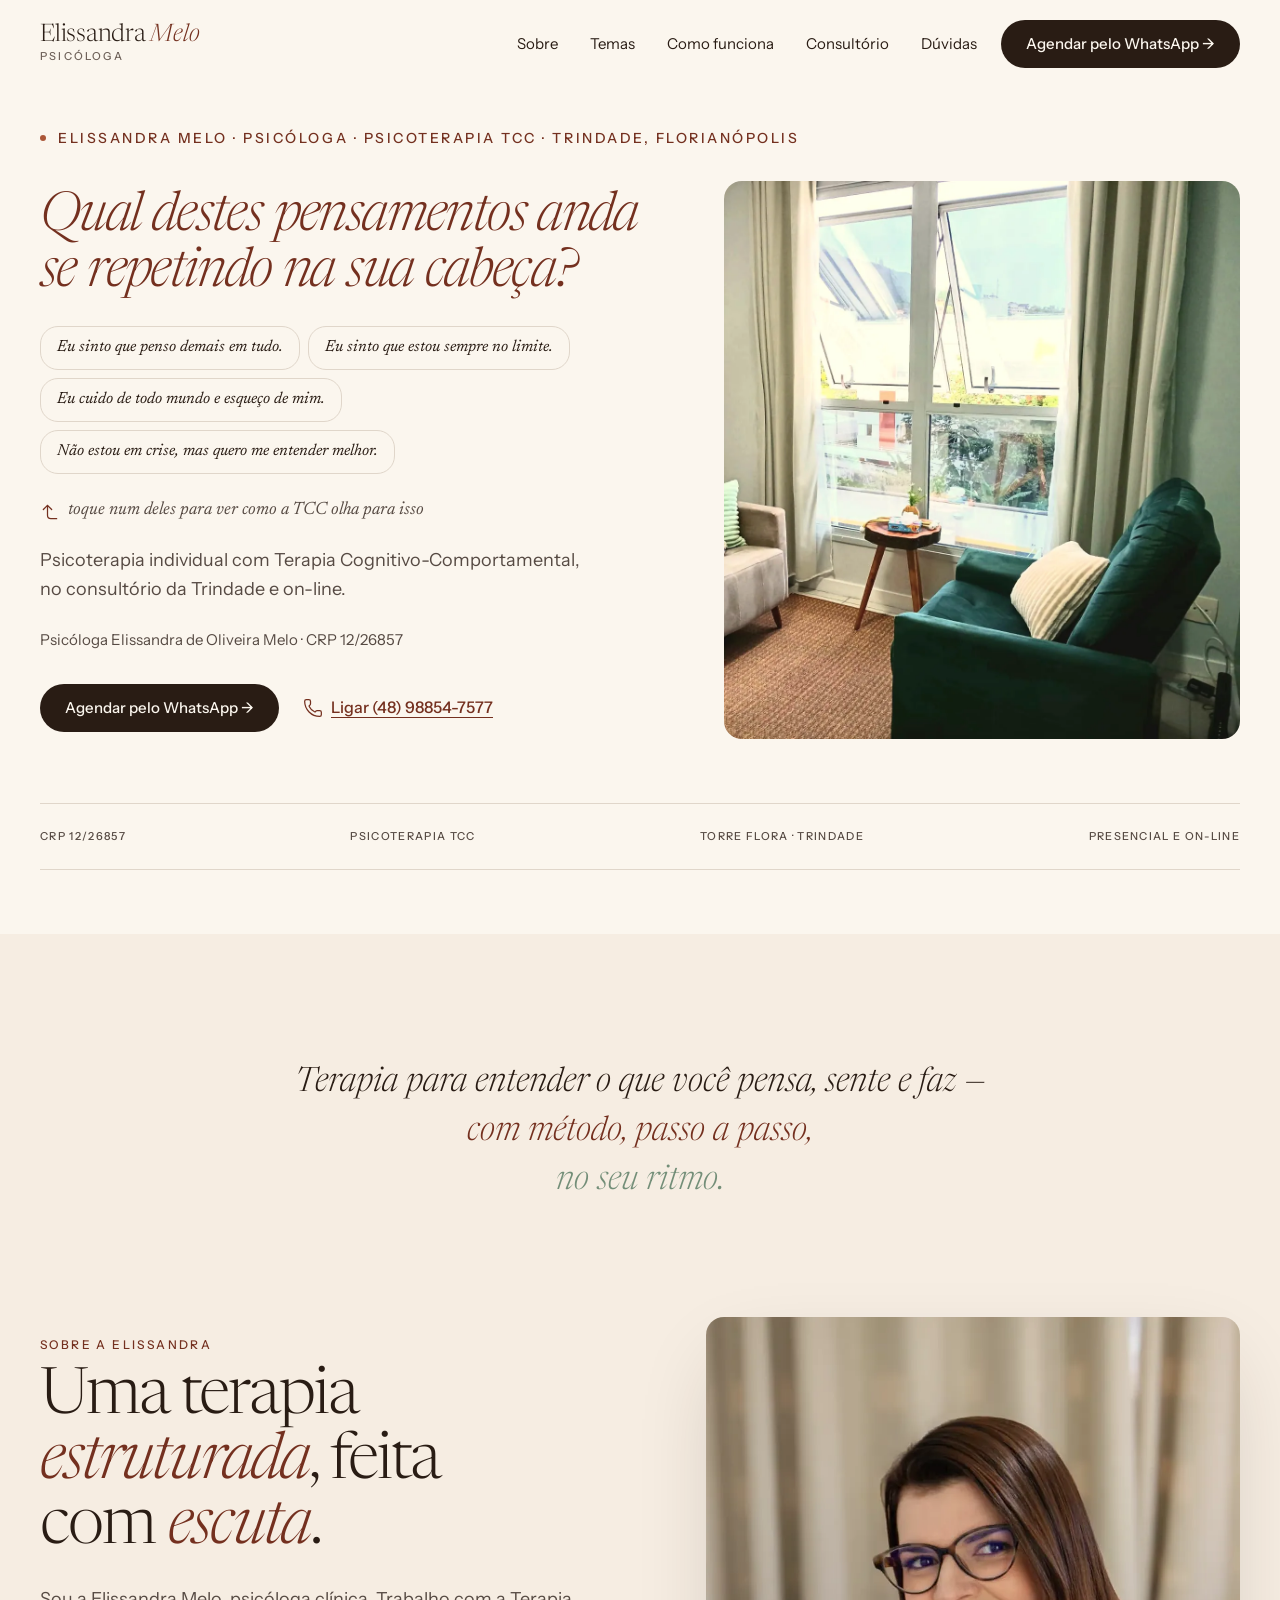
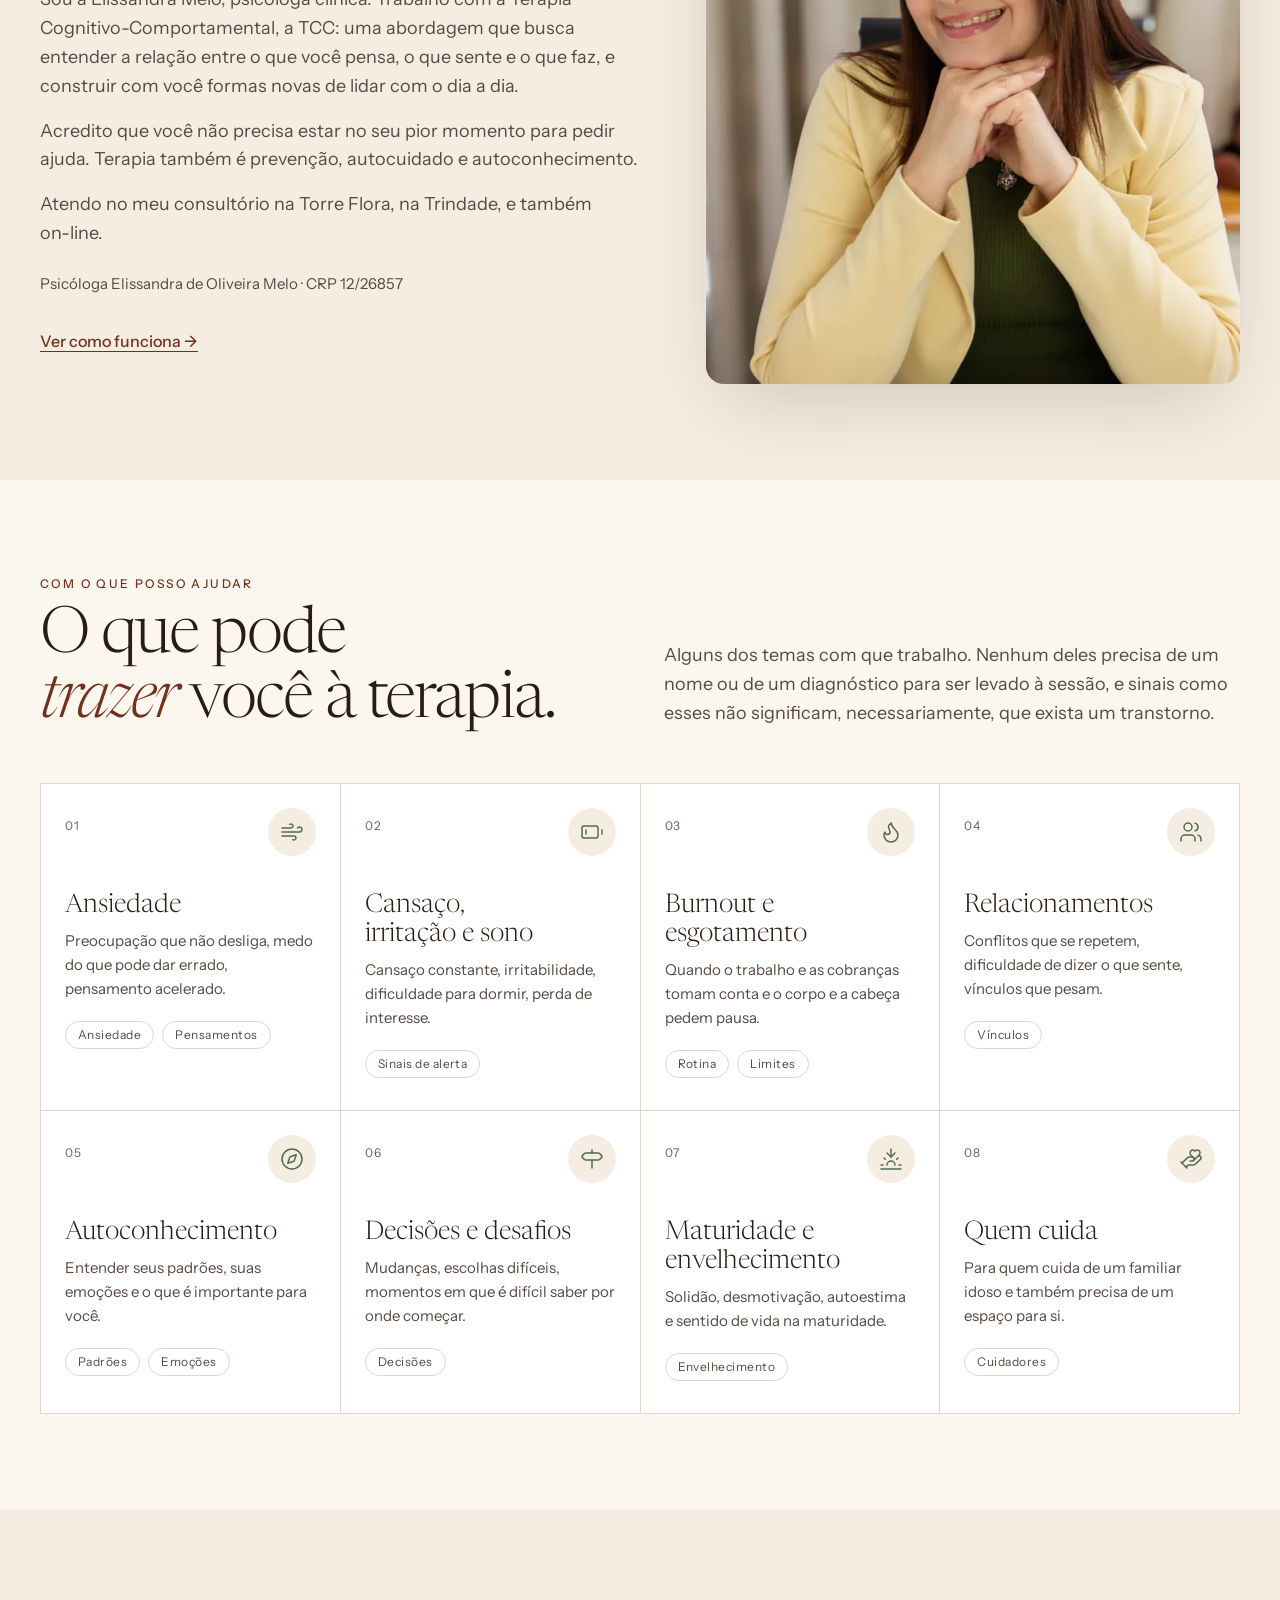
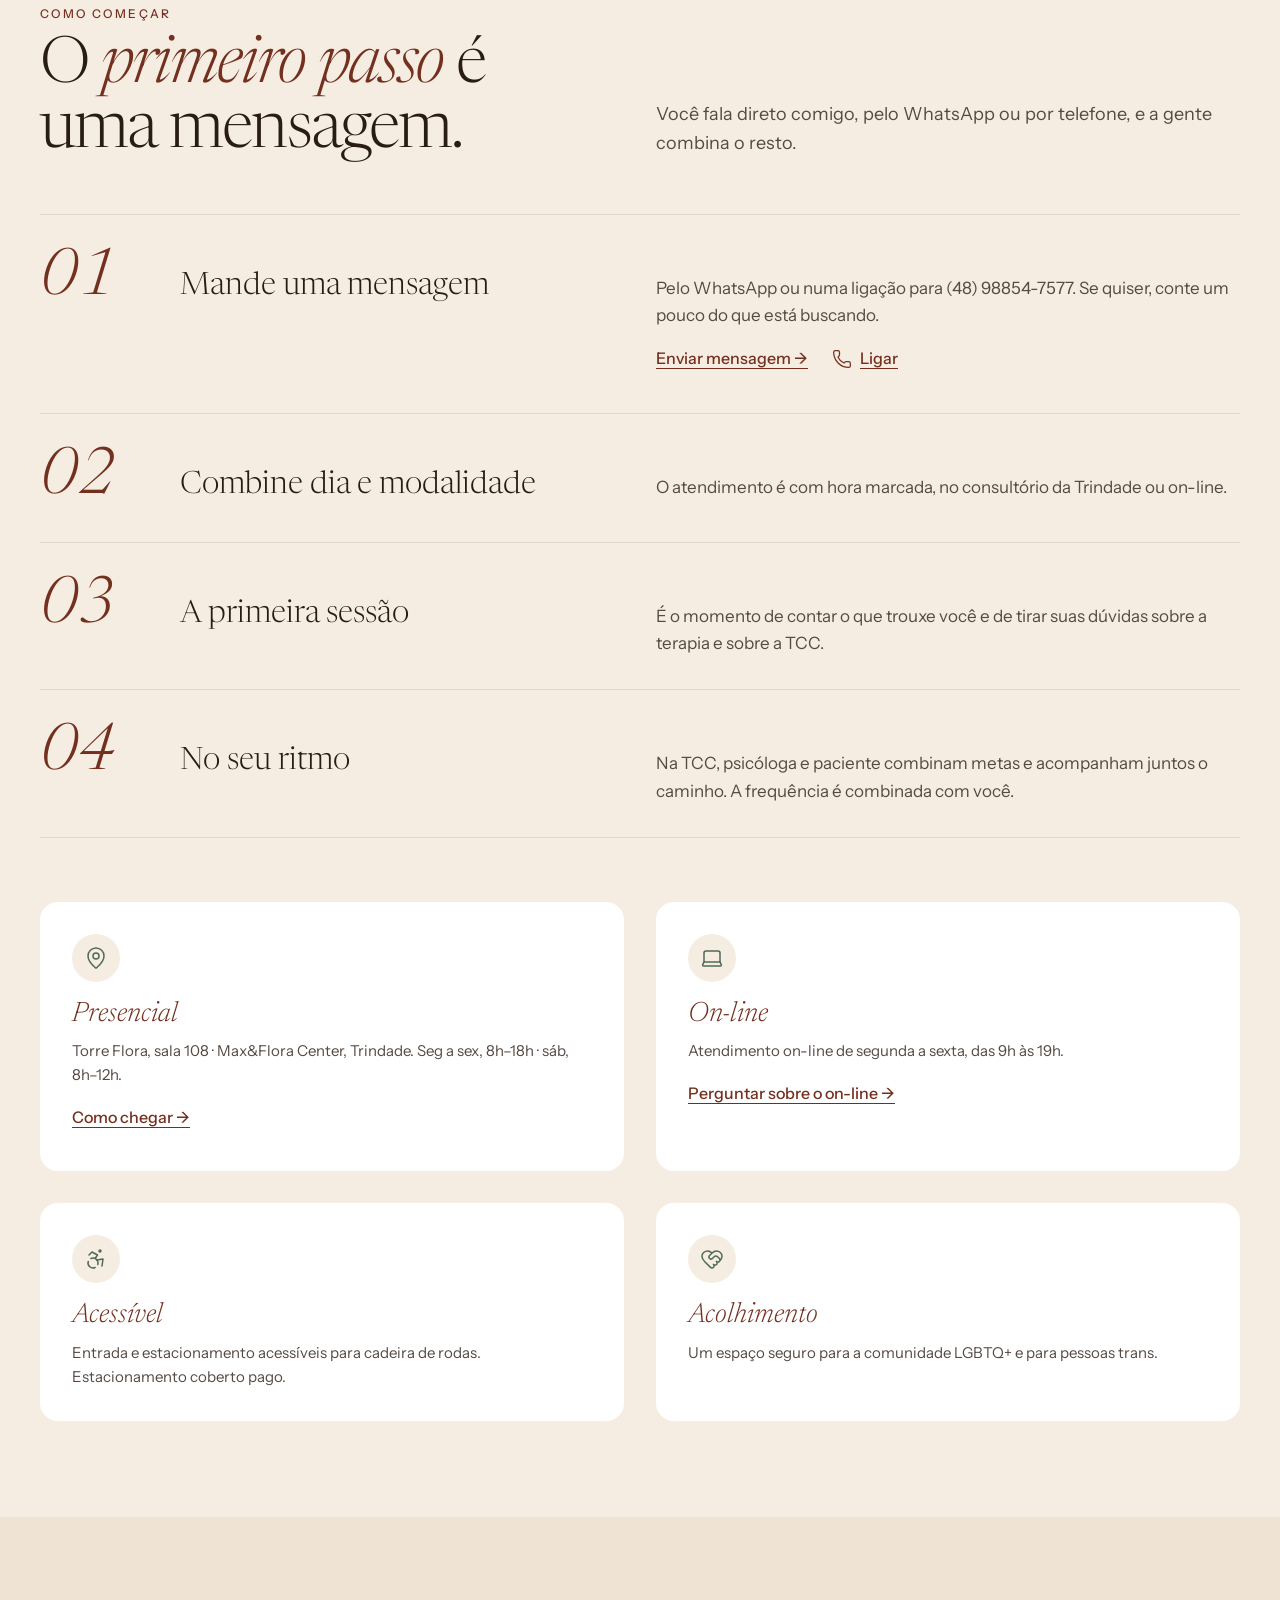
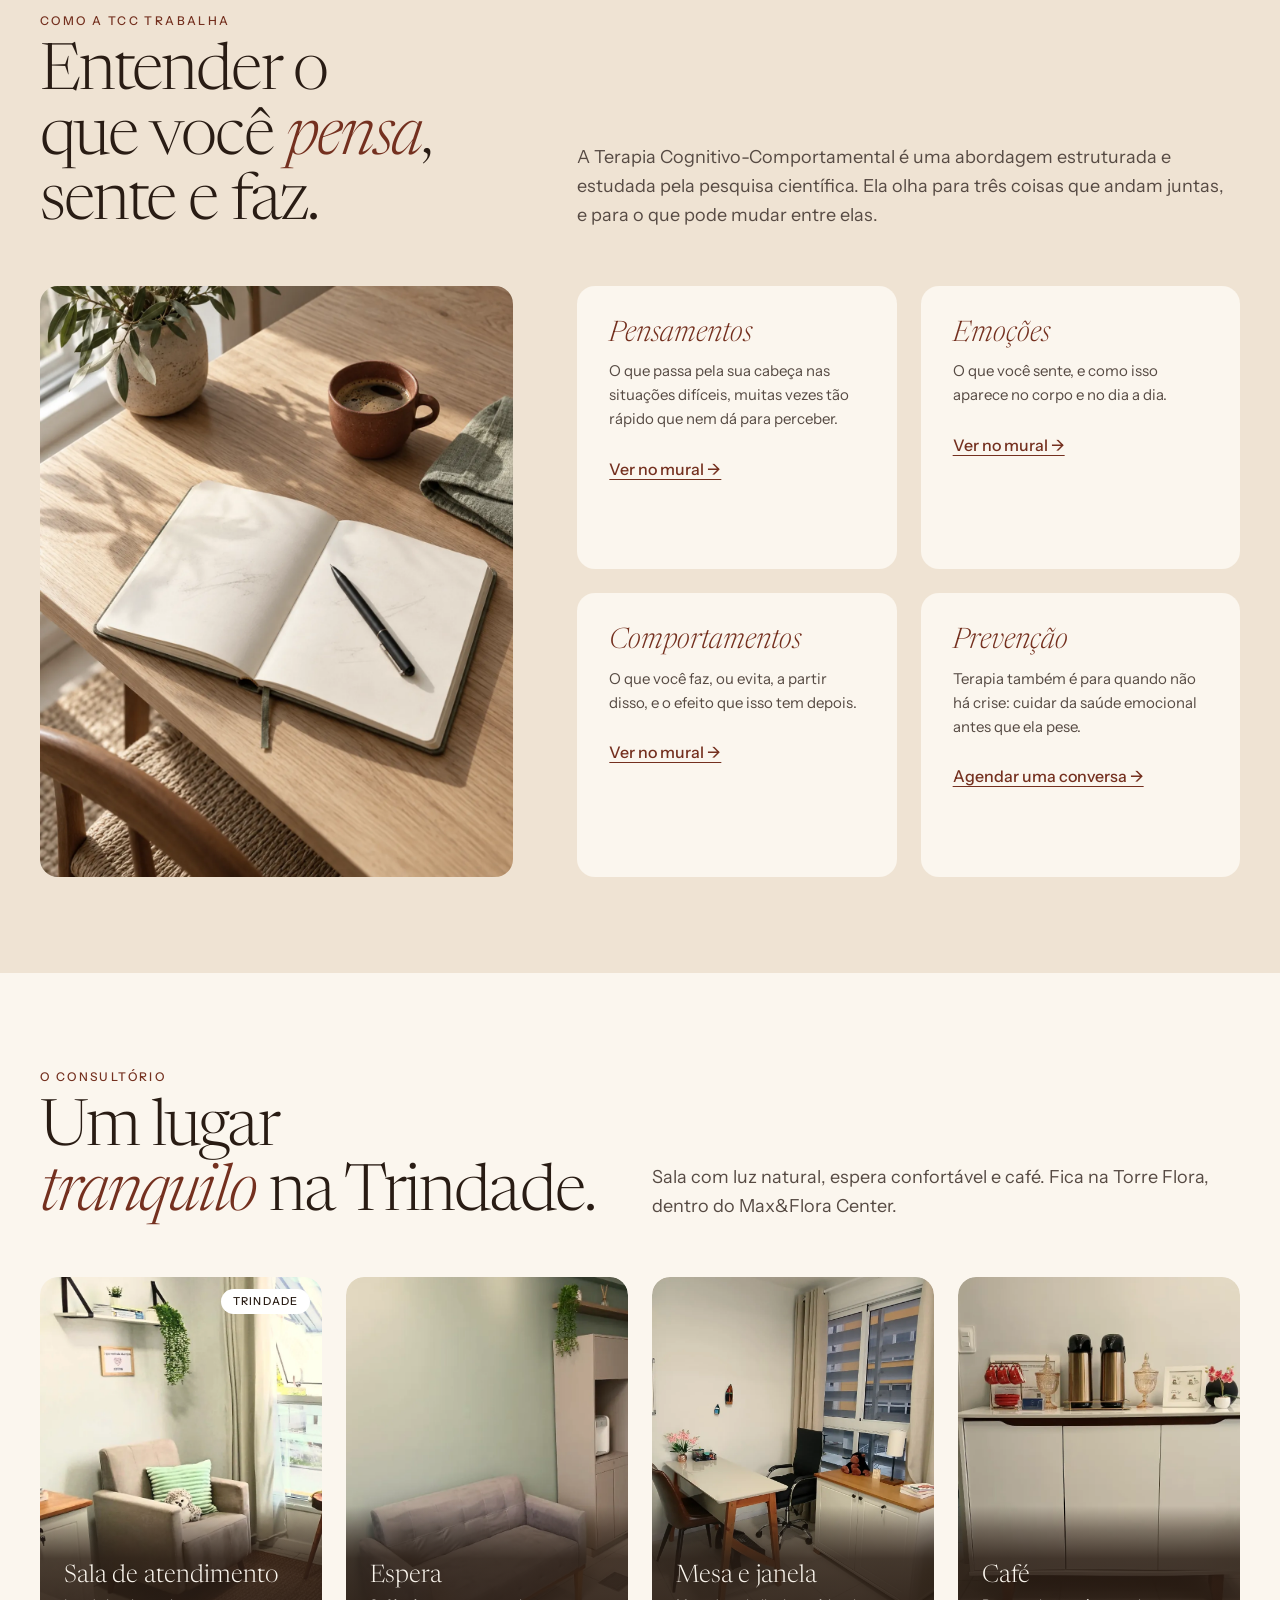
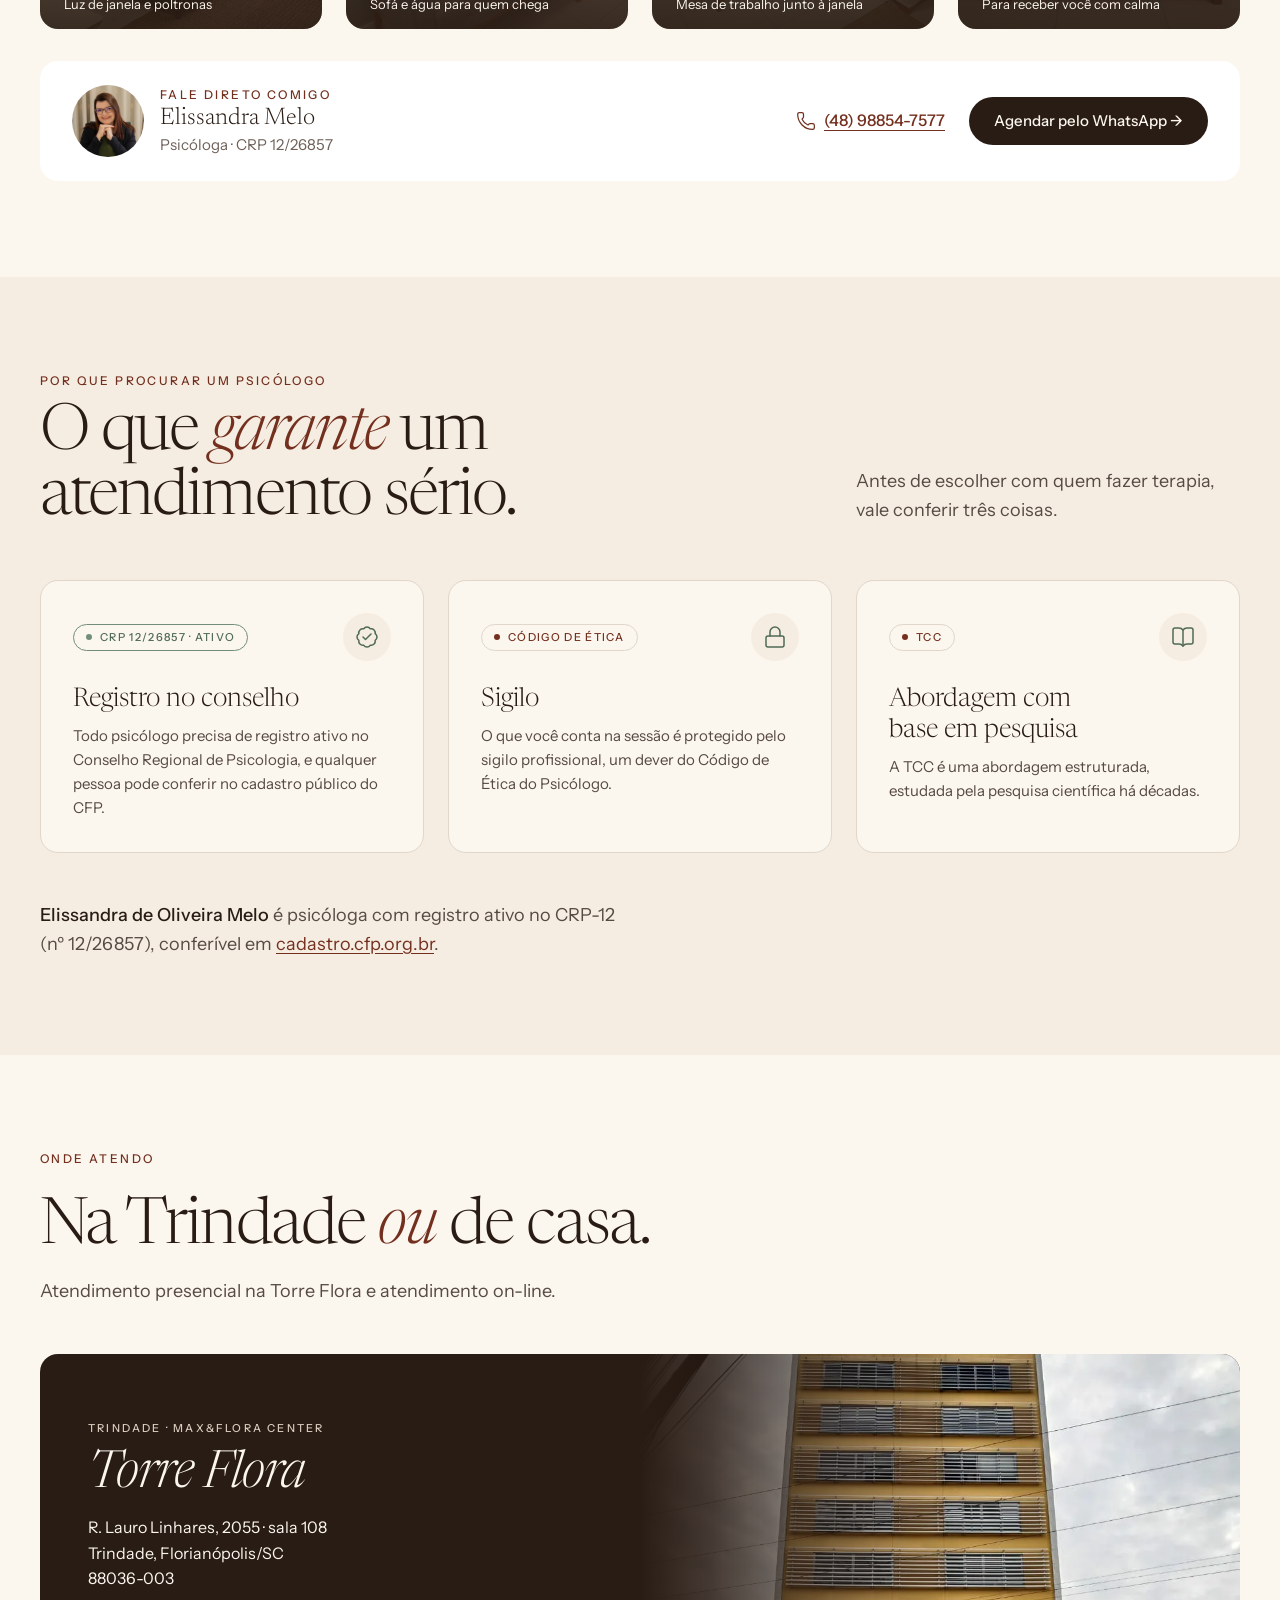
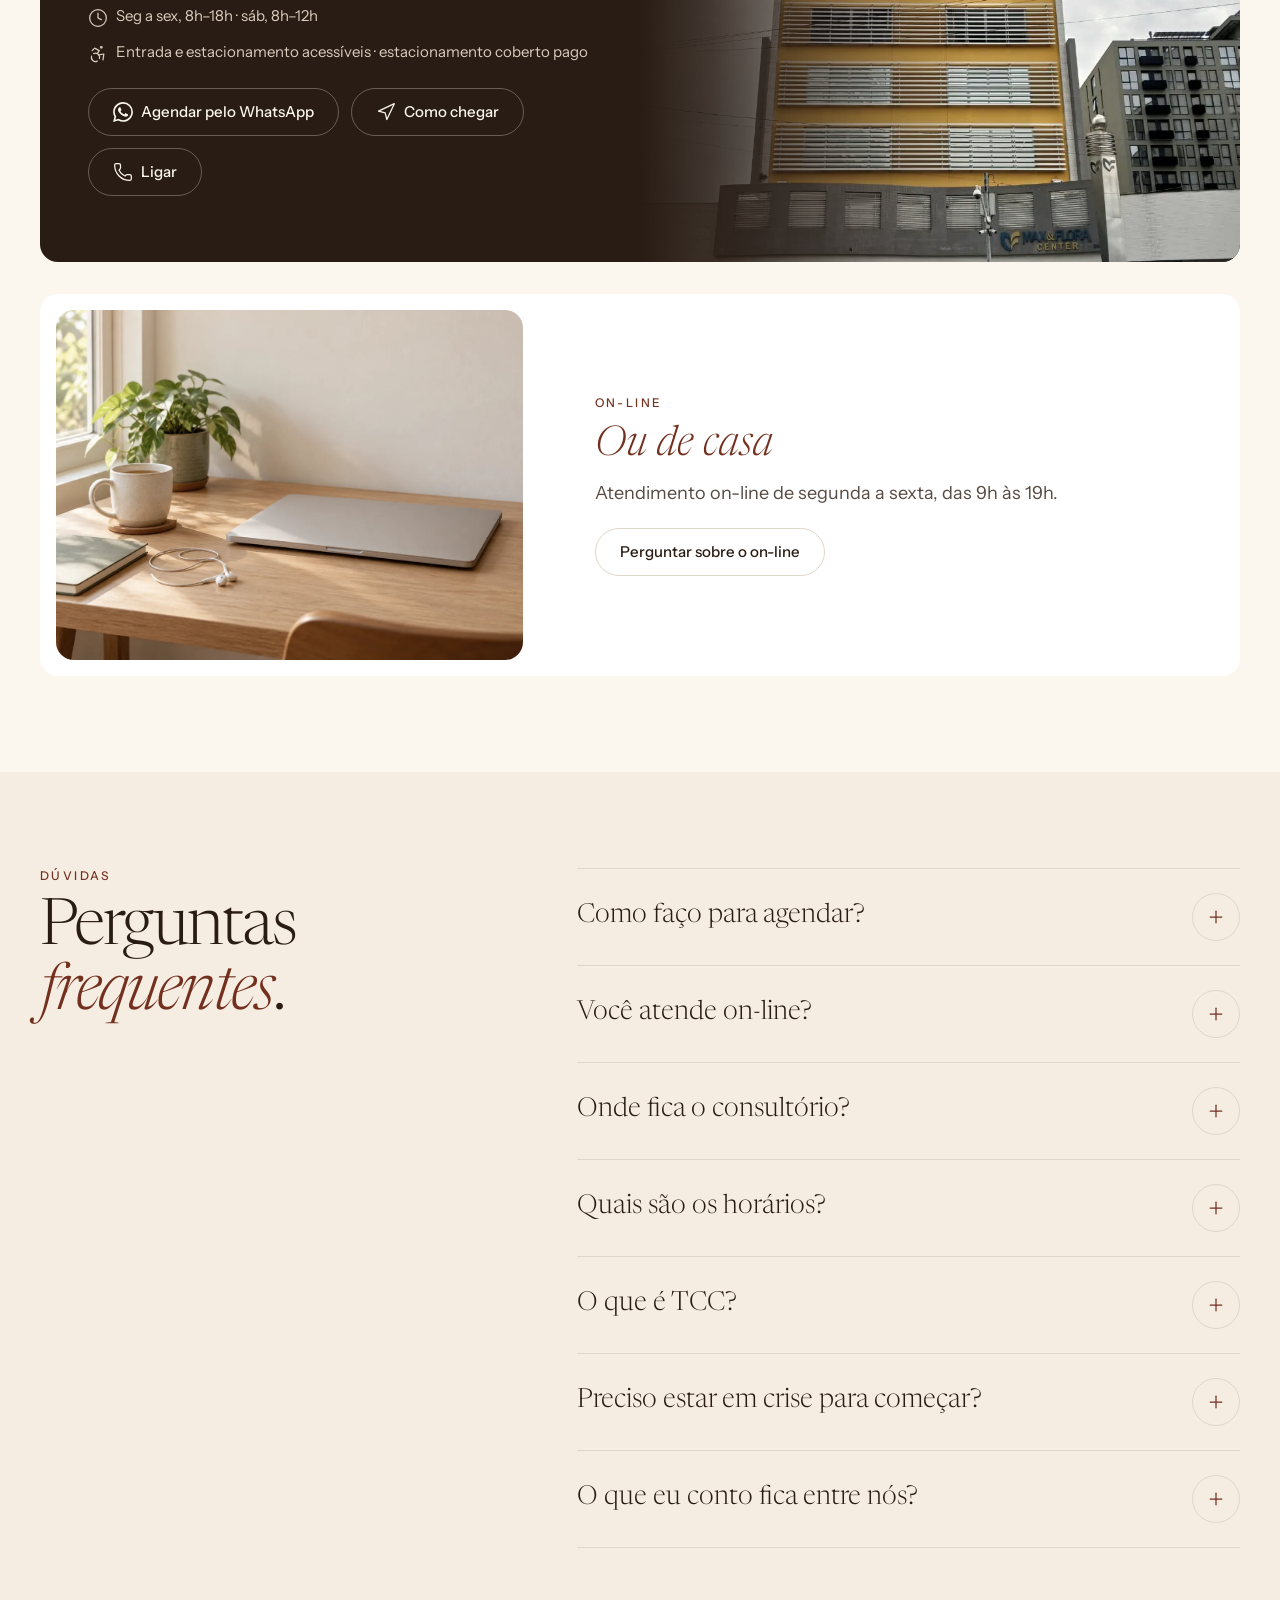
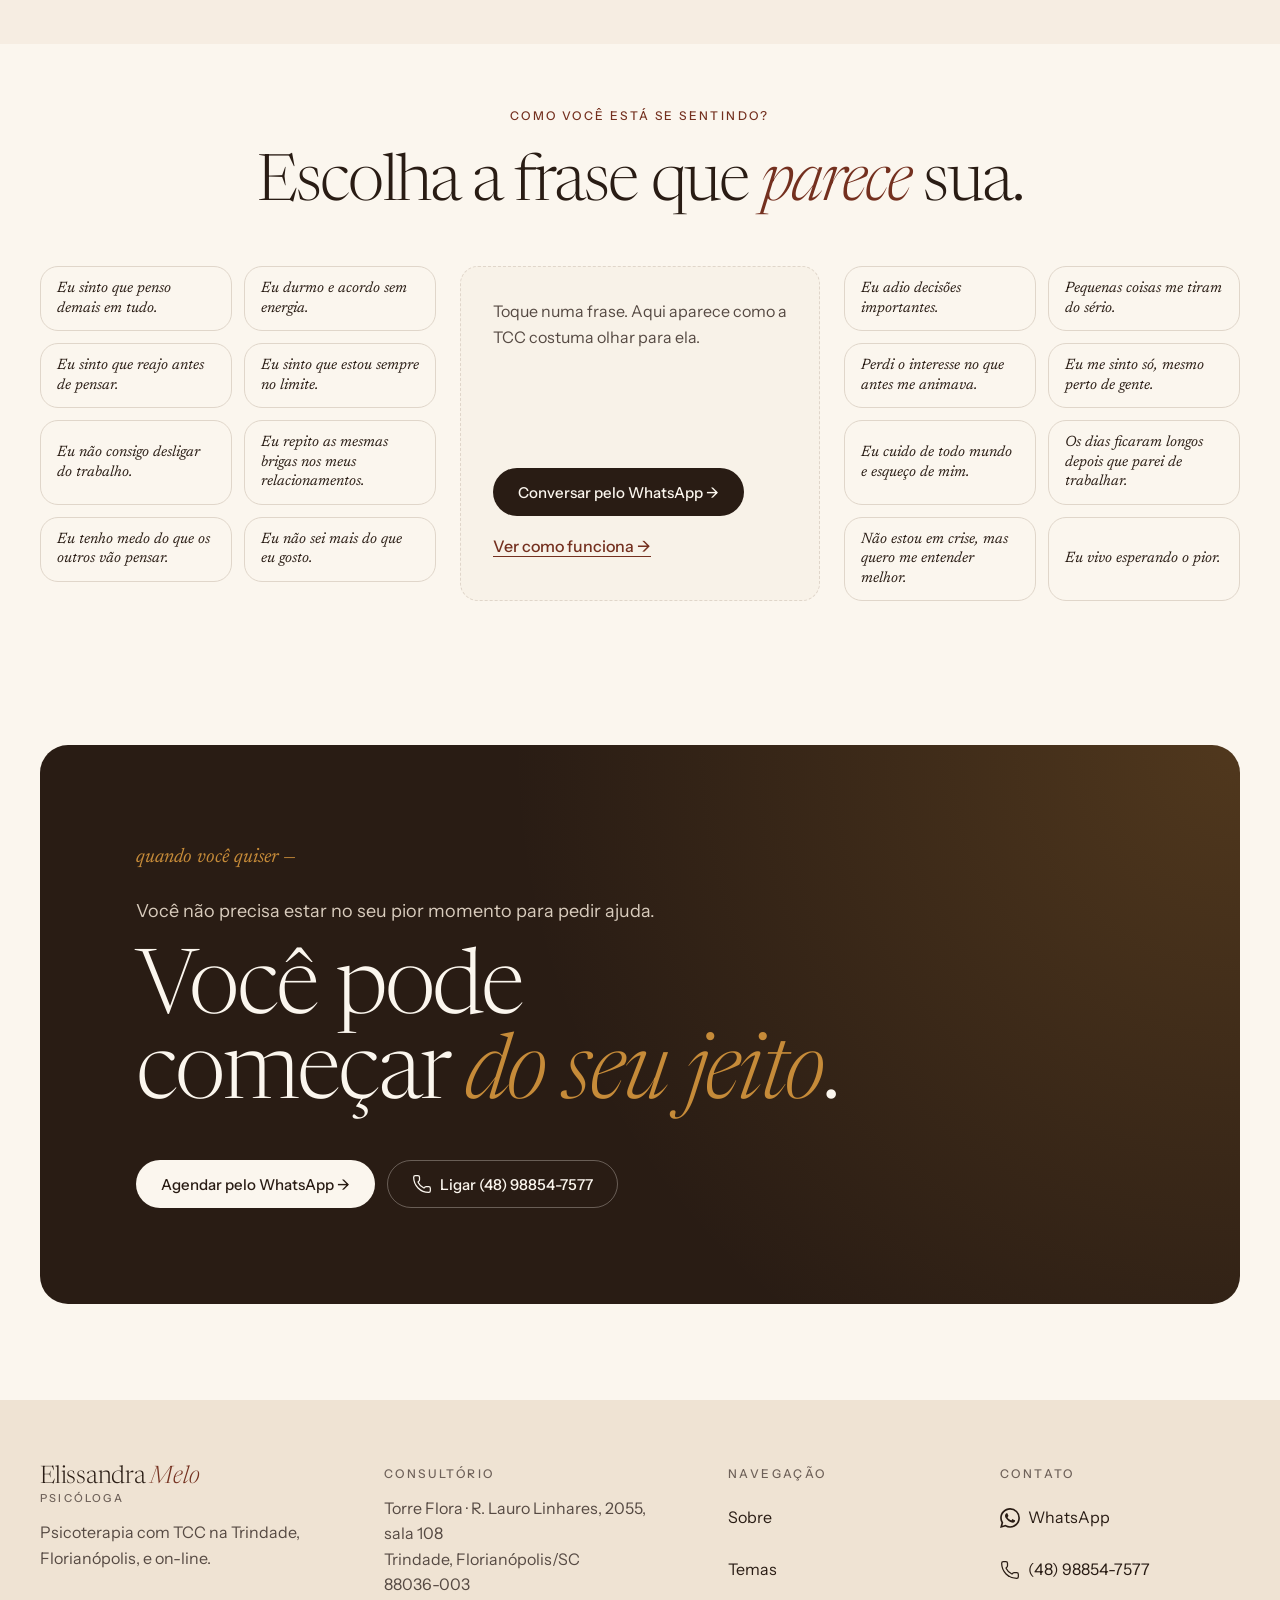
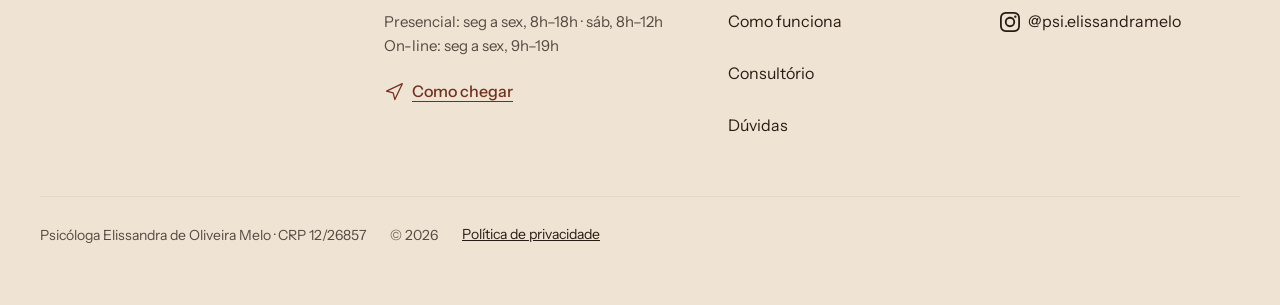
==== index.html @ 4b19aa2b "Revisão via Claude Desktop 2026-10-13 11:14" ====
<!DOCTYPE html>
<html lang="pt-BR">
<head>
<meta charset="UTF-8">
<meta name="viewport" content="width=device-width, initial-scale=1">
<!-- PRÉ-VENDA: não remover até o Armin fechar a venda -->
<meta name="robots" content="noindex, nofollow">
<title>Psicóloga em Florianópolis (Trindade) | Elissandra de Oliveira Melo · CRP 12/26857</title>
<meta name="description" content="Psicoterapia com TCC na Trindade, em Florianópolis, e on-line. Psicóloga Elissandra Melo, CRP 12/26857. Agende pelo WhatsApp ou telefone.">
<meta property="og:title" content="Psicóloga em Florianópolis (Trindade) | Elissandra de Oliveira Melo · CRP 12/26857">
<meta property="og:description" content="Psicoterapia com TCC na Trindade, em Florianópolis, e on-line. Psicóloga Elissandra Melo, CRP 12/26857. Agende pelo WhatsApp ou telefone.">
<meta property="og:type" content="website">
<meta property="og:locale" content="pt_BR">
<meta property="og:image" content="assets/img/og-elissandra.jpg">
<meta name="theme-color" content="#FBF6EE">
<link rel="icon" href="data:image/svg+xml,%3Csvg xmlns='http://www.w3.org/2000/svg' viewBox='0 0 64 64'%3E%3Crect width='64' height='64' rx='14' fill='%23FBF6EE'/%3E%3Ctext x='32' y='42' text-anchor='middle' font-family='Georgia,serif' font-size='27' font-style='italic' fill='%2374301F'%3EEM%3C/text%3E%3C/svg%3E">
<link rel="preconnect" href="https://fonts.googleapis.com">
<link rel="preconnect" href="https://fonts.gstatic.com" crossorigin>
<link href="https://fonts.googleapis.com/css2?family=Newsreader:ital,opsz,wght@0,72,300;1,72,300;1,72,400&family=Instrument+Sans:wght@400;500&display=swap" rel="stylesheet">
<link rel="stylesheet" href="assets/css/base.css">
<link rel="stylesheet" href="assets/css/style.css">

<link rel="preload" as="image" href="assets/img/heroi-sala-celular.webp" type="image/webp" media="(max-width: 899px)">
<link rel="preload" as="image" href="assets/img/heroi-sala.webp" type="image/webp" media="(min-width: 900px)">
<script type="application/ld+json">
{
  "@context": "https://schema.org",
  "@graph": [
    {
      "@type": "Person",
      "@id": "#elissandra",
      "name": "Elissandra de Oliveira Melo",
      "alternateName": "Elissandra Melo",
      "jobTitle": "Psicóloga",
      "identifier": "CRP 12/26857",
      "knowsAbout": "Terapia Cognitivo-Comportamental",
      "sameAs": ["https://www.instagram.com/psi.elissandramelo/"]
    },
    {
      "@type": "ProfessionalService",
      "@id": "#consultorio",
      "name": "Elissandra Melo · Psicóloga",
      "telephone": "+55 48 98854-7577",
      "image": "assets/img/og-elissandra.jpg",
      "address": {
        "@type": "PostalAddress",
        "streetAddress": "R. Lauro Linhares, 2055, sala 108 - Torre Flora, Max&Flora Center",
        "addressLocality": "Florianópolis",
        "addressRegion": "SC",
        "postalCode": "88036-003",
        "addressCountry": "BR"
      },
      "geo": { "@type": "GeoCoordinates", "latitude": -27.5962378, "longitude": -48.5202077 },
      "openingHoursSpecification": [
        { "@type": "OpeningHoursSpecification", "dayOfWeek": ["Monday", "Tuesday", "Wednesday", "Thursday", "Friday"], "opens": "08:00", "closes": "18:00" },
        { "@type": "OpeningHoursSpecification", "dayOfWeek": "Saturday", "opens": "08:00", "closes": "12:00" }
      ],
      "employee": { "@id": "#elissandra" }
    }
  ]
}
</script>
</head>
<body>
<a class="pular-conteudo" href="#conteudo">Pular para o conteúdo</a>

<header class="cabecalho" data-header>
  <div class="container cabecalho__barra">
    <a class="marca" href="#inicio" aria-label="Elissandra Melo, psicóloga: início">
      <span class="marca__nome">Elissandra <em>Melo</em></span>
      <span class="marca__rotulo">Psicóloga</span>
    </a>
    <nav class="cabecalho__nav" aria-label="Principal">
      <ul role="list">
        <li><a href="#sobre">Sobre</a></li>
        <li><a href="#temas">Temas</a></li>
        <li><a href="#como-funciona">Como funciona</a></li>
        <li><a href="#consultorio">Consultório</a></li>
        <li><a href="#duvidas">Dúvidas</a></li>
      </ul>
    </nav>
    <a class="botao botao--principal cabecalho__cta" href="https://wa.me/5548988547577?text=Ol%C3%A1%2C%20Elissandra%21%20Vi%20seu%20site%20e%20gostaria%20de%20agendar%20uma%20sess%C3%A3o." target="_blank" rel="noopener"><span>Agendar<span class="cabecalho__cta-extra"> pelo WhatsApp</span> →</span></a>
    <button class="cabecalho__menu" type="button" data-abrir-menu aria-expanded="false" aria-controls="menu-celular" aria-label="Abrir menu"><svg aria-hidden="true" focusable="false" class="icone icone--menu" xmlns="http://www.w3.org/2000/svg" width="24" height="24" viewBox="0 0 24 24" fill="none" stroke="currentColor" stroke-width="1.5" stroke-linecap="round" stroke-linejoin="round" ><path d="M4 5h16" /><path d="M4 12h16" /><path d="M4 19h16" /></svg></button>
  </div>
</header>

<nav class="menu-celular" id="menu-celular" aria-hidden="true" aria-label="Menu">
  <div class="container menu-celular__topo">
    <span class="marca__nome" aria-hidden="true">Elissandra <em>Melo</em></span>
    <button class="menu-celular__fechar" type="button" data-fechar-menu aria-label="Fechar menu"><svg aria-hidden="true" focusable="false" class="icone icone--x" xmlns="http://www.w3.org/2000/svg" width="24" height="24" viewBox="0 0 24 24" fill="none" stroke="currentColor" stroke-width="1.5" stroke-linecap="round" stroke-linejoin="round" ><path d="M18 6 6 18" /><path d="m6 6 12 12" /></svg></button>
  </div>
  <div class="container menu-celular__corpo">
    <ul role="list" class="menu-celular__lista">
      <li><a href="#sobre">Sobre</a></li>
      <li><a href="#temas">Temas</a></li>
      <li><a href="#como-funciona">Como funciona</a></li>
      <li><a href="#consultorio">Consultório</a></li>
      <li><a href="#duvidas">Dúvidas</a></li>
    </ul>
    <div class="menu-celular__pe">
      <a class="botao botao--principal" href="https://wa.me/5548988547577?text=Ol%C3%A1%2C%20Elissandra%21%20Vi%20seu%20site%20e%20gostaria%20de%20agendar%20uma%20sess%C3%A3o." target="_blank" rel="noopener"><span>Agendar pelo WhatsApp →</span></a>
      <a class="link" href="tel:+5548988547577"><svg aria-hidden="true" focusable="false" class="icone icone--linha icone--phone" xmlns="http://www.w3.org/2000/svg" width="20" height="20" viewBox="0 0 24 24" fill="none" stroke="currentColor" stroke-width="1.5" stroke-linecap="round" stroke-linejoin="round" ><path d="M13.832 16.568a1 1 0 0 0 1.213-.303l.355-.465A2 2 0 0 1 17 15h3a2 2 0 0 1 2 2v3a2 2 0 0 1-2 2A18 18 0 0 1 2 4a2 2 0 0 1 2-2h3a2 2 0 0 1 2 2v3a2 2 0 0 1-.8 1.6l-.468.351a1 1 0 0 0-.292 1.233 14 14 0 0 0 6.392 6.384" /></svg><span>Ligar (48) 98854-7577</span></a>
    </div>
  </div>
</nav>


<main id="conteudo">

  <!-- 1. Herói -->
  <section class="heroi" id="inicio" data-heroi>
    <div class="container">
      <h1 class="heroi__rotulo"><span class="ponto-pulso" aria-hidden="true"></span><span>Elissandra Melo&nbsp;· Psicóloga&nbsp;· Psicoterapia&nbsp;TCC&nbsp;· Trindade, Florianópolis</span></h1>
      <div class="heroi__grade">
        <div class="heroi__texto">
          <p class="heroi__titulo" id="titulo-heroi">Qual destes pensamentos anda se repetindo na sua cabeça?</p>
          <ul class="heroi__frases" role="list" aria-labelledby="titulo-heroi">
            <li><button class="heroi__opcao" type="button" data-frase-heroi="1" aria-describedby="anotacao-heroi">Eu sinto que penso demais em tudo.</button></li>
            <li><button class="heroi__opcao" type="button" data-frase-heroi="4" aria-describedby="anotacao-heroi">Eu sinto que estou sempre no limite.</button></li>
            <li><button class="heroi__opcao" type="button" data-frase-heroi="13" aria-describedby="anotacao-heroi">Eu cuido de todo mundo e esqueço de mim.</button></li>
            <li><button class="heroi__opcao" type="button" data-frase-heroi="15" aria-describedby="anotacao-heroi">Não estou em crise, mas quero me entender melhor.</button></li>
          </ul>
          <p class="anotacao"><svg aria-hidden="true" focusable="false" class="icone icone--linha icone--corner-left-up" xmlns="http://www.w3.org/2000/svg" width="20" height="20" viewBox="0 0 24 24" fill="none" stroke="currentColor" stroke-width="1.5" stroke-linecap="round" stroke-linejoin="round" ><path d="M14 9 9 4 4 9" /><path d="M20 20h-7a4 4 0 0 1-4-4V4" /></svg><span id="anotacao-heroi">toque num deles para ver como a TCC olha para isso</span></p>
          <p class="heroi__apoio">Psicoterapia individual com Terapia Cognitivo-Comportamental, no consultório da Trindade e <span class="nowrap">on-line</span>.</p>
          <p class="identificacao">Psicóloga Elissandra de Oliveira <span class="nowrap">Melo · CRP 12/26857</span></p>
          <div class="acoes">
            <a class="botao botao--principal" href="https://wa.me/5548988547577?text=Ol%C3%A1%2C%20Elissandra%21%20Vi%20seu%20site%20e%20gostaria%20de%20agendar%20uma%20sess%C3%A3o." target="_blank" rel="noopener"><span>Agendar pelo WhatsApp →</span></a>
            <a class="link" href="tel:+5548988547577"><svg aria-hidden="true" focusable="false" class="icone icone--linha icone--phone" xmlns="http://www.w3.org/2000/svg" width="20" height="20" viewBox="0 0 24 24" fill="none" stroke="currentColor" stroke-width="1.5" stroke-linecap="round" stroke-linejoin="round" ><path d="M13.832 16.568a1 1 0 0 0 1.213-.303l.355-.465A2 2 0 0 1 17 15h3a2 2 0 0 1 2 2v3a2 2 0 0 1-2 2A18 18 0 0 1 2 4a2 2 0 0 1 2-2h3a2 2 0 0 1 2 2v3a2 2 0 0 1-.8 1.6l-.468.351a1 1 0 0 0-.292 1.233 14 14 0 0 0 6.392 6.384" /></svg><span>Ligar (48) 98854-7577</span></a>
          </div>
        </div>
        <div class="heroi__midia midia">
          <picture>
            <source media="(max-width: 899px)" type="image/webp" srcset="assets/img/heroi-sala-celular.webp">
            <source media="(max-width: 899px)" srcset="assets/img/heroi-sala-celular.jpg">
            <source type="image/webp" srcset="assets/img/heroi-sala.webp">
            <img src="assets/img/heroi-sala.jpg" width="1110" height="1200" fetchpriority="high" alt="Sala de atendimento do consultório da Elissandra, com janela ampla, poltrona cinza e poltrona verde">
          </picture>
        </div>
      </div>
      <ul class="selos" role="list">
        <li>CRP 12/26857</li>
        <li>Psicoterapia TCC</li>
        <li>Torre Flora · Trindade</li>
        <li>Presencial e <span class="nowrap">on-line</span></li>
      </ul>
    </div>
  </section>

  <!-- 2. Faixa de frase (a frase grande da página) -->
  <section class="faixa-frase" aria-label="O método">
    <div class="container">
      <h2 class="faixa-frase__texto" data-linhas>
        <span class="linha linha--1">Terapia para entender o que você pensa, sente e faz —</span>
        <span class="linha linha--2">com método, passo a passo,</span>
        <span class="linha linha--3">no seu ritmo.</span>
      </h2>
    </div>
  </section>

  <!-- 3. Sobre -->
  <section class="secao sobre" id="sobre">
    <div class="container sobre__grade">
      <div class="sobre__texto">
        <div class="cabeca__titulo">
          <p class="rotulo">Sobre a Elissandra</p>
          <h2>Uma terapia <em>estruturada</em>, feita com <em>escuta</em>.</h2>
        </div>
        <div class="texto-corrido">
          <p>Sou a Elissandra Melo, psicóloga clínica. Trabalho com a Terapia Cognitivo-Comportamental, a TCC: uma abordagem que busca entender a relação entre o que você pensa, o que sente e o que faz, e construir com você formas novas de lidar com o dia a dia.</p>
          <p>Acredito que você não precisa estar no seu pior momento para pedir ajuda. Terapia também é prevenção, autocuidado e autoconhecimento.</p>
          <p>Atendo no meu consultório na Torre Flora, na Trindade, e também <span class="nowrap">on-line</span>.</p>
        </div>
        <p class="identificacao">Psicóloga Elissandra de Oliveira <span class="nowrap">Melo · CRP 12/26857</span></p>
        <a class="link" href="#como-funciona"><span>Ver como funciona →</span></a>
      </div>
      <div class="sobre__midia midia">
        <picture>
          <source type="image/webp" srcset="assets/img/sobre-elissandra.webp">
          <img src="assets/img/sobre-elissandra.jpg" width="801" height="1001" loading="lazy" alt="Elissandra Melo, de casaco amarelo, sorrindo com as mãos apoiadas no queixo">
        </picture>
      </div>
    </div>
  </section>

  <!-- 4. Temas -->
  <section class="secao temas" id="temas">
    <div class="container">
      <div class="cabeca cabeca--temas">
        <div class="cabeca__titulo">
          <p class="rotulo">Com o que posso ajudar</p>
          <h2>O que pode <em>trazer</em> você à terapia.</h2>
        </div>
        <p class="cabeca__apoio">Alguns dos temas com que trabalho. Nenhum deles precisa de um nome ou de um diagnóstico para ser levado à sessão, e sinais como esses não significam, necessariamente, que exista um transtorno.</p>
      </div>
      <ol class="grade-fios" role="list">
        <li class="celula">
          <span class="celula__num">01</span><span class="icone-circulo"><svg aria-hidden="true" focusable="false" class="icone icone--wind" xmlns="http://www.w3.org/2000/svg" width="24" height="24" viewBox="0 0 24 24" fill="none" stroke="currentColor" stroke-width="1.5" stroke-linecap="round" stroke-linejoin="round" ><path d="M12.8 19.6A2 2 0 1 0 14 16H2" /><path d="M17.5 8a2.5 2.5 0 1 1 2 4H2" /><path d="M9.8 4.4A2 2 0 1 1 11 8H2" /></svg></span>
          <h3>Ansiedade</h3>
          <p>Preocupação que não desliga, medo do que pode dar errado, pensamento acelerado.</p>
          <p class="chips"><span class="chip">Ansiedade</span><span class="chip">Pensamentos</span></p>
        </li>
        <li class="celula">
          <span class="celula__num">02</span><span class="icone-circulo"><svg aria-hidden="true" focusable="false" class="icone icone--battery-low" xmlns="http://www.w3.org/2000/svg" width="24" height="24" viewBox="0 0 24 24" fill="none" stroke="currentColor" stroke-width="1.5" stroke-linecap="round" stroke-linejoin="round" ><path d="M22 14v-4" /><path d="M6 14v-4" /><rect x="2" y="6" width="16" height="12" rx="2" /></svg></span>
          <h3>Cansaço, irritação e sono</h3>
          <p>Cansaço constante, irritabilidade, dificuldade para dormir, perda de interesse.</p>
          <p class="chips"><span class="chip">Sinais de alerta</span></p>
        </li>
        <li class="celula">
          <span class="celula__num">03</span><span class="icone-circulo"><svg aria-hidden="true" focusable="false" class="icone icone--flame" xmlns="http://www.w3.org/2000/svg" width="24" height="24" viewBox="0 0 24 24" fill="none" stroke="currentColor" stroke-width="1.5" stroke-linecap="round" stroke-linejoin="round" ><path d="M12 3q1 4 4 6.5t3 5.5a1 1 0 0 1-14 0 5 5 0 0 1 1-3 1 1 0 0 0 5 0c0-2-1.5-3-1.5-5q0-2 2.5-4" /></svg></span>
          <h3>Burnout e esgotamento</h3>
          <p>Quando o trabalho e as cobranças tomam conta e o corpo e a cabeça pedem pausa.</p>
          <p class="chips"><span class="chip">Rotina</span><span class="chip">Limites</span></p>
        </li>
        <li class="celula">
          <span class="celula__num">04</span><span class="icone-circulo"><svg aria-hidden="true" focusable="false" class="icone icone--users" xmlns="http://www.w3.org/2000/svg" width="24" height="24" viewBox="0 0 24 24" fill="none" stroke="currentColor" stroke-width="1.5" stroke-linecap="round" stroke-linejoin="round" ><path d="M16 21v-2a4 4 0 0 0-4-4H6a4 4 0 0 0-4 4v2" /><path d="M16 3.128a4 4 0 0 1 0 7.744" /><path d="M22 21v-2a4 4 0 0 0-3-3.87" /><circle cx="9" cy="7" r="4" /></svg></span>
          <h3>Relacionamentos</h3>
          <p>Conflitos que se repetem, dificuldade de dizer o que sente, vínculos que pesam.</p>
          <p class="chips"><span class="chip">Vínculos</span></p>
        </li>
        <li class="celula">
          <span class="celula__num">05</span><span class="icone-circulo"><svg aria-hidden="true" focusable="false" class="icone icone--compass" xmlns="http://www.w3.org/2000/svg" width="24" height="24" viewBox="0 0 24 24" fill="none" stroke="currentColor" stroke-width="1.5" stroke-linecap="round" stroke-linejoin="round" ><circle cx="12" cy="12" r="10" /><path d="m16.24 7.76-1.804 5.411a2 2 0 0 1-1.265 1.265L7.76 16.24l1.804-5.411a2 2 0 0 1 1.265-1.265z" /></svg></span>
          <h3>Autoconhecimento</h3>
          <p>Entender seus padrões, suas emoções e o que é importante para você.</p>
          <p class="chips"><span class="chip">Padrões</span><span class="chip">Emoções</span></p>
        </li>
        <li class="celula">
          <span class="celula__num">06</span><span class="icone-circulo"><svg aria-hidden="true" focusable="false" class="icone icone--signpost" xmlns="http://www.w3.org/2000/svg" width="24" height="24" viewBox="0 0 24 24" fill="none" stroke="currentColor" stroke-width="1.5" stroke-linecap="round" stroke-linejoin="round" ><path d="M12 13v8" /><path d="M12 3v3" /><path d="M2.354 10.354a1.207 1.207 0 0 1 0-1.708l2.06-2.06A2 2 0 0 1 5.828 6h12.344a2 2 0 0 1 1.414.586l2.06 2.06a1.207 1.207 0 0 1 0 1.708l-2.06 2.06a2 2 0 0 1-1.414.586H5.828a2 2 0 0 1-1.414-.586z" /></svg></span>
          <h3>Decisões e desafios</h3>
          <p>Mudanças, escolhas difíceis, momentos em que é difícil saber por onde começar.</p>
          <p class="chips"><span class="chip">Decisões</span></p>
        </li>
        <li class="celula">
          <span class="celula__num">07</span><span class="icone-circulo"><svg aria-hidden="true" focusable="false" class="icone icone--sunset" xmlns="http://www.w3.org/2000/svg" width="24" height="24" viewBox="0 0 24 24" fill="none" stroke="currentColor" stroke-width="1.5" stroke-linecap="round" stroke-linejoin="round" ><path d="M12 10V2" /><path d="m4.93 10.93 1.41 1.41" /><path d="M2 18h2" /><path d="M20 18h2" /><path d="m19.07 10.93-1.41 1.41" /><path d="M22 22H2" /><path d="m16 6-4 4-4-4" /><path d="M16 18a4 4 0 0 0-8 0" /></svg></span>
          <h3>Maturidade e envelhecimento</h3>
          <p>Solidão, desmotivação, autoestima e sentido de vida na maturidade.</p>
          <p class="chips"><span class="chip">Envelhecimento</span></p>
        </li>
        <li class="celula">
          <span class="celula__num">08</span><span class="icone-circulo"><svg aria-hidden="true" focusable="false" class="icone icone--hand-heart" xmlns="http://www.w3.org/2000/svg" width="24" height="24" viewBox="0 0 24 24" fill="none" stroke="currentColor" stroke-width="1.5" stroke-linecap="round" stroke-linejoin="round" ><path d="M11 14h2a2 2 0 0 0 0-4h-3c-.6 0-1.1.2-1.4.6L3 16" /><path d="m14.45 13.39 5.05-4.694C20.196 8 21 6.85 21 5.75a2.75 2.75 0 0 0-4.797-1.837.276.276 0 0 1-.406 0A2.75 2.75 0 0 0 11 5.75c0 1.2.802 2.248 1.5 2.946L16 11.95" /><path d="m2 15 6 6" /><path d="m7 20 1.6-1.4c.3-.4.8-.6 1.4-.6h4c1.1 0 2.1-.4 2.8-1.2l4.6-4.4a1 1 0 0 0-2.75-2.91" /></svg></span>
          <h3>Quem cuida</h3>
          <p>Para quem cuida de um familiar idoso e também precisa de um espaço para si.</p>
          <p class="chips"><span class="chip">Cuidadores</span></p>
        </li>
      </ol>
    </div>
  </section>

  <!-- 5. Como começar -->
  <section class="secao passos" id="como-funciona">
    <div class="container">
      <div class="cabeca cabeca--dupla">
        <div class="cabeca__titulo">
          <p class="rotulo">Como começar</p>
          <h2>O <em>primeiro passo</em> é uma mensagem.</h2>
        </div>
        <p class="cabeca__apoio">Você fala direto comigo, pelo WhatsApp ou por telefone, e a gente combina o resto.</p>
      </div>
      <ol class="passos__lista" role="list">
        <li class="passo">
          <div class="passo__cabeca"><span class="passo__num" aria-hidden="true">01</span><h3>Mande uma mensagem</h3></div>
          <div class="passo__texto">
            <p>Pelo WhatsApp ou numa ligação para (48) 98854-7577. Se quiser, conte um pouco do que está buscando.</p>
            <p class="links-linha"><a class="link" href="https://wa.me/5548988547577?text=Ol%C3%A1%2C%20Elissandra%21%20Gostaria%20de%20tirar%20uma%20d%C3%BAvida%20antes%20de%20agendar." target="_blank" rel="noopener"><span>Enviar mensagem →</span></a><a class="link" href="tel:+5548988547577"><svg aria-hidden="true" focusable="false" class="icone icone--linha icone--phone" xmlns="http://www.w3.org/2000/svg" width="20" height="20" viewBox="0 0 24 24" fill="none" stroke="currentColor" stroke-width="1.5" stroke-linecap="round" stroke-linejoin="round" ><path d="M13.832 16.568a1 1 0 0 0 1.213-.303l.355-.465A2 2 0 0 1 17 15h3a2 2 0 0 1 2 2v3a2 2 0 0 1-2 2A18 18 0 0 1 2 4a2 2 0 0 1 2-2h3a2 2 0 0 1 2 2v3a2 2 0 0 1-.8 1.6l-.468.351a1 1 0 0 0-.292 1.233 14 14 0 0 0 6.392 6.384" /></svg><span>Ligar</span></a></p>
          </div>
        </li>
        <li class="passo">
          <div class="passo__cabeca"><span class="passo__num" aria-hidden="true">02</span><h3>Combine dia e modalidade</h3></div>
          <div class="passo__texto"><p>O atendimento é com hora marcada, no consultório da Trindade ou <span class="nowrap">on-line</span>.</p></div>
        </li>
        <li class="passo">
          <div class="passo__cabeca"><span class="passo__num" aria-hidden="true">03</span><h3>A primeira sessão</h3></div>
          <div class="passo__texto"><p>É o momento de contar o que trouxe você e de tirar suas dúvidas sobre a terapia e sobre a TCC.</p></div>
        </li>
        <li class="passo">
          <div class="passo__cabeca"><span class="passo__num" aria-hidden="true">04</span><h3>No seu ritmo</h3></div>
          <div class="passo__texto"><p>Na TCC, psicóloga e paciente combinam metas e acompanham juntos o caminho. A frequência é combinada com você.</p></div>
        </li>
      </ol>
      <ul class="cartoes-2x2" role="list">
        <li class="cartao">
          <span class="icone-circulo"><svg aria-hidden="true" focusable="false" class="icone icone--map-pin" xmlns="http://www.w3.org/2000/svg" width="24" height="24" viewBox="0 0 24 24" fill="none" stroke="currentColor" stroke-width="1.5" stroke-linecap="round" stroke-linejoin="round" ><path d="M20 10c0 4.993-5.539 10.193-7.399 11.799a1 1 0 0 1-1.202 0C9.539 20.193 4 14.993 4 10a8 8 0 0 1 16 0" /><circle cx="12" cy="10" r="3" /></svg></span>
          <p class="cartao__rotulo">Presencial</p>
          <p>Torre Flora, sala 108 · Max&amp;Flora Center, Trindade. Seg a sex, <span class="nowrap">8h–18h</span>&nbsp;· sáb, <span class="nowrap">8h–12h</span>.</p>
          <a class="link" href="https://www.google.com/maps/place/Elissandra+Melo+%7C+Psic%C3%B3loga+em+Florian%C3%B3polis+%7C+Psicoterapia+TCC/data=!4m7!3m6!1s0x952739e53cc61d37:0xc2a40a0360703825!8m2!3d-27.5962378!4d-48.5202077!16s%2Fg%2F11y57290hz!19sChIJNx3GPOU5J5URJThwYAMKpMI" target="_blank" rel="noopener"><span>Como chegar →</span></a>
        </li>
        <li class="cartao">
          <span class="icone-circulo"><svg aria-hidden="true" focusable="false" class="icone icone--laptop" xmlns="http://www.w3.org/2000/svg" width="24" height="24" viewBox="0 0 24 24" fill="none" stroke="currentColor" stroke-width="1.5" stroke-linecap="round" stroke-linejoin="round" ><path d="M18 5a2 2 0 0 1 2 2v8.526a2 2 0 0 0 .212.897l1.068 2.127a1 1 0 0 1-.9 1.45H3.62a1 1 0 0 1-.9-1.45l1.068-2.127A2 2 0 0 0 4 15.526V7a2 2 0 0 1 2-2z" /><path d="M20.054 15.987H3.946" /></svg></span>
          <p class="cartao__rotulo"><span class="nowrap">On-line</span></p>
          <p>Atendimento <span class="nowrap">on-line</span> de segunda a sexta, das 9h às 19h.</p>
          <a class="link" href="https://wa.me/5548988547577?text=Ol%C3%A1%2C%20Elissandra%21%20Vi%20seu%20site%20e%20gostaria%20de%20saber%20sobre%20o%20atendimento%20on-line." target="_blank" rel="noopener"><span>Perguntar sobre o <span class="nowrap">on-line</span> →</span></a>
        </li>
        <li class="cartao">
          <span class="icone-circulo"><svg aria-hidden="true" focusable="false" class="icone icone--accessibility" xmlns="http://www.w3.org/2000/svg" width="24" height="24" viewBox="0 0 24 24" fill="none" stroke="currentColor" stroke-width="1.5" stroke-linecap="round" stroke-linejoin="round" ><circle cx="16" cy="4" r="1" /><path d="m18 19 1-7-6 1" /><path d="m5 8 3-3 5.5 3-2.36 3.5" /><path d="M4.24 14.5a5 5 0 0 0 6.88 6" /><path d="M13.76 17.5a5 5 0 0 0-6.88-6" /></svg></span>
          <p class="cartao__rotulo">Acessível</p>
          <p>Entrada e estacionamento acessíveis para cadeira de rodas. Estacionamento coberto pago.</p>
        </li>
        <li class="cartao">
          <span class="icone-circulo"><svg aria-hidden="true" focusable="false" class="icone icone--heart-handshake" xmlns="http://www.w3.org/2000/svg" width="24" height="24" viewBox="0 0 24 24" fill="none" stroke="currentColor" stroke-width="1.5" stroke-linecap="round" stroke-linejoin="round" ><path d="M19.414 14.414C21 12.828 22 11.5 22 9.5a5.5 5.5 0 0 0-9.591-3.676.6.6 0 0 1-.818.001A5.5 5.5 0 0 0 2 9.5c0 2.3 1.5 4 3 5.5l5.535 5.362a2 2 0 0 0 2.879.052 2.12 2.12 0 0 0-.004-3 2.124 2.124 0 1 0 3-3 2.124 2.124 0 0 0 3.004 0 2 2 0 0 0 0-2.828l-1.881-1.882a2.41 2.41 0 0 0-3.409 0l-1.71 1.71a2 2 0 0 1-2.828 0 2 2 0 0 1 0-2.828l2.823-2.762" /></svg></span>
          <p class="cartao__rotulo">Acolhimento</p>
          <p>Um espaço seguro para a comunidade LGBTQ+ e para pessoas trans.</p>
        </li>
      </ul>
    </div>
  </section>

  <!-- 6. Abordagem -->
  <section class="secao abordagem" id="abordagem">
    <div class="container">
      <div class="cabeca cabeca--abordagem">
        <div class="cabeca__titulo">
          <p class="rotulo">Como a TCC trabalha</p>
          <h2>Entender o que você <em>pensa</em>, sente e faz.</h2>
        </div>
        <p class="cabeca__apoio">A Terapia Cognitivo-Comportamental é uma abordagem estruturada e estudada pela pesquisa científica. Ela olha para três coisas que andam juntas, e para o que pode mudar entre elas.</p>
      </div>
      <div class="abordagem__grade">
        <div class="abordagem__midia midia">
          <picture>
            <source type="image/webp" srcset="assets/img/abordagem-caderno.webp">
            <img src="assets/img/abordagem-caderno.jpg" width="1200" height="1500" loading="lazy" alt="Caderno aberto com caneta sobre uma mesa clara, em luz quente de janela">
          </picture>
        </div>
        <ul class="abordagem__cartoes" role="list">
          <li class="cartao-abordagem">
            <h3><em>Pensamentos</em></h3>
            <p>O que passa pela sua cabeça nas situações difíceis, muitas vezes tão rápido que nem dá para perceber.</p>
            <a class="link" href="#sinto"><span>Ver no mural →</span></a>
          </li>
          <li class="cartao-abordagem">
            <h3><em>Emoções</em></h3>
            <p>O que você sente, e como isso aparece no corpo e no dia a dia.</p>
            <a class="link" href="#sinto"><span>Ver no mural →</span></a>
          </li>
          <li class="cartao-abordagem">
            <h3><em>Comportamentos</em></h3>
            <p>O que você faz, ou evita, a partir disso, e o efeito que isso tem depois.</p>
            <a class="link" href="#sinto"><span>Ver no mural →</span></a>
          </li>
          <li class="cartao-abordagem">
            <h3><em>Prevenção</em></h3>
            <p>Terapia também é para quando não há crise: cuidar da saúde emocional antes que ela pese.</p>
            <a class="link" href="https://wa.me/5548988547577?text=Ol%C3%A1%2C%20Elissandra%21%20Vi%20seu%20site%20e%20gostaria%20de%20agendar%20uma%20sess%C3%A3o." target="_blank" rel="noopener"><span>Agendar uma conversa →</span></a>
          </li>
        </ul>
      </div>
    </div>
  </section>

  <!-- 7. Consultório -->
  <section class="secao consultorio" id="consultorio">
    <div class="container">
      <div class="cabeca cabeca--dupla">
        <div class="cabeca__titulo">
          <p class="rotulo">O consultório</p>
          <h2>Um lugar <em>tranquilo</em> na Trindade.</h2>
        </div>
        <p class="cabeca__apoio">Sala com luz natural, espera confortável e café. Fica na Torre Flora, dentro do Max&amp;Flora Center.</p>
      </div>
      <ul class="fotos" role="list">
        <li class="foto-card">
          <div class="foto-card__midia midia">
            <picture>
              <source type="image/webp" srcset="assets/img/consultorio-sala.webp">
              <img src="assets/img/consultorio-sala.jpg" width="760" height="950" loading="lazy" alt="Canto da sala de atendimento com prateleira, planta e poltrona cinza com almofada">
            </picture>
          </div>
          <span class="foto-card__selo">Trindade</span>
          <div class="foto-card__legenda"><h3>Sala de atendimento</h3><p>Luz de janela e poltronas</p></div>
        </li>
        <li class="foto-card">
          <div class="foto-card__midia midia">
            <picture>
              <source type="image/webp" srcset="assets/img/consultorio-espera.webp">
              <img src="assets/img/consultorio-espera.jpg" width="760" height="950" loading="lazy" alt="Espera do consultório com sofá cinza e parede verde-sálvia">
            </picture>
          </div>
          <div class="foto-card__legenda"><h3>Espera</h3><p>Sofá e água para quem chega</p></div>
        </li>
        <li class="foto-card">
          <div class="foto-card__midia midia">
            <picture>
              <source type="image/webp" srcset="assets/img/consultorio-mesa.webp">
              <img src="assets/img/consultorio-mesa.jpg" width="960" height="1200" loading="lazy" alt="Mesa de trabalho com cadeiras junto à janela do consultório">
            </picture>
          </div>
          <div class="foto-card__legenda"><h3>Mesa e janela</h3><p>Mesa de trabalho junto à janela</p></div>
        </li>
        <li class="foto-card">
          <div class="foto-card__midia midia">
            <picture>
              <source type="image/webp" srcset="assets/img/consultorio-cafe.webp">
              <img src="assets/img/consultorio-cafe.jpg" width="760" height="950" loading="lazy" alt="Aparador com garrafas de café, xícaras e flores na espera">
            </picture>
          </div>
          <div class="foto-card__legenda"><h3>Café</h3><p>Para receber você com calma</p></div>
        </li>
      </ul>
      <div class="contato-card">
        <div class="contato-card__pessoa">
          <div class="contato-card__avatar midia">
            <picture>
              <source type="image/webp" srcset="assets/img/avatar-elissandra.webp">
              <img src="assets/img/avatar-elissandra.jpg" width="400" height="400" loading="lazy" alt="Elissandra Melo no consultório">
            </picture>
          </div>
          <div>
            <p class="contato-card__titulo">Fale direto comigo</p>
            <p class="contato-card__nome">Elissandra Melo</p>
            <p class="contato-card__crp">Psicóloga&nbsp;· <span class="nowrap">CRP 12/26857</span></p>
          </div>
        </div>
        <div class="contato-card__acoes">
          <a class="link" href="tel:+5548988547577"><svg aria-hidden="true" focusable="false" class="icone icone--linha icone--phone" xmlns="http://www.w3.org/2000/svg" width="20" height="20" viewBox="0 0 24 24" fill="none" stroke="currentColor" stroke-width="1.5" stroke-linecap="round" stroke-linejoin="round" ><path d="M13.832 16.568a1 1 0 0 0 1.213-.303l.355-.465A2 2 0 0 1 17 15h3a2 2 0 0 1 2 2v3a2 2 0 0 1-2 2A18 18 0 0 1 2 4a2 2 0 0 1 2-2h3a2 2 0 0 1 2 2v3a2 2 0 0 1-.8 1.6l-.468.351a1 1 0 0 0-.292 1.233 14 14 0 0 0 6.392 6.384" /></svg><span>(48) 98854-7577</span></a>
          <a class="botao botao--principal" href="https://wa.me/5548988547577?text=Ol%C3%A1%2C%20Elissandra%21%20Vi%20seu%20site%20e%20gostaria%20de%20agendar%20uma%20sess%C3%A3o." target="_blank" rel="noopener"><span>Agendar pelo WhatsApp →</span></a>
        </div>
      </div>
    </div>
  </section>

  <!-- 8. Confiança -->
  <section class="secao confianca" id="confianca">
    <div class="container">
      <div class="cabeca cabeca--tripla">
        <div class="cabeca__titulo">
          <p class="rotulo">Por que procurar um psicólogo</p>
          <h2>O que <em>garante</em> um atendimento sério.</h2>
        </div>
        <p class="cabeca__apoio">Antes de escolher com quem fazer terapia, vale conferir três coisas.</p>
      </div>
      <ul class="trio" role="list">
        <li class="trio__cartao">
          <div class="trio__topo"><span class="selo selo--ativo"><span class="selo__ponto" aria-hidden="true"></span>CRP 12/26857 · Ativo</span><span class="icone-circulo"><svg aria-hidden="true" focusable="false" class="icone icone--badge-check" xmlns="http://www.w3.org/2000/svg" width="24" height="24" viewBox="0 0 24 24" fill="none" stroke="currentColor" stroke-width="1.5" stroke-linecap="round" stroke-linejoin="round" ><path d="M3.85 8.62a4 4 0 0 1 4.78-4.77 4 4 0 0 1 6.74 0 4 4 0 0 1 4.78 4.78 4 4 0 0 1 0 6.74 4 4 0 0 1-4.77 4.78 4 4 0 0 1-6.75 0 4 4 0 0 1-4.78-4.77 4 4 0 0 1 0-6.76Z" /><path d="m16 9-5.5 5.5L8 12" /></svg></span></div>
          <h3>Registro no conselho</h3>
          <p>Todo psicólogo precisa de registro ativo no Conselho Regional de Psicologia, e qualquer pessoa pode conferir no cadastro público do CFP.</p>
        </li>
        <li class="trio__cartao">
          <div class="trio__topo"><span class="selo"><span class="selo__ponto" aria-hidden="true"></span>Código de Ética</span><span class="icone-circulo"><svg aria-hidden="true" focusable="false" class="icone icone--lock" xmlns="http://www.w3.org/2000/svg" width="24" height="24" viewBox="0 0 24 24" fill="none" stroke="currentColor" stroke-width="1.5" stroke-linecap="round" stroke-linejoin="round" ><rect width="18" height="11" x="3" y="11" rx="2" ry="2" /><path d="M7 11V7a5 5 0 0 1 10 0v4" /></svg></span></div>
          <h3>Sigilo</h3>
          <p>O que você conta na sessão é protegido pelo sigilo profissional, um dever do Código de Ética do Psicólogo.</p>
        </li>
        <li class="trio__cartao">
          <div class="trio__topo"><span class="selo"><span class="selo__ponto" aria-hidden="true"></span>TCC</span><span class="icone-circulo"><svg aria-hidden="true" focusable="false" class="icone icone--book-open" xmlns="http://www.w3.org/2000/svg" width="24" height="24" viewBox="0 0 24 24" fill="none" stroke="currentColor" stroke-width="1.5" stroke-linecap="round" stroke-linejoin="round" ><path d="M12 5v16" /><path d="M20.001 19A2 2 0 0022 17V5a2 2 0 00-1.999-2L16 3.002A5 5 0 0012 5a5 5 0 00-4-2H4a2 2 0 00-2 2v12a2 2 0 001.999 2H8a5 5 0 014 2 5 5 0 014-2z" /></svg></span></div>
          <h3>Abordagem com base em pesquisa</h3>
          <p>A TCC é uma abordagem estruturada, estudada pela pesquisa científica há décadas.</p>
        </li>
      </ul>
      <p class="confianca__fecho"><strong>Elissandra de Oliveira Melo</strong> é psicóloga com registro ativo no CRP-12 (<span class="nowrap">nº 12/26857</span>), conferível em <a href="https://cadastro.cfp.org.br/" target="_blank" rel="noopener">cadastro.cfp.org.br</a>.</p>
    </div>
  </section>

  <!-- 9. Onde atendo -->
  <section class="secao onde" id="onde">
    <div class="container">
      <div class="cabeca">
        <p class="rotulo">Onde atendo</p>
        <h2>Na Trindade <em>ou</em> de casa.</h2>
        <p class="cabeca__apoio">Atendimento presencial na Torre Flora e atendimento <span class="nowrap">on-line</span>.</p>
      </div>
      <div class="banner">
        <div class="banner__texto">
          <p class="banner__rotulo">Trindade · Max&amp;Flora Center</p>
          <p class="banner__nome"><em>Torre Flora</em></p>
          <address>R. Lauro Linhares, 2055&nbsp;· sala&nbsp;108<br>Trindade, Florianópolis/SC<br>88036-003</address>
          <p class="banner__info"><svg aria-hidden="true" focusable="false" class="icone icone--linha icone--clock" xmlns="http://www.w3.org/2000/svg" width="20" height="20" viewBox="0 0 24 24" fill="none" stroke="currentColor" stroke-width="1.5" stroke-linecap="round" stroke-linejoin="round" ><circle cx="12" cy="12" r="10" /><path d="M12 6v6l4 2" /></svg><span>Seg a sex, <span class="nowrap">8h–18h</span>&nbsp;· sáb, <span class="nowrap">8h–12h</span></span></p>
          <p class="banner__info"><svg aria-hidden="true" focusable="false" class="icone icone--linha icone--accessibility" xmlns="http://www.w3.org/2000/svg" width="20" height="20" viewBox="0 0 24 24" fill="none" stroke="currentColor" stroke-width="1.5" stroke-linecap="round" stroke-linejoin="round" ><circle cx="16" cy="4" r="1" /><path d="m18 19 1-7-6 1" /><path d="m5 8 3-3 5.5 3-2.36 3.5" /><path d="M4.24 14.5a5 5 0 0 0 6.88 6" /><path d="M13.76 17.5a5 5 0 0 0-6.88-6" /></svg><span>Entrada e estacionamento acessíveis · estacionamento coberto pago</span></p>
          <div class="banner__botoes">
            <a class="botao botao--contorno-claro" href="https://wa.me/5548988547577?text=Ol%C3%A1%2C%20Elissandra%21%20Vi%20seu%20site%20e%20gostaria%20de%20agendar%20uma%20sess%C3%A3o%20presencial%20na%20Trindade." target="_blank" rel="noopener"><svg class="icone icone--linha icone--marca" width="20" height="20" fill="currentColor" aria-hidden="true" focusable="false" role="img" viewBox="0 0 24 24" xmlns="http://www.w3.org/2000/svg"><path d="M17.472 14.382c-.297-.149-1.758-.867-2.03-.967-.273-.099-.471-.148-.67.15-.197.297-.767.966-.94 1.164-.173.199-.347.223-.644.075-.297-.15-1.255-.463-2.39-1.475-.883-.788-1.48-1.761-1.653-2.059-.173-.297-.018-.458.13-.606.134-.133.298-.347.446-.52.149-.174.198-.298.298-.497.099-.198.05-.371-.025-.52-.075-.149-.669-1.612-.916-2.207-.242-.579-.487-.5-.669-.51-.173-.008-.371-.01-.57-.01-.198 0-.52.074-.792.372-.272.297-1.04 1.016-1.04 2.479 0 1.462 1.065 2.875 1.213 3.074.149.198 2.096 3.2 5.077 4.487.709.306 1.262.489 1.694.625.712.227 1.36.195 1.871.118.571-.085 1.758-.719 2.006-1.413.248-.694.248-1.289.173-1.413-.074-.124-.272-.198-.57-.347m-5.421 7.403h-.004a9.87 9.87 0 01-5.031-1.378l-.361-.214-3.741.982.998-3.648-.235-.374a9.86 9.86 0 01-1.51-5.26c.001-5.45 4.436-9.884 9.888-9.884 2.64 0 5.122 1.03 6.988 2.898a9.825 9.825 0 012.893 6.994c-.003 5.45-4.437 9.884-9.885 9.884m8.413-18.297A11.815 11.815 0 0012.05 0C5.495 0 .16 5.335.157 11.892c0 2.096.547 4.142 1.588 5.945L.057 24l6.305-1.654a11.882 11.882 0 005.683 1.448h.005c6.554 0 11.89-5.335 11.893-11.893a11.821 11.821 0 00-3.48-8.413Z"/></svg><span>Agendar pelo WhatsApp</span></a>
            <a class="botao botao--contorno-claro" href="https://www.google.com/maps/place/Elissandra+Melo+%7C+Psic%C3%B3loga+em+Florian%C3%B3polis+%7C+Psicoterapia+TCC/data=!4m7!3m6!1s0x952739e53cc61d37:0xc2a40a0360703825!8m2!3d-27.5962378!4d-48.5202077!16s%2Fg%2F11y57290hz!19sChIJNx3GPOU5J5URJThwYAMKpMI" target="_blank" rel="noopener"><svg aria-hidden="true" focusable="false" class="icone icone--linha icone--navigation" xmlns="http://www.w3.org/2000/svg" width="20" height="20" viewBox="0 0 24 24" fill="none" stroke="currentColor" stroke-width="1.5" stroke-linecap="round" stroke-linejoin="round" ><polygon points="3 11 22 2 13 21 11 13 3 11" /></svg><span>Como chegar</span></a>
            <a class="botao botao--contorno-claro" href="tel:+5548988547577"><svg aria-hidden="true" focusable="false" class="icone icone--linha icone--phone" xmlns="http://www.w3.org/2000/svg" width="20" height="20" viewBox="0 0 24 24" fill="none" stroke="currentColor" stroke-width="1.5" stroke-linecap="round" stroke-linejoin="round" ><path d="M13.832 16.568a1 1 0 0 0 1.213-.303l.355-.465A2 2 0 0 1 17 15h3a2 2 0 0 1 2 2v3a2 2 0 0 1-2 2A18 18 0 0 1 2 4a2 2 0 0 1 2-2h3a2 2 0 0 1 2 2v3a2 2 0 0 1-.8 1.6l-.468.351a1 1 0 0 0-.292 1.233 14 14 0 0 0 6.392 6.384" /></svg><span>Ligar</span></a>
          </div>
        </div>
        <div class="banner__midia midia">
          <picture>
            <source type="image/webp" srcset="assets/img/onde-torre-flora.webp">
            <img src="assets/img/onde-torre-flora.jpg" width="920" height="780" loading="lazy" alt="Fachada amarela da Torre Flora, no Max&amp;Flora Center, na Trindade">
          </picture>
        </div>
      </div>
      <div class="online">
        <div class="online__midia midia">
          <picture>
            <source type="image/webp" srcset="assets/img/online-notebook.webp">
            <img src="assets/img/online-notebook.jpg" width="1200" height="900" loading="lazy" alt="Notebook aberto e caneca sobre uma mesa clara">
          </picture>
        </div>
        <div class="online__texto">
          <p class="rotulo"><span class="nowrap">On-line</span></p>
          <h3><em>Ou de casa</em></h3>
          <p>Atendimento <span class="nowrap">on-line</span> de segunda a sexta, das 9h às 19h.</p>
          <a class="botao botao--contorno" href="https://wa.me/5548988547577?text=Ol%C3%A1%2C%20Elissandra%21%20Vi%20seu%20site%20e%20gostaria%20de%20saber%20sobre%20o%20atendimento%20on-line." target="_blank" rel="noopener"><span>Perguntar sobre o <span class="nowrap">on-line</span></span></a>
        </div>
      </div>
    </div>
  </section>

  <!-- 10. Dúvidas -->
  <section class="secao duvidas" id="duvidas">
    <div class="container duvidas__grade">
      <div class="duvidas__cabeca">
        <p class="rotulo">Dúvidas</p>
        <h2>Perguntas <em>frequentes</em>.</h2>
      </div>
      <div class="acordeao">
        <details>
          <summary><span>Como faço para agendar?</span><span class="acordeao__botao"><svg aria-hidden="true" focusable="false" class="icone icone--linha icone--plus" xmlns="http://www.w3.org/2000/svg" width="20" height="20" viewBox="0 0 24 24" fill="none" stroke="currentColor" stroke-width="1.5" stroke-linecap="round" stroke-linejoin="round" ><path d="M5 12h14" /><path d="M12 5v14" /></svg></span></summary>
          <div class="acordeao__resposta"><div><p>Mande uma mensagem pelo WhatsApp ou ligue para (48) 98854-7577. O atendimento é com hora marcada.</p><p><a class="link" href="https://wa.me/5548988547577?text=Ol%C3%A1%2C%20Elissandra%21%20Gostaria%20de%20tirar%20uma%20d%C3%BAvida%20antes%20de%20agendar." target="_blank" rel="noopener"><span>Enviar mensagem →</span></a></p></div></div>
        </details>
        <details>
          <summary><span>Você atende <span class="nowrap">on-line</span>?</span><span class="acordeao__botao"><svg aria-hidden="true" focusable="false" class="icone icone--linha icone--plus" xmlns="http://www.w3.org/2000/svg" width="20" height="20" viewBox="0 0 24 24" fill="none" stroke="currentColor" stroke-width="1.5" stroke-linecap="round" stroke-linejoin="round" ><path d="M5 12h14" /><path d="M12 5v14" /></svg></span></summary>
          <div class="acordeao__resposta"><div><p>Sim. O atendimento <span class="nowrap">on-line</span> é de segunda a sexta, das 9h às 19h.</p><p><a class="link" href="https://wa.me/5548988547577?text=Ol%C3%A1%2C%20Elissandra%21%20Vi%20seu%20site%20e%20gostaria%20de%20saber%20sobre%20o%20atendimento%20on-line." target="_blank" rel="noopener"><span>Perguntar sobre o <span class="nowrap">on-line</span> →</span></a></p></div></div>
        </details>
        <details>
          <summary><span>Onde fica o consultório?</span><span class="acordeao__botao"><svg aria-hidden="true" focusable="false" class="icone icone--linha icone--plus" xmlns="http://www.w3.org/2000/svg" width="20" height="20" viewBox="0 0 24 24" fill="none" stroke="currentColor" stroke-width="1.5" stroke-linecap="round" stroke-linejoin="round" ><path d="M5 12h14" /><path d="M12 5v14" /></svg></span></summary>
          <div class="acordeao__resposta"><div><p>Na Torre Flora, sala 108, dentro do Max&amp;Flora Center: R. Lauro Linhares, 2055, Trindade, Florianópolis. Há estacionamento coberto pago, e a entrada e o estacionamento são acessíveis para cadeira de rodas.</p><p><a class="link" href="https://www.google.com/maps/place/Elissandra+Melo+%7C+Psic%C3%B3loga+em+Florian%C3%B3polis+%7C+Psicoterapia+TCC/data=!4m7!3m6!1s0x952739e53cc61d37:0xc2a40a0360703825!8m2!3d-27.5962378!4d-48.5202077!16s%2Fg%2F11y57290hz!19sChIJNx3GPOU5J5URJThwYAMKpMI" target="_blank" rel="noopener"><span>Como chegar →</span></a></p></div></div>
        </details>
        <details>
          <summary><span>Quais são os horários?</span><span class="acordeao__botao"><svg aria-hidden="true" focusable="false" class="icone icone--linha icone--plus" xmlns="http://www.w3.org/2000/svg" width="20" height="20" viewBox="0 0 24 24" fill="none" stroke="currentColor" stroke-width="1.5" stroke-linecap="round" stroke-linejoin="round" ><path d="M5 12h14" /><path d="M12 5v14" /></svg></span></summary>
          <div class="acordeao__resposta"><div><p>Presencial: segunda a sexta, das 8h às 18h, e sábado, das 8h às 12h. <span class="nowrap">On-line</span>: segunda a sexta, das 9h às 19h.</p></div></div>
        </details>
        <details>
          <summary><span>O que é TCC?</span><span class="acordeao__botao"><svg aria-hidden="true" focusable="false" class="icone icone--linha icone--plus" xmlns="http://www.w3.org/2000/svg" width="20" height="20" viewBox="0 0 24 24" fill="none" stroke="currentColor" stroke-width="1.5" stroke-linecap="round" stroke-linejoin="round" ><path d="M5 12h14" /><path d="M12 5v14" /></svg></span></summary>
          <div class="acordeao__resposta"><div><p>É a Terapia Cognitivo-Comportamental, uma abordagem que trabalha a relação entre pensamentos, emoções e comportamentos. É estruturada: psicóloga e paciente combinam metas e olham juntos para o que acontece no dia a dia.</p></div></div>
        </details>
        <details>
          <summary><span>Preciso estar em crise para começar?</span><span class="acordeao__botao"><svg aria-hidden="true" focusable="false" class="icone icone--linha icone--plus" xmlns="http://www.w3.org/2000/svg" width="20" height="20" viewBox="0 0 24 24" fill="none" stroke="currentColor" stroke-width="1.5" stroke-linecap="round" stroke-linejoin="round" ><path d="M5 12h14" /><path d="M12 5v14" /></svg></span></summary>
          <div class="acordeao__resposta"><div><p>Não. Você não precisa estar no seu pior momento para pedir ajuda: terapia também é prevenção, autocuidado e autoconhecimento.</p></div></div>
        </details>
        <details>
          <summary><span>O que eu conto fica entre nós?</span><span class="acordeao__botao"><svg aria-hidden="true" focusable="false" class="icone icone--linha icone--plus" xmlns="http://www.w3.org/2000/svg" width="20" height="20" viewBox="0 0 24 24" fill="none" stroke="currentColor" stroke-width="1.5" stroke-linecap="round" stroke-linejoin="round" ><path d="M5 12h14" /><path d="M12 5v14" /></svg></span></summary>
          <div class="acordeao__resposta"><div><p>Sim. O sigilo é um dever do psicólogo, previsto no Código de Ética Profissional.</p></div></div>
        </details>
      </div>
    </div>
  </section>

  <!-- 11. Mural "Eu sinto…" -->
  <section class="secao mural" id="sinto">
    <div class="container">
      <div class="cabeca cabeca--centro">
        <p class="rotulo">Como você está se sentindo?</p>
        <h2>Escolha a frase que <em>parece</em> sua.</h2>
      </div>
      <div class="mural__grade">
        <div class="mural__caixa" id="mural-caixa">
          <div class="mural__conteudo" aria-live="polite" data-mural-conteudo>
            <p class="mural__frase-ativa" data-mural-frase hidden></p>
            <p class="mural__resposta" data-mural-resposta>Toque numa frase. Aqui aparece como a TCC costuma olhar para ela.</p>
            <p class="chips" data-mural-chips hidden></p>
          </div>
          <div class="mural__acoes">
            <a class="botao botao--principal" href="https://wa.me/5548988547577?text=Ol%C3%A1%2C%20Elissandra%21%20Vi%20seu%20site%20e%20gostaria%20de%20agendar%20uma%20sess%C3%A3o." target="_blank" rel="noopener" data-mural-wa><span>Conversar pelo WhatsApp →</span></a>
            <a class="link" href="#como-funciona"><span>Ver como funciona →</span></a>
          </div>
        </div>
        <ul class="mural__frases mural__frases--esq" role="list">
          <li><button class="frase" type="button" aria-pressed="false" data-frase="1" data-tema="ansiedade">Eu sinto que penso demais em tudo.</button></li>
          <li><button class="frase" type="button" aria-pressed="false" data-frase="2" data-tema="sinais">Eu durmo e acordo sem energia.</button></li>
          <li><button class="frase" type="button" aria-pressed="false" data-frase="3" data-tema="emocoes">Eu sinto que reajo antes de pensar.</button></li>
          <li><button class="frase" type="button" aria-pressed="false" data-frase="4" data-tema="burnout">Eu sinto que estou sempre no limite.</button></li>
          <li><button class="frase" type="button" aria-pressed="false" data-frase="5" data-tema="burnout">Eu não consigo desligar do trabalho.</button></li>
          <li><button class="frase" type="button" aria-pressed="false" data-frase="6" data-tema="relacionamentos">Eu repito as mesmas brigas nos meus relacionamentos.</button></li>
          <li><button class="frase" type="button" aria-pressed="false" data-frase="7" data-tema="ansiedade">Eu tenho medo do que os outros vão pensar.</button></li>
          <li><button class="frase" type="button" aria-pressed="false" data-frase="8" data-tema="autoconhecimento">Eu não sei mais do que eu gosto.</button></li>
        </ul>
        <ul class="mural__frases mural__frases--dir" role="list">
          <li><button class="frase" type="button" aria-pressed="false" data-frase="9" data-tema="decisoes">Eu adio decisões importantes.</button></li>
          <li><button class="frase" type="button" aria-pressed="false" data-frase="10" data-tema="sinais">Pequenas coisas me tiram do sério.</button></li>
          <li><button class="frase" type="button" aria-pressed="false" data-frase="11" data-tema="sinais">Perdi o interesse no que antes me animava.</button></li>
          <li><button class="frase" type="button" aria-pressed="false" data-frase="12" data-tema="maturidade">Eu me sinto só, mesmo perto de gente.</button></li>
          <li><button class="frase" type="button" aria-pressed="false" data-frase="13" data-tema="cuidadores">Eu cuido de todo mundo e esqueço de mim.</button></li>
          <li><button class="frase" type="button" aria-pressed="false" data-frase="14" data-tema="maturidade">Os dias ficaram longos depois que parei de trabalhar.</button></li>
          <li><button class="frase" type="button" aria-pressed="false" data-frase="15" data-tema="autoconhecimento">Não estou em crise, mas quero me entender melhor.</button></li>
          <li><button class="frase" type="button" aria-pressed="false" data-frase="16" data-tema="ansiedade">Eu vivo esperando o pior.</button></li>
        </ul>
      </div>
      <template data-resposta="ansiedade"><p>Na TCC, a gente olha para os pensamentos que aparecem antes da preocupação e para o que você faz depois dela. Entender esse ciclo pode ajudar a responder de outro jeito.</p><p><span class="chip">Ansiedade</span><span class="chip">Pensamentos</span></p></template>
      <template data-resposta="sinais"><p>Cansaço, irritação, sono ruim e perda de interesse são sinais que merecem atenção, e não significam, necessariamente, que exista um transtorno. Na terapia, a gente investiga o que está por trás deles.</p><p><span class="chip">Sinais de alerta</span></p></template>
      <template data-resposta="burnout"><p>A gente mapeia as exigências, as cobranças internas e os limites do seu dia a dia, para pensar numa rotina possível.</p><p><span class="chip">Burnout</span><span class="chip">Limites</span></p></template>
      <template data-resposta="relacionamentos"><p>A gente observa o que se repete: o que você pensa, sente e faz nos momentos de conflito. Perceber o padrão pode ajudar a escolher outra resposta.</p><p><span class="chip">Relacionamentos</span></p></template>
      <template data-resposta="emocoes"><p>Na TCC, emoção, pensamento e comportamento andam juntos. Perceber o que acontece entre um e outro pode ajudar a lidar com o que você sente.</p><p><span class="chip">Emoções</span></p></template>
      <template data-resposta="autoconhecimento"><p>Terapia não é só para quando tudo vai mal. É também um espaço para se conhecer, entender padrões e cuidar da saúde emocional antes da crise.</p><p><span class="chip">Autoconhecimento</span><span class="chip">Prevenção</span></p></template>
      <template data-resposta="decisoes"><p>A gente organiza o problema em partes e olha para o que trava você, como medo, dúvida ou cobrança. Ver com mais clareza pode ajudar a decidir.</p><p><span class="chip">Decisões</span></p></template>
      <template data-resposta="maturidade"><p>Solidão, desmotivação e perguntas sobre sentido de vida também aparecem na maturidade. A terapia é um espaço para falar disso.</p><p><span class="chip">Maturidade</span></p></template>
      <template data-resposta="cuidadores"><p>Quem cuida também precisa de cuidado. A terapia pode ser um espaço só seu, para olhar para o cansaço e para os seus limites.</p><p><span class="chip">Cuidadores</span></p></template>
    </div>
  </section>

  <!-- 12. Card final -->
  <section class="secao final" id="contato">
    <div class="container">
      <div class="final__card">
        <p class="final__anotacao">quando você quiser —</p>
        <p class="final__apoio">Você não precisa estar no seu pior momento para pedir ajuda.</p>
        <h2>Você pode começar <em>do seu jeito</em>.</h2>
        <div class="final__botoes">
          <a class="botao botao--creme" href="https://wa.me/5548988547577?text=Ol%C3%A1%2C%20Elissandra%21%20Vi%20seu%20site%20e%20gostaria%20de%20agendar%20uma%20sess%C3%A3o." target="_blank" rel="noopener"><span>Agendar pelo WhatsApp →</span></a>
          <a class="botao botao--contorno-claro" href="tel:+5548988547577"><svg aria-hidden="true" focusable="false" class="icone icone--linha icone--phone" xmlns="http://www.w3.org/2000/svg" width="20" height="20" viewBox="0 0 24 24" fill="none" stroke="currentColor" stroke-width="1.5" stroke-linecap="round" stroke-linejoin="round" ><path d="M13.832 16.568a1 1 0 0 0 1.213-.303l.355-.465A2 2 0 0 1 17 15h3a2 2 0 0 1 2 2v3a2 2 0 0 1-2 2A18 18 0 0 1 2 4a2 2 0 0 1 2-2h3a2 2 0 0 1 2 2v3a2 2 0 0 1-.8 1.6l-.468.351a1 1 0 0 0-.292 1.233 14 14 0 0 0 6.392 6.384" /></svg><span>Ligar (48) 98854-7577</span></a>
        </div>
      </div>
    </div>
  </section>

</main>

<footer class="rodape">
  <div class="container">
    <div class="rodape__grade">
      <div class="rodape__col rodape__col--marca">
        <a class="marca" href="#inicio" aria-label="Elissandra Melo, psicóloga: início">
          <span class="marca__nome">Elissandra <em>Melo</em></span>
          <span class="marca__rotulo">Psicóloga</span>
        </a>
        <p>Psicoterapia com TCC na Trindade, Florianópolis, e <span class="nowrap">on-line</span>.</p>
      </div>
      <div class="rodape__col">
        <p class="rodape__rotulo">Consultório</p>
        <address>Torre Flora&nbsp;· R. Lauro Linhares, 2055, sala&nbsp;108<br>Trindade, Florianópolis/SC<br>88036-003</address>
        <p class="rodape__horario">Presencial: seg a sex, <span class="nowrap">8h–18h</span>&nbsp;· sáb, <span class="nowrap">8h–12h</span><br><span class="nowrap">On-line</span>: seg a sex, <span class="nowrap">9h–19h</span></p>
        <a class="link" href="https://www.google.com/maps/place/Elissandra+Melo+%7C+Psic%C3%B3loga+em+Florian%C3%B3polis+%7C+Psicoterapia+TCC/data=!4m7!3m6!1s0x952739e53cc61d37:0xc2a40a0360703825!8m2!3d-27.5962378!4d-48.5202077!16s%2Fg%2F11y57290hz!19sChIJNx3GPOU5J5URJThwYAMKpMI" target="_blank" rel="noopener"><svg aria-hidden="true" focusable="false" class="icone icone--linha icone--navigation" xmlns="http://www.w3.org/2000/svg" width="20" height="20" viewBox="0 0 24 24" fill="none" stroke="currentColor" stroke-width="1.5" stroke-linecap="round" stroke-linejoin="round" ><polygon points="3 11 22 2 13 21 11 13 3 11" /></svg><span>Como chegar</span></a>
      </div>
      <div class="rodape__col">
        <p class="rodape__rotulo">Navegação</p>
        <ul role="list" class="rodape__lista">
          <li><a href="#sobre">Sobre</a></li>
          <li><a href="#temas">Temas</a></li>
          <li><a href="#como-funciona">Como funciona</a></li>
          <li><a href="#consultorio">Consultório</a></li>
          <li><a href="#duvidas">Dúvidas</a></li>
        </ul>
      </div>
      <div class="rodape__col">
        <p class="rodape__rotulo">Contato</p>
        <ul role="list" class="rodape__lista">
          <li><a href="https://wa.me/5548988547577?text=Ol%C3%A1%2C%20Elissandra%21%20Vi%20seu%20site%20e%20gostaria%20de%20agendar%20uma%20sess%C3%A3o." target="_blank" rel="noopener"><svg class="icone icone--linha icone--marca" width="20" height="20" fill="currentColor" aria-hidden="true" focusable="false" role="img" viewBox="0 0 24 24" xmlns="http://www.w3.org/2000/svg"><path d="M17.472 14.382c-.297-.149-1.758-.867-2.03-.967-.273-.099-.471-.148-.67.15-.197.297-.767.966-.94 1.164-.173.199-.347.223-.644.075-.297-.15-1.255-.463-2.39-1.475-.883-.788-1.48-1.761-1.653-2.059-.173-.297-.018-.458.13-.606.134-.133.298-.347.446-.52.149-.174.198-.298.298-.497.099-.198.05-.371-.025-.52-.075-.149-.669-1.612-.916-2.207-.242-.579-.487-.5-.669-.51-.173-.008-.371-.01-.57-.01-.198 0-.52.074-.792.372-.272.297-1.04 1.016-1.04 2.479 0 1.462 1.065 2.875 1.213 3.074.149.198 2.096 3.2 5.077 4.487.709.306 1.262.489 1.694.625.712.227 1.36.195 1.871.118.571-.085 1.758-.719 2.006-1.413.248-.694.248-1.289.173-1.413-.074-.124-.272-.198-.57-.347m-5.421 7.403h-.004a9.87 9.87 0 01-5.031-1.378l-.361-.214-3.741.982.998-3.648-.235-.374a9.86 9.86 0 01-1.51-5.26c.001-5.45 4.436-9.884 9.888-9.884 2.64 0 5.122 1.03 6.988 2.898a9.825 9.825 0 012.893 6.994c-.003 5.45-4.437 9.884-9.885 9.884m8.413-18.297A11.815 11.815 0 0012.05 0C5.495 0 .16 5.335.157 11.892c0 2.096.547 4.142 1.588 5.945L.057 24l6.305-1.654a11.882 11.882 0 005.683 1.448h.005c6.554 0 11.89-5.335 11.893-11.893a11.821 11.821 0 00-3.48-8.413Z"/></svg><span>WhatsApp</span></a></li>
          <li><a href="tel:+5548988547577"><svg aria-hidden="true" focusable="false" class="icone icone--linha icone--phone" xmlns="http://www.w3.org/2000/svg" width="20" height="20" viewBox="0 0 24 24" fill="none" stroke="currentColor" stroke-width="1.5" stroke-linecap="round" stroke-linejoin="round" ><path d="M13.832 16.568a1 1 0 0 0 1.213-.303l.355-.465A2 2 0 0 1 17 15h3a2 2 0 0 1 2 2v3a2 2 0 0 1-2 2A18 18 0 0 1 2 4a2 2 0 0 1 2-2h3a2 2 0 0 1 2 2v3a2 2 0 0 1-.8 1.6l-.468.351a1 1 0 0 0-.292 1.233 14 14 0 0 0 6.392 6.384" /></svg><span>(48) 98854-7577</span></a></li>
          <li><a href="https://www.instagram.com/psi.elissandramelo/" target="_blank" rel="noopener"><svg class="icone icone--linha icone--marca" width="20" height="20" fill="currentColor" aria-hidden="true" focusable="false" role="img" viewBox="0 0 24 24" xmlns="http://www.w3.org/2000/svg"><path d="M7.0301.084c-1.2768.0602-2.1487.264-2.911.5634-.7888.3075-1.4575.72-2.1228 1.3877-.6652.6677-1.075 1.3368-1.3802 2.127-.2954.7638-.4956 1.6365-.552 2.914-.0564 1.2775-.0689 1.6882-.0626 4.947.0062 3.2586.0206 3.6671.0825 4.9473.061 1.2765.264 2.1482.5635 2.9107.308.7889.72 1.4573 1.388 2.1228.6679.6655 1.3365 1.0743 2.1285 1.38.7632.295 1.6361.4961 2.9134.552 1.2773.056 1.6884.069 4.9462.0627 3.2578-.0062 3.668-.0207 4.9478-.0814 1.28-.0607 2.147-.2652 2.9098-.5633.7889-.3086 1.4578-.72 2.1228-1.3881.665-.6682 1.0745-1.3378 1.3795-2.1284.2957-.7632.4966-1.636.552-2.9124.056-1.2809.0692-1.6898.063-4.948-.0063-3.2583-.021-3.6668-.0817-4.9465-.0607-1.2797-.264-2.1487-.5633-2.9117-.3084-.7889-.72-1.4568-1.3876-2.1228C21.2982 1.33 20.628.9208 19.8378.6165 19.074.321 18.2017.1197 16.9244.0645 15.6471.0093 15.236-.005 11.977.0014 8.718.0076 8.31.0215 7.0301.0839m.1402 21.6932c-1.17-.0509-1.8053-.2453-2.2287-.408-.5606-.216-.96-.4771-1.3819-.895-.422-.4178-.6811-.8186-.9-1.378-.1644-.4234-.3624-1.058-.4171-2.228-.0595-1.2645-.072-1.6442-.079-4.848-.007-3.2037.0053-3.583.0607-4.848.05-1.169.2456-1.805.408-2.2282.216-.5613.4762-.96.895-1.3816.4188-.4217.8184-.6814 1.3783-.9003.423-.1651 1.0575-.3614 2.227-.4171 1.2655-.06 1.6447-.072 4.848-.079 3.2033-.007 3.5835.005 4.8495.0608 1.169.0508 1.8053.2445 2.228.408.5608.216.96.4754 1.3816.895.4217.4194.6816.8176.9005 1.3787.1653.4217.3617 1.056.4169 2.2263.0602 1.2655.0739 1.645.0796 4.848.0058 3.203-.0055 3.5834-.061 4.848-.051 1.17-.245 1.8055-.408 2.2294-.216.5604-.4763.96-.8954 1.3814-.419.4215-.8181.6811-1.3783.9-.4224.1649-1.0577.3617-2.2262.4174-1.2656.0595-1.6448.072-4.8493.079-3.2045.007-3.5825-.006-4.848-.0608M16.953 5.5864A1.44 1.44 0 1 0 18.39 4.144a1.44 1.44 0 0 0-1.437 1.4424M5.8385 12.012c.0067 3.4032 2.7706 6.1557 6.173 6.1493 3.4026-.0065 6.157-2.7701 6.1506-6.1733-.0065-3.4032-2.771-6.1565-6.174-6.1498-3.403.0067-6.156 2.771-6.1496 6.1738M8 12.0077a4 4 0 1 1 4.008 3.9921A3.9996 3.9996 0 0 1 8 12.0077"/></svg><span>@psi.elissandramelo</span></a></li>
        </ul>
      </div>
    </div>
    <div class="rodape__legal">
      <p>Psicóloga Elissandra de Oliveira <span class="nowrap">Melo · CRP 12/26857</span></p>
      <p>© 2026</p>
      <a href="politica-de-privacidade.html">Política de privacidade</a>
    </div>
  </div>
</footer>

<a class="whatsapp-fixo" href="https://wa.me/5548988547577?text=Ol%C3%A1%2C%20Elissandra%21%20Vi%20seu%20site%20e%20gostaria%20de%20agendar%20uma%20sess%C3%A3o." target="_blank" rel="noopener" aria-label="Agendar pelo WhatsApp"><svg class="icone icone--marca" width="24" height="24" fill="currentColor" aria-hidden="true" focusable="false" role="img" viewBox="0 0 24 24" xmlns="http://www.w3.org/2000/svg"><path d="M17.472 14.382c-.297-.149-1.758-.867-2.03-.967-.273-.099-.471-.148-.67.15-.197.297-.767.966-.94 1.164-.173.199-.347.223-.644.075-.297-.15-1.255-.463-2.39-1.475-.883-.788-1.48-1.761-1.653-2.059-.173-.297-.018-.458.13-.606.134-.133.298-.347.446-.52.149-.174.198-.298.298-.497.099-.198.05-.371-.025-.52-.075-.149-.669-1.612-.916-2.207-.242-.579-.487-.5-.669-.51-.173-.008-.371-.01-.57-.01-.198 0-.52.074-.792.372-.272.297-1.04 1.016-1.04 2.479 0 1.462 1.065 2.875 1.213 3.074.149.198 2.096 3.2 5.077 4.487.709.306 1.262.489 1.694.625.712.227 1.36.195 1.871.118.571-.085 1.758-.719 2.006-1.413.248-.694.248-1.289.173-1.413-.074-.124-.272-.198-.57-.347m-5.421 7.403h-.004a9.87 9.87 0 01-5.031-1.378l-.361-.214-3.741.982.998-3.648-.235-.374a9.86 9.86 0 01-1.51-5.26c.001-5.45 4.436-9.884 9.888-9.884 2.64 0 5.122 1.03 6.988 2.898a9.825 9.825 0 012.893 6.994c-.003 5.45-4.437 9.884-9.885 9.884m8.413-18.297A11.815 11.815 0 0012.05 0C5.495 0 .16 5.335.157 11.892c0 2.096.547 4.142 1.588 5.945L.057 24l6.305-1.654a11.882 11.882 0 005.683 1.448h.005c6.554 0 11.89-5.335 11.893-11.893a11.821 11.821 0 00-3.48-8.413Z"/></svg></a>
<script src="assets/js/lenis.min.js" defer></script>
<script src="assets/js/main.js" defer></script>
<script src="assets/js/movimento.js" defer></script>

</body>
</html>
---- assets/css/base.css ----
/* base.css — regras fixas da agência. NÃO EDITAR por projeto.
   Tokens de cor, fonte, raio e sombra do cliente ficam em style.css.
   Escala e regras descritas em specs/design.md §0. */

:root {
  /* Espaçamento: escala fechada. Nenhum margin/padding/gap fora daqui. */
  --space-1: 0.25rem;  /*   4px */
  --space-2: 0.5rem;   /*   8px */
  --space-3: 0.75rem;  /*  12px */
  --space-4: 1rem;     /*  16px */
  --space-5: 1.5rem;   /*  24px */
  --space-6: 2rem;     /*  32px */
  --space-7: 3rem;     /*  48px */
  --space-8: 4rem;     /*  64px */
  --space-9: 6rem;     /*  96px */
  --space-10: 8rem;    /* 128px */

  --section-y: var(--space-8);          /* celular e tablet: 64px */
  --gutter: var(--space-5);             /* 24px */
  --container: 1200px;
  --container-narrow: 760px;

  /* Ícones: só estes dois tamanhos (+ círculo de card) */
  --icone-linha: 20px;
  --icone-card: 24px;
  --icone-circulo: 48px;

  --toque-min: 44px;
  --header-h: 72px;

  --ease-out: cubic-bezier(0.22, 1, 0.36, 1);
  --dur-fast: 0.14s;
  --dur-base: 0.24s;
  --dur-slow: 0.42s;
}
@media (min-width: 900px) {
  :root { --section-y: var(--space-9); --gutter: var(--space-6); }  /* 96px / 32px */
}
@media (max-width: 399px) {
  :root { --gutter: 1.25rem; }  /* 20px: única exceção à escala, só na borda da tela */
}

/* Reset enxuto */
*, *::before, *::after { box-sizing: border-box; }
html { -webkit-text-size-adjust: 100%; overflow-x: clip; scroll-behavior: smooth; }
body { margin: 0; overflow-x: clip; min-height: 100vh; text-rendering: optimizeLegibility; -webkit-font-smoothing: antialiased; }
h1, h2, h3, h4, p, figure, blockquote, ul, ol, dl { margin: 0; }
ul[role="list"], ol[role="list"] { list-style: none; padding: 0; }
img, picture, svg, video { display: block; max-width: 100%; }
img { height: auto; }
input, button, textarea, select { font: inherit; color: inherit; }
button { cursor: pointer; }
a { color: inherit; }
[hidden] { display: none !important; }
:target, [id] { scroll-margin-top: calc(var(--header-h) + var(--space-4)); }

/* Estrutura */
.container { width: min(100% - 2 * var(--gutter), var(--container)); margin-inline: auto; }
.container--estreito { width: min(100% - 2 * var(--gutter), var(--container-narrow)); margin-inline: auto; }
.secao { padding-block: var(--section-y); }

/* Imagens: sempre cobrem o espaço reservado, sem distorcer */
.midia { position: relative; overflow: hidden; }
.midia > img, .midia > picture, .midia > picture > img { width: 100%; height: 100%; object-fit: cover; }
.proporcao-heroi   { aspect-ratio: 4 / 5; }
.proporcao-card    { aspect-ratio: 4 / 3; }
.proporcao-retrato { aspect-ratio: 4 / 5; }
.proporcao-avatar  { aspect-ratio: 1 / 1; border-radius: 50%; }
@media (min-width: 900px) { .proporcao-heroi { aspect-ratio: 3 / 2; } }

/* Ícones (gerados por ~/agencia/scripts/icone.mjs) */
.icone { width: var(--icone-card); height: var(--icone-card); flex-shrink: 0; }
.icone--linha, .botao .icone, p .icone, li .icone { width: var(--icone-linha); height: var(--icone-linha); }
.icone-circulo {
  display: inline-grid; place-items: center;
  width: var(--icone-circulo); height: var(--icone-circulo); border-radius: 50%;
}

/* Acessibilidade */
.pular-conteudo {
  position: absolute; left: var(--space-4); top: calc(-1 * var(--space-9)); z-index: 1000;
  padding: var(--space-3) var(--space-4); background: #fff; color: #000; border-radius: var(--space-2);
}
.pular-conteudo:focus { top: var(--space-3); }
:focus-visible { outline: 3px solid var(--focus-ring, currentColor); outline-offset: 2px; }
.sr-only {
  position: absolute !important; width: 1px; height: 1px; padding: 0; margin: -1px;
  overflow: hidden; clip: rect(0 0 0 0); white-space: nowrap; border: 0;
}
a, button, [role="button"], input, select, textarea, summary { min-height: var(--toque-min); }
p a, li a { min-height: 0; }

/* Menu de celular: fechado = fora da tela E fora do teclado (lição: menu fechado recebia foco) */
.menu-celular { visibility: hidden; pointer-events: none; }
.menu-celular[data-aberto="true"] { visibility: visible; pointer-events: auto; }
body[data-menu="true"] { overflow: hidden; }

/* Entrada de seção (main.js adiciona .visivel). Sem JS, tudo aparece. */
.js .revelar { opacity: 0; transform: translateY(16px); transition: opacity var(--dur-slow) var(--ease-out), transform var(--dur-slow) var(--ease-out); }
.js .revelar.visivel { opacity: 1; transform: none; }

/* Botão fixo de WhatsApp no celular: aparece em TODAS as páginas depois de rolar (lição: só funcionava na home) */
.whatsapp-fixo {
  position: fixed; left: var(--gutter); right: var(--gutter); bottom: var(--space-4); z-index: 90;
  display: flex; align-items: center; justify-content: center; gap: var(--space-2);
  min-height: 56px; border-radius: 999px; text-decoration: none;
  transform: translateY(calc(100% + var(--space-6))); transition: transform var(--dur-base) var(--ease-out);
}
.whatsapp-fixo[data-visivel="true"] { transform: none; }
@media (min-width: 900px) { .whatsapp-fixo { display: none; } }
/* Reserva o espaço do botão fixo no fim da página, senão ele cobre o último conteúdo (lição: Loredana) */
@media (max-width: 899px) { body:has(.whatsapp-fixo) { padding-bottom: calc(56px + var(--space-6)); } }

/* Caixa de foto real que falta (specs/design.md §0). Nunca pode sobrar sem registro em revisao/pendencias.md. */
.foto-pendente {
  display: grid; place-content: center; gap: var(--space-3);
  width: 100%; max-width: 100%; height: 100%; padding: var(--space-6); text-align: center;
  background: #f4f2f0; border: 2px dashed #b9b2aa; border-radius: inherit; color: #625c55;
}
.foto-pendente .icone { margin-inline: auto; opacity: .55; }
.foto-pendente__titulo { font-weight: 600; line-height: 1.45; color: #231f20; max-width: 34ch; margin-inline: auto; overflow-wrap: anywhere; }
.foto-pendente__meta { font-size: 0.875rem; }

/* Lenis (rolagem suave): o próprio Lenis põe html.lenis; com ele ativo, o scroll-behavior do CSS sai do caminho */
html.lenis, html.lenis body { height: auto; }
.lenis.lenis-smooth { scroll-behavior: auto !important; }
.lenis.lenis-smooth [data-lenis-prevent] { overscroll-behavior: contain; }
.lenis.lenis-stopped { overflow: clip; }
.lenis.lenis-smooth iframe { pointer-events: none; }

/* Movimento reduzido: desliga tudo */
@media (prefers-reduced-motion: reduce) {
  html { scroll-behavior: auto; }
  *, *::before, *::after { animation: none !important; transition: none !important; }
  .js .revelar { opacity: 1; transform: none; }
}
---- assets/css/style.css ----
/* style.css — tokens e componentes do site da Elissandra Melo, a partir de specs/design.md §1–§11.
   Espaçamento SEMPRE com var(--space-N) de base.css. Mobile-first: as media queries de cada componente
   ficam DEPOIS das regras base dele, no bloco do próprio componente. */

:root {
  --creme: #FBF6EE;       --surface-1: var(--creme);
  --tom-1: #F6EDE2;       --surface-2: var(--tom-1);
  --tom-2: #EFE3D3;       --surface-3: var(--tom-2);
  --branco: #FFFFFF;
  --fio: #E0D6CA;
  --espresso: #291C14;    --brand: var(--espresso);
  --espresso-hover: #1F150F;
  --texto: #564A43;
  --texto-suave: #6E6159;
  --terracota: #74301F;   --accent: var(--terracota);
  --salvia: #738E78;
  --salvia-texto: #4F6A55;
  --ocre: #C68B39;
  --coral: #AB5637;
  --creme-suave: #D9CCBD;

  --font-display: "Newsreader", Georgia, "Times New Roman", serif;
  --font-texto: "Instrument Sans", system-ui, -apple-system, "Segoe UI", sans-serif;

  --raio-pilula: 999px;
  --raio-m: 18px;
  --raio-g: 28px;
  --sombra-foto: 0 30px 80px -20px rgba(41, 28, 20, .2);
  --sombra-fixo: 0 12px 28px -8px rgba(41, 28, 20, .45);
  --focus-ring: var(--terracota);

  --cabecalho-alto: 72px;
  --cabecalho-baixo: 64px;
  --texto-max: 36em;
  --passo-num-col: 56px;  /* coluna do numeral dos passos no celular */
  --fixo-tam: 60px;       /* botão fixo redondo (§6) */
}
@media (min-width: 900px) {
  :root { --cabecalho-alto: 88px; }
}

/* ---------- Base tipográfica ---------- */
body {
  background: var(--creme);
  color: var(--texto);
  font-family: var(--font-texto);
  font-size: 1.125rem;
  line-height: 1.6;
}
h1, h2, h3 {
  font-family: var(--font-display);
  font-weight: 300;
  font-variation-settings: "opsz" 72;
  color: var(--espresso);
}
h1, h2, h3 { text-wrap: balance; }
h2 {
  font-size: clamp(2.25rem, 5vw, 4.5rem);
  line-height: 1.02;
  letter-spacing: -0.03em;
}
h3 {
  font-size: clamp(1.375rem, 2.4vw, 2.1875rem);
  line-height: 1.25;
}
h1 em, h2 em, h3 em {
  font-style: italic;
  color: var(--terracota);
  white-space: nowrap;
}
strong { font-weight: 500; color: var(--espresso); }
.nowrap { white-space: nowrap; }
p a, .confianca__fecho a { color: var(--terracota); text-underline-offset: 3px; }

.rotulo {
  font-size: 0.75rem;
  font-weight: 500;
  letter-spacing: 0.2em;
  text-transform: uppercase;
  color: var(--terracota);
  line-height: 1.4;
}
.rotulo + h2, .rotulo + h1 { margin-block-start: var(--space-3); }

.texto-corrido { display: grid; gap: var(--space-4); max-width: var(--texto-max); }

.identificacao {
  font-size: 0.9375rem;
  color: var(--texto);
}

/* ícones em linha fora de p/li/.botao (lição Yda) */
.link .icone, address .icone, summary .icone, .anotacao .icone, .banner__info .icone, .icone--linha {
  width: var(--icone-linha); height: var(--icone-linha);
}
.icone-circulo { background: var(--tom-1); color: var(--salvia-texto); }
.icone-circulo .icone { width: var(--icone-card); height: var(--icone-card); }

/* ---------- Botões e links ---------- */
.botao {
  display: inline-flex; align-items: center; justify-content: center; gap: var(--space-2);
  min-height: 48px;
  padding: var(--space-3) var(--space-5);
  border-radius: var(--raio-pilula);
  border: 1px solid transparent;
  font-family: var(--font-texto);
  font-size: 0.9375rem;
  font-weight: 500;
  line-height: 1.3;
  text-decoration: none;
  white-space: nowrap;
  transition: background-color .15s ease, border-color .15s ease, color .15s ease;
}
.botao--principal { background: var(--espresso); color: var(--creme); }
.botao--principal:hover { background: var(--espresso-hover); }
.botao--contorno { border-color: var(--fio); color: var(--espresso); background: transparent; }
.botao--contorno:hover { border-color: var(--espresso); }
.botao--contorno-claro { border-color: rgba(251, 246, 238, .3); color: var(--creme); background: transparent; }
.botao--contorno-claro:hover { background: var(--creme); color: var(--espresso); border-color: var(--creme); }
.botao--creme { background: var(--creme); color: var(--espresso); }
.botao--creme:hover { background: var(--branco); }
@media (max-width: 399px) {
  .botao { white-space: normal; text-align: center; }
}

.link {
  display: inline-flex; align-items: center; gap: var(--space-2);
  min-height: var(--toque-min);
  color: var(--terracota);
  font-weight: 500;
  font-size: 1rem;
  text-decoration: underline;
  text-decoration-thickness: 1px;
  text-underline-offset: 4px;
}
.link .icone { text-decoration: none; }
p .link, li .link { min-height: var(--toque-min); }

.acoes { display: flex; flex-wrap: wrap; align-items: center; gap: var(--space-3) var(--space-5); }

/* Chips */
.chips { display: flex; flex-wrap: wrap; gap: var(--space-2); }
.chip {
  display: inline-block;
  padding: var(--space-1) var(--space-3);
  border: 1px solid var(--fio);
  border-radius: var(--raio-pilula);
  font-size: 0.75rem;
  letter-spacing: 0.04em;
  line-height: 1.5;
  color: var(--texto);
  transition: background-color .15s ease, color .15s ease, border-color .15s ease;
}
@media (hover: hover) {
  .chip:hover { background: var(--espresso); border-color: var(--espresso); color: var(--creme); }
}

/* ---------- Cabeçalho ---------- */
.cabecalho {
  position: fixed; inset: 0 0 auto 0; z-index: 100;
  height: var(--cabecalho-alto);
  display: flex; align-items: center;
  transition: transform .3s ease;
}
.cabecalho::before {
  content: ""; position: absolute; inset: 0; z-index: -1;
  background: rgba(251, 246, 238, .92);
  -webkit-backdrop-filter: blur(16px) saturate(1.2);
  backdrop-filter: blur(16px) saturate(1.2);
  opacity: 0;
  transition: opacity .3s ease;
}
/* Encolher só com transform: a caixa mantém a altura alta, sobe (alto − baixo) e a barra desce metade disso,
   ficando centrada na faixa visível de 64px. offsetHeight (main.js) não muda. */
.cabecalho[data-rolado] { transform: translateY(calc(var(--cabecalho-baixo) - var(--cabecalho-alto))); }
.cabecalho__barra { transition: transform .3s ease; }
.cabecalho[data-rolado] .cabecalho__barra { transform: translateY(calc((var(--cabecalho-alto) - var(--cabecalho-baixo)) / 2)); }
.cabecalho[data-rolado]::before { opacity: 1; }
.cabecalho__barra { display: flex; align-items: center; justify-content: space-between; gap: var(--space-5); }

.marca {
  display: inline-flex; flex-direction: column; justify-content: center;
  flex-shrink: 0;
  text-decoration: none; color: var(--espresso);
  min-height: var(--toque-min);
}
.marca__nome {
  font-family: var(--font-display);
  font-weight: 300;
  font-variation-settings: "opsz" 72;
  font-size: 1.5rem;
  line-height: 1.05;
  letter-spacing: -0.01em;
  color: var(--espresso);
  white-space: nowrap;
}
.marca__nome em { font-style: italic; color: var(--terracota); }
.marca__rotulo {
  font-size: 0.6875rem; font-weight: 500;
  letter-spacing: 0.2em; text-transform: uppercase;
  color: var(--texto-suave);
}

.cabecalho__nav, .cabecalho__cta { display: none; }
.cabecalho__menu {
  flex-shrink: 0;
  display: inline-grid; place-items: center;
  width: 48px; height: 48px;
  border: 1px solid var(--fio); border-radius: var(--raio-pilula);
  background: transparent; color: var(--espresso);
}
.cabecalho__menu .icone { transition: transform .35s cubic-bezier(0.34, 1.56, 0.64, 1); }
.cabecalho__menu:hover .icone, .cabecalho__menu[aria-expanded="true"] .icone { transform: rotate(90deg); }

@media (min-width: 900px) {
  .cabecalho__menu { display: none; }
  .cabecalho__nav { display: block; margin-inline-start: auto; }
  .cabecalho__nav ul { display: flex; gap: var(--space-4); }
  .cabecalho__nav a {
    display: inline-flex; align-items: center;
    min-height: var(--toque-min);
    font-size: 0.875rem; color: var(--espresso);
    text-decoration: none; white-space: nowrap;
    background-image: linear-gradient(currentColor, currentColor);
    background-size: 0 1px; background-repeat: no-repeat; background-position: 0 calc(100% - 10px);
    transition: background-size .25s ease;
  }
  .cabecalho__nav a:hover { background-size: 100% 1px; }
  .cabecalho__cta { display: inline-flex; flex-shrink: 0; }
  .cabecalho__cta-extra { display: none; }
}
@media (min-width: 1200px) {
  .cabecalho__nav ul { gap: var(--space-6); }
  .cabecalho__nav a { font-size: 0.9375rem; }
  .cabecalho__cta-extra { display: inline; }
}

/* ---------- Menu do celular ---------- */
.menu-celular {
  position: fixed; inset: 0; z-index: 200;
  background: var(--creme);
  display: flex; flex-direction: column;
  opacity: 0;
  transition: opacity .25s ease, visibility 0s linear .25s;
  overflow-y: auto;
}
.menu-celular[data-aberto="true"] { opacity: 1; transition: opacity .25s ease, visibility 0s; }
.menu-celular__topo {
  display: flex; align-items: center; justify-content: space-between;
  min-height: var(--cabecalho-alto);
}
.menu-celular__fechar {
  display: inline-grid; place-items: center;
  width: 48px; height: 48px;
  border: 1px solid var(--fio); border-radius: var(--raio-pilula);
  background: transparent; color: var(--espresso);
}
.menu-celular__fechar .icone { transform: rotate(-90deg); transition: transform .35s cubic-bezier(0.34, 1.56, 0.64, 1); }
.menu-celular[data-aberto="true"] .menu-celular__fechar .icone { transform: none; }
.menu-celular__corpo { display: grid; gap: var(--space-7); padding-block: var(--space-5) var(--space-8); }
.menu-celular__lista { display: grid; gap: var(--space-2); border-top: 1px solid var(--fio); }
.menu-celular__lista li { border-bottom: 1px solid var(--fio); }
.menu-celular__lista a {
  display: flex; align-items: center;
  min-height: 56px;
  font-family: var(--font-display); font-weight: 300; font-size: 1.25rem;
  color: var(--espresso); text-decoration: none;
}
.menu-celular__pe { display: grid; justify-items: start; gap: var(--space-3); }
@media (min-width: 900px) { .menu-celular { display: none; } }

/* ---------- Botão fixo (celular) ---------- */
.whatsapp-fixo {
  left: auto; right: var(--gutter);
  width: var(--fixo-tam); height: var(--fixo-tam); min-height: var(--fixo-tam);
  padding: 0;
  background: var(--terracota); color: var(--creme);
  box-shadow: var(--sombra-fixo);
  font-size: 1rem;
}
.whatsapp-fixo .icone { width: var(--icone-card); height: var(--icone-card); }
.whatsapp-fixo:focus-visible { outline-color: var(--espresso); outline-offset: 3px; }
/* reserva do botão fixo vai no rodapé (fundo próprio), não no body (lição Yda) */
@media (max-width: 899px) {
  body:has(.whatsapp-fixo) { padding-bottom: 0; }
}

/* ---------- Mídia ---------- */
.midia picture { display: block; height: 100%; }
.midia { border-radius: var(--raio-m); }

/* ---------- Cabeça de seção ---------- */
.cabeca { display: grid; gap: var(--space-4); margin-block-end: var(--space-6); }
.cabeca__titulo { display: grid; }
.cabeca__apoio { max-width: var(--texto-max); }
.cabeca--centro { justify-items: center; text-align: center; }
@media (min-width: 900px) {
  .cabeca { margin-block-end: var(--space-7); }
  .cabeca--dupla, .cabeca--abordagem, .cabeca--temas, .cabeca--tripla { column-gap: var(--space-6); align-items: end; }
  .cabeca--dupla { grid-template-columns: repeat(2, minmax(0, 1fr)); }
  .cabeca--abordagem { grid-template-columns: minmax(0, 5fr) minmax(0, 7fr); column-gap: var(--space-8); }
  .cabeca--temas { grid-template-columns: repeat(2, minmax(0, 1fr)); column-gap: 0; }
  .cabeca--temas .cabeca__apoio { padding-inline-start: var(--space-5); }
  .cabeca--tripla { grid-template-columns: repeat(3, minmax(0, 1fr)); column-gap: var(--space-5); }
  .consultorio .cabeca--dupla { column-gap: var(--space-5); }
  .cabeca--tripla .cabeca__titulo { grid-column: span 2; }
  .cabeca--dupla .cabeca__apoio, .cabeca--abordagem .cabeca__apoio, .cabeca--tripla .cabeca__apoio,
  .cabeca--temas .cabeca__apoio { padding-block-end: var(--space-2); }
}
@media (min-width: 1200px) {
  .cabeca--temas { grid-template-columns: repeat(4, minmax(0, 1fr)); }
  .cabeca--temas .cabeca__titulo, .cabeca--temas .cabeca__apoio { grid-column: span 2; }
}

/* ---------- Tablet: tudo num eixo de 560px (lição Loredana/Augusto) ---------- */
@media (min-width: 600px) and (max-width: 899px) {
  .container { width: min(100% - 2 * var(--gutter), 560px); }
}

/* ---------- 1. Herói ---------- */
.heroi {
  padding-block: calc(var(--cabecalho-alto) + var(--space-5)) var(--space-7);
}
.heroi__grade { display: grid; gap: var(--space-6); margin-block-start: var(--space-4); }
.heroi__texto { display: grid; justify-items: start; gap: var(--space-4); }
.heroi__rotulo {
  display: flex; align-items: baseline; gap: var(--space-3);
  font-family: var(--font-texto); font-variation-settings: normal;
  font-size: 0.8125rem; font-weight: 500;
  letter-spacing: 0.18em; text-transform: uppercase;
  line-height: 1.5;
  color: var(--terracota);
}
.ponto-pulso {
  flex-shrink: 0;
  width: 6px; height: 6px; border-radius: 50%;
  background: var(--coral);
  transform: translateY(-2px);
  animation: pulso 2.4s ease-in-out infinite;
}
@keyframes pulso {
  0%, 100% { transform: translateY(-2px) scale(1); opacity: 1; }
  50% { transform: translateY(-2px) scale(1.8); opacity: .45; }
}
.heroi__titulo {
  font-family: var(--font-display); font-weight: 300; font-style: italic;
  font-variation-settings: "opsz" 72;
  font-size: clamp(2rem, 4.2vw, 3.75rem);
  line-height: 1.05;
  letter-spacing: -0.03em;
  color: var(--terracota);
  text-wrap: balance;
}
.heroi__frases[role="list"] { display: flex; flex-wrap: wrap; gap: var(--space-2); padding: 0; }
.heroi__opcao {
  min-height: 44px;
  padding: var(--space-2) var(--space-4);
  border: 1px solid var(--fio);
  border-radius: var(--raio-m);
  background: var(--creme);
  text-align: left;
  font-family: var(--font-display); font-style: italic; font-weight: 400;
  font-size: 1rem; line-height: 1.3;
  color: var(--espresso);
  transition: background-color .2s ease, border-color .2s ease;
}
.heroi__opcao:hover { border-color: var(--texto-suave); background: var(--tom-1); }
.anotacao {
  display: inline-flex; align-items: flex-start; gap: var(--space-2);
  font-family: var(--font-display); font-style: italic; font-size: 1.125rem; line-height: 1.35;
  color: var(--texto);
}
.anotacao span { text-wrap: pretty; }
.anotacao .icone { color: var(--terracota); margin-block-start: var(--space-1); }
.heroi__apoio { max-width: 30em; }
.heroi .acoes { margin-block-start: var(--space-2); }
.heroi__midia {
  aspect-ratio: auto; width: 100%;
  height: clamp(200px, 30svh, 260px);
}
.heroi__midia img { object-position: 50% 55%; }
/* [role=list] porque o ul[role=list]{padding:0} do base.css vencia a classe */
.selos[role="list"] { padding-block: var(--space-4); }
.selos {
  display: grid; grid-template-columns: repeat(2, minmax(0, 1fr));
  gap: var(--space-3) var(--space-4);
  margin-block-start: var(--space-7);
  padding-block: var(--space-4);
  border-block: 1px solid var(--fio);
  font-size: 0.6875rem; font-weight: 500;
  letter-spacing: 0.12em; text-transform: uppercase; line-height: 1.5;
  color: var(--texto);
}
@media (min-width: 900px) {
  .heroi { padding-block: var(--space-10) var(--space-8); }
  .heroi__grade {
    grid-template-columns: minmax(0, 6fr) minmax(0, 5fr);
    gap: var(--space-8);
    align-items: center;
  }
  .heroi__rotulo { font-size: 0.875rem; }
  .heroi__grade { margin-block-start: var(--space-6); }
  .heroi__texto { gap: var(--space-5); }
  .heroi__midia {
    height: auto;
    aspect-ratio: 1110 / 1200;
    max-width: 740px;
  }
  .heroi__midia img { object-position: 60% 50%; }
  .selos[role="list"] { padding-block: var(--space-5); }
  .selos {
    display: flex; justify-content: space-between; flex-wrap: wrap;
    margin-block-start: var(--space-8);
    padding-block: var(--space-5);
  }
}

/* ---------- 2. Faixa de frase ---------- */
.faixa-frase { background: var(--tom-1); padding-block: var(--space-9) var(--space-8); }
.faixa-frase__texto {
  display: grid; justify-items: center; gap: var(--space-1);
  text-align: center;
  font-style: italic;
  font-size: clamp(1.5rem, 2.6vw, 2.35rem);
  line-height: 1.35;
  letter-spacing: 0;
}
.faixa-frase .linha { display: block; }
.linha--1 { color: var(--espresso); }
.linha--2 { color: var(--terracota); }
.linha--3 { color: var(--salvia); }
@media (min-width: 900px) {
  .faixa-frase { padding-block: var(--space-10) var(--space-8); }
}

/* ---------- 3. Sobre ---------- */
.sobre { background: var(--tom-1); padding-block-start: var(--space-7); }
.sobre__grade { display: grid; gap: var(--space-7); }
.sobre__texto { display: grid; justify-items: start; gap: var(--space-5); }
.sobre__midia {
  width: 100%; max-width: 534px;
  aspect-ratio: 4 / 5;
  box-shadow: var(--sombra-foto);
  margin-inline: 0;
}
.sobre__midia img { object-position: 50% 30%; }
@media (min-width: 900px) {
  .sobre__grade {
    grid-template-columns: minmax(0, 1fr) minmax(0, 1fr);
    gap: var(--space-7);
    align-items: center;
  }
}
@media (min-width: 1200px) {
  .sobre__grade { grid-template-columns: minmax(0, 7fr) minmax(0, 534px); gap: var(--space-8); }
}

/* ---------- 4. Temas: grade de fios ---------- */
.grade-fios {
  display: grid; grid-template-columns: minmax(0, 1fr);
  border-top: 1px solid var(--fio); border-left: 1px solid var(--fio);
}
.celula {
  position: relative;
  display: grid; align-content: start; gap: var(--space-2);
  padding: var(--space-6) var(--space-5);
  background: var(--branco);
  border-right: 1px solid var(--fio); border-bottom: 1px solid var(--fio);
  transition: background-color .2s ease, color .2s ease;
}
.celula__num { font-size: 0.75rem; letter-spacing: 0.08em; color: var(--texto-suave); transition: color .2s ease; }
.celula .icone-circulo {
  position: absolute; top: var(--space-5); right: var(--space-5);
  transition: opacity .2s ease;
}
.celula h3 {
  margin-block-start: var(--space-5);
  font-size: clamp(1.5rem, 2vw, 1.875rem);
  line-height: 1.15;
  transition: color .2s ease;
}
.celula > p:not(.chips) { font-size: 1rem; line-height: 1.6; }
.celula .chips { margin-block-start: var(--space-3); }
@media (hover: hover) {
  .celula:hover { background: var(--espresso); color: var(--creme); }
  .celula:hover h3 { color: var(--creme); }
  .celula:hover .celula__num { color: var(--creme-suave); }
  .celula:hover .icone-circulo { opacity: 0; }
  .celula:hover .chip { color: var(--creme-suave); border-color: rgba(217, 204, 189, .4); }
  .celula:hover .chip:hover { background: var(--creme); color: var(--espresso); border-color: var(--creme); }
}
@media (min-width: 900px) {
  .grade-fios { grid-template-columns: repeat(2, minmax(0, 1fr)); }
  .celula h3 { margin-block-start: var(--space-7); }
  .celula > p:not(.chips) { font-size: 0.9375rem; }
}
@media (min-width: 1200px) {
  .grade-fios { grid-template-columns: repeat(4, minmax(0, 1fr)); }
}

/* ---------- 5. Como começar ---------- */
.passos { background: var(--tom-1); }
.passos__lista { border-top: 1px solid var(--fio); }
.passo {
  display: grid; gap: var(--space-3);
  padding-block: var(--space-6);
  border-bottom: 1px solid var(--fio);
}
.passo__cabeca { display: grid; grid-template-columns: var(--passo-num-col) minmax(0, 1fr); align-items: baseline; gap: var(--space-3); }
.passo__num {
  font-family: var(--font-display); font-style: italic; font-weight: 300;
  font-variation-settings: "opsz" 72;
  font-size: clamp(2.75rem, 5vw, 4.375rem);
  line-height: 1;
  color: var(--terracota);
}
.passo__texto { display: grid; gap: var(--space-2); max-width: var(--texto-max); }
.passo__texto p:not(.links-linha) { font-size: 1rem; }
.links-linha { display: flex; flex-wrap: wrap; gap: 0 var(--space-5); }
@media (max-width: 899px) {
  .passo__texto { padding-inline-start: calc(var(--passo-num-col) + var(--space-3)); }
}
.cartoes-2x2 { display: grid; gap: var(--space-4); margin-block-start: var(--space-7); }
.cartao {
  display: grid; align-content: start; justify-items: start; gap: var(--space-2);
  padding: var(--space-5);
  background: var(--branco);
  border-radius: var(--raio-m);
}
.cartao .icone-circulo { margin-block-end: var(--space-2); }
.cartao__rotulo {
  font-family: var(--font-display); font-style: italic; font-weight: 300;
  font-size: 1.75rem; line-height: 1.2;
  color: var(--terracota);
}
.cartao > p:not(.cartao__rotulo) { font-size: 1rem; }
@media (min-width: 900px) {
  .passo {
    grid-template-columns: repeat(2, minmax(0, 1fr));
    column-gap: var(--space-6);
    align-items: baseline;
  }
  .passo__cabeca { grid-template-columns: 140px minmax(0, 1fr); gap: 0; }
  .passo__texto p:not(.links-linha) { font-size: 1.0625rem; }
  .cartoes-2x2 { grid-template-columns: repeat(2, minmax(0, 1fr)); gap: var(--space-6); margin-block-start: var(--space-8); }
  .cartao { padding: var(--space-6); }
  .cartao > p:not(.cartao__rotulo) { font-size: 0.9375rem; }
}

/* ---------- 6. Abordagem ---------- */
.abordagem { background: var(--tom-2); }
.abordagem__grade { display: grid; gap: var(--space-6); }
.abordagem__midia { aspect-ratio: 4 / 3; width: 100%; max-width: 800px; }
.abordagem__cartoes { display: grid; gap: var(--space-4); }
.cartao-abordagem {
  display: grid; align-content: start; justify-items: start; gap: var(--space-2);
  padding: var(--space-5);
  background: var(--creme);
  border-radius: var(--raio-m);
  transition: background-color .2s ease;
}
.cartao-abordagem h3 { font-size: clamp(1.625rem, 2.2vw, 1.875rem); line-height: 1.2; }
.cartao-abordagem p { font-size: 1rem; }
.cartao-abordagem .link { margin-block-start: var(--space-2); }
@media (hover: hover) {
  .cartao-abordagem:hover { background: var(--branco); }
}
@media (min-width: 900px) {
  .abordagem__grade { grid-template-columns: minmax(0, 5fr) minmax(0, 7fr); gap: var(--space-8); align-items: stretch; }
  .abordagem__midia { aspect-ratio: auto; height: 100%; min-height: 480px; }
  .abordagem__cartoes { grid-template-columns: repeat(2, minmax(0, 1fr)); gap: var(--space-5); }
  .cartao-abordagem { padding: var(--space-6); }
  .cartao-abordagem p { font-size: 0.9375rem; }
}

/* ---------- 7. Consultório ---------- */
/* Rodada 2: onde o cartão é estreito (< 600px e 900–1199px) a legenda fica ABAIXO da foto, em texto escuro sobre o
   creme, e a foto aparece inteira. Em 600–899 e ≥ 1200 a legenda fica sobre a foto, com um gradiente só (≤ ~35%). */
.fotos { display: grid; grid-template-columns: repeat(2, minmax(0, 1fr)); gap: var(--space-5) var(--space-3); }
.foto-card {
  position: relative;
  isolation: isolate;
  transition: transform .3s ease;
}
.foto-card__midia { aspect-ratio: 4 / 5; border-radius: var(--raio-m); }
.foto-card__midia img { transition: transform .6s ease; }
.fotos li:nth-child(1) img { object-position: 50% 60%; }
.fotos li:nth-child(2) img { object-position: 40% 70%; }
.fotos li:nth-child(3) img { object-position: 50% 60%; }
.fotos li:nth-child(4) img { object-position: 50% 50%; }
.foto-card__legenda { padding-block-start: var(--space-3); }
.foto-card__legenda h3 { color: var(--espresso); font-size: 1.125rem; line-height: 1.2; }
.foto-card__legenda p { color: var(--texto); font-size: 0.875rem; line-height: 1.4; margin-block-start: var(--space-1); }
.foto-card__selo {
  position: absolute; top: var(--space-3); right: var(--space-3); z-index: 1;
  padding: var(--space-1) var(--space-3);
  background: var(--branco); color: var(--espresso);
  border-radius: var(--raio-pilula);
  font-size: 0.6875rem; font-weight: 500; letter-spacing: 0.1em; text-transform: uppercase;
}
@media (hover: hover) {
  .foto-card:hover { transform: translateY(-6px); }
  .foto-card:hover .foto-card__midia img { transform: scale(1.03); }
}
/* Legenda sobre a foto: só onde o cartão é largo */
@media (min-width: 600px) and (max-width: 899px), (min-width: 1200px) {
  .foto-card { border-radius: var(--raio-m); overflow: hidden; }
  .foto-card::after {
    content: ""; position: absolute; inset: 0;
    background: linear-gradient(to top, rgba(41, 28, 20, .92) 0%, rgba(41, 28, 20, .82) 20%, rgba(41, 28, 20, .45) 28%, rgba(41, 28, 20, 0) 35%);
    pointer-events: none;
  }
  .foto-card__legenda { position: absolute; inset: auto 0 0 0; z-index: 1; padding: 0 var(--space-4) var(--space-4); }
  .foto-card__legenda h3 { color: var(--creme); }
  .foto-card__legenda p { color: var(--creme); font-size: 0.8125rem; }
}
@media (min-width: 1200px) {
  .foto-card__legenda { padding: 0 var(--space-5) var(--space-4); }
  .foto-card__legenda h3 { font-size: 1.5rem; }
}
.contato-card {
  display: grid; gap: var(--space-5);
  margin-block-start: var(--space-5);
  padding: var(--space-5);
  background: var(--branco);
  border-radius: var(--raio-m);
}
.contato-card__pessoa { display: flex; align-items: center; gap: var(--space-4); }
.contato-card__avatar { flex-shrink: 0; width: 72px; height: 72px; border-radius: 50%; }
.contato-card__avatar img { object-position: 50% 35%; }
.contato-card__titulo { font-size: 0.75rem; font-weight: 500; letter-spacing: 0.2em; text-transform: uppercase; color: var(--terracota); }
.contato-card__nome { font-family: var(--font-display); font-weight: 300; font-size: 1.5rem; line-height: 1.2; color: var(--espresso); }
.contato-card__crp { font-size: 0.9375rem; color: var(--texto-suave); }
.contato-card__acoes { display: flex; flex-wrap: wrap; align-items: center; gap: var(--space-3) var(--space-5); }
@media (max-width: 399px) {
  .contato-card { padding-inline: var(--space-4); }
}
@media (min-width: 900px) {
  .fotos { gap: var(--space-5); }
  .contato-card {
    grid-template-columns: minmax(0, 1fr) auto; align-items: center;
    margin-block-start: var(--space-6);
    padding: var(--space-5) var(--space-6);
  }
}
@media (min-width: 1024px) {
  .fotos { grid-template-columns: repeat(4, minmax(0, 1fr)); }
}

/* ---------- 8. Confiança ---------- */
.confianca { background: var(--tom-1); }
.trio { display: grid; gap: var(--space-4); }
.trio__cartao {
  display: grid; align-content: start; gap: var(--space-2);
  padding: var(--space-5);
  background: var(--creme);
  border: 1px solid var(--fio);
  border-radius: var(--raio-m);
}
.trio__topo { display: flex; align-items: center; justify-content: space-between; gap: var(--space-3); margin-block-end: var(--space-4); }
.trio__cartao h3 { font-size: clamp(1.5rem, 2vw, 1.875rem); line-height: 1.2; }
.trio__cartao p { font-size: 1rem; }
.selo {
  display: inline-flex; align-items: center; gap: var(--space-2);
  padding: var(--space-1) var(--space-3);
  border: 1px solid var(--fio);
  border-radius: var(--raio-pilula);
  font-size: 0.6875rem; font-weight: 500; letter-spacing: 0.12em; text-transform: uppercase; line-height: 1.6;
  color: var(--terracota);
}
.selo__ponto { width: 6px; height: 6px; border-radius: 50%; background: var(--terracota); flex-shrink: 0; }
.selo--ativo { color: var(--salvia-texto); border-color: var(--salvia); }
.selo--ativo .selo__ponto { background: var(--salvia); }
.confianca__fecho { margin-block-start: var(--space-6); max-width: var(--texto-max); }
@media (min-width: 900px) {
  .trio { grid-template-columns: repeat(3, minmax(0, 1fr)); gap: var(--space-5); }
  .trio__cartao { padding: var(--space-6); }
  .trio__cartao p { font-size: 0.9375rem; }
  .confianca__fecho { margin-block-start: var(--space-7); }
}

/* ---------- 9. Onde atendo ---------- */
.banner {
  display: grid;
  background: var(--espresso);
  color: var(--creme);
  border-radius: var(--raio-m);
  overflow: hidden;
}
.banner__texto { display: grid; justify-items: start; gap: var(--space-3); padding: var(--space-6) var(--space-5); order: 2; }
.banner__rotulo { font-size: 0.6875rem; font-weight: 500; letter-spacing: 0.2em; text-transform: uppercase; color: var(--creme-suave); }
.banner__nome {
  font-family: var(--font-display); font-weight: 300; font-style: italic;
  font-variation-settings: "opsz" 72;
  font-size: clamp(2.25rem, 4vw, 3.625rem); line-height: 1.05; letter-spacing: -0.02em;
  color: var(--creme);
}
.banner address { font-style: normal; font-size: 1rem; line-height: 1.6; color: var(--creme); }
.banner__info { display: flex; align-items: flex-start; gap: var(--space-2); font-size: 0.9375rem; color: var(--creme-suave); }
.banner__info .icone { margin-block-start: var(--space-1); flex-shrink: 0; }
.banner__botoes { display: flex; flex-wrap: wrap; gap: var(--space-3); margin-block-start: var(--space-3); }
.banner .botao:focus-visible, .final__card .botao:focus-visible, .final__card a:focus-visible { outline-color: var(--creme); }
.banner__midia { order: 1; aspect-ratio: 4 / 3; border-radius: 0; }
.banner__midia img { object-position: 50% 60%; }
@media (max-width: 399px) {
  .banner__texto { padding-inline: var(--space-4); }
  .banner__botoes { flex-direction: column; align-items: stretch; }
  .banner__botoes .botao { padding-inline: var(--space-4); }
}
.online {
  display: grid; gap: var(--space-5);
  margin-block-start: var(--space-5);
  padding: var(--space-4);
  background: var(--branco);
  border-radius: var(--raio-m);
}
.online__midia { aspect-ratio: 4 / 3; max-width: 800px; }
.online__texto { display: grid; justify-items: start; gap: var(--space-3); padding: var(--space-2) var(--space-2) var(--space-3); }
.online__texto h3 { font-size: clamp(2rem, 3.2vw, 3rem); line-height: 1.05; }
.online__texto .botao { margin-block-start: var(--space-2); }
@media (max-width: 399px) {
  .online { padding-inline: 0; padding-block-start: 0; background: transparent; }
  .online__texto { padding-inline: 0; }
}
@media (min-width: 900px) {
  .banner { grid-template-columns: minmax(0, 1fr) minmax(0, 1fr); min-height: 460px; }
  .banner__texto { order: 0; padding: var(--space-8) var(--space-7); align-content: center; position: relative; z-index: 1; }
  .banner__midia { order: 0; aspect-ratio: auto; position: relative; max-width: 613px; justify-self: end; width: 100%; }
  .banner__midia::before {
    content: ""; position: absolute; inset: 0; z-index: 1;
    background: linear-gradient(to right, rgba(41, 28, 20, 1) 0%, rgba(41, 28, 20, .85) 12%, rgba(41, 28, 20, 0) 55%);
    pointer-events: none;
  }
  .online {
    grid-template-columns: minmax(0, 5fr) minmax(0, 7fr);
    align-items: center;
    gap: var(--space-7);
    margin-block-start: var(--space-6);
    padding: var(--space-4);
  }
  .online__texto { padding: var(--space-5); }
}

/* ---------- 10. Dúvidas ---------- */
.duvidas { background: var(--tom-1); }
.duvidas__grade { display: grid; gap: var(--space-6); }
.duvidas__cabeca { display: grid; align-content: start; gap: var(--space-3); }
.duvidas__cabeca .rotulo + h2 { margin-block-start: 0; }
.acordeao { border-top: 1px solid var(--fio); }
.acordeao details { border-bottom: 1px solid var(--fio); }
.acordeao summary {
  display: flex; align-items: center; justify-content: space-between; gap: var(--space-4);
  padding-block: var(--space-4);
  list-style: none;
  cursor: pointer;
  font-family: var(--font-display); font-weight: 300;
  font-variation-settings: "opsz" 72;
  font-size: 1.25rem; line-height: 1.3;
  color: var(--espresso);
}
.acordeao summary::-webkit-details-marker { display: none; }
.acordeao__botao {
  flex-shrink: 0;
  display: inline-grid; place-items: center;
  width: 48px; height: 48px;
  border: 1px solid var(--fio); border-radius: 50%;
  color: var(--terracota);
  transition: border-color .2s ease;
}
.acordeao__botao .icone { transition: transform .3s ease; }
.acordeao summary:hover .acordeao__botao { border-color: var(--terracota); }
.acordeao__resposta { display: grid; grid-template-rows: 0fr; transition: grid-template-rows .4s ease; }
.acordeao__resposta > div { overflow: hidden; min-height: 0; }
.acordeao__resposta p { max-width: 34em; font-size: 1rem; }
.acordeao__resposta p + p { margin-block-start: var(--space-2); }
.acordeao__resposta > div > p:last-child { padding-block-end: var(--space-5); }
html:not(.js) .acordeao details[open] .acordeao__resposta,
.acordeao details.aberto .acordeao__resposta { grid-template-rows: 1fr; }
html:not(.js) .acordeao details[open] .acordeao__botao .icone,
.acordeao details.aberto .acordeao__botao .icone { transform: rotate(45deg); }
@media (min-width: 900px) {
  .duvidas__grade { grid-template-columns: minmax(0, 5fr) minmax(0, 7fr); gap: var(--space-8); align-items: start; }
  .duvidas__cabeca { position: sticky; top: calc(var(--cabecalho-baixo) + var(--space-6)); }
  .acordeao summary { font-size: 1.625rem; padding-block: var(--space-5); }
}

/* ---------- 11. Mural ---------- */
.mural { padding-block-start: var(--space-8); }
.mural__grade { display: grid; gap: var(--space-4); }
.mural__caixa {
  display: grid; align-content: space-between; gap: var(--space-5);
  padding: var(--space-5);
  border: 1px dashed var(--fio);
  border-radius: var(--raio-m);
  background: rgba(246, 237, 226, .5);
  scroll-margin-top: calc(var(--cabecalho-baixo) + var(--space-4));
}
@media (max-width: 399px) {
  .mural__caixa { padding: var(--space-4); }
  .mural__caixa .botao { padding-inline: var(--space-4); }
}
.mural__conteudo { display: grid; gap: var(--space-3); transition: opacity .2s ease; }
.mural__conteudo.trocando { opacity: 0; }
.mural__frase-ativa {
  font-family: var(--font-display); font-style: italic; font-weight: 400;
  font-size: 1.375rem; line-height: 1.3; color: var(--terracota);
}
.mural__resposta { font-size: 1rem; }
.mural__acoes { display: flex; flex-wrap: wrap; align-items: center; gap: var(--space-2) var(--space-5); }
.mural__frases { display: grid; grid-template-columns: repeat(2, minmax(0, 1fr)); gap: var(--space-2); }
.frase {
  width: 100%; height: 100%;
  min-height: 56px;
  padding: var(--space-3) var(--space-4);
  border: 1px solid var(--fio);
  border-radius: var(--raio-m);
  background: var(--creme);
  text-align: left;
  font-family: var(--font-display); font-style: italic; font-weight: 400;
  font-size: 1rem; line-height: 1.3;
  color: var(--espresso);
  transition: background-color .2s ease, border-color .2s ease, color .2s ease;
}
.frase:hover { border-color: var(--texto-suave); background: var(--tom-1); }
.frase[aria-pressed="true"] { background: var(--espresso); border-color: var(--espresso); color: var(--creme); }
@media (min-width: 900px) {
  .mural__grade {
    grid-template-columns: minmax(0, 1fr) minmax(0, 360px) minmax(0, 1fr);
    grid-template-areas: "esq caixa dir";
    gap: var(--space-5);
    align-items: stretch;
  }
  .mural__caixa { grid-area: caixa; padding: var(--space-6); }
  .mural__frases--esq { grid-area: esq; }
  .mural__frases--dir { grid-area: dir; }
  .mural__frases { gap: var(--space-3); align-self: start; }
  .frase { font-size: 0.9375rem; min-height: 64px; }
}
@media (min-width: 900px) and (max-width: 1199px) {
  .mural__grade { grid-template-columns: minmax(0, 1fr) minmax(0, 300px) minmax(0, 1fr); }
  .mural__frases { grid-template-columns: minmax(0, 1fr); }
}

/* ---------- 12. Card final ---------- */
.final { padding-block-start: var(--space-7); }
.final__card {
  position: relative; overflow: hidden;
  display: grid; justify-items: start; gap: var(--space-4);
  padding: var(--space-8) var(--space-6);
  background: var(--espresso);
  background-image: radial-gradient(circle at 100% 0%, rgba(198, 139, 57, .25) 0%, rgba(198, 139, 57, 0) 55%);
  border-radius: var(--raio-g);
  color: var(--creme-suave);
}
.final__anotacao { font-family: var(--font-display); font-style: italic; font-size: 1.25rem; color: var(--ocre); }
.final__apoio { max-width: 30em; }
.final__card h2 {
  color: var(--creme);
  font-size: clamp(2.75rem, 7vw, 6.25rem);
  line-height: .95;
}
.final__card h2 em { color: var(--ocre); }
.final__botoes { display: flex; flex-wrap: wrap; gap: var(--space-3); margin-block-start: var(--space-4); }
@media (max-width: 599px) {
  .final__botoes { flex-direction: column; align-items: stretch; width: 100%; }
}
@media (max-width: 399px) {
  .final__card { padding: var(--space-7) var(--space-4); }
}
@media (min-width: 900px) {
  .final__card { padding: var(--space-9); gap: var(--space-5); }
}

/* ---------- 13. Rodapé ---------- */
.rodape {
  background: var(--tom-2);
  padding-block: var(--space-8) var(--space-7);
  font-size: 1rem;
}
.rodape__grade { display: grid; gap: var(--space-7); }
.rodape__col { display: grid; align-content: start; justify-items: start; gap: var(--space-3); }
.rodape__col--marca p { max-width: 24em; }
.rodape__rotulo { font-size: 0.75rem; font-weight: 500; letter-spacing: 0.2em; text-transform: uppercase; color: var(--texto-suave); }
.rodape address { font-style: normal; color: var(--texto); }
.rodape__horario { font-size: 0.9375rem; }
.rodape__lista { display: grid; align-content: start; gap: var(--space-2); }
.rodape__lista a {
  display: inline-flex; align-items: center; gap: var(--space-2);
  min-height: var(--toque-min);
  color: var(--espresso); text-decoration: none;
}
.rodape__lista a:hover span { text-decoration: underline; text-underline-offset: 3px; }
.rodape__legal {
  display: flex; flex-wrap: wrap; align-items: center; gap: 0 var(--space-5);
  margin-block-start: var(--space-7);
  padding-block-start: var(--space-4);
  border-top: 1px solid var(--fio);
  font-size: 0.875rem; color: var(--texto);
}
.rodape__legal p { line-height: var(--toque-min); }
@media (max-width: 399px) {
  .rodape__legal p { line-height: 1.5; padding-block: var(--space-3); }
}
.rodape__legal a { display: inline-flex; align-items: center; min-height: var(--toque-min); color: var(--espresso); }
@media (max-width: 899px) {
  .rodape { padding-block-end: calc(var(--fixo-tam) + var(--space-4) + var(--space-6)); }
}
@media (min-width: 900px) {
  .rodape__grade { grid-template-columns: repeat(2, minmax(0, 1fr)); }
}
@media (min-width: 1200px) {
  .rodape__grade { grid-template-columns: minmax(0, 1.3fr) minmax(0, 1.3fr) minmax(0, 1fr) minmax(0, 1fr); gap: var(--space-6); }
}

/* ---------- Páginas internas (privacidade, 404) ---------- */
.pagina { padding-block: calc(var(--cabecalho-alto) + var(--space-7)) var(--section-y); }
.pagina h1 { font-size: clamp(2.25rem, 5vw, 4.5rem); line-height: 1.02; letter-spacing: -0.03em; }
.pagina__texto { display: grid; gap: var(--space-4); max-width: 34em; margin-block-start: var(--space-7); }
.pagina__texto h2 { font-size: clamp(1.5rem, 2.4vw, 2rem); line-height: 1.2; letter-spacing: -0.01em; margin-block-start: var(--space-4); }
.pagina__data { font-size: 0.9375rem; color: var(--texto-suave); }
.pagina__apoio { max-width: 30em; margin-block: var(--space-4) var(--space-6); }
.pagina--404 .identificacao { margin-block-start: var(--space-7); }
@media (min-width: 900px) {
  .pagina { padding-block-start: calc(var(--cabecalho-alto) + var(--space-9)); }
}

/* ---------- Movimento (movimento.js põe .js-mov no html; tudo some com reduce) ---------- */
@media (prefers-reduced-motion: no-preference) {
  .js-mov [data-linhas] .linha {
    opacity: 0; transform: translateY(16px);
    transition: opacity .9s ease-out, transform .9s ease-out;
  }
  .js-mov [data-linhas] .linha--2 { transition-delay: .12s; }
  .js-mov [data-linhas] .linha--3 { transition-delay: .24s; }
  .js-mov [data-linhas].visivel .linha { opacity: 1; transform: none; }
}
@media (prefers-reduced-motion: reduce) {
  .foto-card:hover, .foto-card:hover .foto-card__midia img,
  .cabecalho__menu:hover .icone, .cabecalho__menu[aria-expanded="true"] .icone,
  .menu-celular__fechar .icone { transform: none; }
  .ponto-pulso { animation: none; transform: translateY(-2px); }
}

/* Com Lenis ativo, o deslocamento do cabeçalho já vem do offset do Lenis (main.js); sem isto o scroll-margin do
   base.css somava de novo e a âncora parava ~100px abaixo do cabeçalho. Sem Lenis (reduce), vale o do base.css. */
html.lenis [id] { scroll-margin-top: 0; }
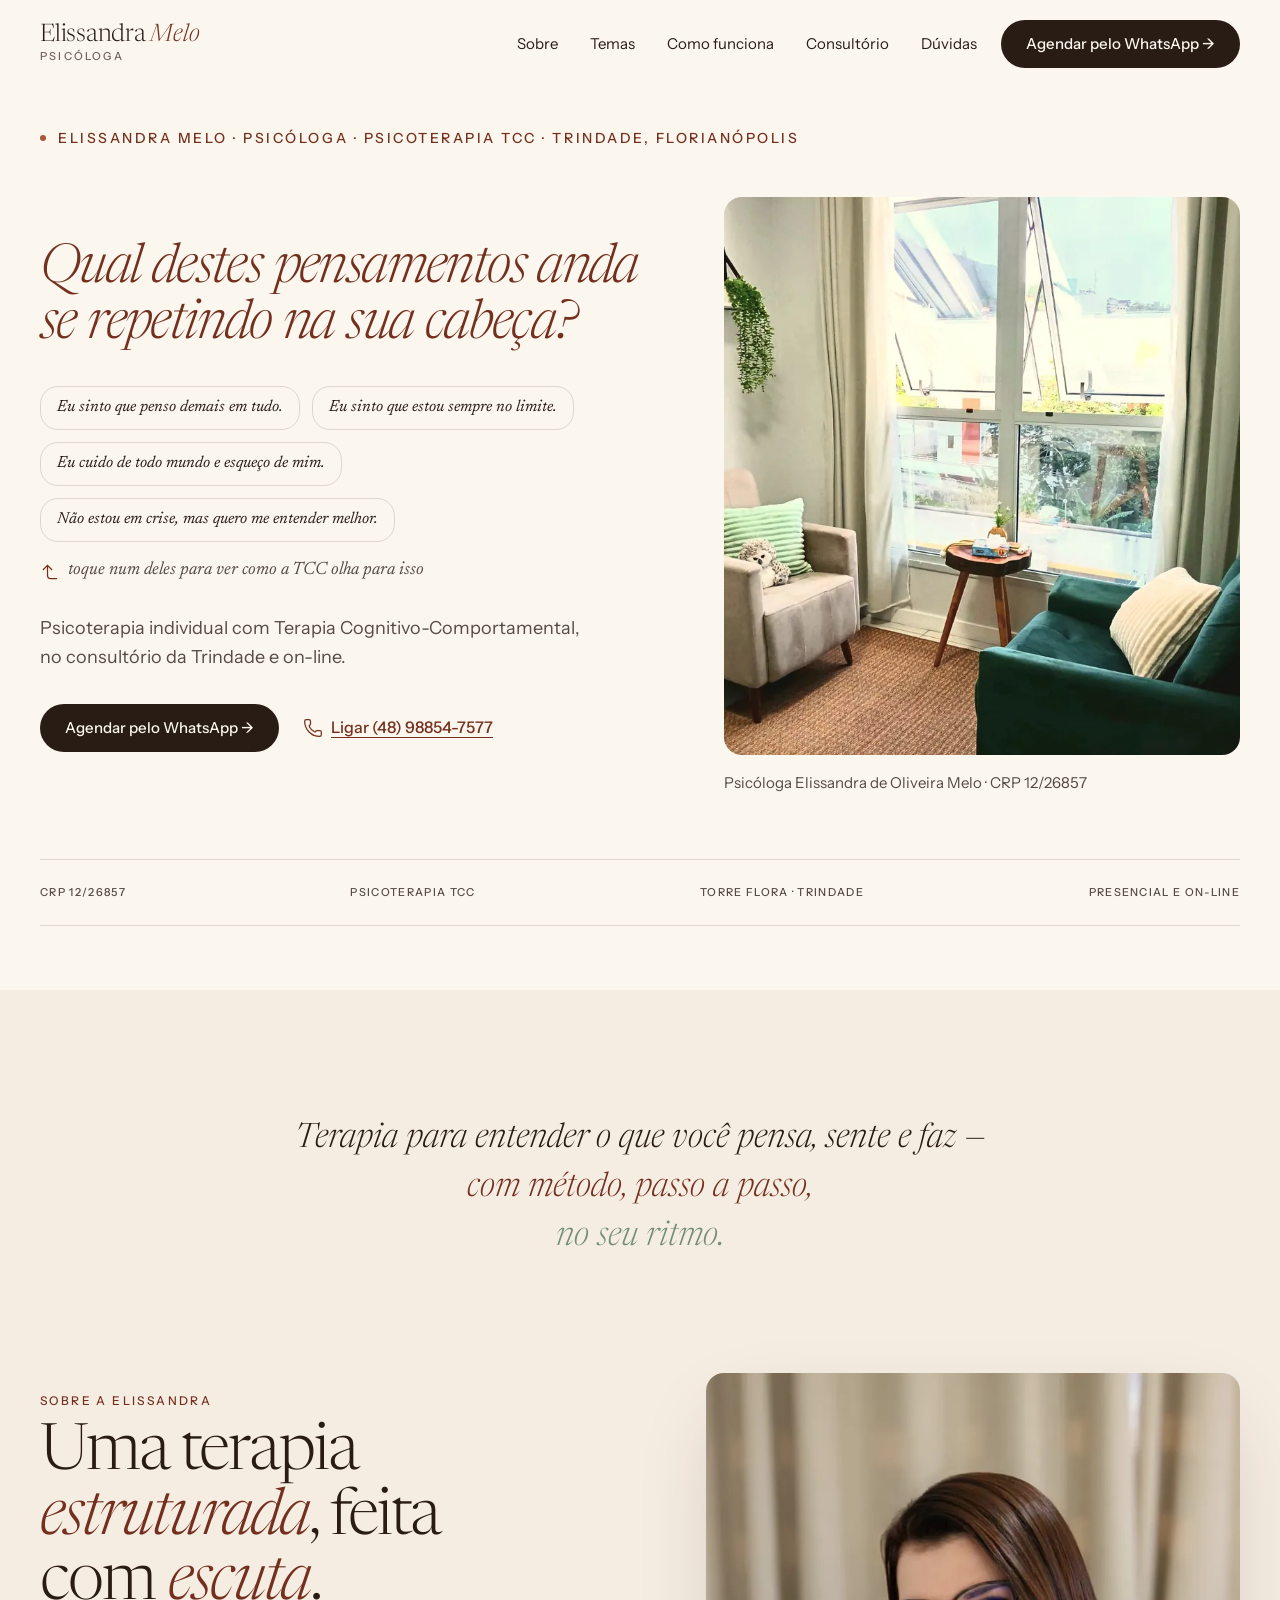
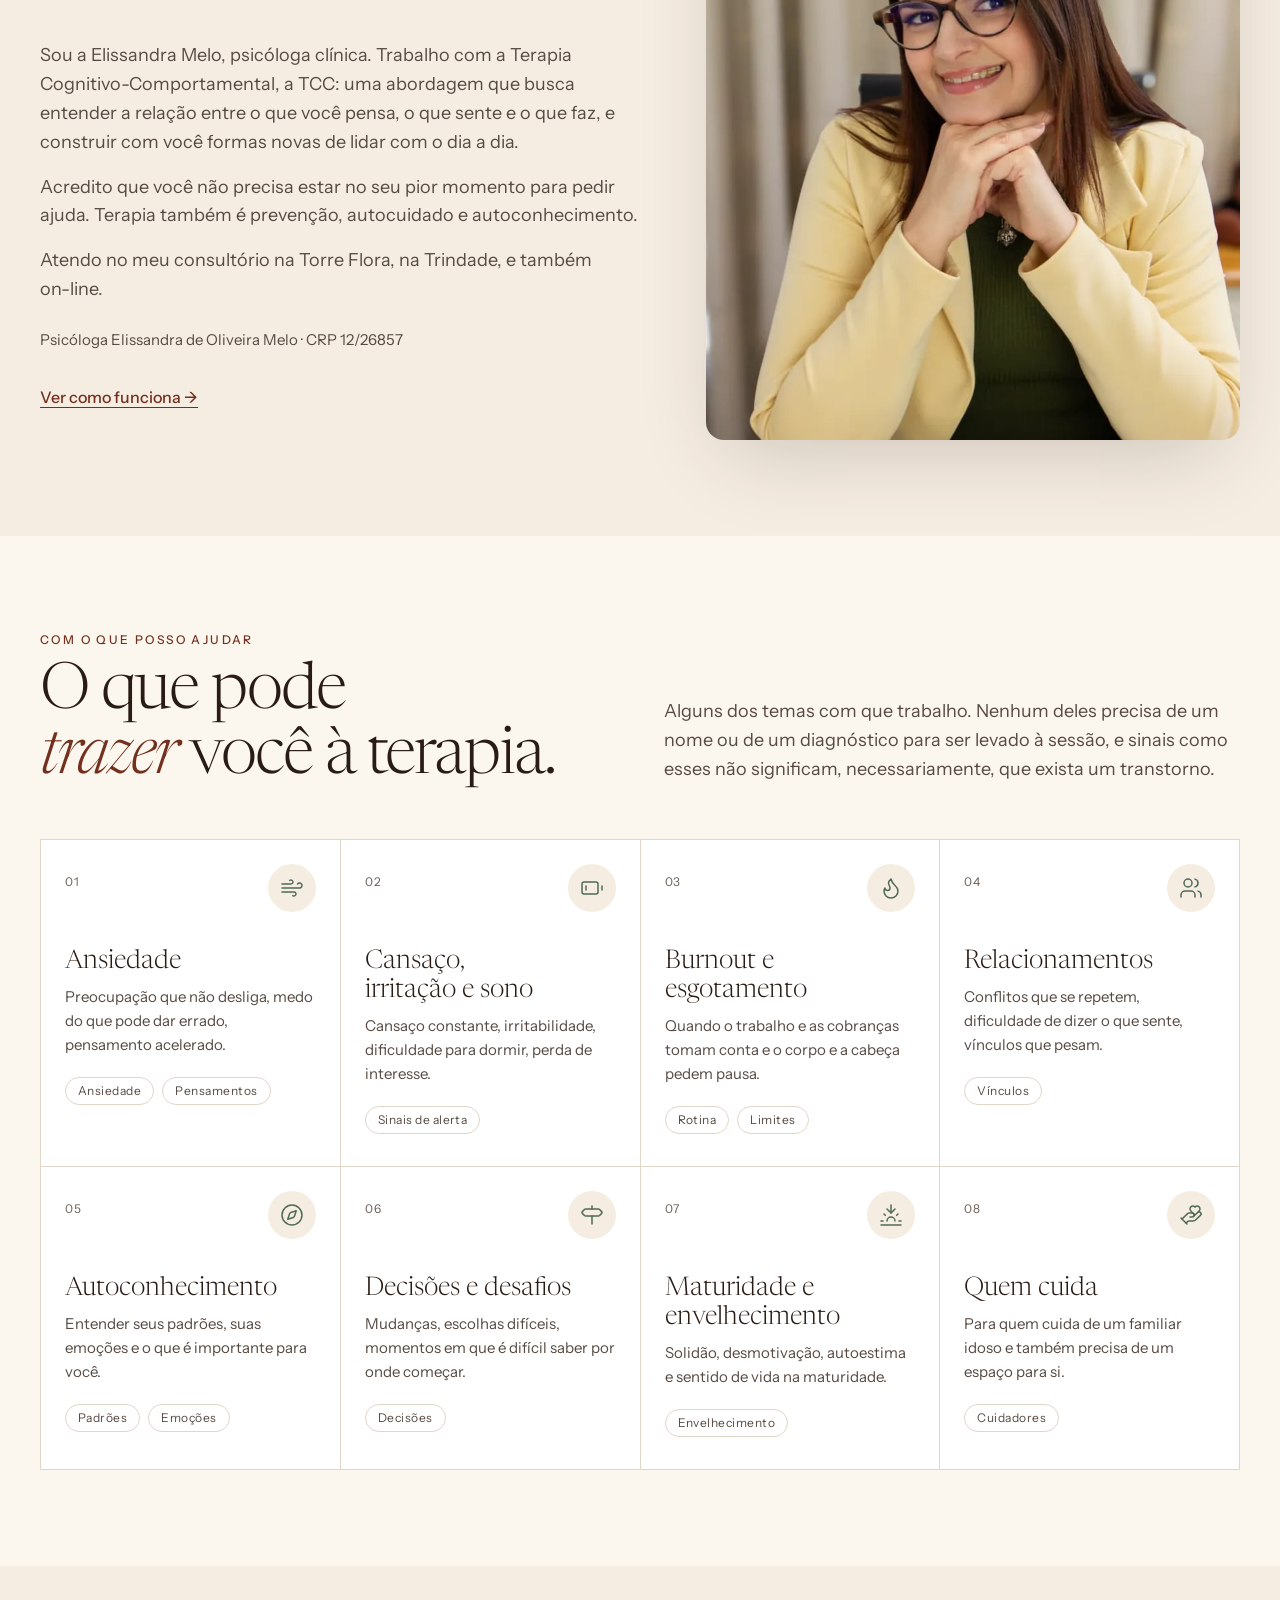
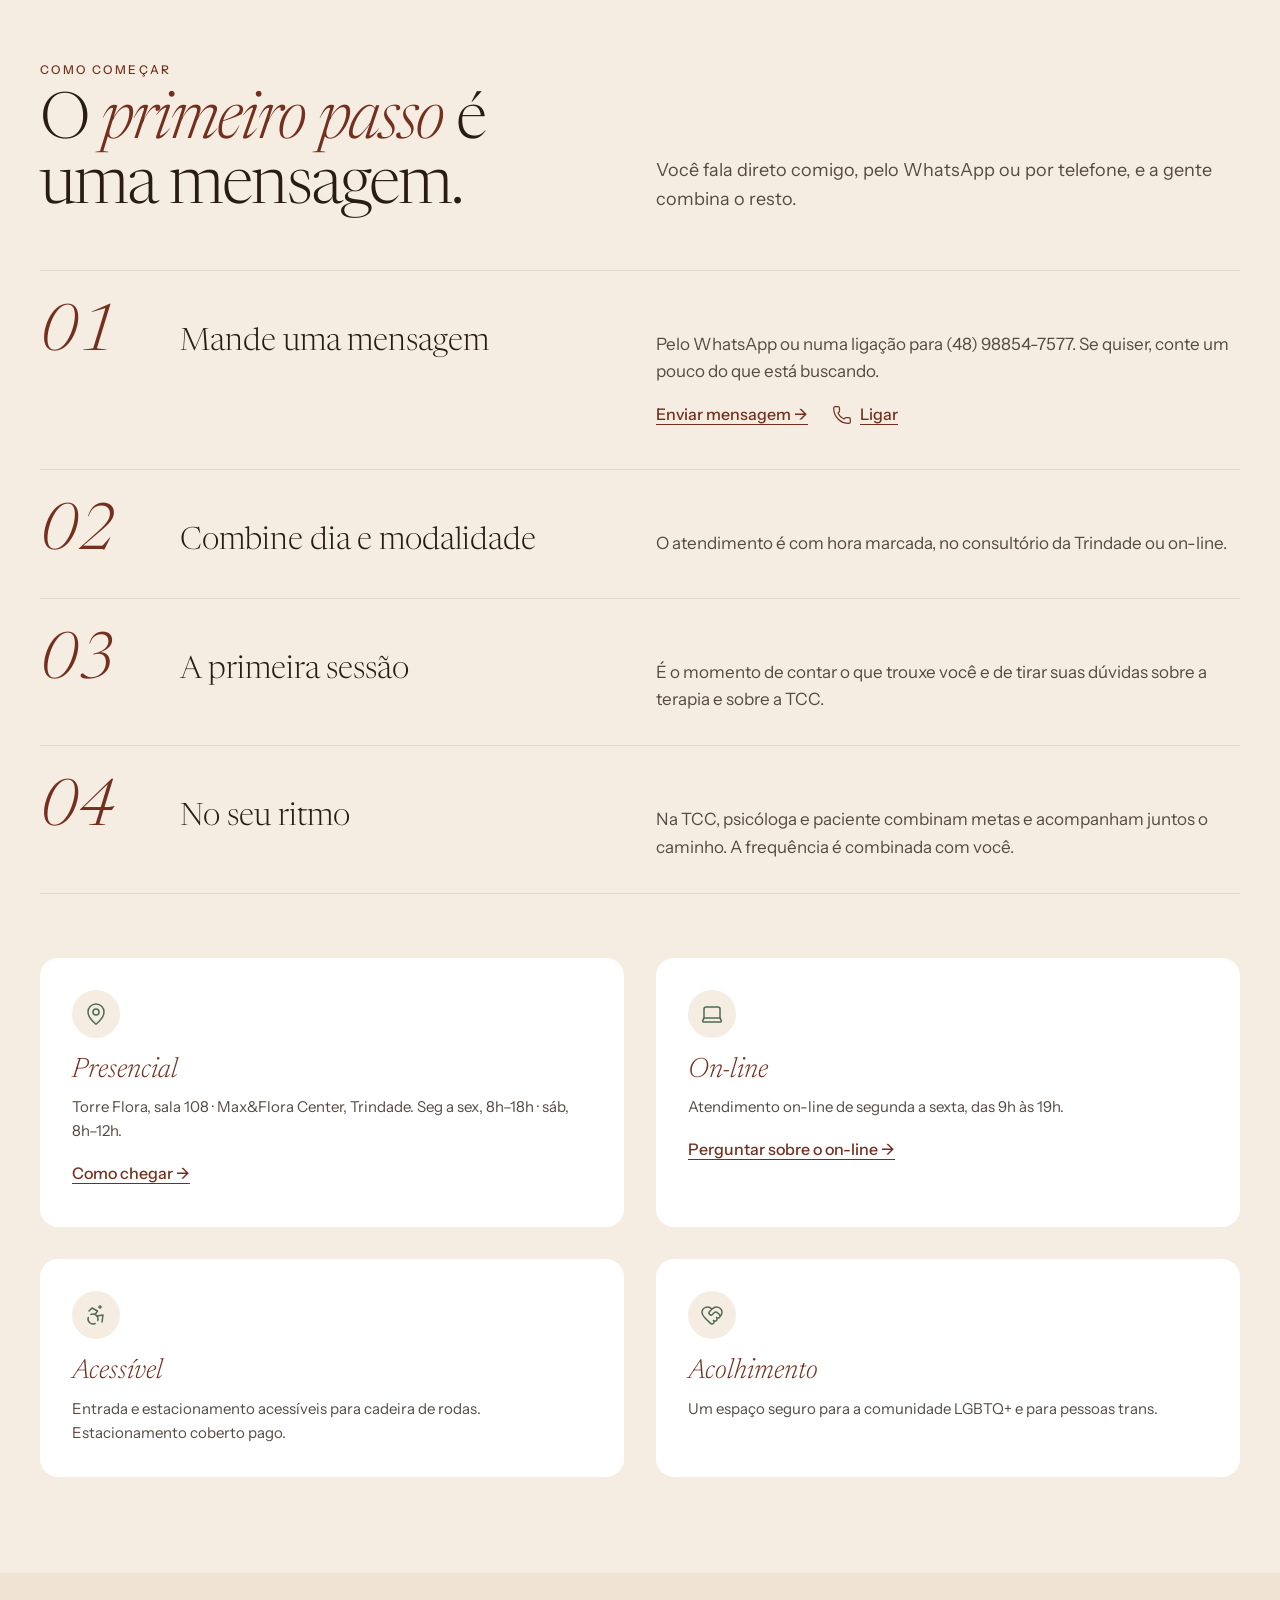
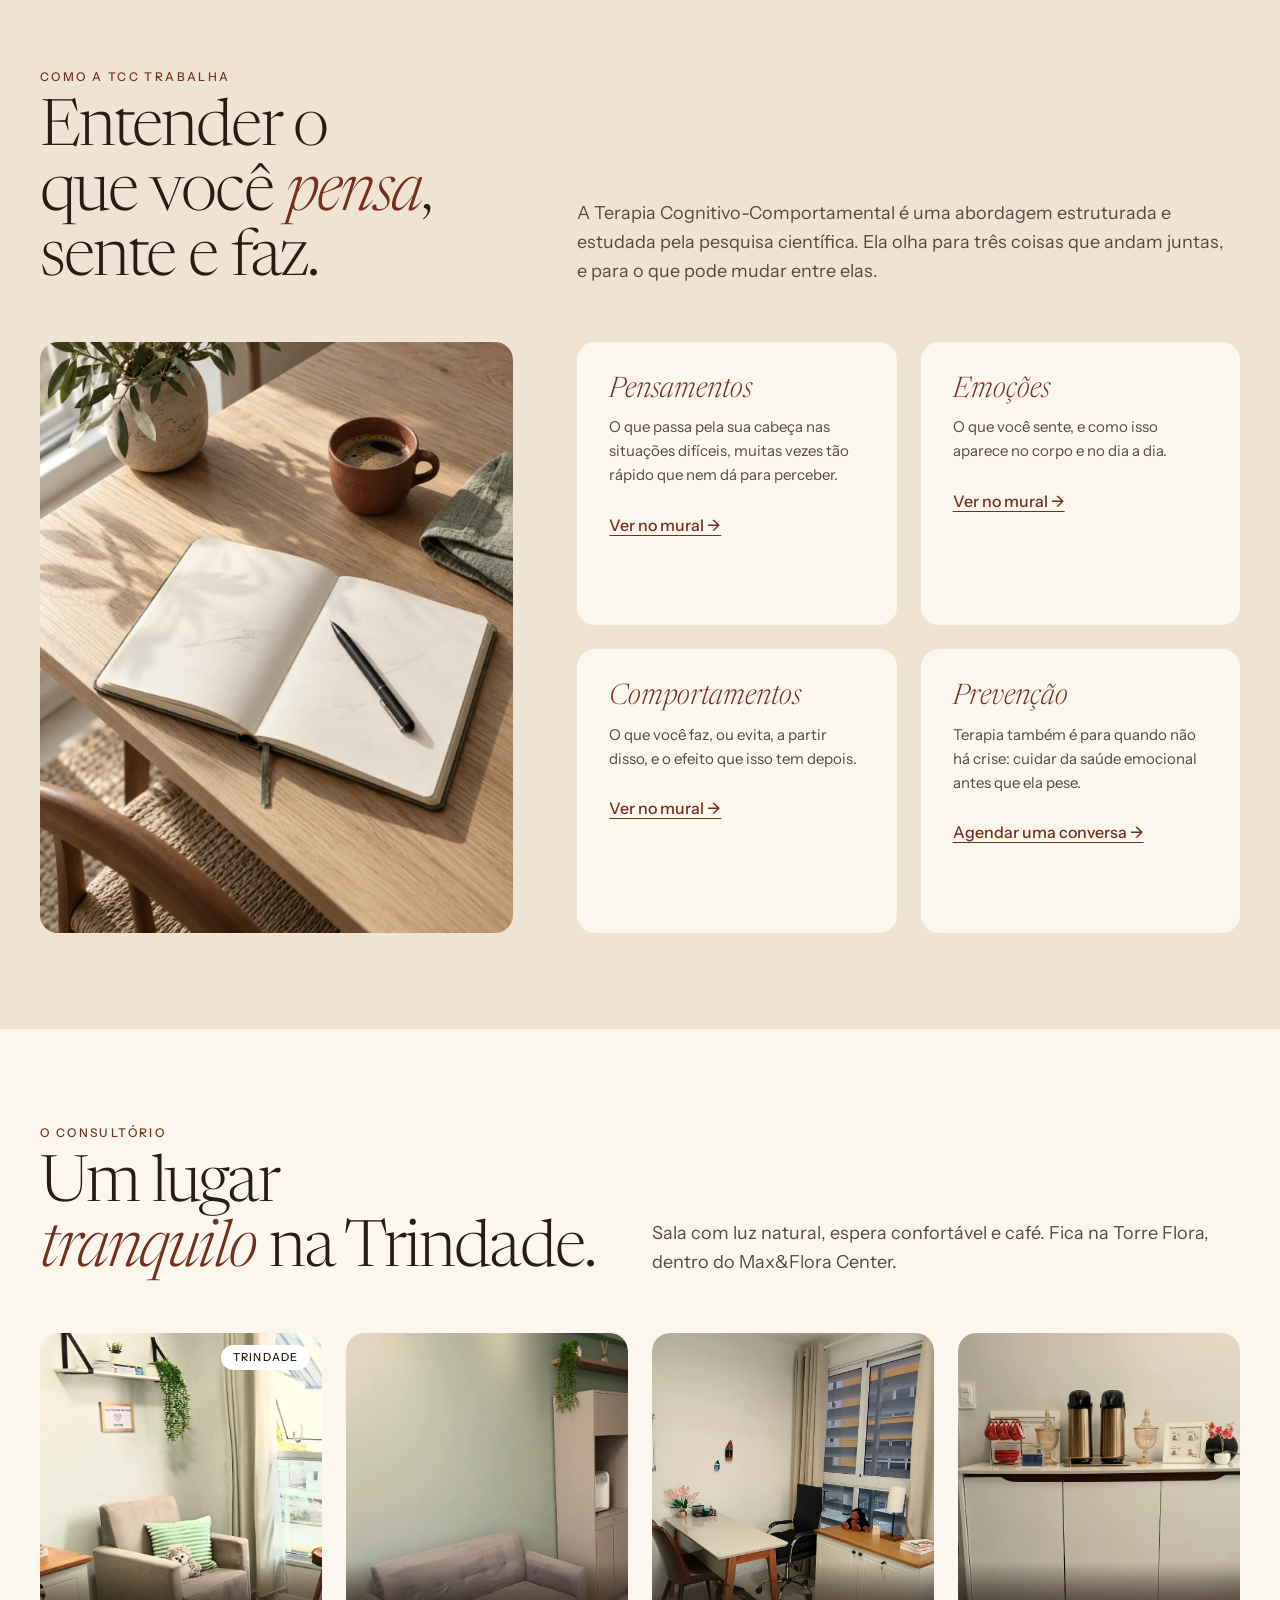
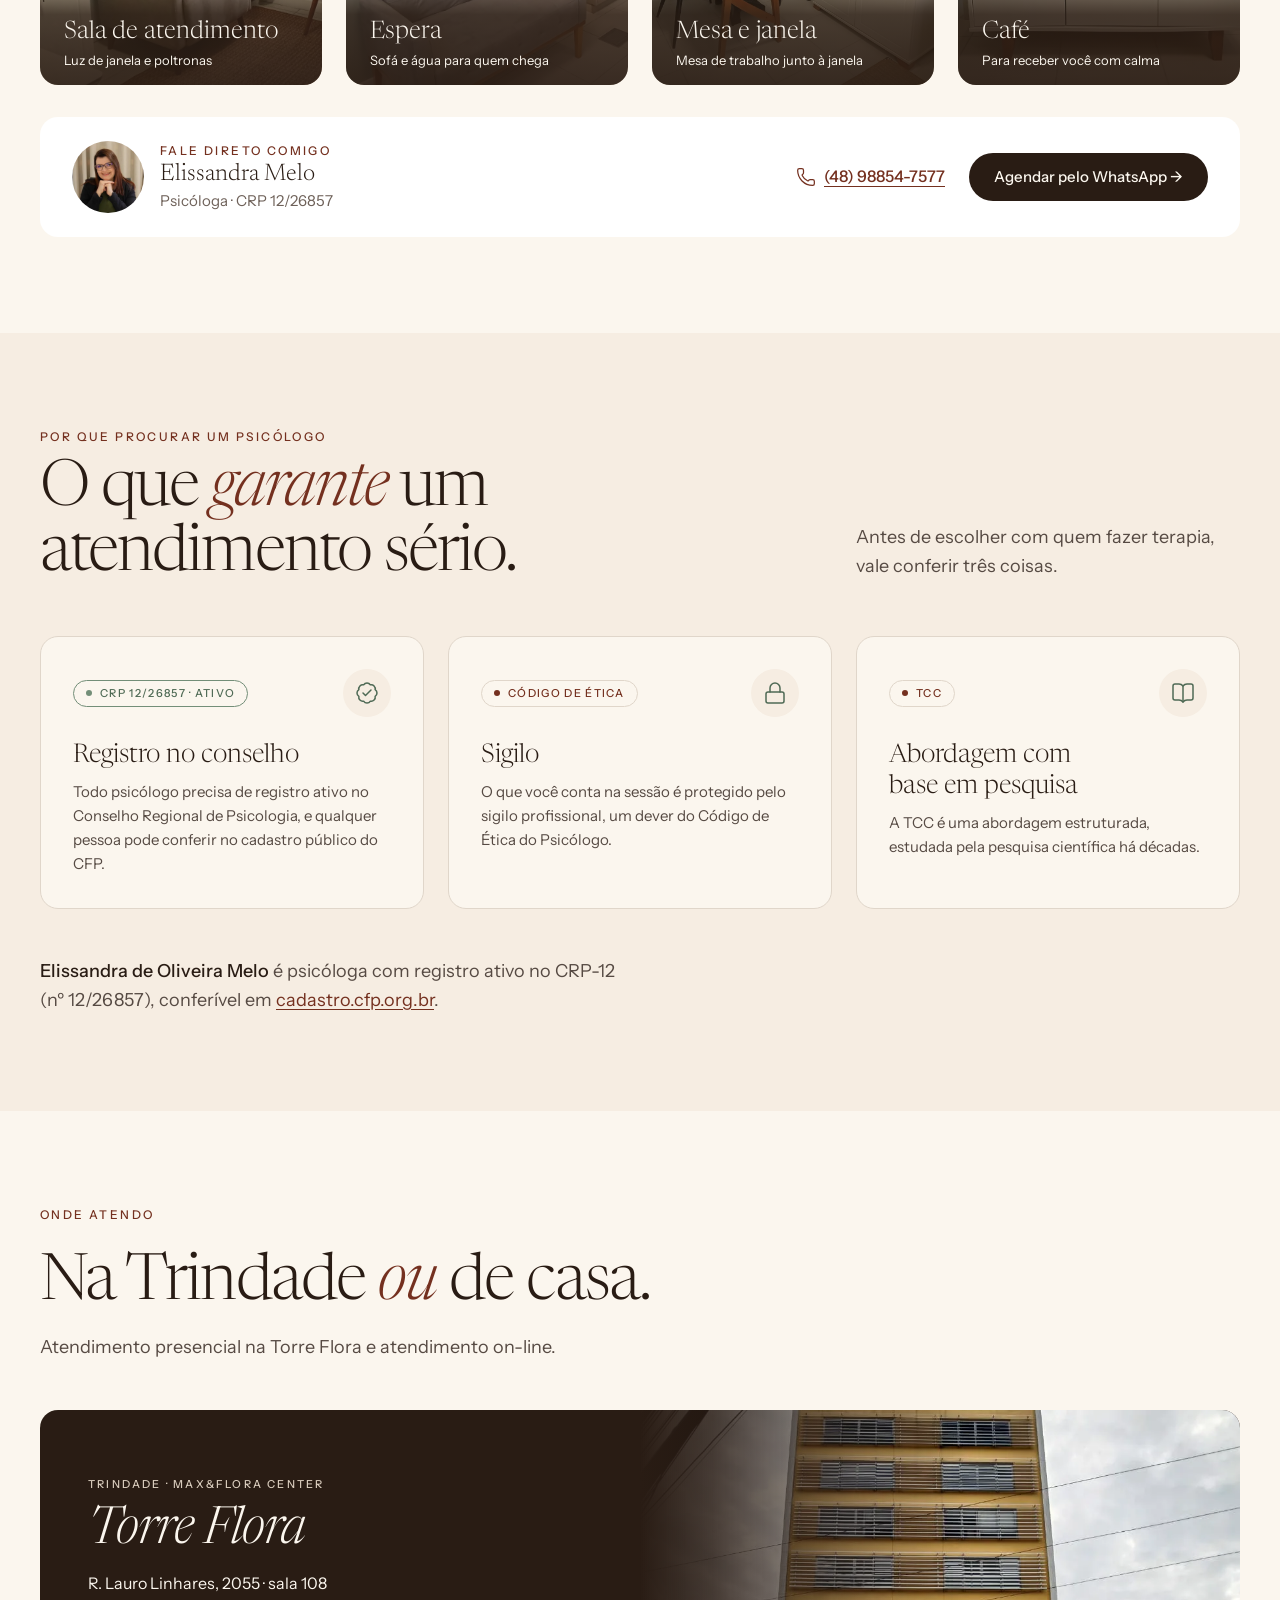
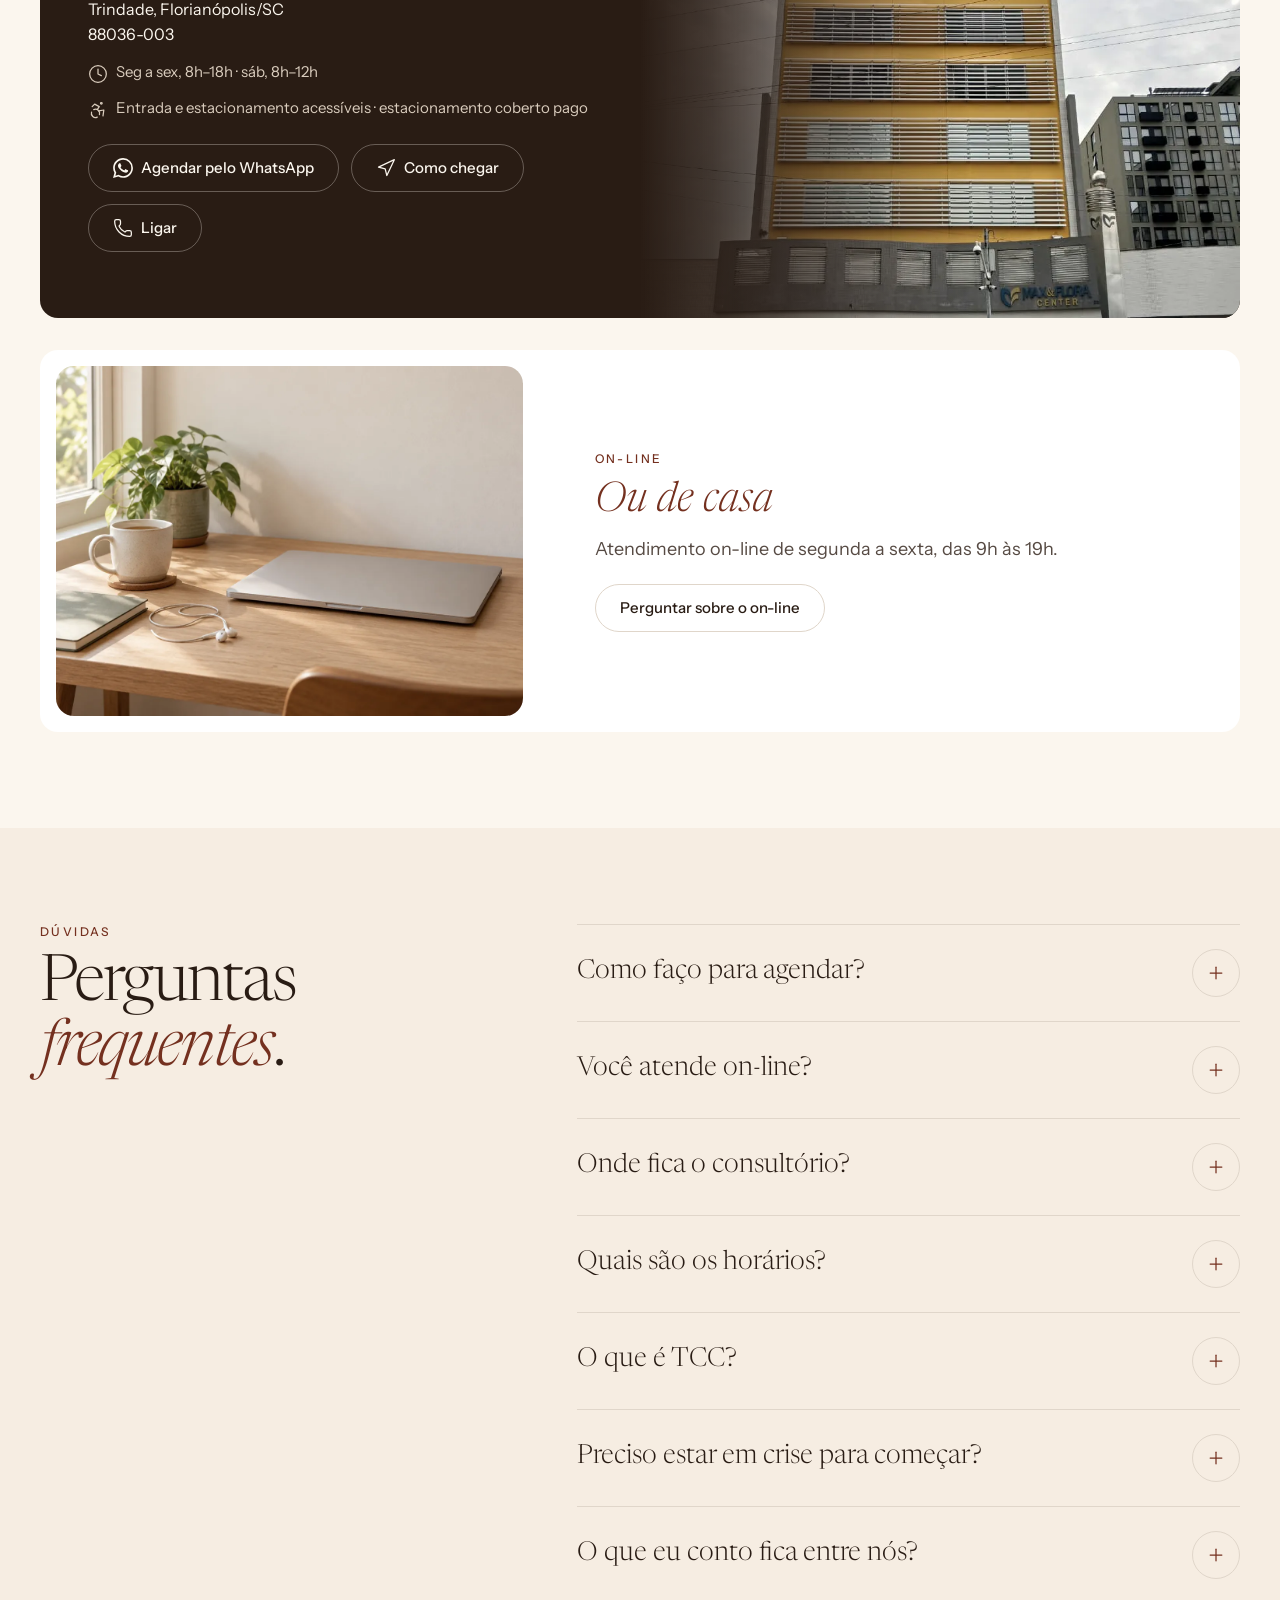
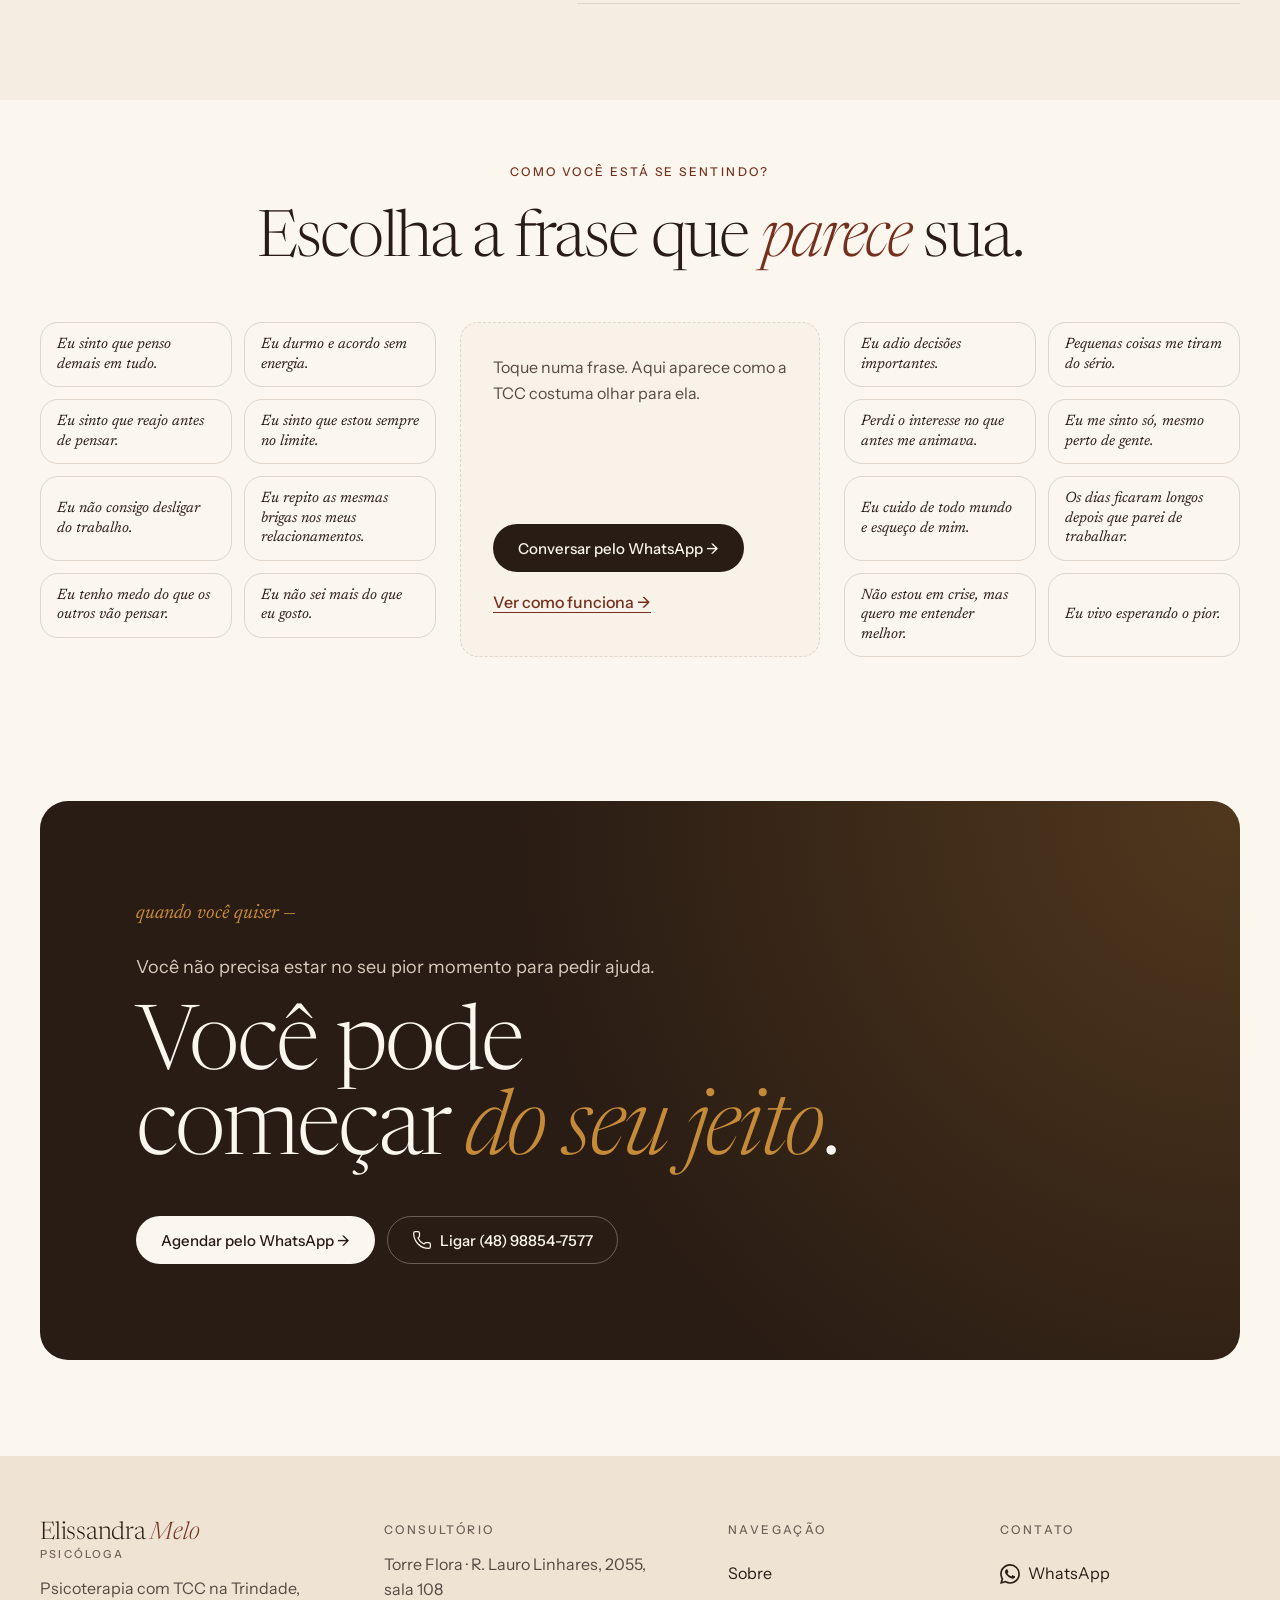
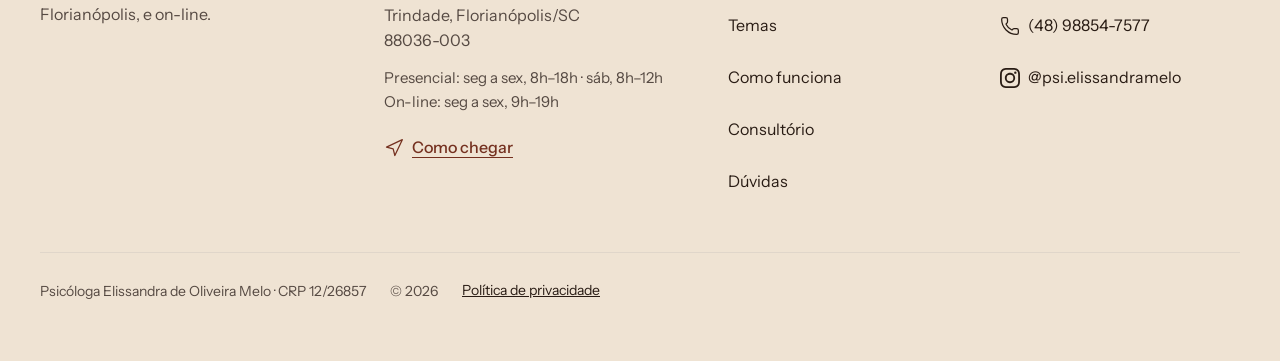
==== commit 2638324f: "Revisão via Claude Desktop 2026-10-13 11:32" ====
--- a/index.html
+++ b/index.html
@@ -122,19 +122,21 @@
           </ul>
           <p class="anotacao"><svg aria-hidden="true" focusable="false" class="icone icone--linha icone--corner-left-up" xmlns="http://www.w3.org/2000/svg" width="20" height="20" viewBox="0 0 24 24" fill="none" stroke="currentColor" stroke-width="1.5" stroke-linecap="round" stroke-linejoin="round" ><path d="M14 9 9 4 4 9" /><path d="M20 20h-7a4 4 0 0 1-4-4V4" /></svg><span id="anotacao-heroi">toque num deles para ver como a TCC olha para isso</span></p>
           <p class="heroi__apoio">Psicoterapia individual com Terapia Cognitivo-Comportamental, no consultório da Trindade e <span class="nowrap">on-line</span>.</p>
-          <p class="identificacao">Psicóloga Elissandra de Oliveira <span class="nowrap">Melo · CRP 12/26857</span></p>
           <div class="acoes">
             <a class="botao botao--principal" href="https://wa.me/5548988547577?text=Ol%C3%A1%2C%20Elissandra%21%20Vi%20seu%20site%20e%20gostaria%20de%20agendar%20uma%20sess%C3%A3o." target="_blank" rel="noopener"><span>Agendar pelo WhatsApp →</span></a>
             <a class="link" href="tel:+5548988547577"><svg aria-hidden="true" focusable="false" class="icone icone--linha icone--phone" xmlns="http://www.w3.org/2000/svg" width="20" height="20" viewBox="0 0 24 24" fill="none" stroke="currentColor" stroke-width="1.5" stroke-linecap="round" stroke-linejoin="round" ><path d="M13.832 16.568a1 1 0 0 0 1.213-.303l.355-.465A2 2 0 0 1 17 15h3a2 2 0 0 1 2 2v3a2 2 0 0 1-2 2A18 18 0 0 1 2 4a2 2 0 0 1 2-2h3a2 2 0 0 1 2 2v3a2 2 0 0 1-.8 1.6l-.468.351a1 1 0 0 0-.292 1.233 14 14 0 0 0 6.392 6.384" /></svg><span>Ligar (48) 98854-7577</span></a>
           </div>
         </div>
-        <div class="heroi__midia midia">
-          <picture>
-            <source media="(max-width: 899px)" type="image/webp" srcset="assets/img/heroi-sala-celular.webp">
-            <source media="(max-width: 899px)" srcset="assets/img/heroi-sala-celular.jpg">
-            <source type="image/webp" srcset="assets/img/heroi-sala.webp">
-            <img src="assets/img/heroi-sala.jpg" width="1110" height="1200" fetchpriority="high" alt="Sala de atendimento do consultório da Elissandra, com janela ampla, poltrona cinza e poltrona verde">
-          </picture>
+        <div class="heroi__lado">
+          <div class="heroi__midia midia">
+            <picture>
+              <source media="(max-width: 899px)" type="image/webp" srcset="assets/img/heroi-sala-celular.webp">
+              <source media="(max-width: 899px)" srcset="assets/img/heroi-sala-celular.jpg">
+              <source type="image/webp" srcset="assets/img/heroi-sala.webp">
+              <img src="assets/img/heroi-sala.jpg" width="1110" height="1200" fetchpriority="high" alt="Sala de atendimento do consultório da Elissandra, com janela ampla, poltrona cinza e poltrona verde">
+            </picture>
+          </div>
+          <p class="identificacao">Psicóloga Elissandra de Oliveira <span class="nowrap">Melo · CRP 12/26857</span></p>
         </div>
       </div>
       <ul class="selos" role="list">
--- a/assets/css/style.css
+++ b/assets/css/style.css
@@ -321,8 +321,12 @@
 .heroi {
   padding-block: calc(var(--cabecalho-alto) + var(--space-5)) var(--space-7);
 }
-.heroi__grade { display: grid; gap: var(--space-6); margin-block-start: var(--space-4); }
-.heroi__texto { display: grid; justify-items: start; gap: var(--space-4); }
+/* Ritmo do herói (13/10/2026): o espaço cresce com a separação de ideia.
+   Celular: rótulo→título 24 · título→frases 24 · entre frases 12 · frases→anotação 16 · anotação→botões 32 ·
+   texto→foto 48 · foto→CRP 16. Computador: rótulo→título 48 · título→frases 32 · anotação→apoio 32 · apoio→botões 32. */
+.heroi__grade { display: grid; gap: var(--space-7); margin-block-start: var(--space-5); }
+.heroi__texto { display: grid; justify-items: start; gap: 0; }
+.heroi__lado { display: grid; gap: var(--space-4); }
 .heroi__rotulo {
   display: flex; align-items: baseline; gap: var(--space-3);
   font-family: var(--font-texto); font-variation-settings: normal;
@@ -342,6 +346,7 @@
   0%, 100% { transform: translateY(-2px) scale(1); opacity: 1; }
   50% { transform: translateY(-2px) scale(1.8); opacity: .45; }
 }
+/* Herói: pergunta geral + 4 frases que levam ao mural (revisão do Armin, 13/10/2026) */
 .heroi__titulo {
   font-family: var(--font-display); font-weight: 300; font-style: italic;
   font-variation-settings: "opsz" 72;
@@ -351,7 +356,8 @@
   color: var(--terracota);
   text-wrap: balance;
 }
-.heroi__frases[role="list"] { display: flex; flex-wrap: wrap; gap: var(--space-2); padding: 0; }
+.heroi__frases[role="list"] { display: flex; flex-wrap: wrap; gap: var(--space-3); padding: 0; margin-block-start: var(--space-5); }
+.heroi .anotacao { margin-block-start: var(--space-4); }
 .heroi__opcao {
   min-height: 44px;
   padding: var(--space-2) var(--space-4);
@@ -365,6 +371,11 @@
   transition: background-color .2s ease, border-color .2s ease;
 }
 .heroi__opcao:hover { border-color: var(--texto-suave); background: var(--tom-1); }
+/* Celular/tablet: com as 4 frases, o apoio (já dito no rótulo e nos selos) sai para o botão e o CRP caberem na 1ª tela */
+@media (max-width: 899px) {
+  .heroi__opcao { font-size: 0.9375rem; }
+  .heroi__apoio { display: none; }
+}
 .anotacao {
   display: inline-flex; align-items: flex-start; gap: var(--space-2);
   font-family: var(--font-display); font-style: italic; font-size: 1.125rem; line-height: 1.35;
@@ -372,8 +383,8 @@
 }
 .anotacao span { text-wrap: pretty; }
 .anotacao .icone { color: var(--terracota); margin-block-start: var(--space-1); }
-.heroi__apoio { max-width: 30em; }
-.heroi .acoes { margin-block-start: var(--space-2); }
+.heroi__apoio { max-width: 30em; margin-block-start: var(--space-6); }
+.heroi .acoes { margin-block-start: var(--space-6); row-gap: var(--space-4); }
 .heroi__midia {
   aspect-ratio: auto; width: 100%;
   height: clamp(200px, 30svh, 260px);
@@ -399,8 +410,8 @@
     align-items: center;
   }
   .heroi__rotulo { font-size: 0.875rem; }
-  .heroi__grade { margin-block-start: var(--space-6); }
-  .heroi__texto { gap: var(--space-5); }
+  .heroi__grade { margin-block-start: var(--space-7); }
+  .heroi__frases[role="list"] { margin-block-start: var(--space-6); }
   .heroi__midia {
     height: auto;
     aspect-ratio: 1110 / 1200;
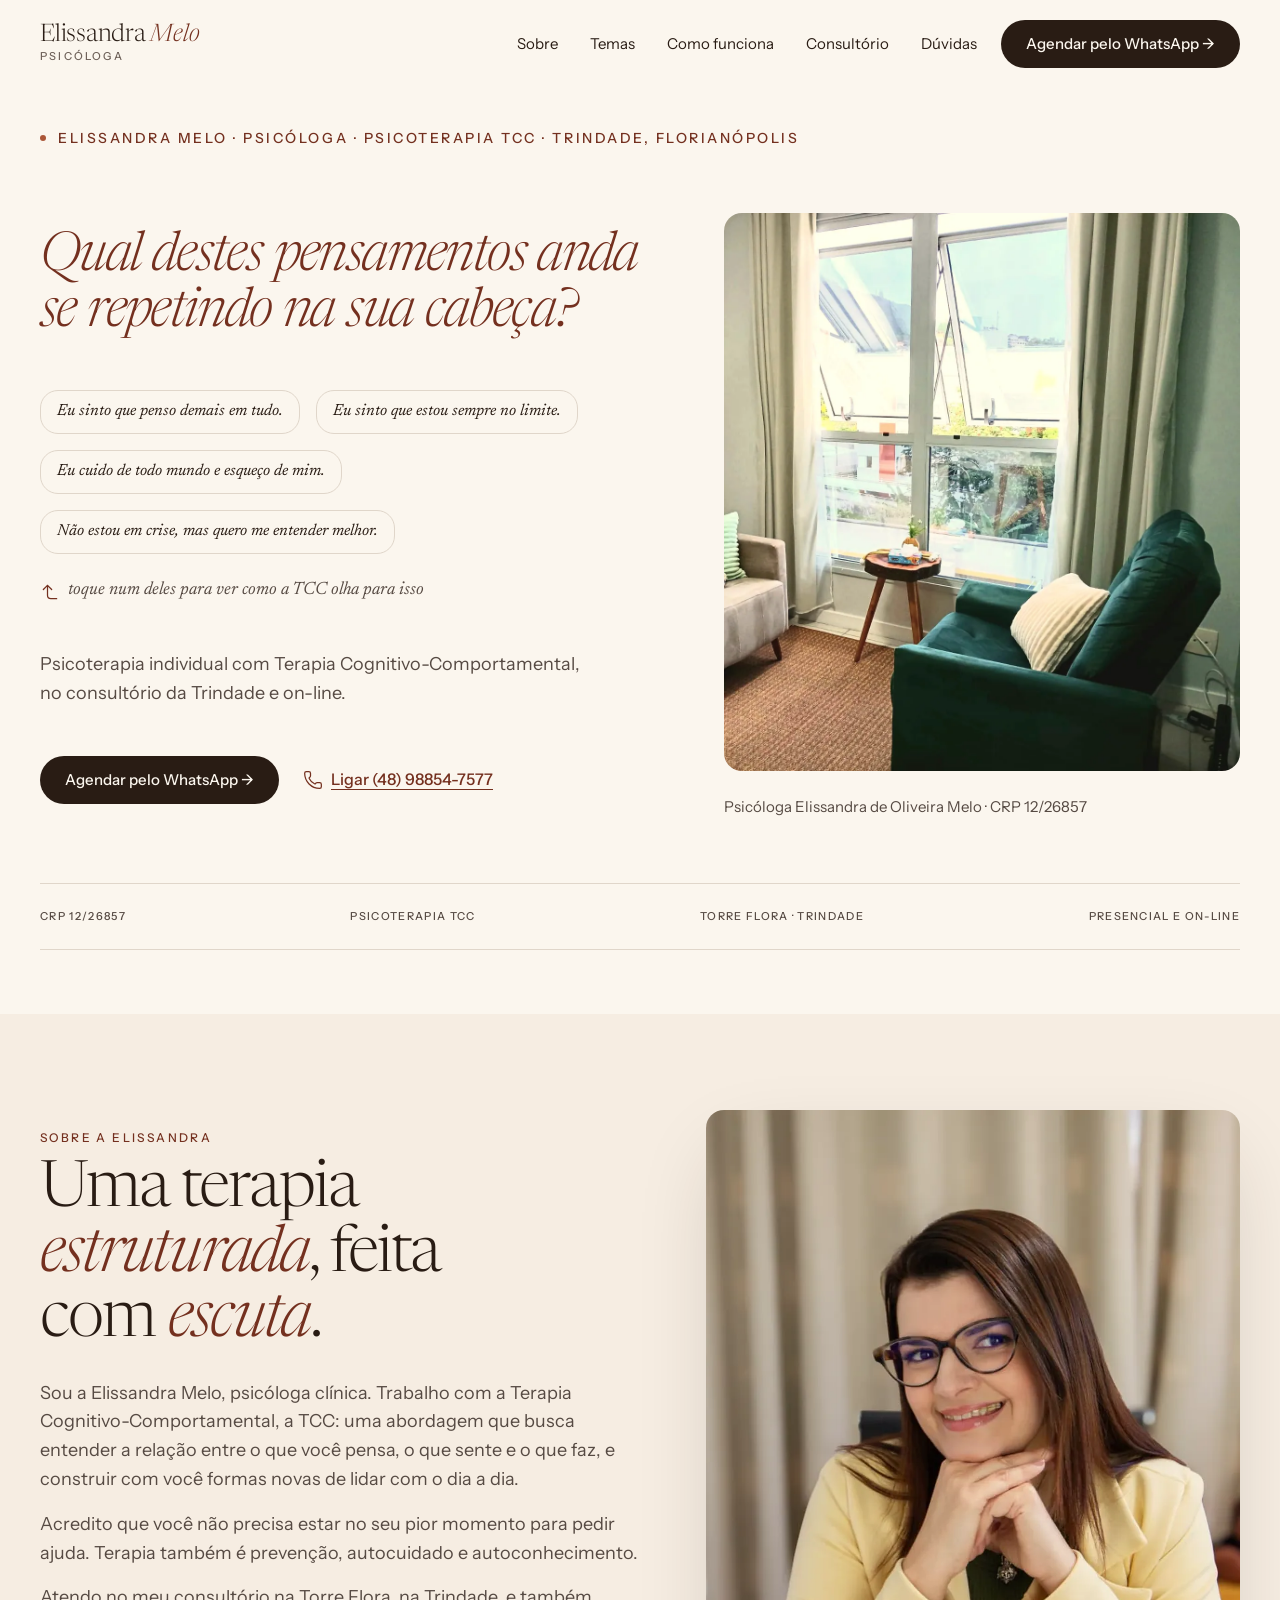
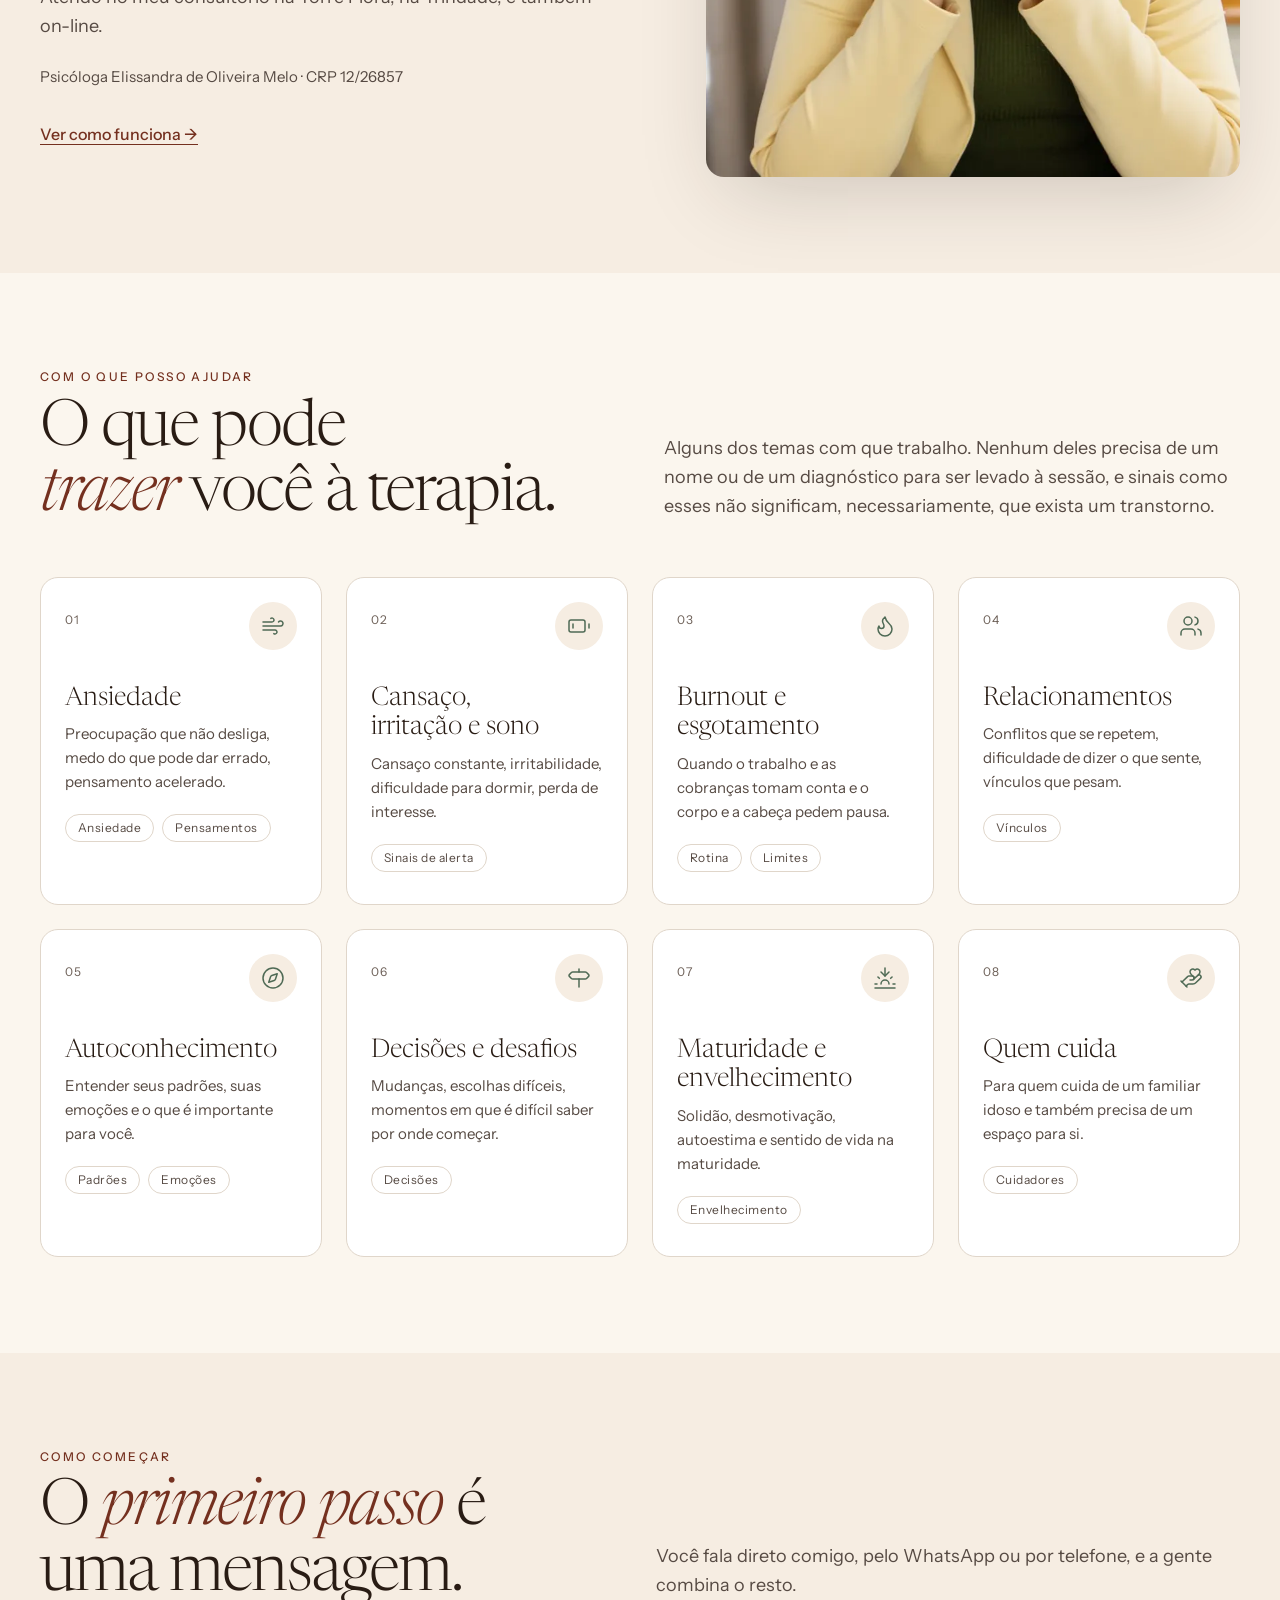
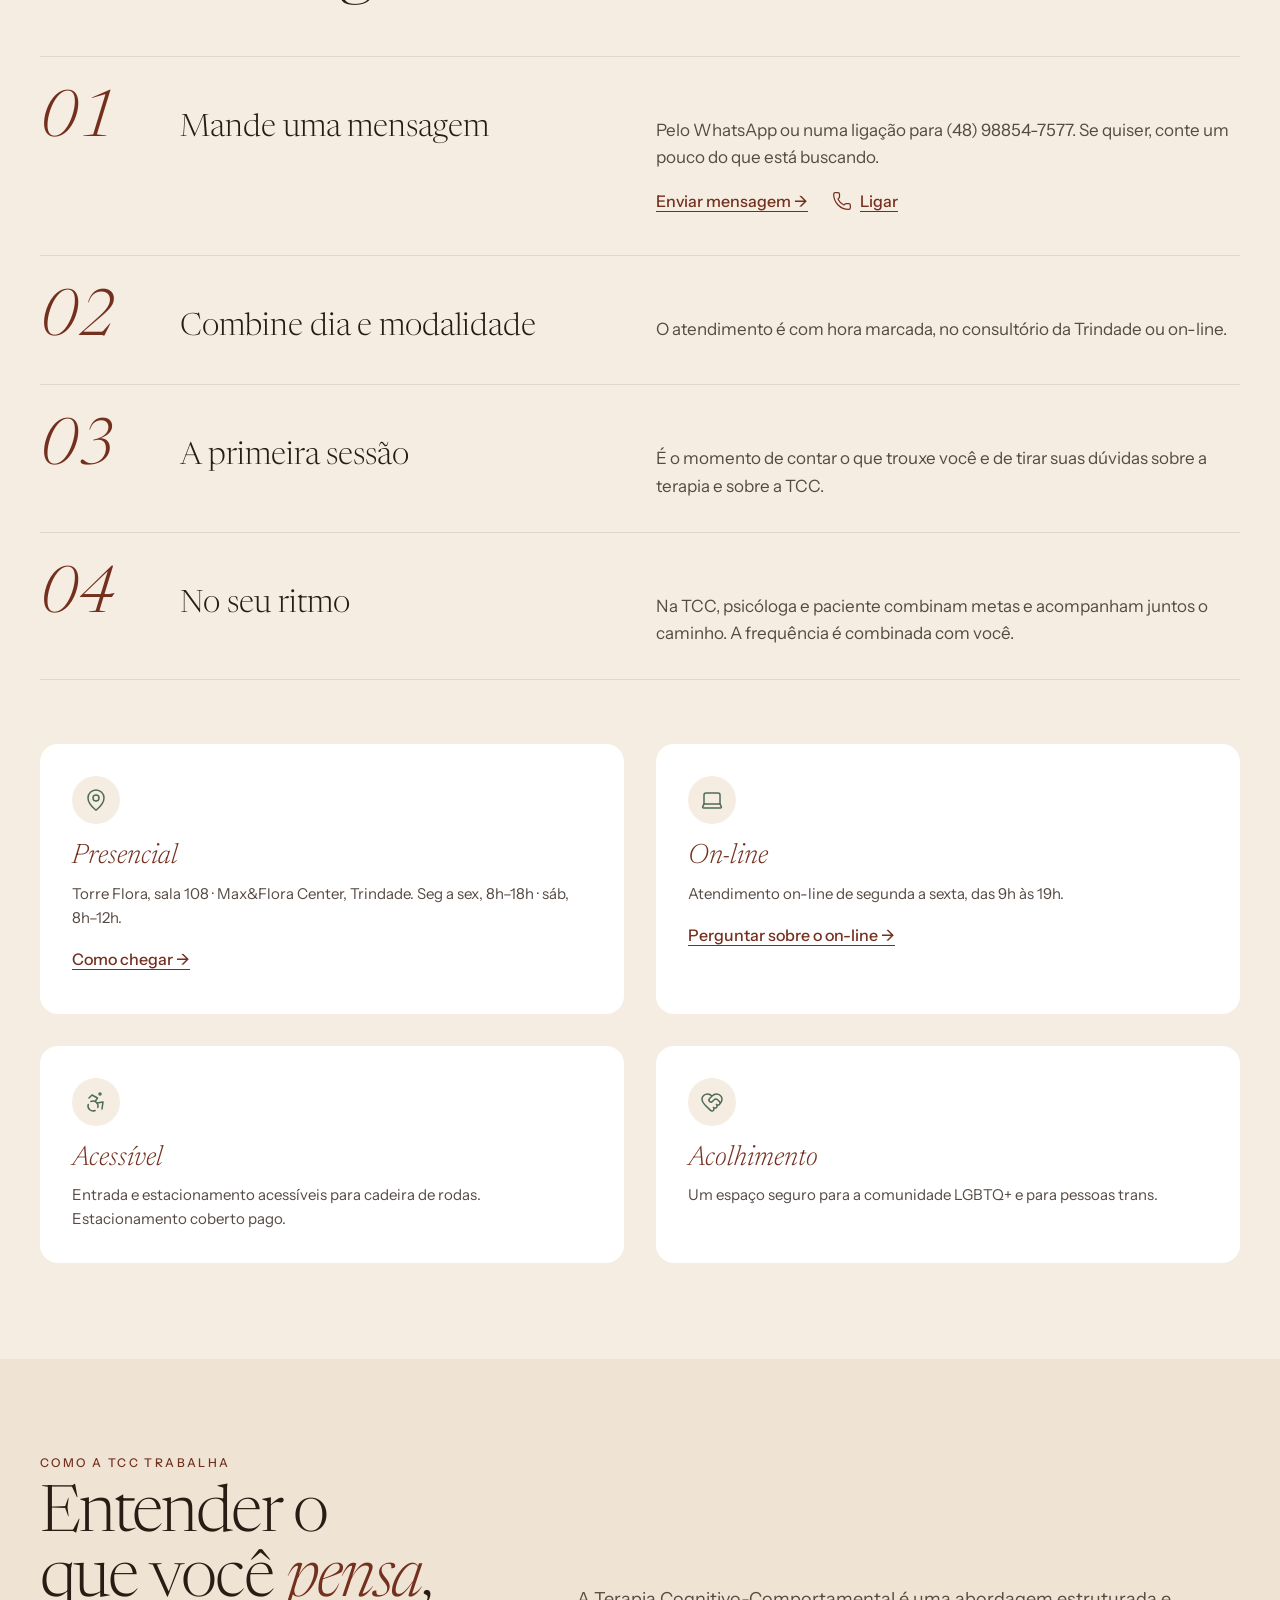
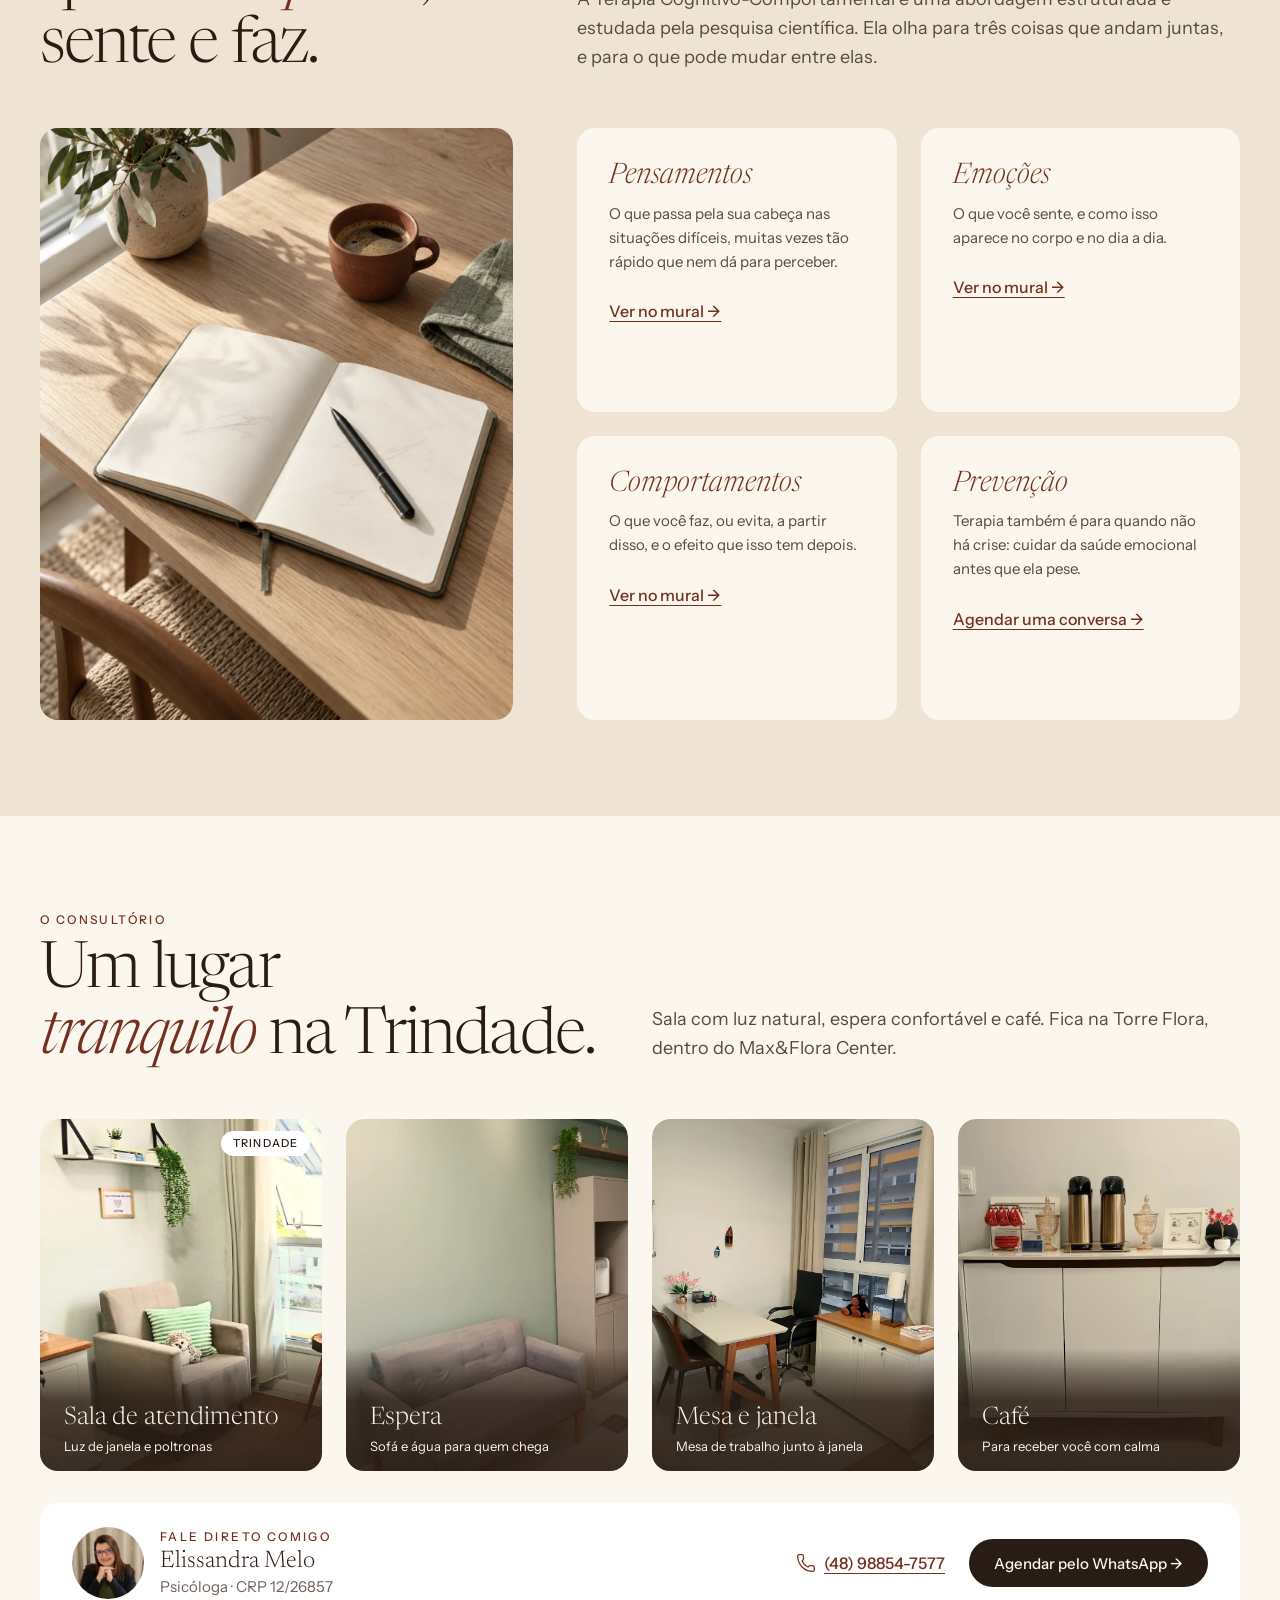
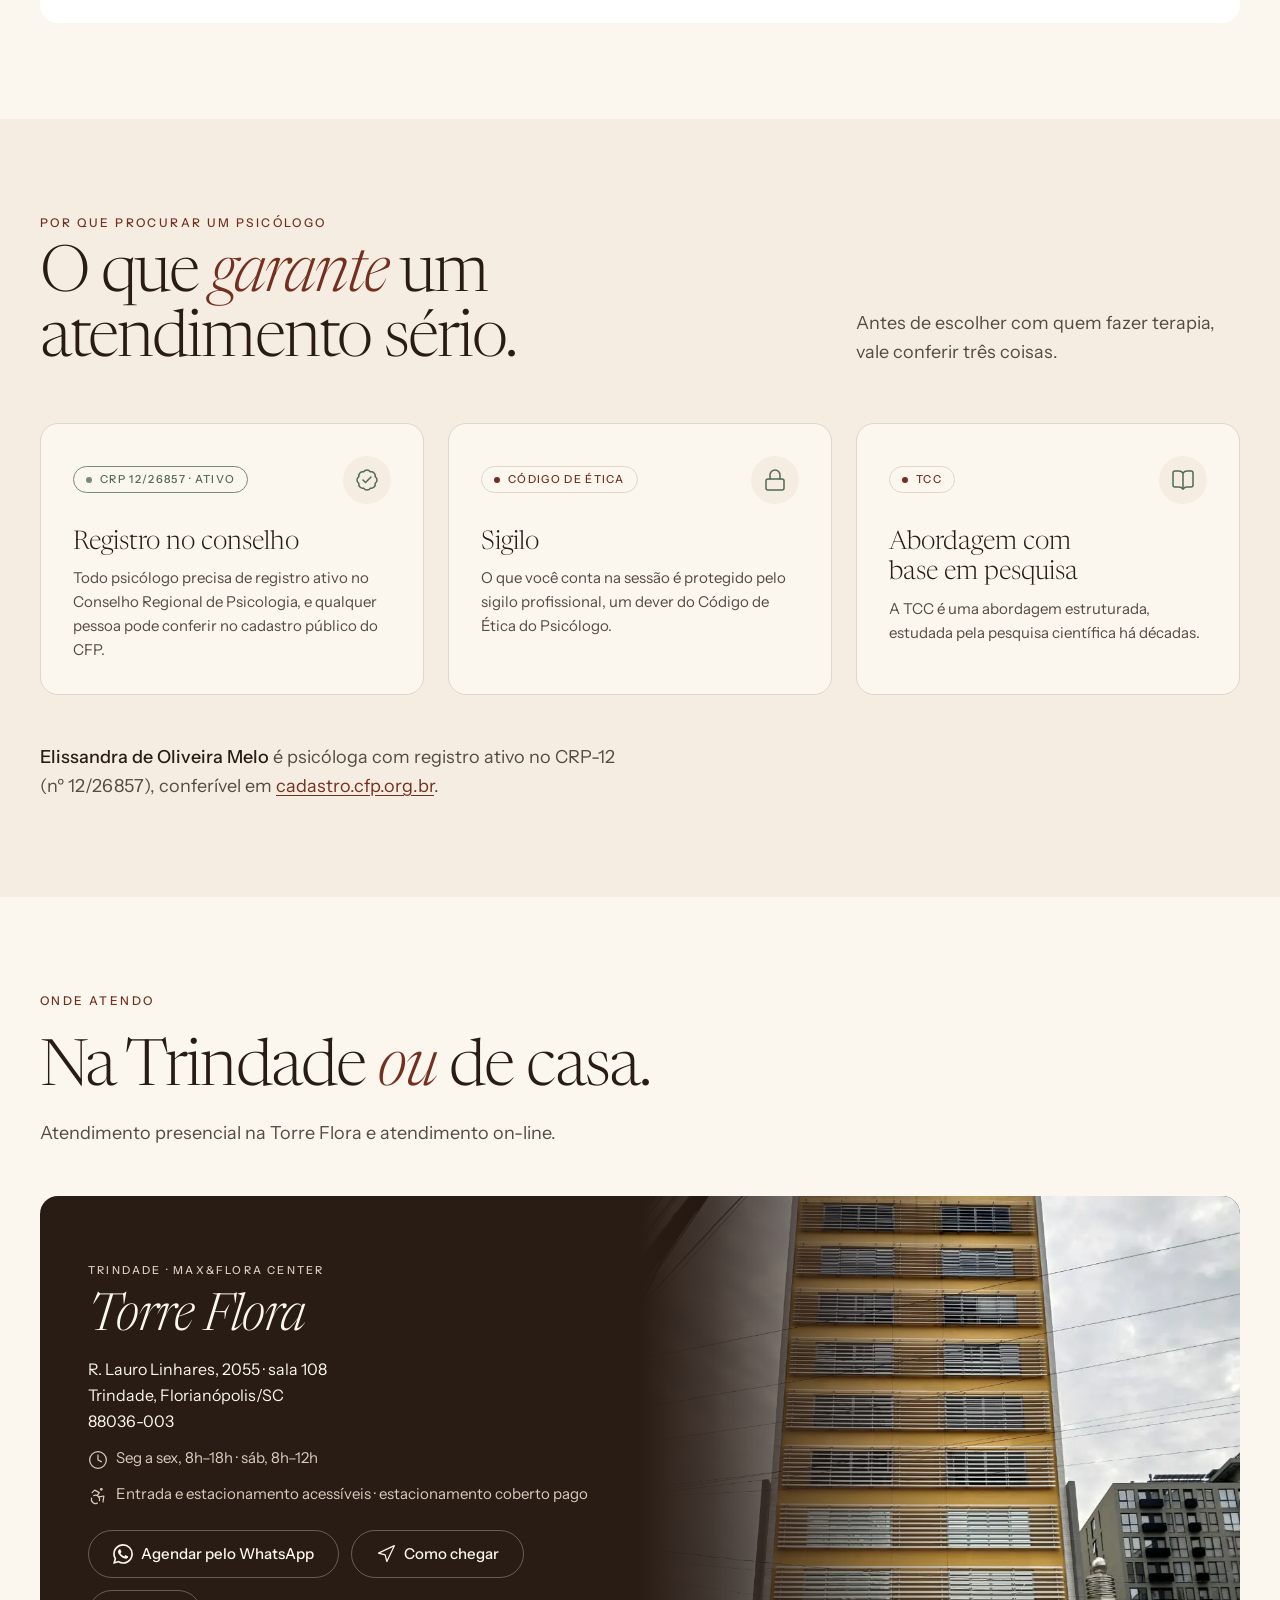
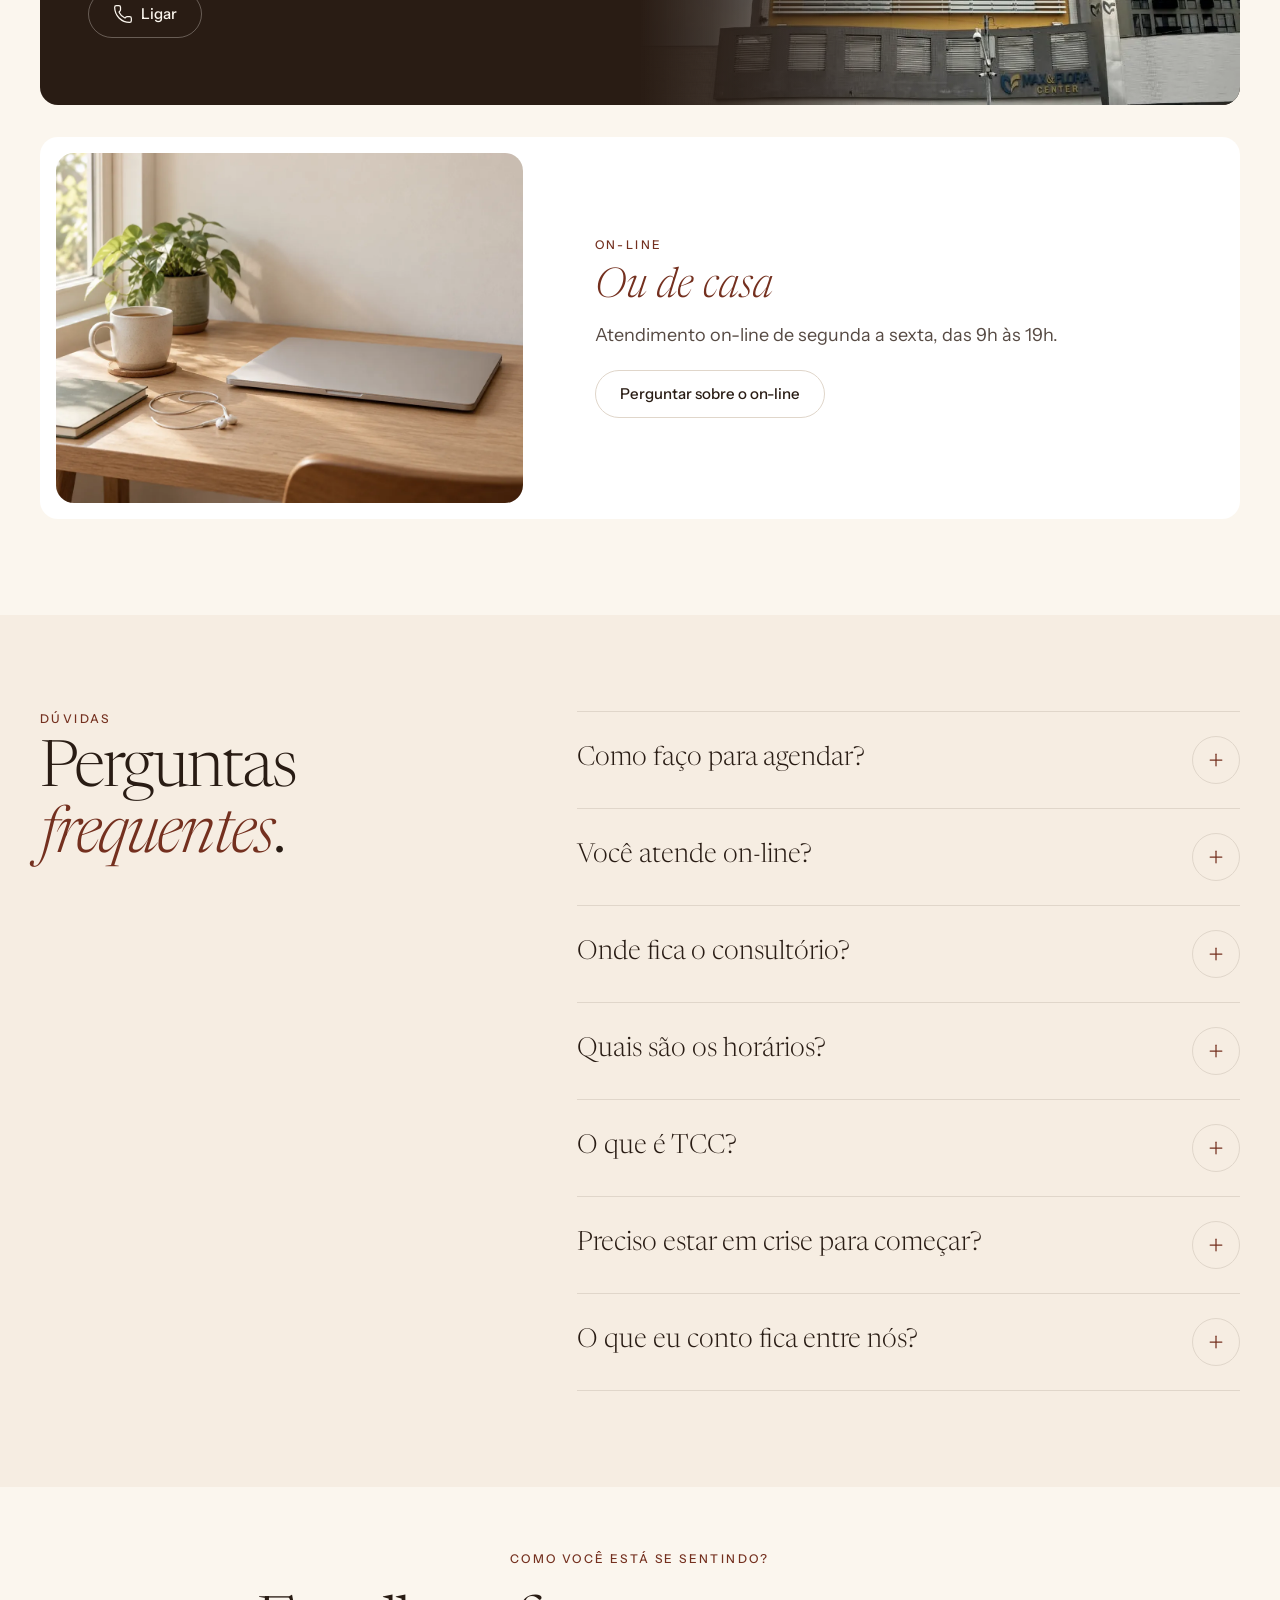
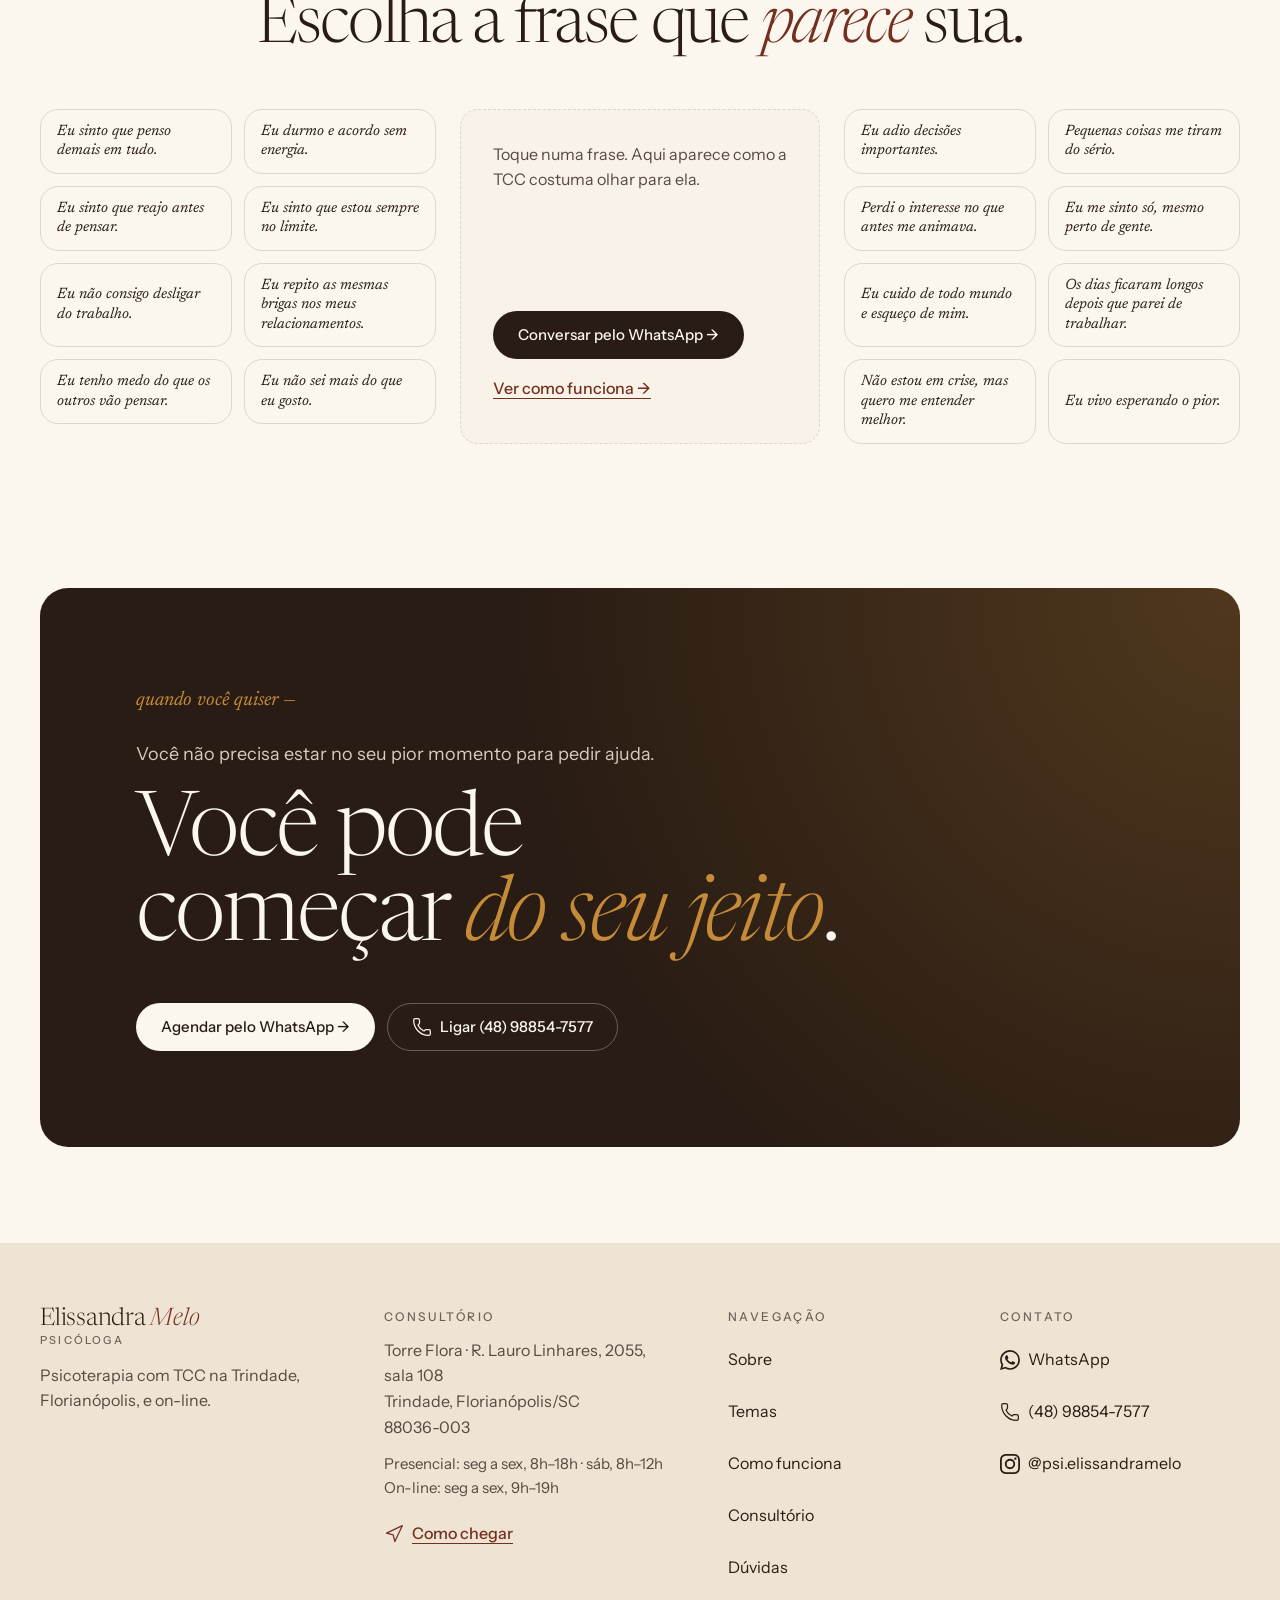
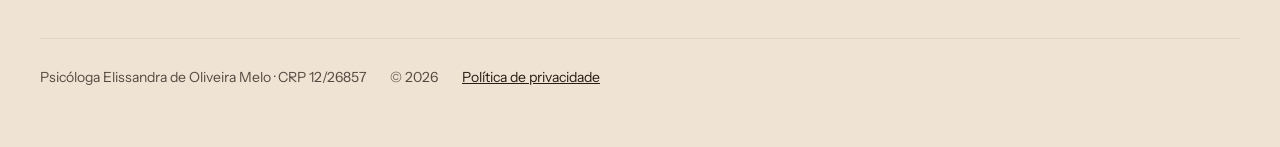
==== commit 9e45c680: "Revisão via Claude Desktop 2026-10-13 12:40" ====
--- a/index.html
+++ b/index.html
@@ -148,17 +148,6 @@
     </div>
   </section>
 
-  <!-- 2. Faixa de frase (a frase grande da página) -->
-  <section class="faixa-frase" aria-label="O método">
-    <div class="container">
-      <h2 class="faixa-frase__texto" data-linhas>
-        <span class="linha linha--1">Terapia para entender o que você pensa, sente e faz —</span>
-        <span class="linha linha--2">com método, passo a passo,</span>
-        <span class="linha linha--3">no seu ritmo.</span>
-      </h2>
-    </div>
-  </section>
-
   <!-- 3. Sobre -->
   <section class="secao sobre" id="sobre">
     <div class="container sobre__grade">
--- a/assets/css/style.css
+++ b/assets/css/style.css
@@ -322,11 +322,13 @@
   padding-block: calc(var(--cabecalho-alto) + var(--space-5)) var(--space-7);
 }
 /* Ritmo do herói (13/10/2026): o espaço cresce com a separação de ideia.
-   Celular: rótulo→título 24 · título→frases 24 · entre frases 12 · frases→anotação 16 · anotação→botões 32 ·
-   texto→foto 48 · foto→CRP 16. Computador: rótulo→título 48 · título→frases 32 · anotação→apoio 32 · apoio→botões 32. */
-.heroi__grade { display: grid; gap: var(--space-7); margin-block-start: var(--space-5); }
+   2ª volta (mais ar, pedido do Armin): tudo subiu um degrau da escala.
+   Celular: rótulo→título 32 · título→frases 32 · entre frases 16 · frases→anotação 24 · anotação→botões 48 ·
+   texto→foto 64 · foto→CRP 24. Computador: rótulo→título 64 · título→frases 48 · entre frases 16 ·
+   anotação→apoio 48 · apoio→botões 48 · foto→CRP 24. */
+.heroi__grade { display: grid; gap: var(--space-8); margin-block-start: var(--space-6); }
 .heroi__texto { display: grid; justify-items: start; gap: 0; }
-.heroi__lado { display: grid; gap: var(--space-4); }
+.heroi__lado { display: grid; gap: var(--space-5); }
 .heroi__rotulo {
   display: flex; align-items: baseline; gap: var(--space-3);
   font-family: var(--font-texto); font-variation-settings: normal;
@@ -356,8 +358,8 @@
   color: var(--terracota);
   text-wrap: balance;
 }
-.heroi__frases[role="list"] { display: flex; flex-wrap: wrap; gap: var(--space-3); padding: 0; margin-block-start: var(--space-5); }
-.heroi .anotacao { margin-block-start: var(--space-4); }
+.heroi__frases[role="list"] { display: flex; flex-wrap: wrap; gap: var(--space-4); padding: 0; margin-block-start: var(--space-6); }
+.heroi .anotacao { margin-block-start: var(--space-5); }
 .heroi__opcao {
   min-height: 44px;
   padding: var(--space-2) var(--space-4);
@@ -375,6 +377,8 @@
 @media (max-width: 899px) {
   .heroi__opcao { font-size: 0.9375rem; }
   .heroi__apoio { display: none; }
+  /* rótulo menor no celular (pedido do Armin, 13/10): mesmo tamanho dos selos */
+  .heroi__rotulo { font-size: 0.6875rem; letter-spacing: 0.14em; gap: var(--space-2); }
 }
 .anotacao {
   display: inline-flex; align-items: flex-start; gap: var(--space-2);
@@ -383,8 +387,8 @@
 }
 .anotacao span { text-wrap: pretty; }
 .anotacao .icone { color: var(--terracota); margin-block-start: var(--space-1); }
-.heroi__apoio { max-width: 30em; margin-block-start: var(--space-6); }
-.heroi .acoes { margin-block-start: var(--space-6); row-gap: var(--space-4); }
+.heroi__apoio { max-width: 30em; margin-block-start: var(--space-7); }
+.heroi .acoes { margin-block-start: var(--space-7); row-gap: var(--space-5); }
 .heroi__midia {
   aspect-ratio: auto; width: 100%;
   height: clamp(200px, 30svh, 260px);
@@ -410,8 +414,8 @@
     align-items: center;
   }
   .heroi__rotulo { font-size: 0.875rem; }
-  .heroi__grade { margin-block-start: var(--space-7); }
-  .heroi__frases[role="list"] { margin-block-start: var(--space-6); }
+  .heroi__grade { margin-block-start: var(--space-8); }
+  .heroi__frases[role="list"] { margin-block-start: var(--space-7); }
   .heroi__midia {
     height: auto;
     aspect-ratio: 1110 / 1200;
@@ -445,7 +449,8 @@
 }
 
 /* ---------- 3. Sobre ---------- */
-.sobre { background: var(--tom-1); padding-block-start: var(--space-7); }
+/* Sem a faixa de frase (removida 13/10/2026), o Sobre volta ao respiro padrão de seção (--section-y) no topo */
+.sobre { background: var(--tom-1); }
 .sobre__grade { display: grid; gap: var(--space-7); }
 .sobre__texto { display: grid; justify-items: start; gap: var(--space-5); }
 .sobre__midia {
@@ -466,18 +471,20 @@
   .sobre__grade { grid-template-columns: minmax(0, 7fr) minmax(0, 534px); gap: var(--space-8); }
 }
 
-/* ---------- 4. Temas: grade de fios ---------- */
+/* ---------- 4. Temas: cartões separados e arredondados (13/10/2026, pedido do Armin: "como no resto do site";
+   antes era grade de fios colados). Raio, fundo e fio iguais aos cartões/frases do site. ---------- */
 .grade-fios {
   display: grid; grid-template-columns: minmax(0, 1fr);
-  border-top: 1px solid var(--fio); border-left: 1px solid var(--fio);
+  gap: var(--space-4);
 }
 .celula {
   position: relative;
   display: grid; align-content: start; gap: var(--space-2);
   padding: var(--space-6) var(--space-5);
   background: var(--branco);
-  border-right: 1px solid var(--fio); border-bottom: 1px solid var(--fio);
-  transition: background-color .2s ease, color .2s ease;
+  border: 1px solid var(--fio);
+  border-radius: var(--raio-m);
+  transition: background-color .2s ease, color .2s ease, border-color .2s ease;
 }
 .celula__num { font-size: 0.75rem; letter-spacing: 0.08em; color: var(--texto-suave); transition: color .2s ease; }
 .celula .icone-circulo {
@@ -493,7 +500,7 @@
 .celula > p:not(.chips) { font-size: 1rem; line-height: 1.6; }
 .celula .chips { margin-block-start: var(--space-3); }
 @media (hover: hover) {
-  .celula:hover { background: var(--espresso); color: var(--creme); }
+  .celula:hover { background: var(--espresso); border-color: var(--espresso); color: var(--creme); }
   .celula:hover h3 { color: var(--creme); }
   .celula:hover .celula__num { color: var(--creme-suave); }
   .celula:hover .icone-circulo { opacity: 0; }
@@ -501,7 +508,7 @@
   .celula:hover .chip:hover { background: var(--creme); color: var(--espresso); border-color: var(--creme); }
 }
 @media (min-width: 900px) {
-  .grade-fios { grid-template-columns: repeat(2, minmax(0, 1fr)); }
+  .grade-fios { grid-template-columns: repeat(2, minmax(0, 1fr)); gap: var(--space-5); }
   .celula h3 { margin-block-start: var(--space-7); }
   .celula > p:not(.chips) { font-size: 0.9375rem; }
 }
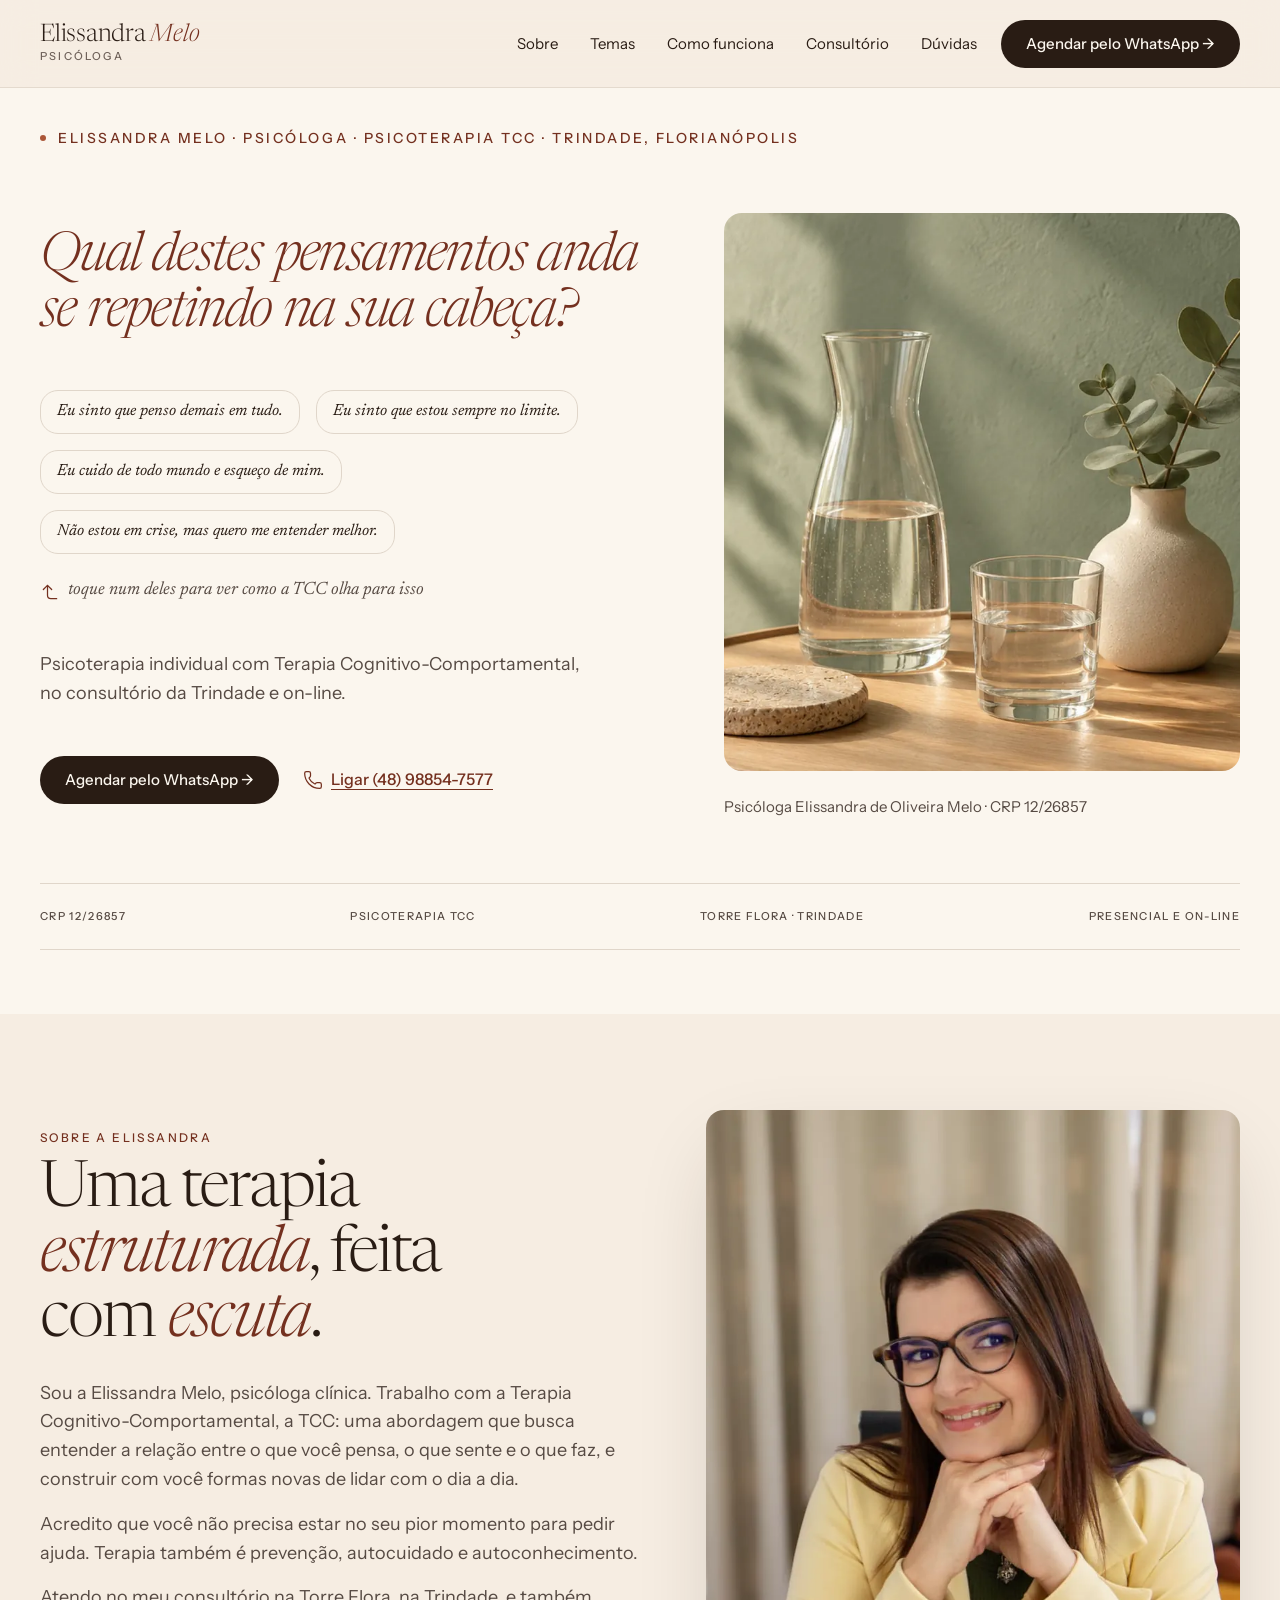
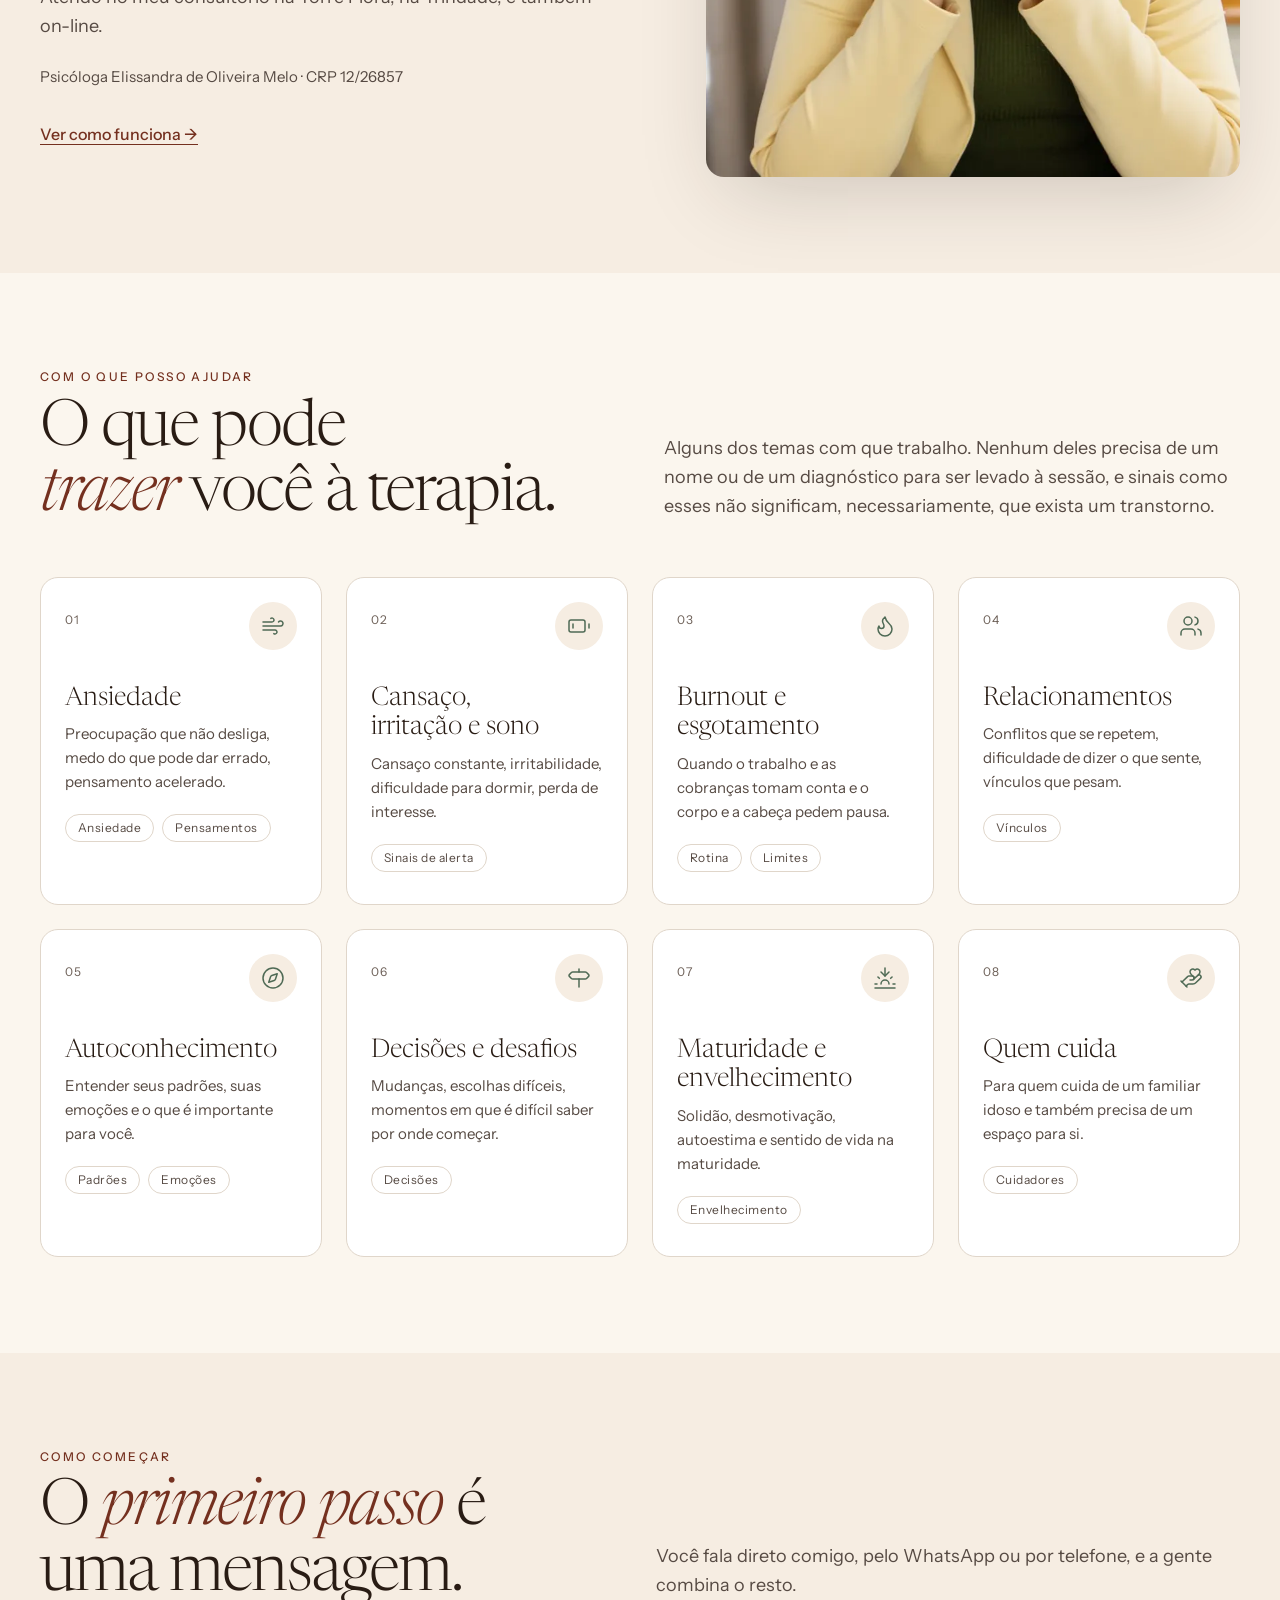
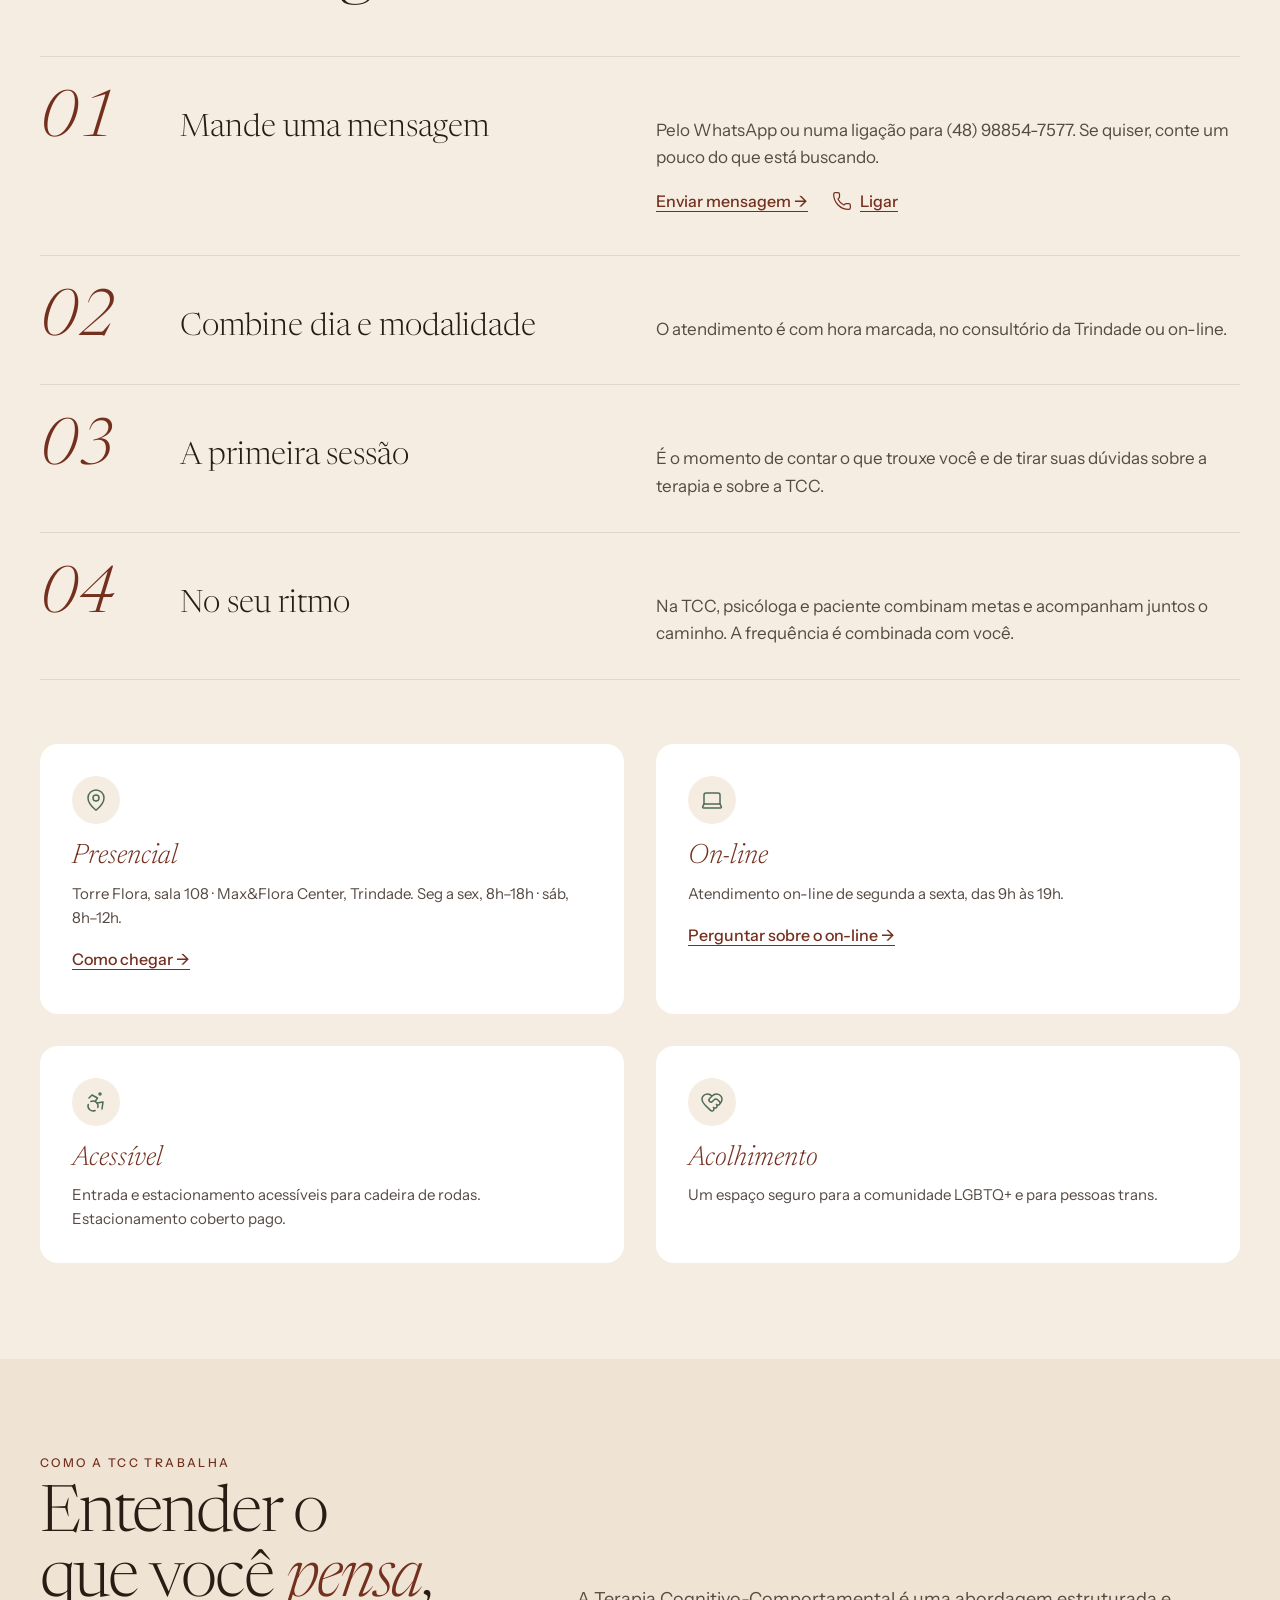
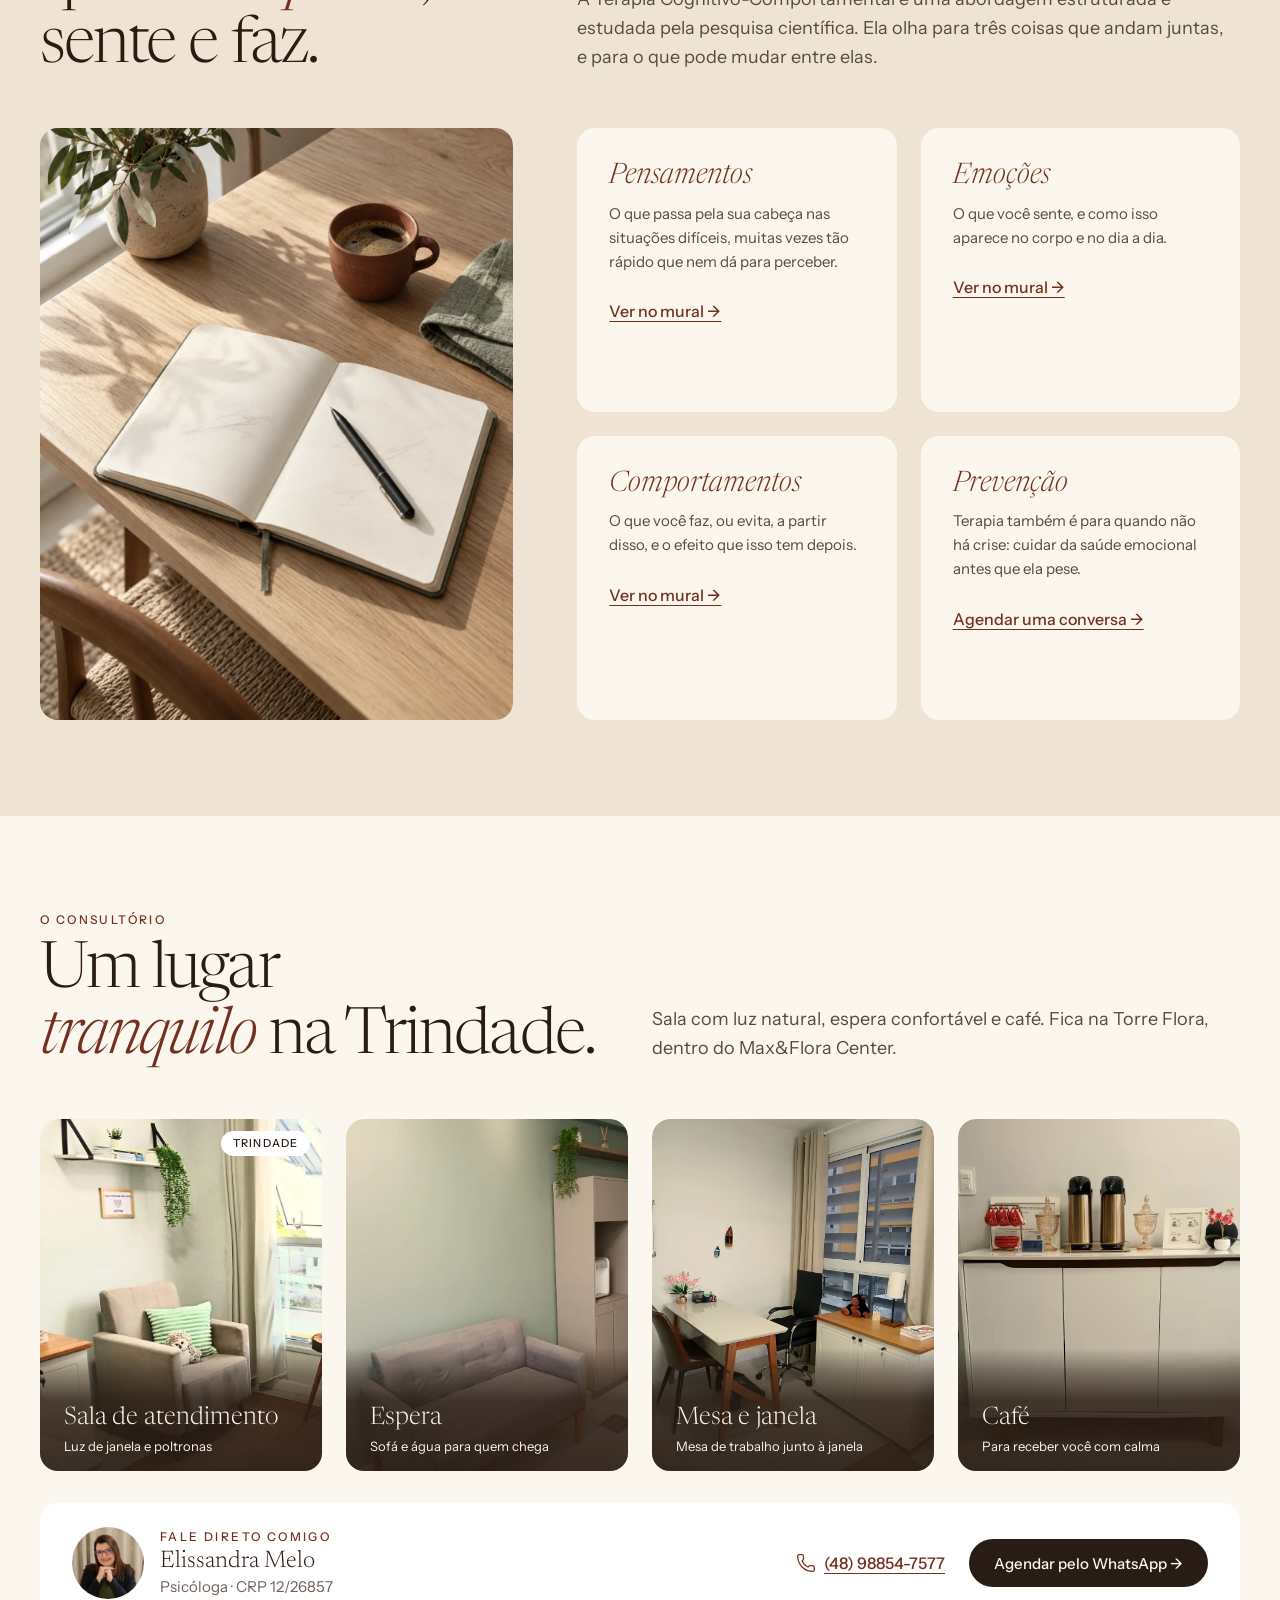
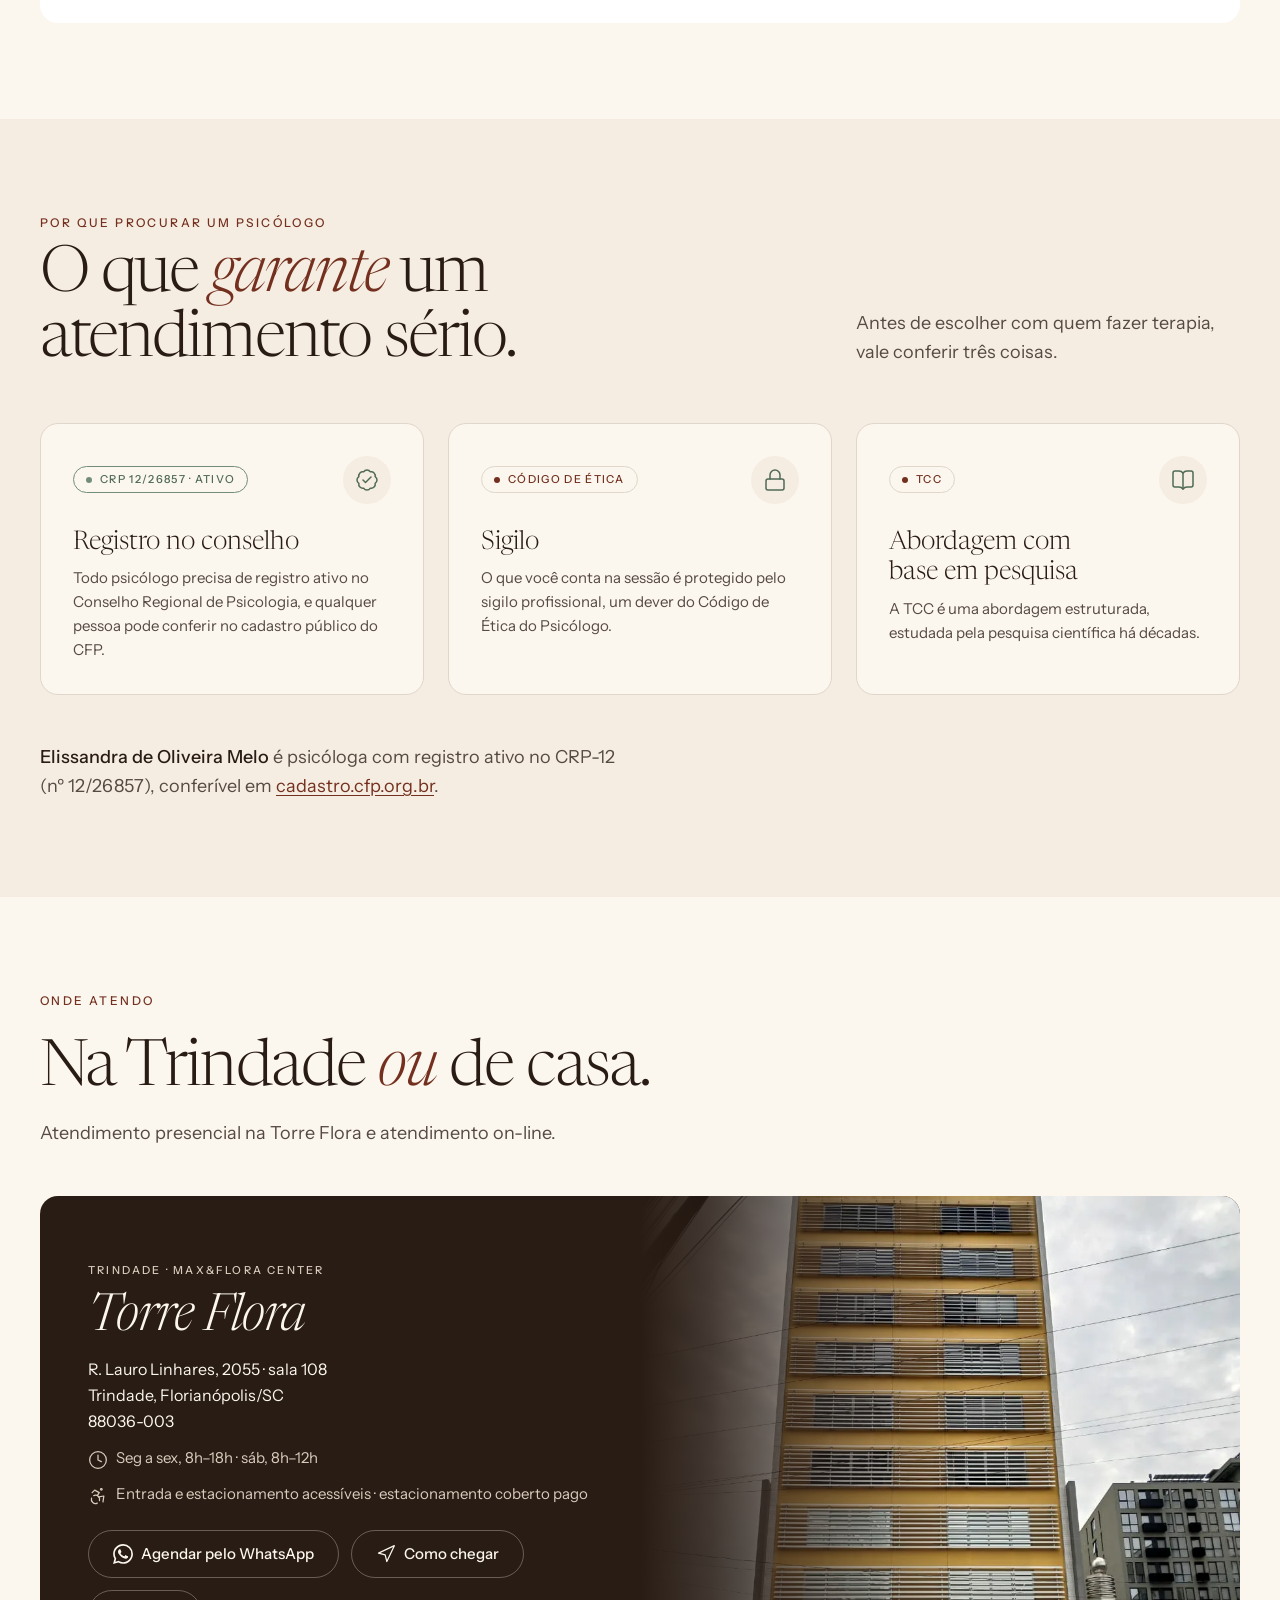
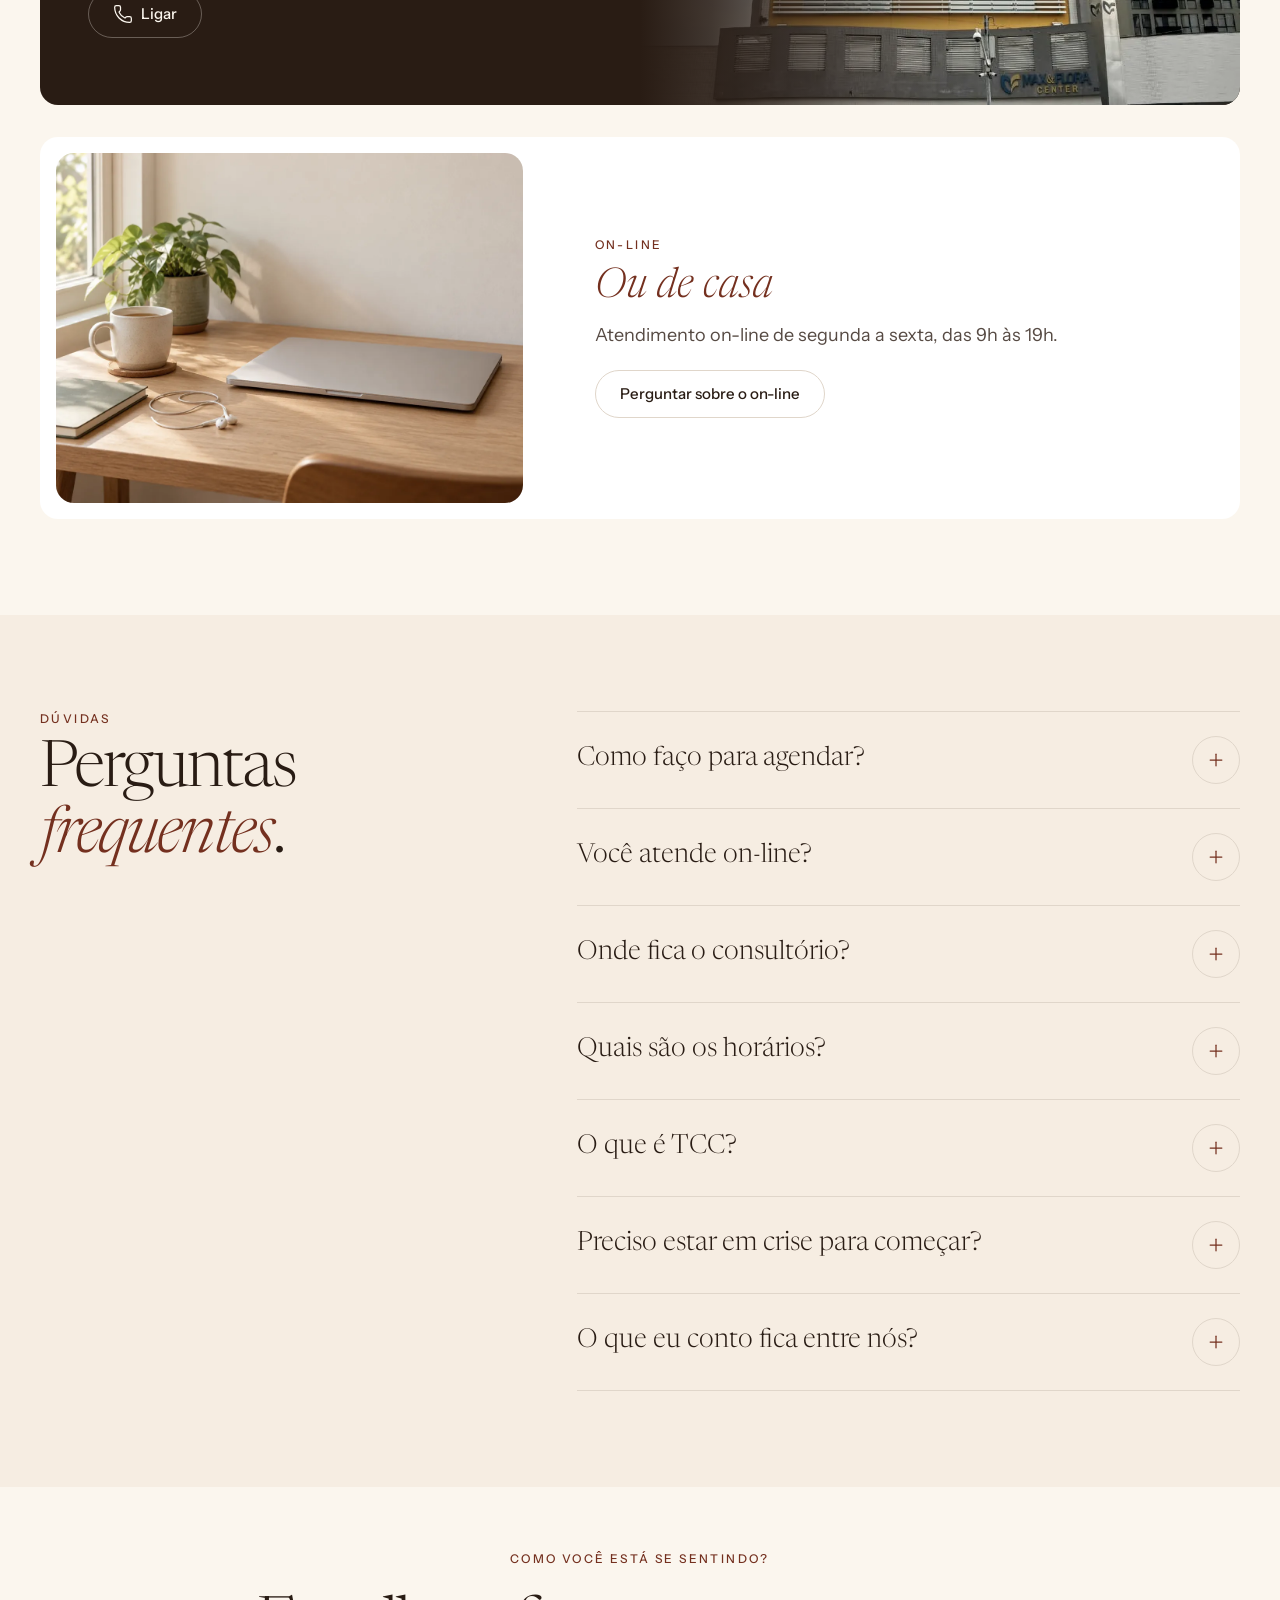
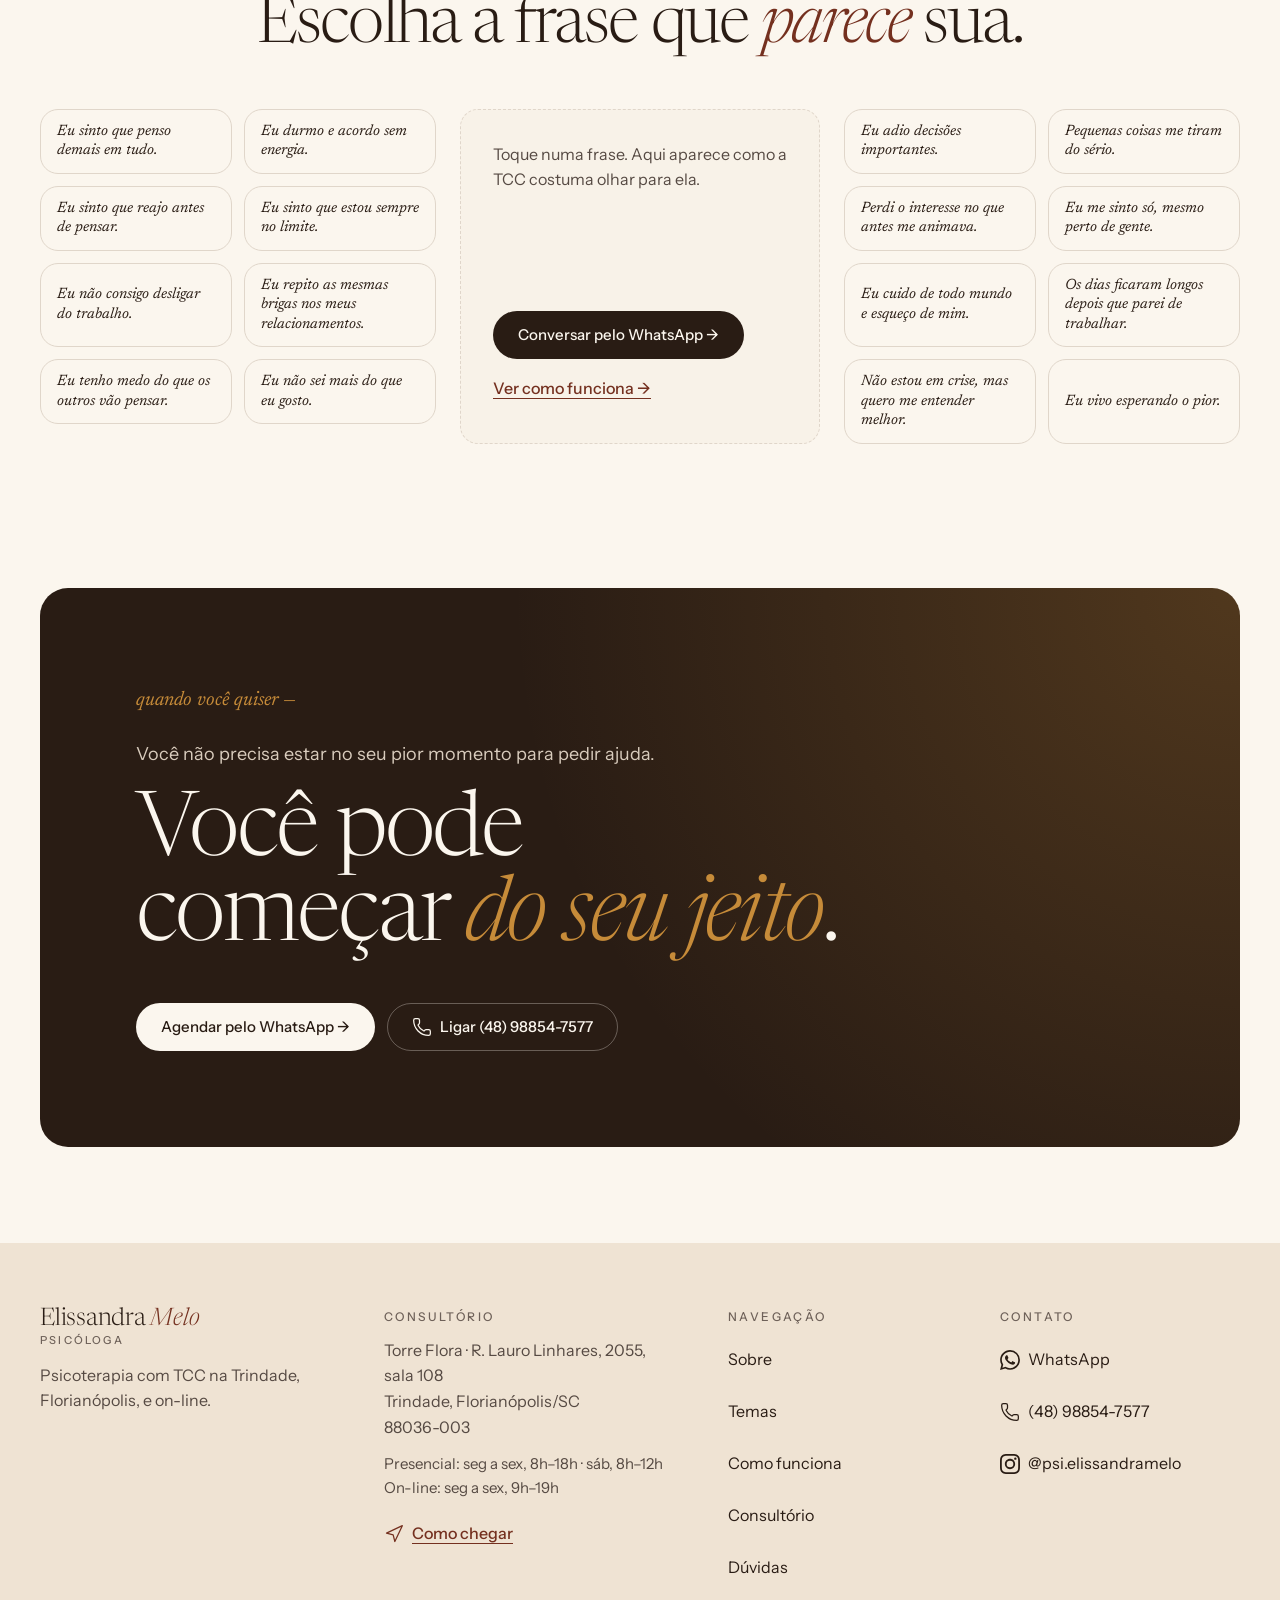
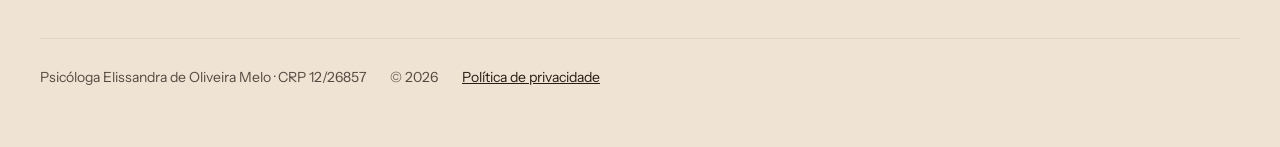
==== commit bfd056ae: "Revisão via Claude Desktop 2026-10-19 12:26" ====
--- a/index.html
+++ b/index.html
@@ -20,8 +20,8 @@
 <link rel="stylesheet" href="assets/css/base.css">
 <link rel="stylesheet" href="assets/css/style.css">
 
-<link rel="preload" as="image" href="assets/img/heroi-sala-celular.webp" type="image/webp" media="(max-width: 899px)">
-<link rel="preload" as="image" href="assets/img/heroi-sala.webp" type="image/webp" media="(min-width: 900px)">
+<link rel="preload" as="image" href="assets/img/heroi-natureza-celular.webp" type="image/webp" media="(max-width: 899px)">
+<link rel="preload" as="image" href="assets/img/heroi-natureza.webp" type="image/webp" media="(min-width: 900px)">
 <script type="application/ld+json">
 {
   "@context": "https://schema.org",
@@ -130,10 +130,10 @@
         <div class="heroi__lado">
           <div class="heroi__midia midia">
             <picture>
-              <source media="(max-width: 899px)" type="image/webp" srcset="assets/img/heroi-sala-celular.webp">
-              <source media="(max-width: 899px)" srcset="assets/img/heroi-sala-celular.jpg">
-              <source type="image/webp" srcset="assets/img/heroi-sala.webp">
-              <img src="assets/img/heroi-sala.jpg" width="1110" height="1200" fetchpriority="high" alt="Sala de atendimento do consultório da Elissandra, com janela ampla, poltrona cinza e poltrona verde">
+              <source media="(max-width: 899px)" type="image/webp" srcset="assets/img/heroi-natureza-celular.webp">
+              <source media="(max-width: 899px)" srcset="assets/img/heroi-natureza-celular.jpg">
+              <source type="image/webp" srcset="assets/img/heroi-natureza.webp">
+              <img src="assets/img/heroi-natureza.jpg" width="1110" height="1200" fetchpriority="high" alt="Mesinha de madeira clara com uma jarra de água, um copo e um vaso com galhos de eucalipto, junto a uma parede verde-sálvia iluminada pela janela">
             </picture>
           </div>
           <p class="identificacao">Psicóloga Elissandra de Oliveira <span class="nowrap">Melo · CRP 12/26857</span></p>
--- a/assets/css/style.css
+++ b/assets/css/style.css
@@ -162,12 +162,15 @@
   display: flex; align-items: center;
   transition: transform .3s ease;
 }
+/* Navbar com cor própria desde o topo (13/10/2026, pedido do Armin: "leve, sutil, da paleta"):
+   --tom-1 (#F6EDE2) translúcido + fio de 1px embaixo. Antes ficava transparente até rolar. */
 .cabecalho::before {
   content: ""; position: absolute; inset: 0; z-index: -1;
-  background: rgba(251, 246, 238, .92);
+  background: rgba(246, 237, 226, .9);
+  border-bottom: 1px solid rgba(224, 214, 202, .8);
   -webkit-backdrop-filter: blur(16px) saturate(1.2);
   backdrop-filter: blur(16px) saturate(1.2);
-  opacity: 0;
+  opacity: 1;
   transition: opacity .3s ease;
 }
 /* Encolher só com transform: a caixa mantém a altura alta, sobe (alto − baixo) e a barra desce metade disso,
@@ -460,6 +463,16 @@
   margin-inline: 0;
 }
 .sobre__midia img { object-position: 50% 30%; }
+/* Celular/tablet (13/10/2026, pedido do Armin): a foto entra logo abaixo do título.
+   O bloco de texto "se abre" na grade (display: contents) para a foto ficar entre o título e o texto.
+   Ritmo: rótulo+título → foto 32 · foto → texto 32 · entre parágrafos/identificação/link 24 (o mesmo de antes). */
+@media (max-width: 899px) {
+  .sobre__grade { gap: var(--space-5); justify-items: start; }
+  .sobre__texto { display: contents; }
+  .sobre__texto > * { order: 2; }
+  .sobre__texto > .cabeca__titulo { order: 0; }
+  .sobre__midia { order: 1; margin-block: var(--space-2); }
+}
 @media (min-width: 900px) {
   .sobre__grade {
     grid-template-columns: minmax(0, 1fr) minmax(0, 1fr);
@@ -798,7 +811,7 @@
 .acordeao details.aberto .acordeao__botao .icone { transform: rotate(45deg); }
 @media (min-width: 900px) {
   .duvidas__grade { grid-template-columns: minmax(0, 5fr) minmax(0, 7fr); gap: var(--space-8); align-items: start; }
-  .duvidas__cabeca { position: sticky; top: calc(var(--cabecalho-baixo) + var(--space-6)); }
+  /* sem sticky: regra do Armin (13/10/2026), nenhum título acompanha a rolagem no computador */
   .acordeao summary { font-size: 1.625rem; padding-block: var(--space-5); }
 }
 
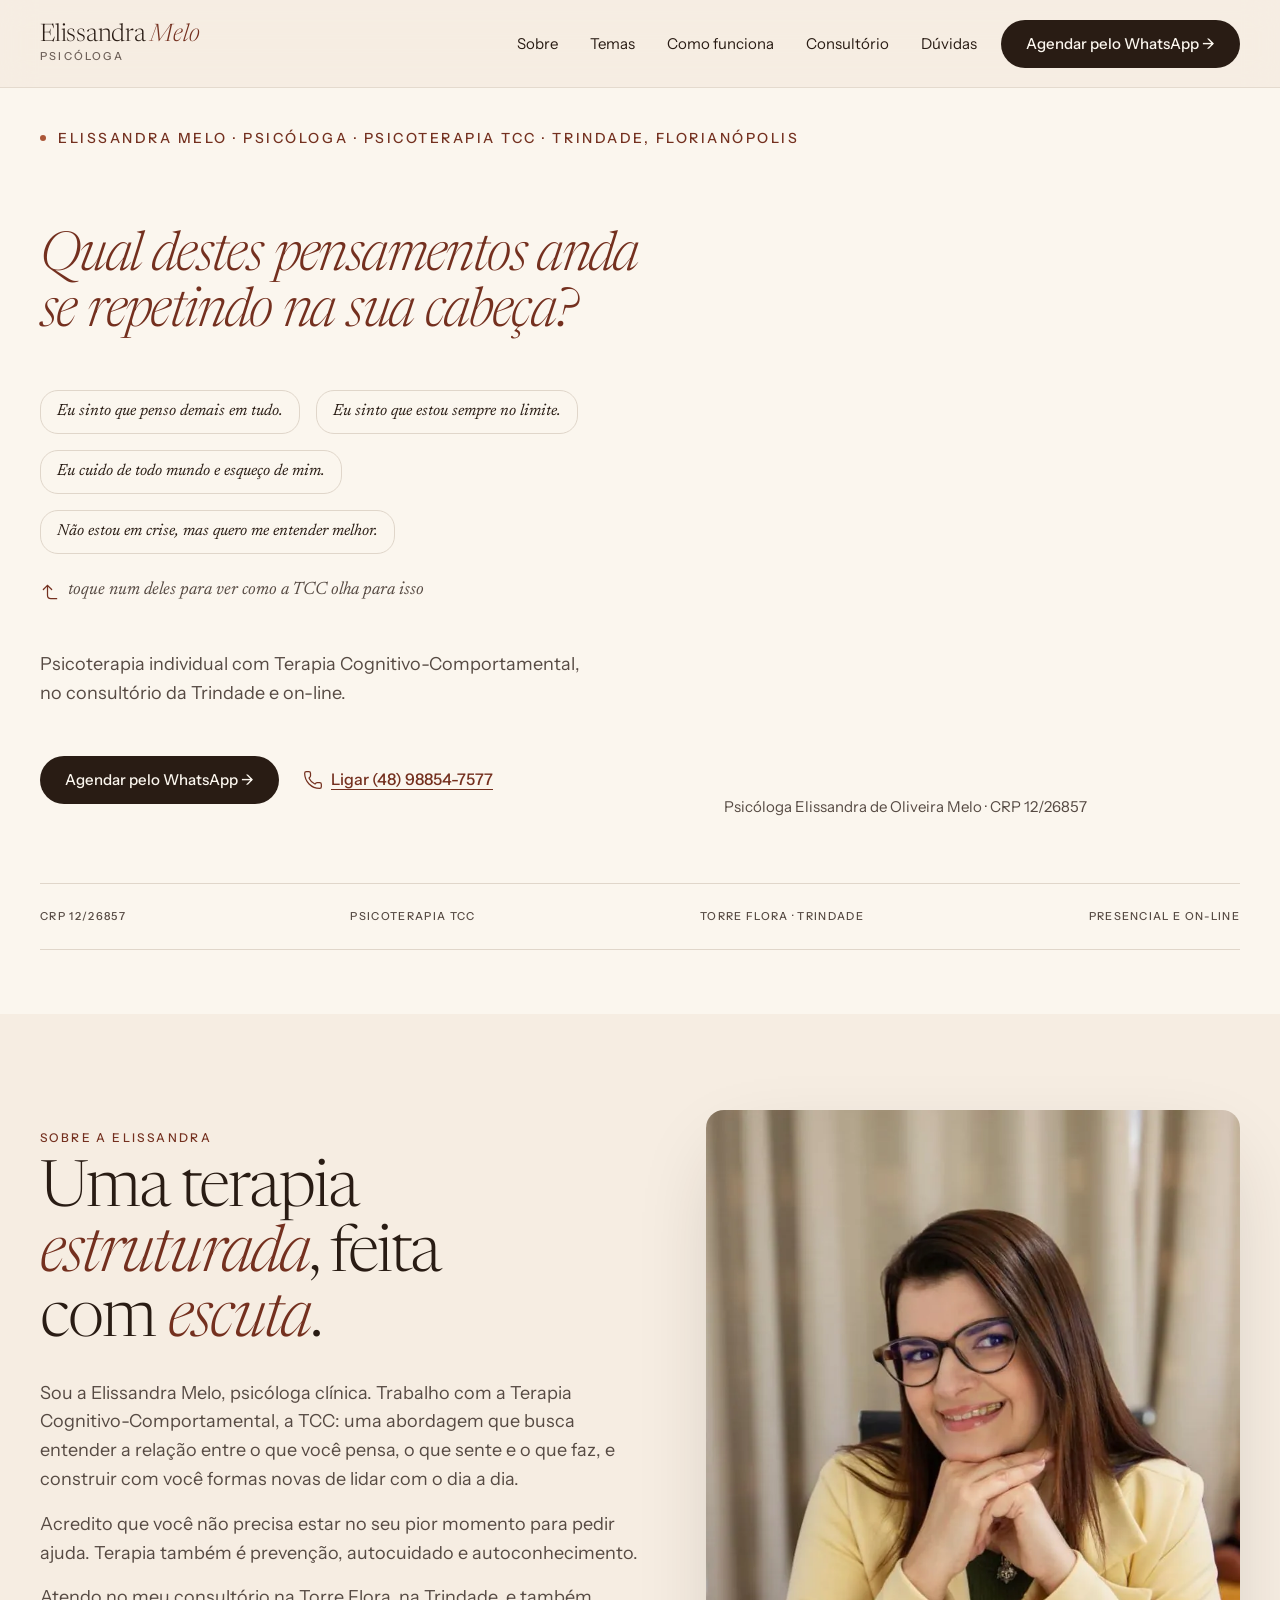
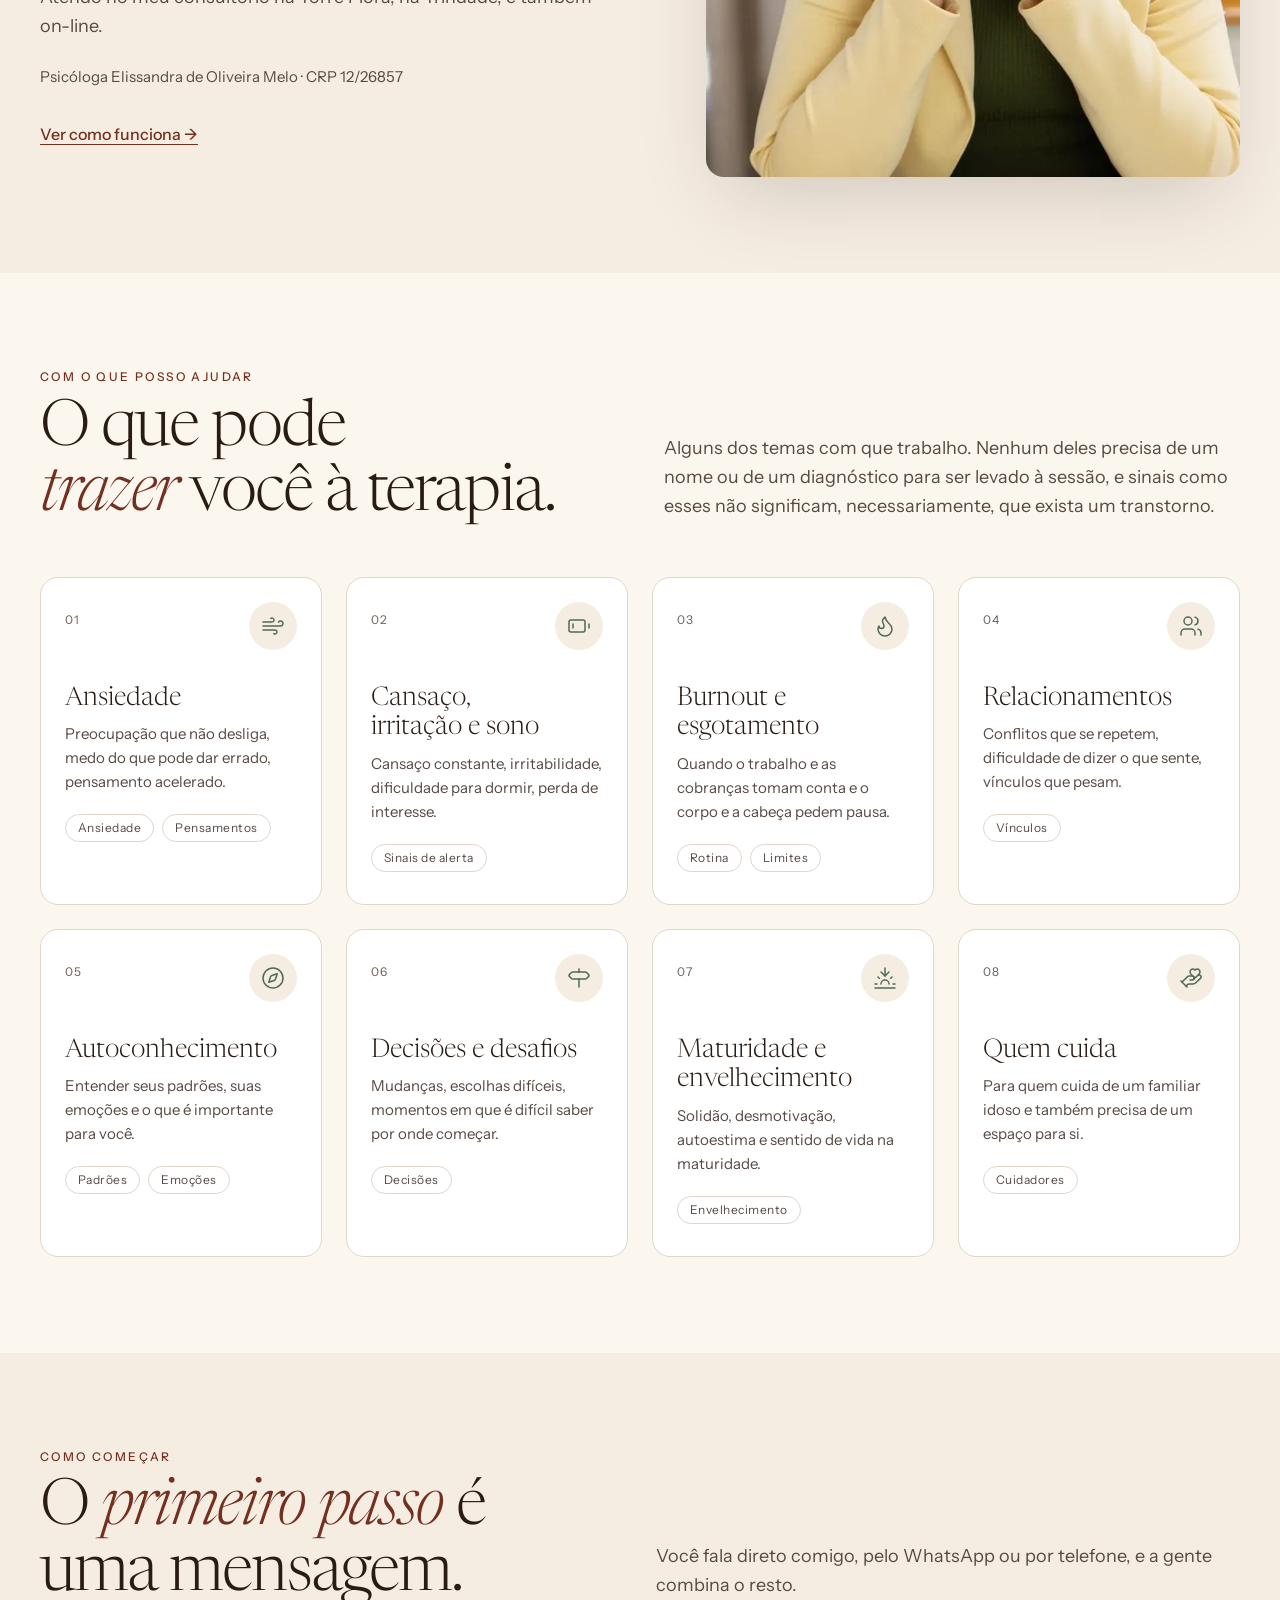
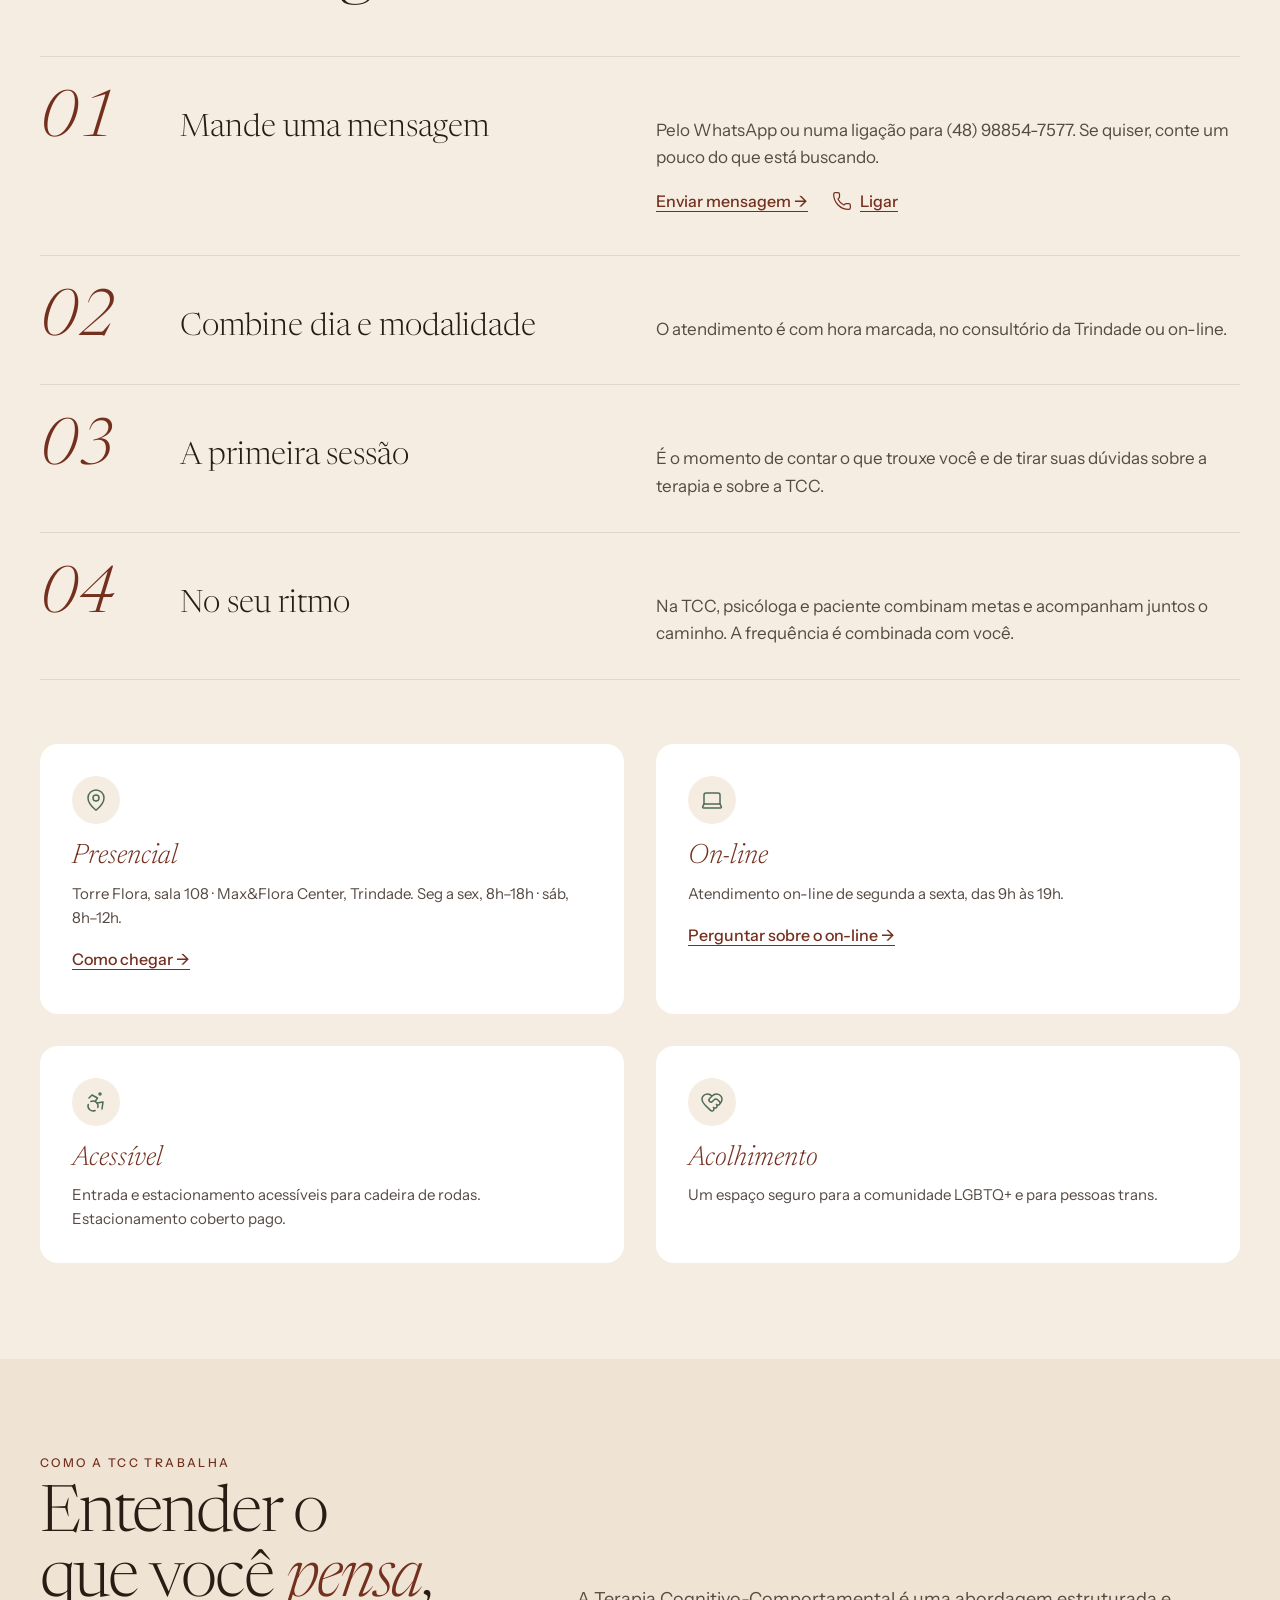
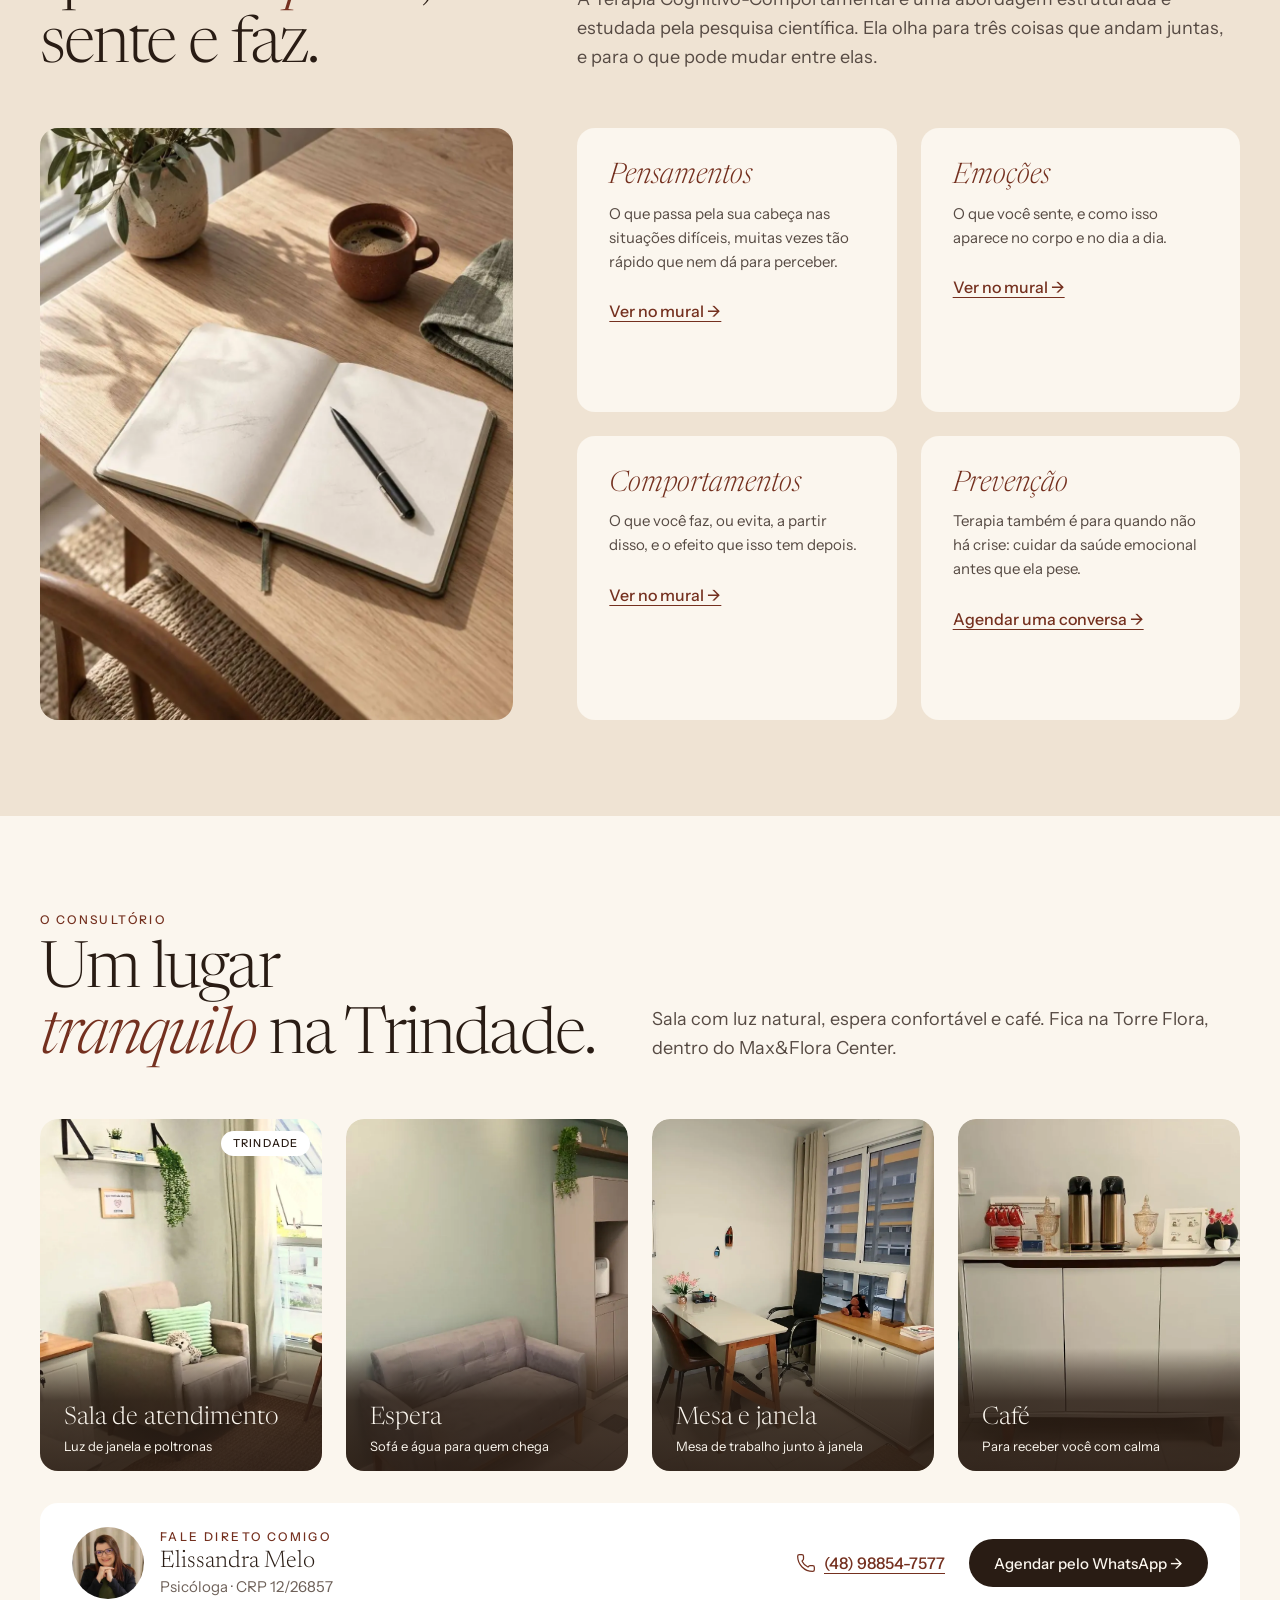
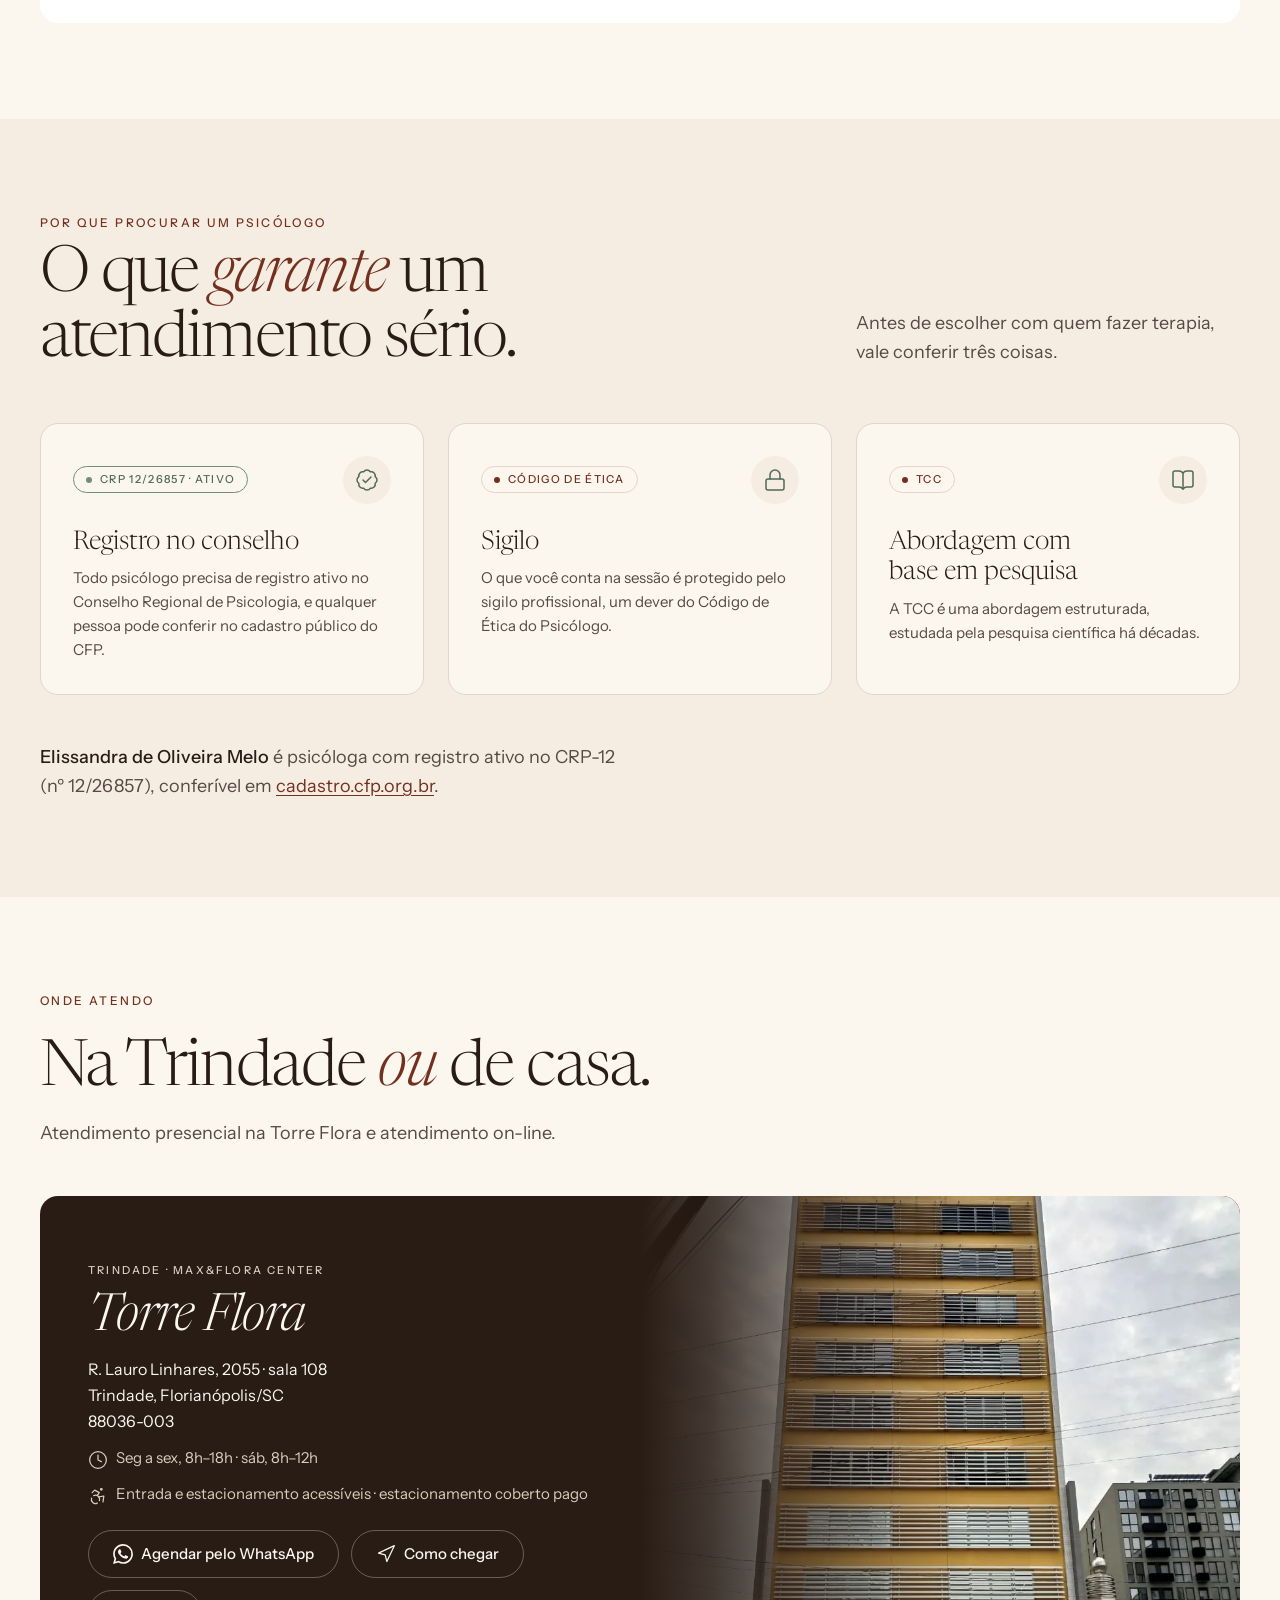
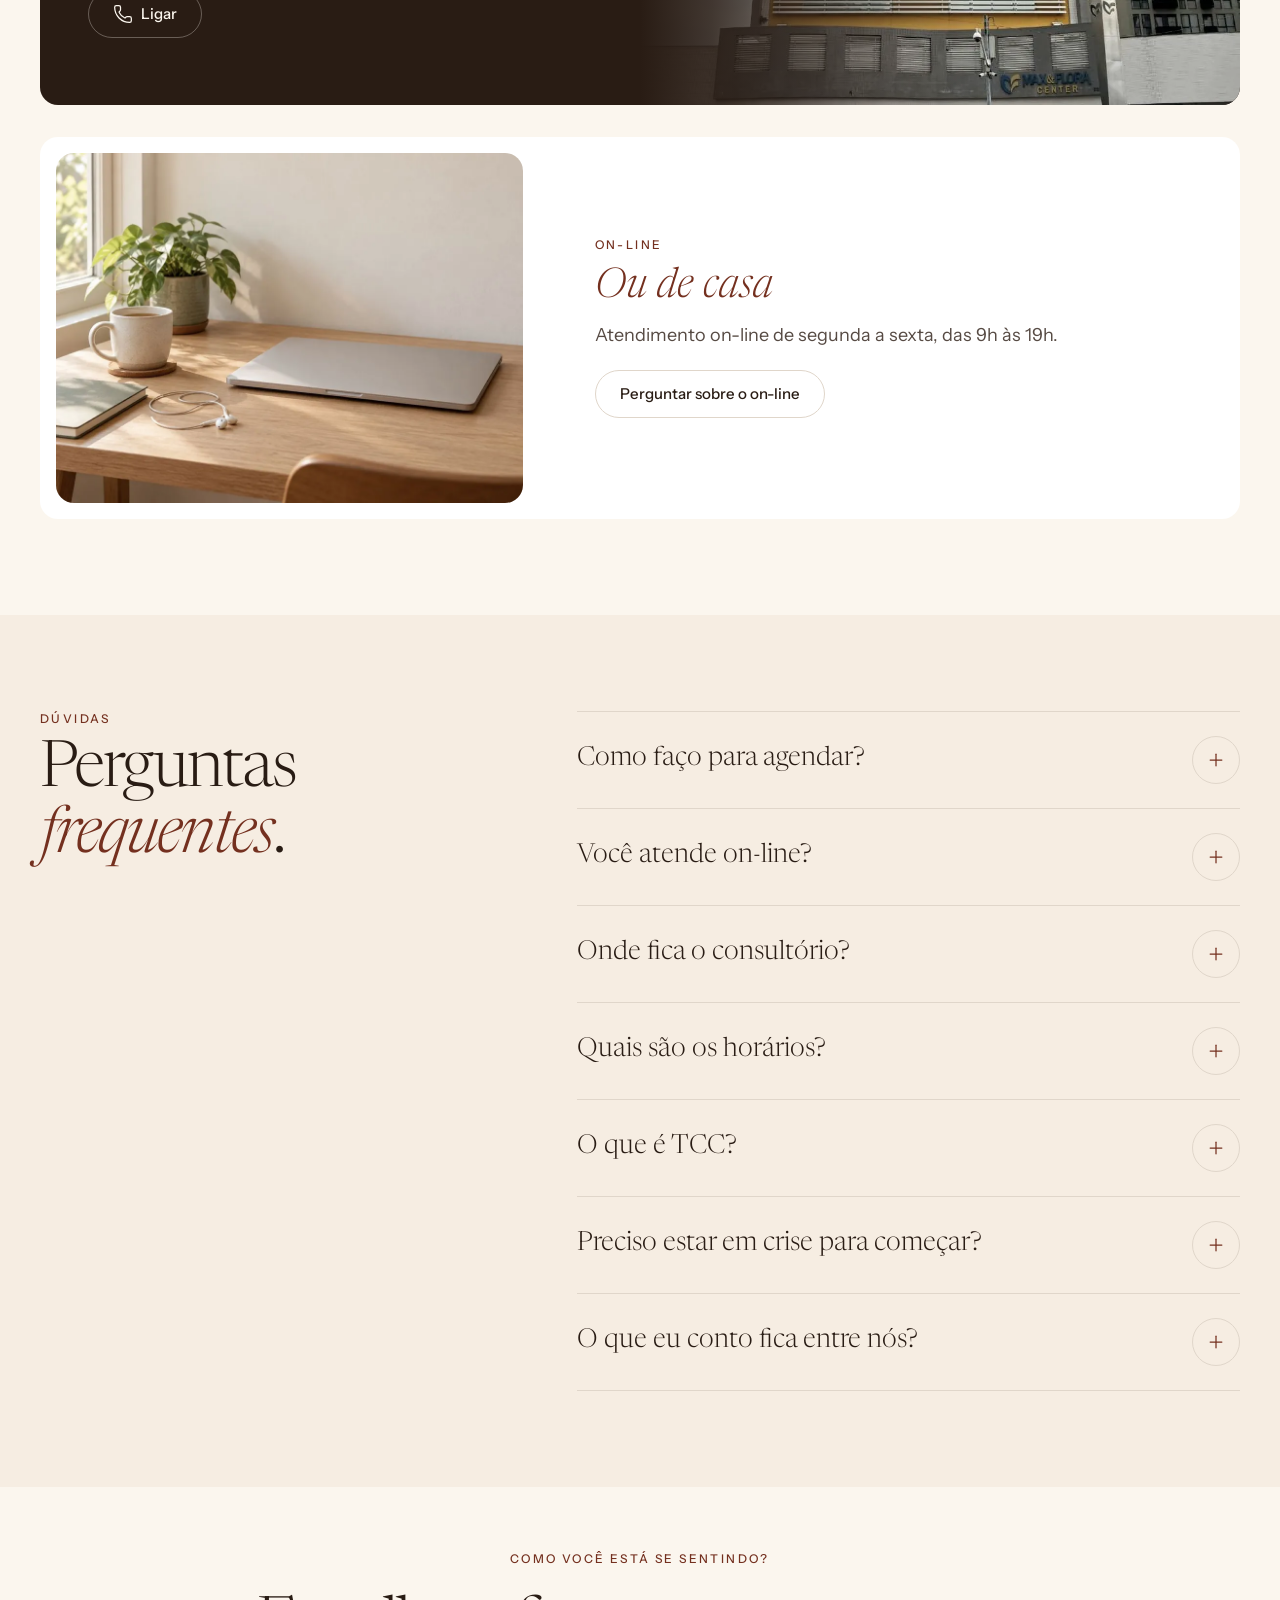
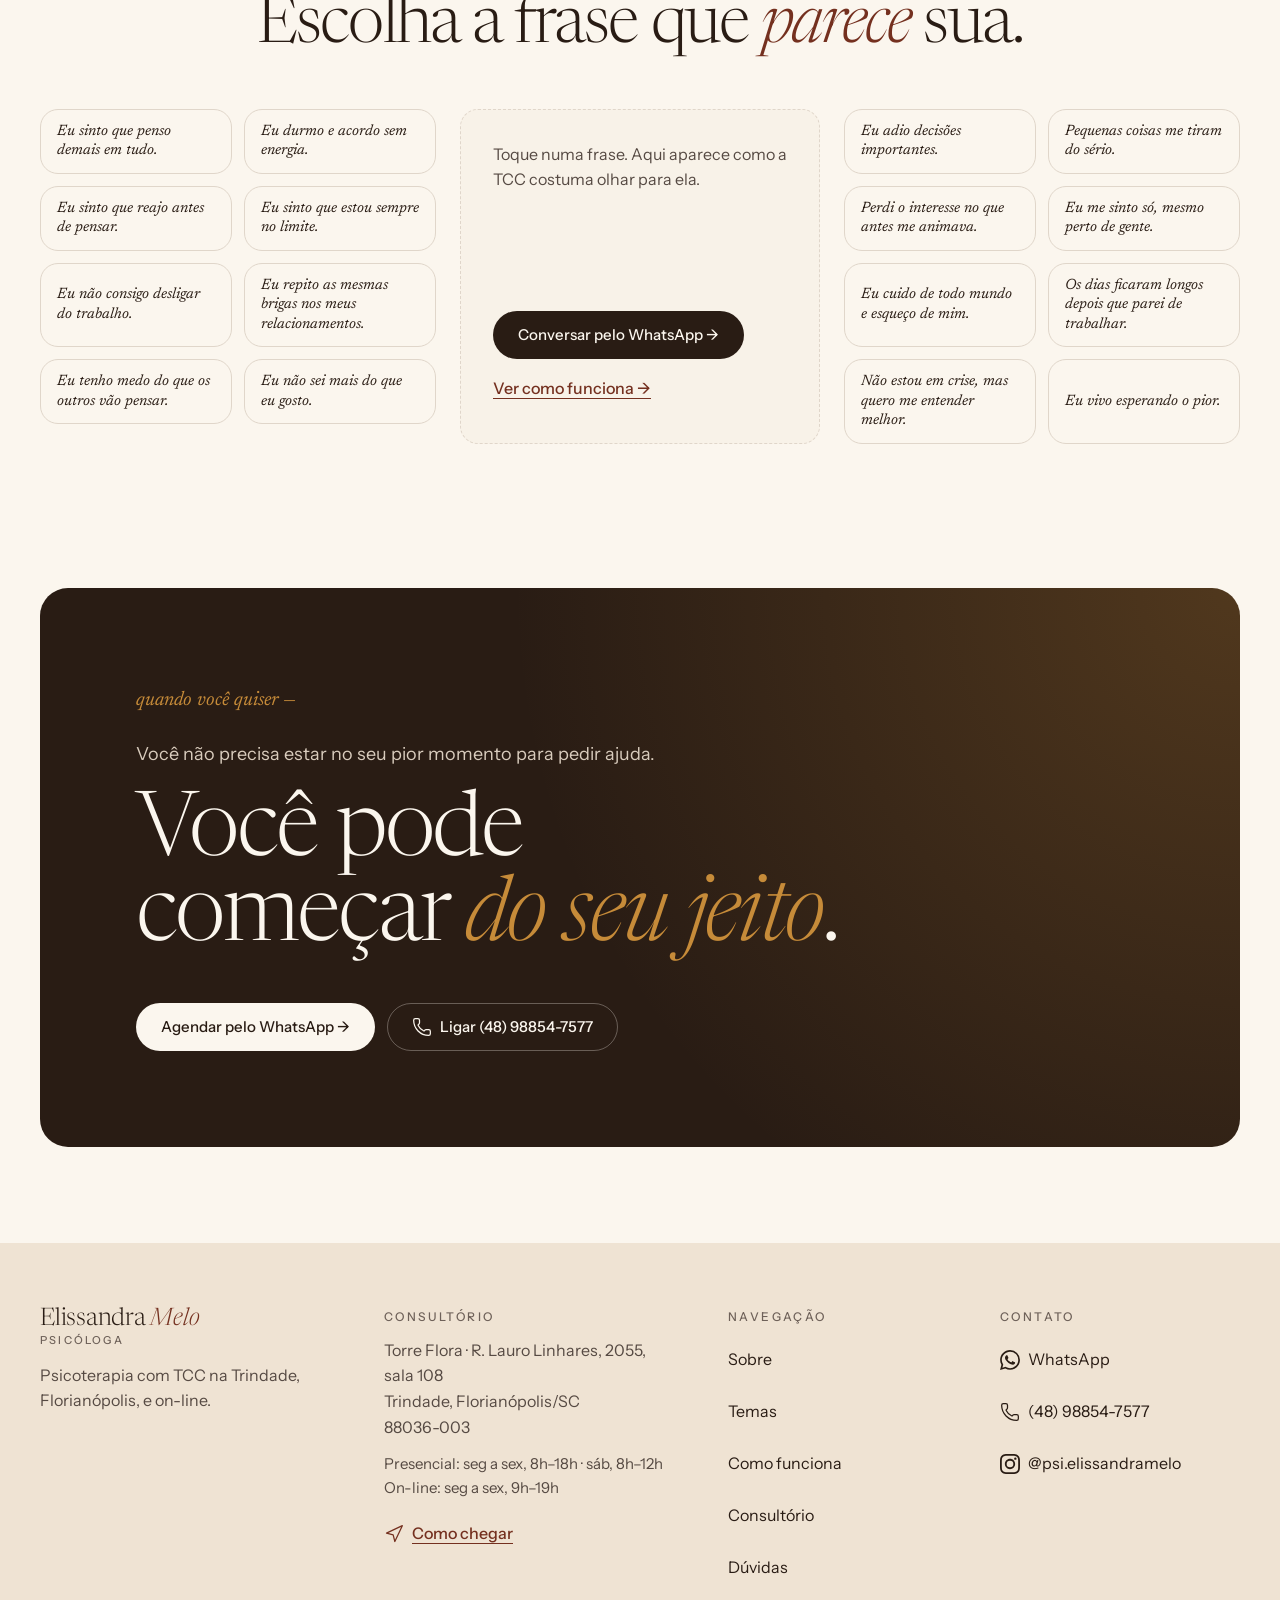
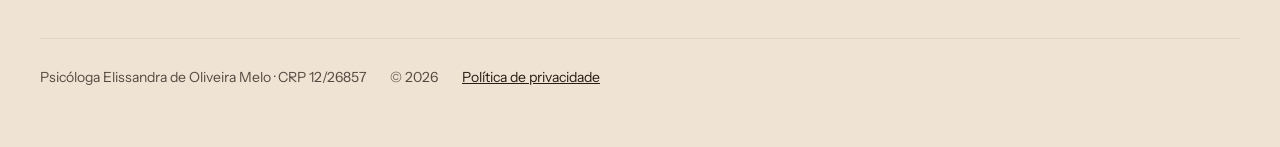
==== commit 01fecf72: "Revisão via Claude Desktop 2026-10-19 15:04" ====
--- a/index.html
+++ b/index.html
@@ -17,11 +17,9 @@
 <link rel="preconnect" href="https://fonts.googleapis.com">
 <link rel="preconnect" href="https://fonts.gstatic.com" crossorigin>
 <link href="https://fonts.googleapis.com/css2?family=Newsreader:ital,opsz,wght@0,72,300;1,72,300;1,72,400&family=Instrument+Sans:wght@400;500&display=swap" rel="stylesheet">
+<link rel="preload" as="image" media="(max-width: 899px)" imagesrcset="assets/img/heroi-natureza-celular-480.webp 480w, assets/img/heroi-natureza-celular-960.webp 960w" imagesizes="100vw">
 <link rel="stylesheet" href="assets/css/base.css">
 <link rel="stylesheet" href="assets/css/style.css">
-
-<link rel="preload" as="image" href="assets/img/heroi-natureza-celular.webp" type="image/webp" media="(max-width: 899px)">
-<link rel="preload" as="image" href="assets/img/heroi-natureza.webp" type="image/webp" media="(min-width: 900px)">
 <script type="application/ld+json">
 {
   "@context": "https://schema.org",
@@ -130,11 +128,10 @@
         <div class="heroi__lado">
           <div class="heroi__midia midia">
             <picture>
-              <source media="(max-width: 899px)" type="image/webp" srcset="assets/img/heroi-natureza-celular.webp">
-              <source media="(max-width: 899px)" srcset="assets/img/heroi-natureza-celular.jpg">
-              <source type="image/webp" srcset="assets/img/heroi-natureza.webp">
-              <img src="assets/img/heroi-natureza.jpg" width="1110" height="1200" fetchpriority="high" alt="Mesinha de madeira clara com uma jarra de água, um copo e um vaso com galhos de eucalipto, junto a uma parede verde-sálvia iluminada pela janela">
-            </picture>
+  <source type="image/webp" media="(max-width: 899px)" srcset="assets/img/heroi-natureza-celular-480.webp 480w, assets/img/heroi-natureza-celular-960.webp 960w" sizes="100vw">
+  <source type="image/webp" srcset="assets/img/heroi-natureza-960.webp 960w" sizes="100vw">
+  <img src="assets/img/heroi-natureza-960.jpg" width="1110" height="1200" alt="Mesinha de madeira clara com uma jarra de água, um copo e um vaso com galhos de eucalipto, junto a uma parede verde-sálvia iluminada pela janela" decoding="async" fetchpriority="high">
+</picture>
           </div>
           <p class="identificacao">Psicóloga Elissandra de Oliveira <span class="nowrap">Melo · CRP 12/26857</span></p>
         </div>
@@ -166,9 +163,10 @@
       </div>
       <div class="sobre__midia midia">
         <picture>
-          <source type="image/webp" srcset="assets/img/sobre-elissandra.webp">
-          <img src="assets/img/sobre-elissandra.jpg" width="801" height="1001" loading="lazy" alt="Elissandra Melo, de casaco amarelo, sorrindo com as mãos apoiadas no queixo">
-        </picture>
+  <source type="image/webp" media="(max-width: 899px)" srcset="assets/img/sobre-elissandra-480.webp 480w, assets/img/sobre-elissandra-960.webp 960w" sizes="100vw">
+  <source type="image/webp" srcset="assets/img/sobre-elissandra-960.webp 960w" sizes="50vw">
+  <img src="assets/img/sobre-elissandra-960.jpg" width="801" height="1001" alt="Elissandra Melo, de casaco amarelo, sorrindo com as mãos apoiadas no queixo" decoding="async">
+</picture>
       </div>
     </div>
   </section>
@@ -307,9 +305,10 @@
       <div class="abordagem__grade">
         <div class="abordagem__midia midia">
           <picture>
-            <source type="image/webp" srcset="assets/img/abordagem-caderno.webp">
-            <img src="assets/img/abordagem-caderno.jpg" width="1200" height="1500" loading="lazy" alt="Caderno aberto com caneta sobre uma mesa clara, em luz quente de janela">
-          </picture>
+  <source type="image/webp" media="(max-width: 899px)" srcset="assets/img/abordagem-caderno-480.webp 480w, assets/img/abordagem-caderno-960.webp 960w" sizes="100vw">
+  <source type="image/webp" srcset="assets/img/abordagem-caderno-960.webp 960w" sizes="50vw">
+  <img src="assets/img/abordagem-caderno-960.jpg" width="1200" height="1500" alt="Caderno aberto com caneta sobre uma mesa clara, em luz quente de janela" decoding="async">
+</picture>
         </div>
         <ul class="abordagem__cartoes" role="list">
           <li class="cartao-abordagem">
@@ -351,9 +350,10 @@
         <li class="foto-card">
           <div class="foto-card__midia midia">
             <picture>
-              <source type="image/webp" srcset="assets/img/consultorio-sala.webp">
-              <img src="assets/img/consultorio-sala.jpg" width="760" height="950" loading="lazy" alt="Canto da sala de atendimento com prateleira, planta e poltrona cinza com almofada">
-            </picture>
+  <source type="image/webp" media="(max-width: 899px)" srcset="assets/img/consultorio-sala-480.webp 480w, assets/img/consultorio-sala-960.webp 960w" sizes="100vw">
+  <source type="image/webp" srcset="assets/img/consultorio-sala-960.webp 960w" sizes="50vw">
+  <img src="assets/img/consultorio-sala-960.jpg" width="760" height="950" alt="Canto da sala de atendimento com prateleira, planta e poltrona cinza com almofada" decoding="async" loading="lazy">
+</picture>
           </div>
           <span class="foto-card__selo">Trindade</span>
           <div class="foto-card__legenda"><h3>Sala de atendimento</h3><p>Luz de janela e poltronas</p></div>
@@ -361,27 +361,30 @@
         <li class="foto-card">
           <div class="foto-card__midia midia">
             <picture>
-              <source type="image/webp" srcset="assets/img/consultorio-espera.webp">
-              <img src="assets/img/consultorio-espera.jpg" width="760" height="950" loading="lazy" alt="Espera do consultório com sofá cinza e parede verde-sálvia">
-            </picture>
+  <source type="image/webp" media="(max-width: 899px)" srcset="assets/img/consultorio-espera-480.webp 480w, assets/img/consultorio-espera-960.webp 960w" sizes="100vw">
+  <source type="image/webp" srcset="assets/img/consultorio-espera-960.webp 960w" sizes="50vw">
+  <img src="assets/img/consultorio-espera-960.jpg" width="760" height="950" alt="Espera do consultório com sofá cinza e parede verde-sálvia" decoding="async" loading="lazy">
+</picture>
           </div>
           <div class="foto-card__legenda"><h3>Espera</h3><p>Sofá e água para quem chega</p></div>
         </li>
         <li class="foto-card">
           <div class="foto-card__midia midia">
             <picture>
-              <source type="image/webp" srcset="assets/img/consultorio-mesa.webp">
-              <img src="assets/img/consultorio-mesa.jpg" width="960" height="1200" loading="lazy" alt="Mesa de trabalho com cadeiras junto à janela do consultório">
-            </picture>
+  <source type="image/webp" media="(max-width: 899px)" srcset="assets/img/consultorio-mesa-480.webp 480w, assets/img/consultorio-mesa-960.webp 960w" sizes="100vw">
+  <source type="image/webp" srcset="assets/img/consultorio-mesa-960.webp 960w" sizes="50vw">
+  <img src="assets/img/consultorio-mesa-960.jpg" width="960" height="1200" alt="Mesa de trabalho com cadeiras junto à janela do consultório" decoding="async" loading="lazy">
+</picture>
           </div>
           <div class="foto-card__legenda"><h3>Mesa e janela</h3><p>Mesa de trabalho junto à janela</p></div>
         </li>
         <li class="foto-card">
           <div class="foto-card__midia midia">
             <picture>
-              <source type="image/webp" srcset="assets/img/consultorio-cafe.webp">
-              <img src="assets/img/consultorio-cafe.jpg" width="760" height="950" loading="lazy" alt="Aparador com garrafas de café, xícaras e flores na espera">
-            </picture>
+  <source type="image/webp" media="(max-width: 899px)" srcset="assets/img/consultorio-cafe-480.webp 480w, assets/img/consultorio-cafe-960.webp 960w" sizes="100vw">
+  <source type="image/webp" srcset="assets/img/consultorio-cafe-960.webp 960w" sizes="50vw">
+  <img src="assets/img/consultorio-cafe-960.jpg" width="760" height="950" alt="Aparador com garrafas de café, xícaras e flores na espera" decoding="async" loading="lazy">
+</picture>
           </div>
           <div class="foto-card__legenda"><h3>Café</h3><p>Para receber você com calma</p></div>
         </li>
@@ -390,9 +393,10 @@
         <div class="contato-card__pessoa">
           <div class="contato-card__avatar midia">
             <picture>
-              <source type="image/webp" srcset="assets/img/avatar-elissandra.webp">
-              <img src="assets/img/avatar-elissandra.jpg" width="400" height="400" loading="lazy" alt="Elissandra Melo no consultório">
-            </picture>
+  <source type="image/webp" media="(max-width: 899px)" srcset="assets/img/avatar-elissandra-480.webp 480w, assets/img/avatar-elissandra-960.webp 960w" sizes="100vw">
+  <source type="image/webp" srcset="assets/img/avatar-elissandra-960.webp 960w" sizes="50vw">
+  <img src="assets/img/avatar-elissandra-960.jpg" width="400" height="400" alt="Elissandra Melo no consultório" decoding="async" loading="lazy">
+</picture>
           </div>
           <div>
             <p class="contato-card__titulo">Fale direto comigo</p>
@@ -462,17 +466,19 @@
         </div>
         <div class="banner__midia midia">
           <picture>
-            <source type="image/webp" srcset="assets/img/onde-torre-flora.webp">
-            <img src="assets/img/onde-torre-flora.jpg" width="920" height="780" loading="lazy" alt="Fachada amarela da Torre Flora, no Max&amp;Flora Center, na Trindade">
-          </picture>
+  <source type="image/webp" media="(max-width: 899px)" srcset="assets/img/onde-torre-flora-480.webp 480w, assets/img/onde-torre-flora-960.webp 960w" sizes="100vw">
+  <source type="image/webp" srcset="assets/img/onde-torre-flora-960.webp 960w" sizes="50vw">
+  <img src="assets/img/onde-torre-flora-960.jpg" width="920" height="780" alt="Fachada amarela da Torre Flora, no Max&amp;Flora Center, na Trindade" decoding="async" loading="lazy">
+</picture>
         </div>
       </div>
       <div class="online">
         <div class="online__midia midia">
           <picture>
-            <source type="image/webp" srcset="assets/img/online-notebook.webp">
-            <img src="assets/img/online-notebook.jpg" width="1200" height="900" loading="lazy" alt="Notebook aberto e caneca sobre uma mesa clara">
-          </picture>
+  <source type="image/webp" media="(max-width: 899px)" srcset="assets/img/online-notebook-480.webp 480w, assets/img/online-notebook-960.webp 960w" sizes="100vw">
+  <source type="image/webp" srcset="assets/img/online-notebook-960.webp 960w" sizes="50vw">
+  <img src="assets/img/online-notebook-960.jpg" width="1200" height="900" alt="Notebook aberto e caneca sobre uma mesa clara" decoding="async" loading="lazy">
+</picture>
         </div>
         <div class="online__texto">
           <p class="rotulo"><span class="nowrap">On-line</span></p>
--- a/assets/css/style.css
+++ b/assets/css/style.css
@@ -226,7 +226,7 @@
     text-decoration: none; white-space: nowrap;
     background-image: linear-gradient(currentColor, currentColor);
     background-size: 0 1px; background-repeat: no-repeat; background-position: 0 calc(100% - 10px);
-    transition: background-size .25s ease;
+    transition: none;
   }
   .cabecalho__nav a:hover { background-size: 100% 1px; }
   .cabecalho__cta { display: inline-flex; flex-shrink: 0; }
@@ -381,7 +381,8 @@
   .heroi__opcao { font-size: 0.9375rem; }
   .heroi__apoio { display: none; }
   /* rótulo menor no celular (pedido do Armin, 13/10): mesmo tamanho dos selos */
-  .heroi__rotulo { font-size: 0.6875rem; letter-spacing: 0.14em; gap: var(--space-2); }
+  /* 2ª redução (19/10): 10px e tracking 0.08em, pedido do Armin ("diminuir bem") */
+  .heroi__rotulo { font-size: 0.625rem; letter-spacing: 0.08em; gap: var(--space-2); }
 }
 .anotacao {
   display: inline-flex; align-items: flex-start; gap: var(--space-2);
@@ -408,6 +409,18 @@
   font-size: 0.6875rem; font-weight: 500;
   letter-spacing: 0.12em; text-transform: uppercase; line-height: 1.5;
   color: var(--texto);
+}
+/* Celular/tablet (19/10/2026, pedido do Armin): a imagem entra logo abaixo da headline.
+   Texto e lado "se abrem" na grade (display: contents) e a ordem vira: título → foto → frases → anotação →
+   botões → linha do CRP. Ritmo: título→foto 32 · foto→frases 32 · entre frases 16 · frases→anotação 24 ·
+   anotação→botões 48 · botões→CRP 32. */
+@media (max-width: 899px) {
+  .heroi__grade { gap: 0; justify-items: start; }
+  .heroi__texto, .heroi__lado { display: contents; }
+  .heroi__titulo { order: 0; }
+  .heroi__midia { order: 1; margin-block-start: var(--space-6); }
+  .heroi__frases[role="list"], .heroi .anotacao, .heroi__apoio, .heroi .acoes { order: 2; }
+  .heroi__lado .identificacao { order: 3; margin-block-start: var(--space-6); }
 }
 @media (min-width: 900px) {
   .heroi { padding-block: var(--space-10) var(--space-8); }
@@ -800,7 +813,7 @@
 }
 .acordeao__botao .icone { transition: transform .3s ease; }
 .acordeao summary:hover .acordeao__botao { border-color: var(--terracota); }
-.acordeao__resposta { display: grid; grid-template-rows: 0fr; transition: grid-template-rows .4s ease; }
+.acordeao__resposta { display: grid; grid-template-rows: 0fr; transition: none; }
 .acordeao__resposta > div { overflow: hidden; min-height: 0; }
 .acordeao__resposta p { max-width: 34em; font-size: 1rem; }
 .acordeao__resposta p + p { margin-block-start: var(--space-2); }
@@ -975,3 +988,9 @@
 /* Com Lenis ativo, o deslocamento do cabeçalho já vem do offset do Lenis (main.js); sem isto o scroll-margin do
    base.css somava de novo e a âncora parava ~100px abaixo do cabeçalho. Sem Lenis (reduce), vale o do base.css. */
 html.lenis [id] { scroll-margin-top: 0; }
+
+
+/* Regra do Armin, 19/10/2026 (§0 "Rolagem leve no celular"): sem vidro desfocado no celular; fundo quase opaco. Aplicado por aplicar-carregamento.mjs. */
+@media (max-width: 899px) {
+  .cabecalho::before { -webkit-backdrop-filter: none; backdrop-filter: none; background: rgba(246, 237, 226, 0.96); }
+}
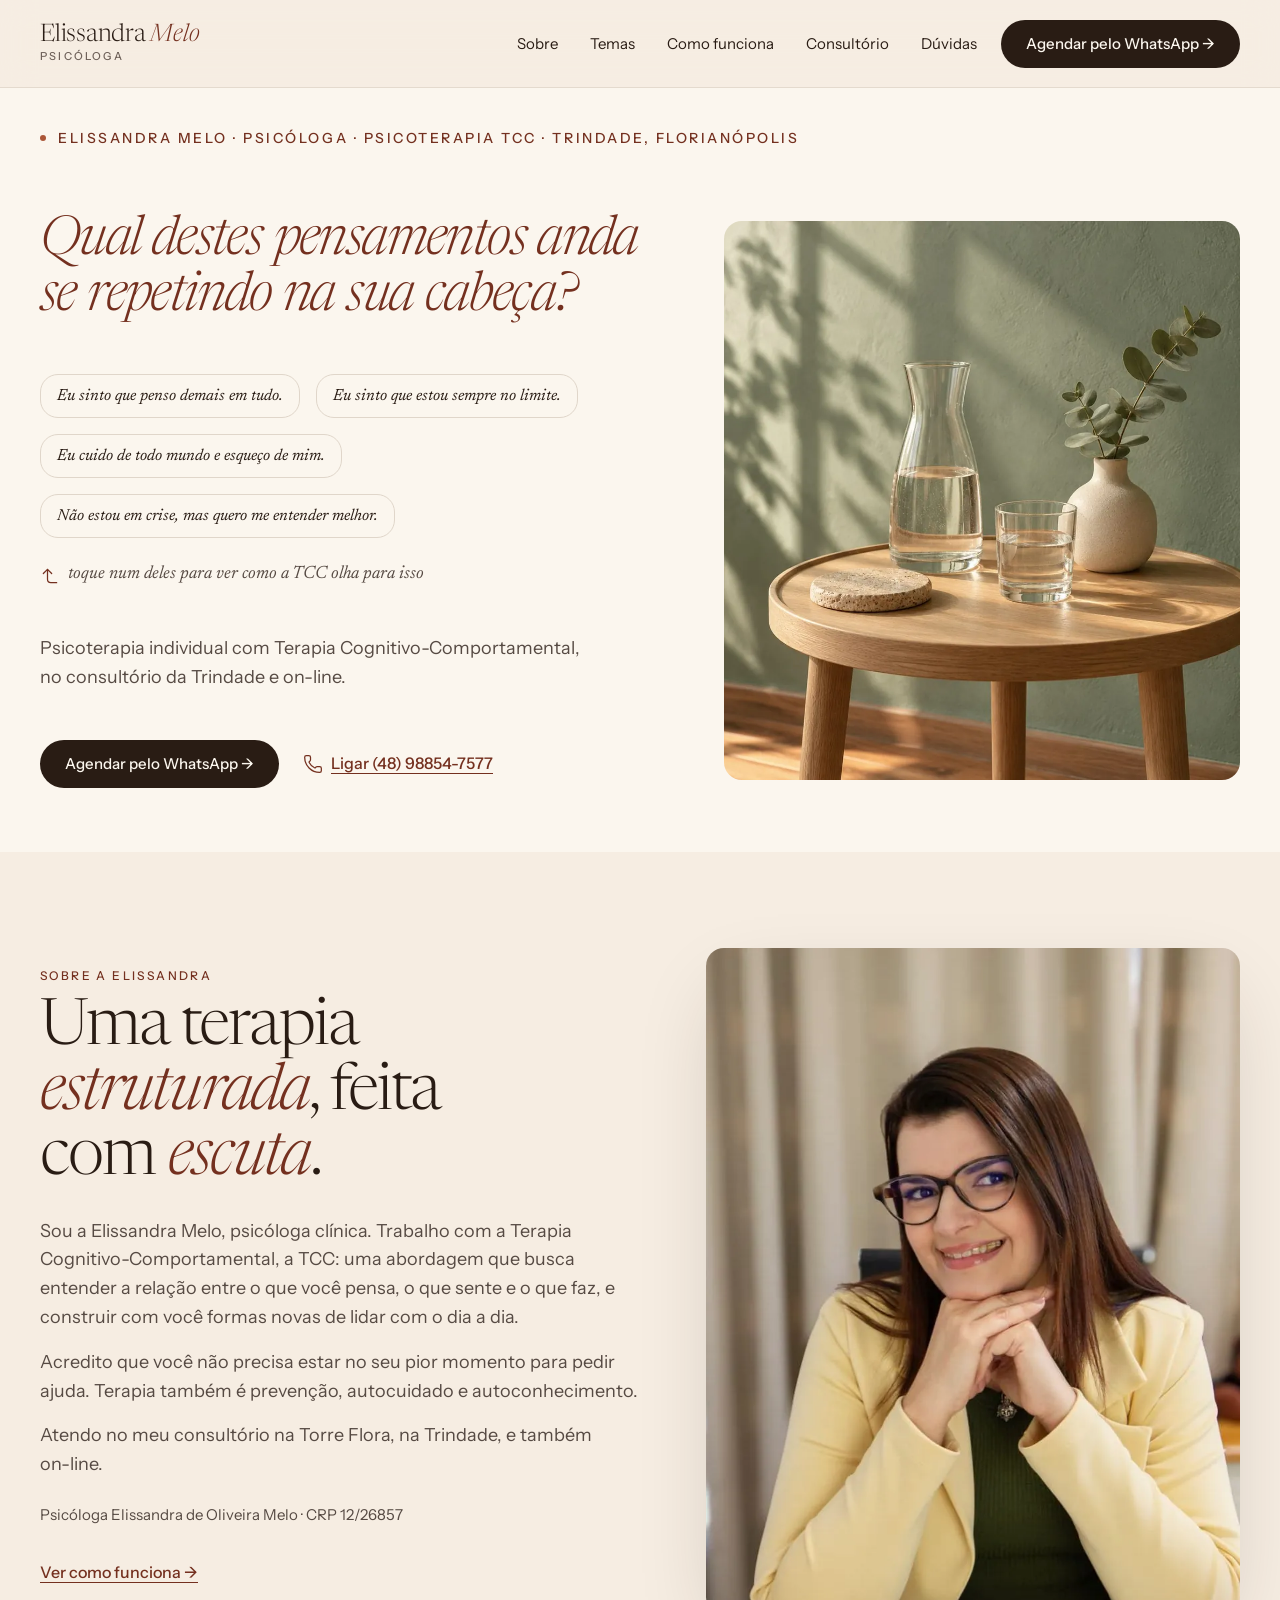
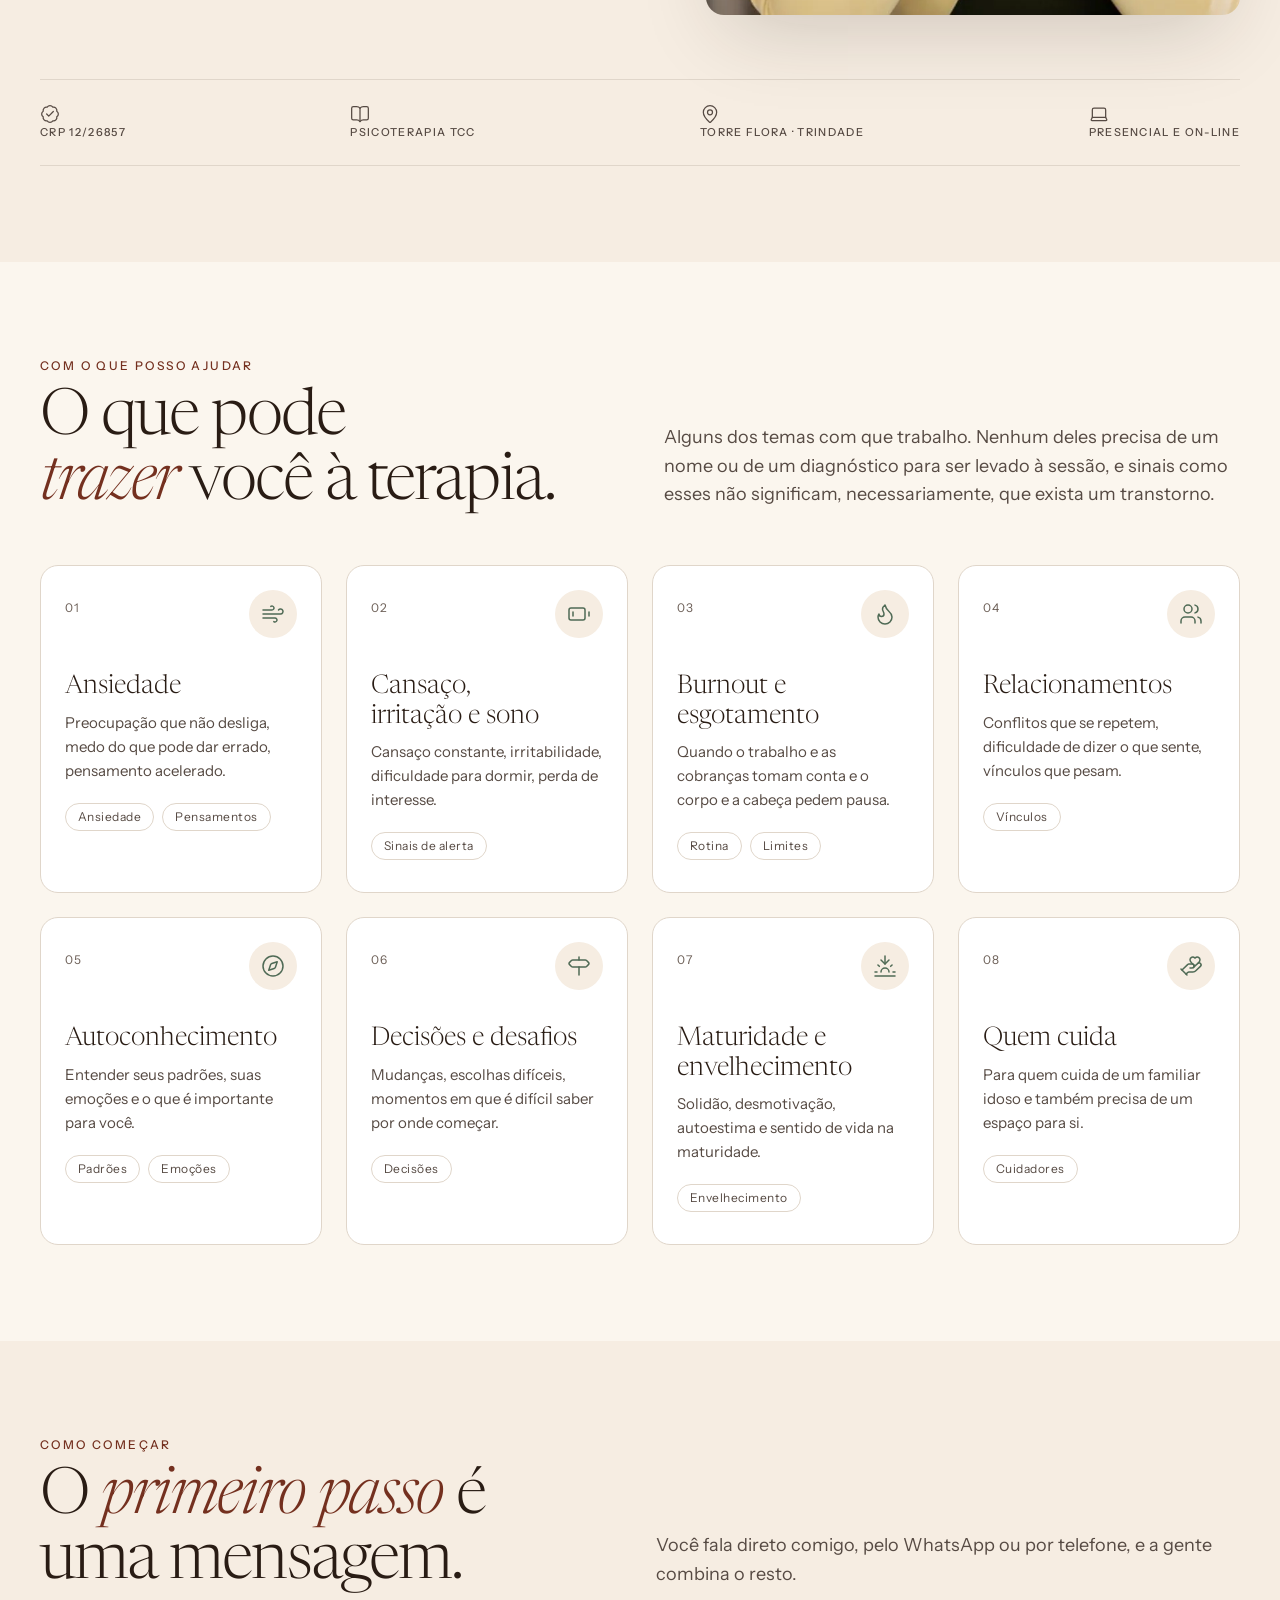
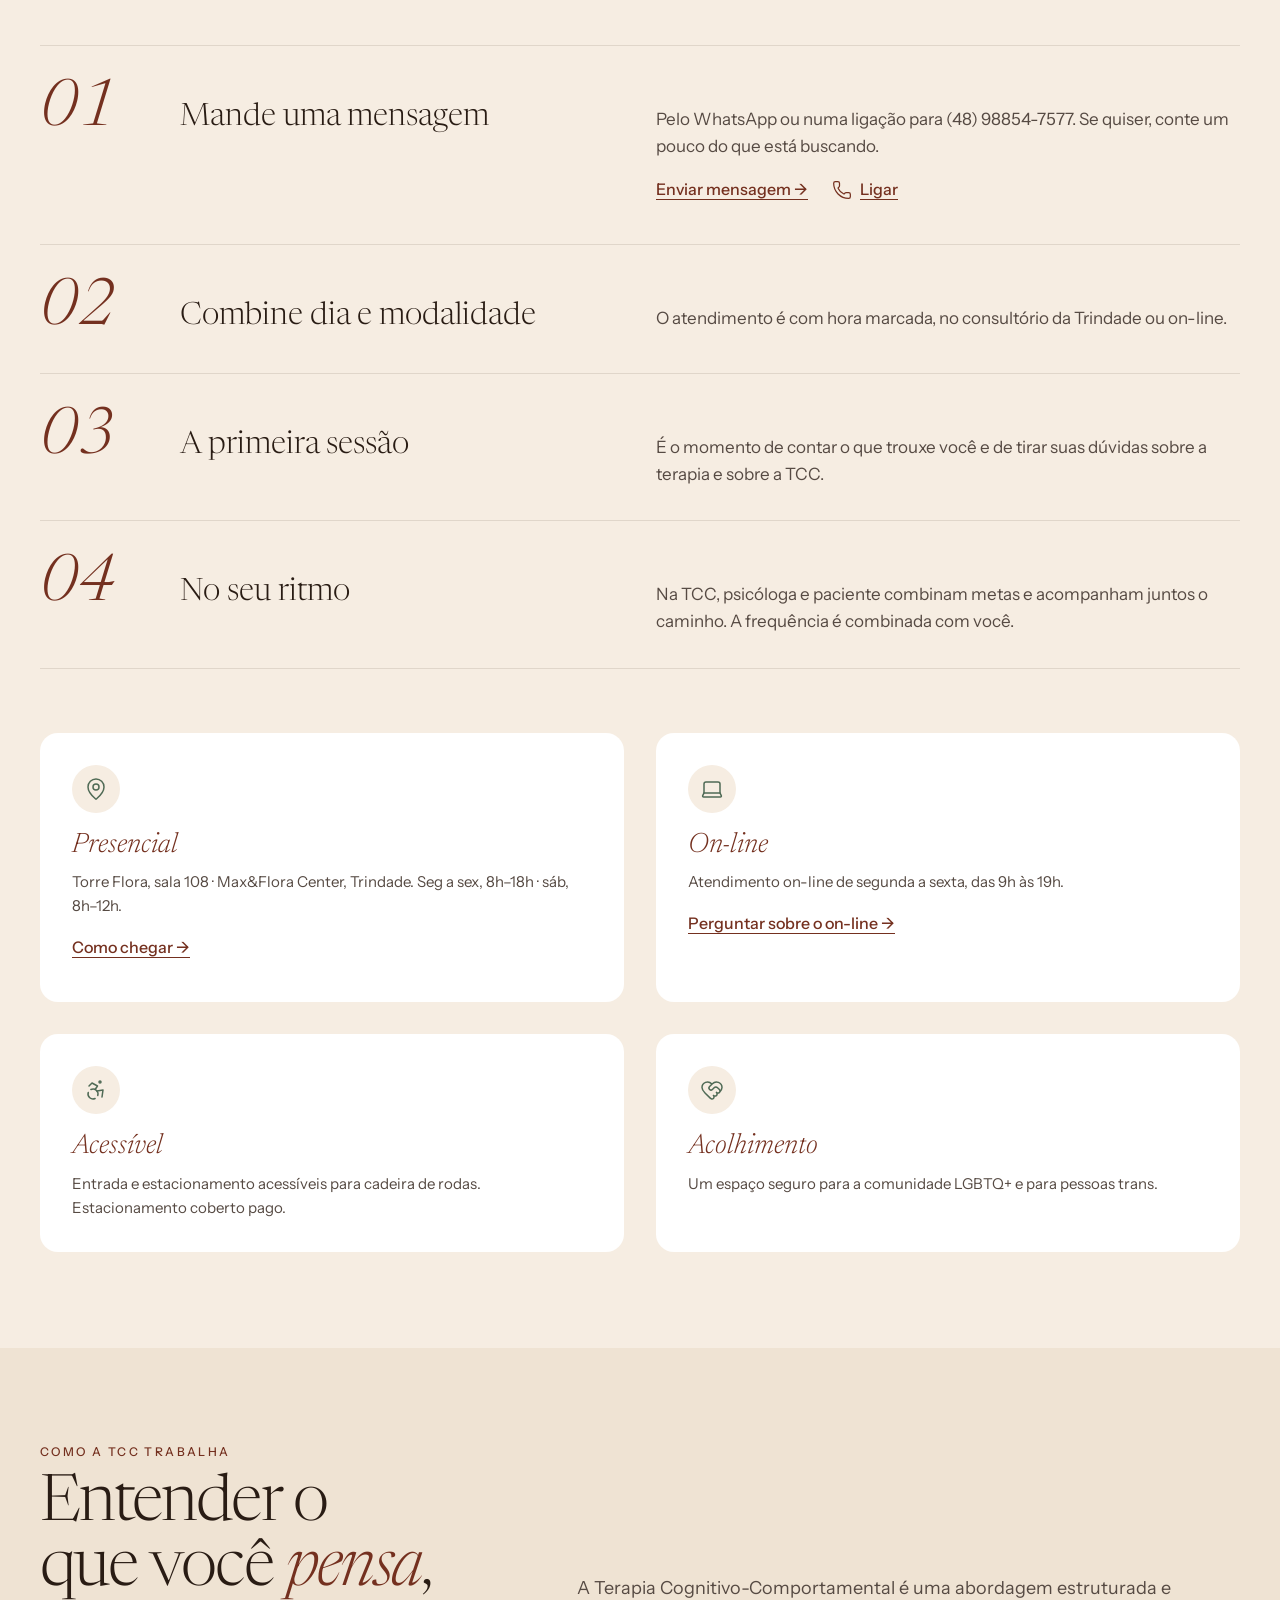
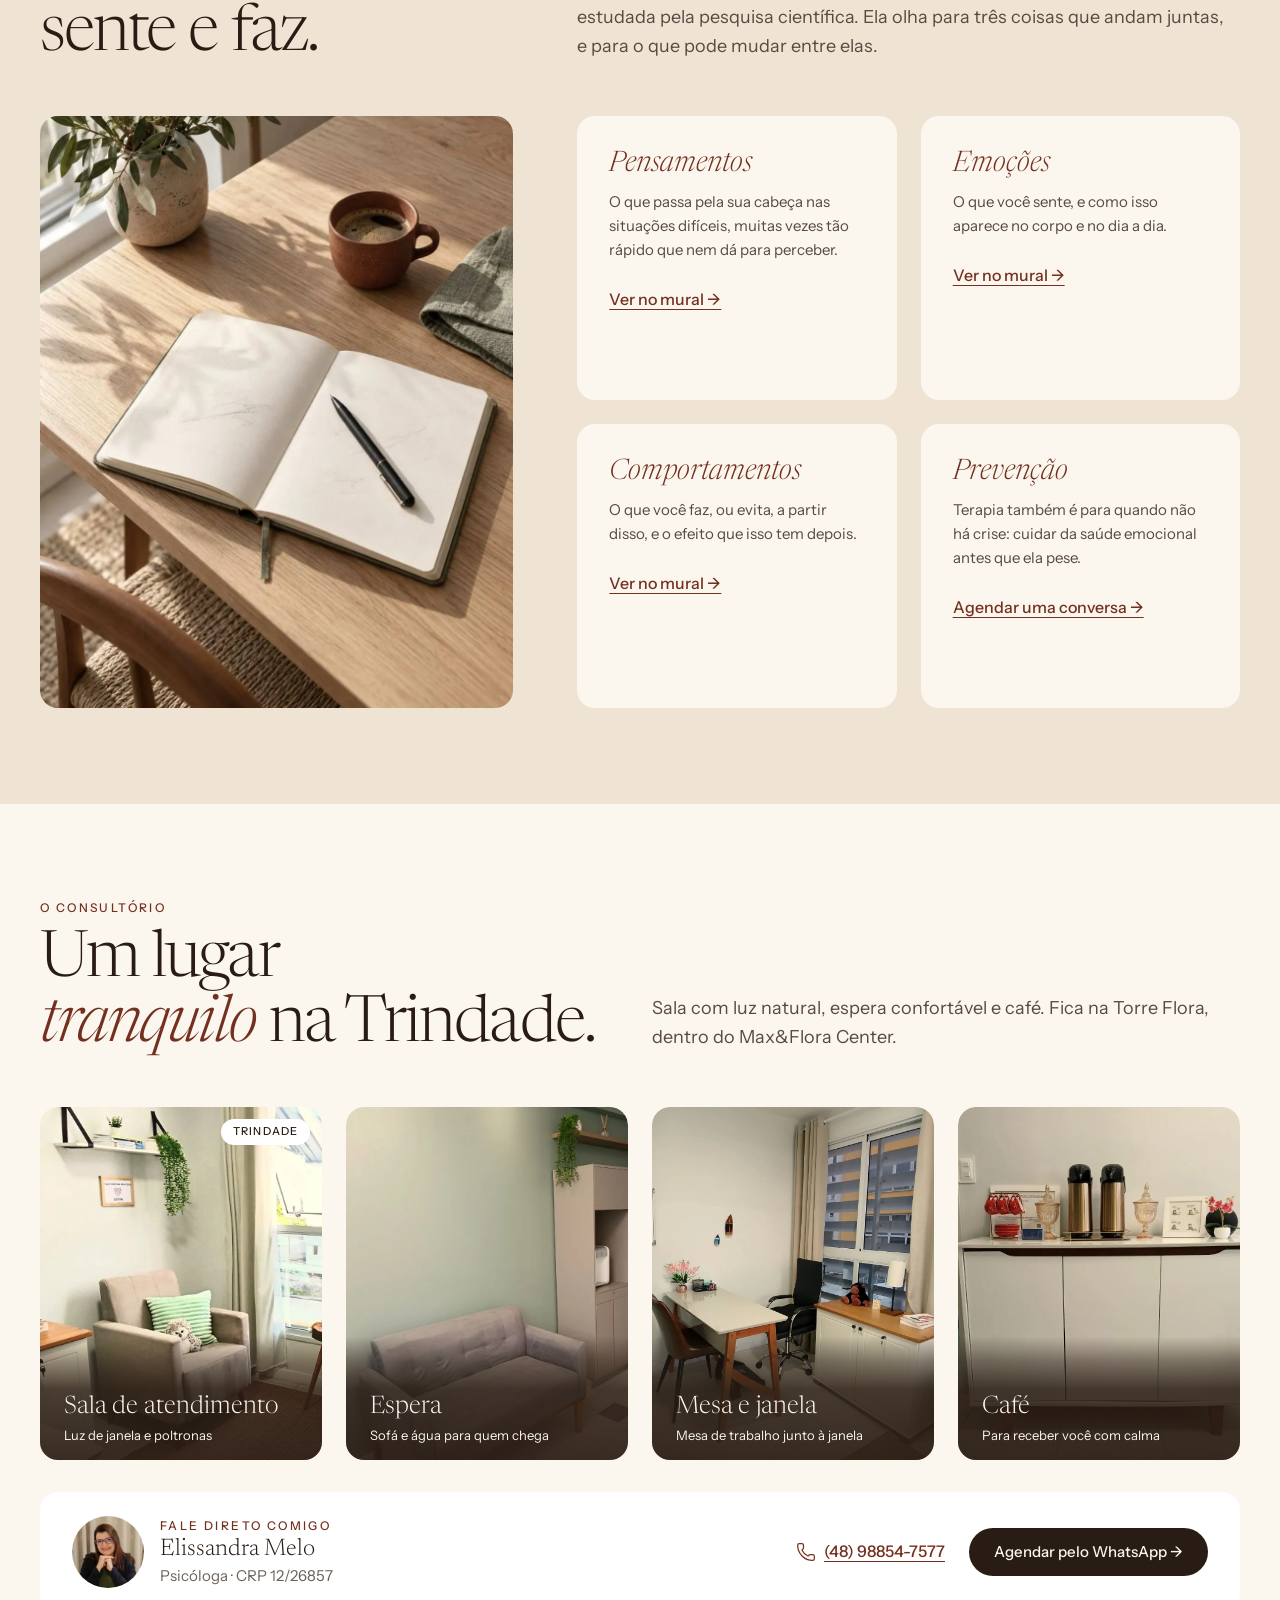
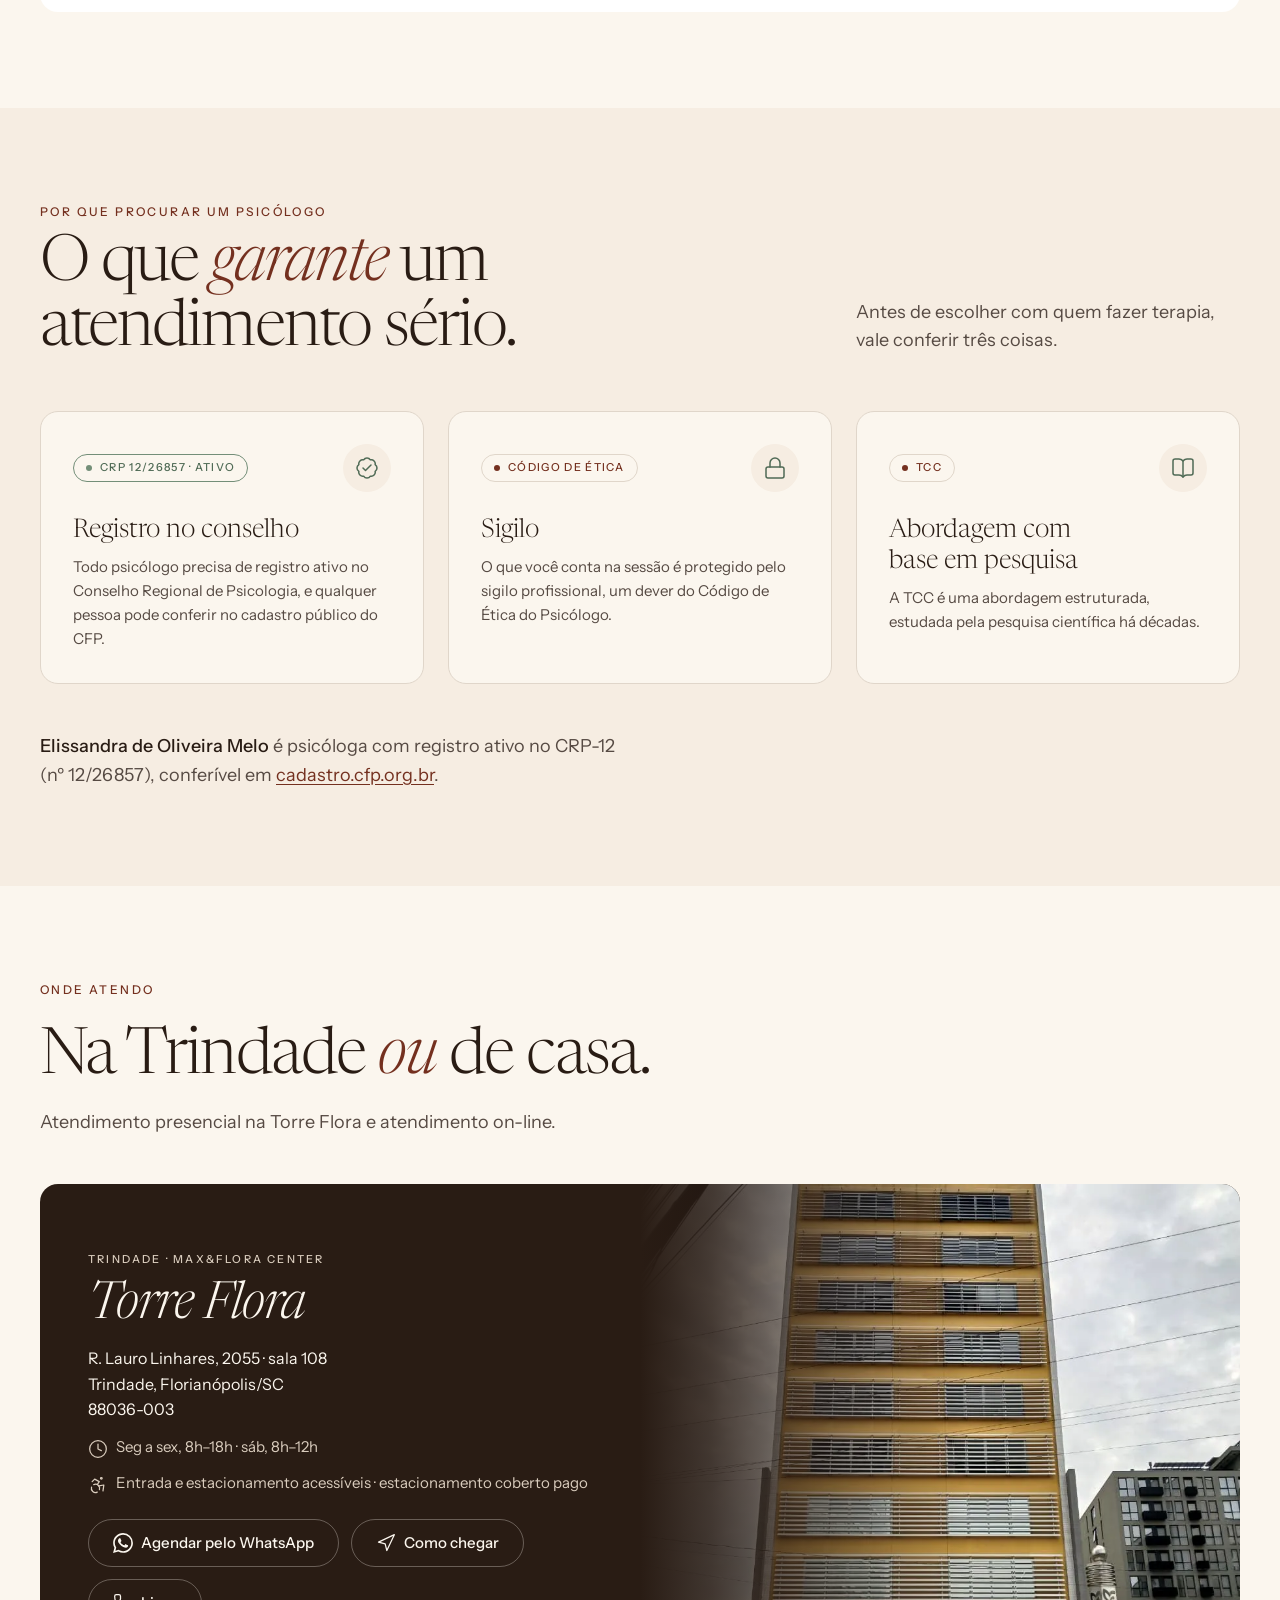
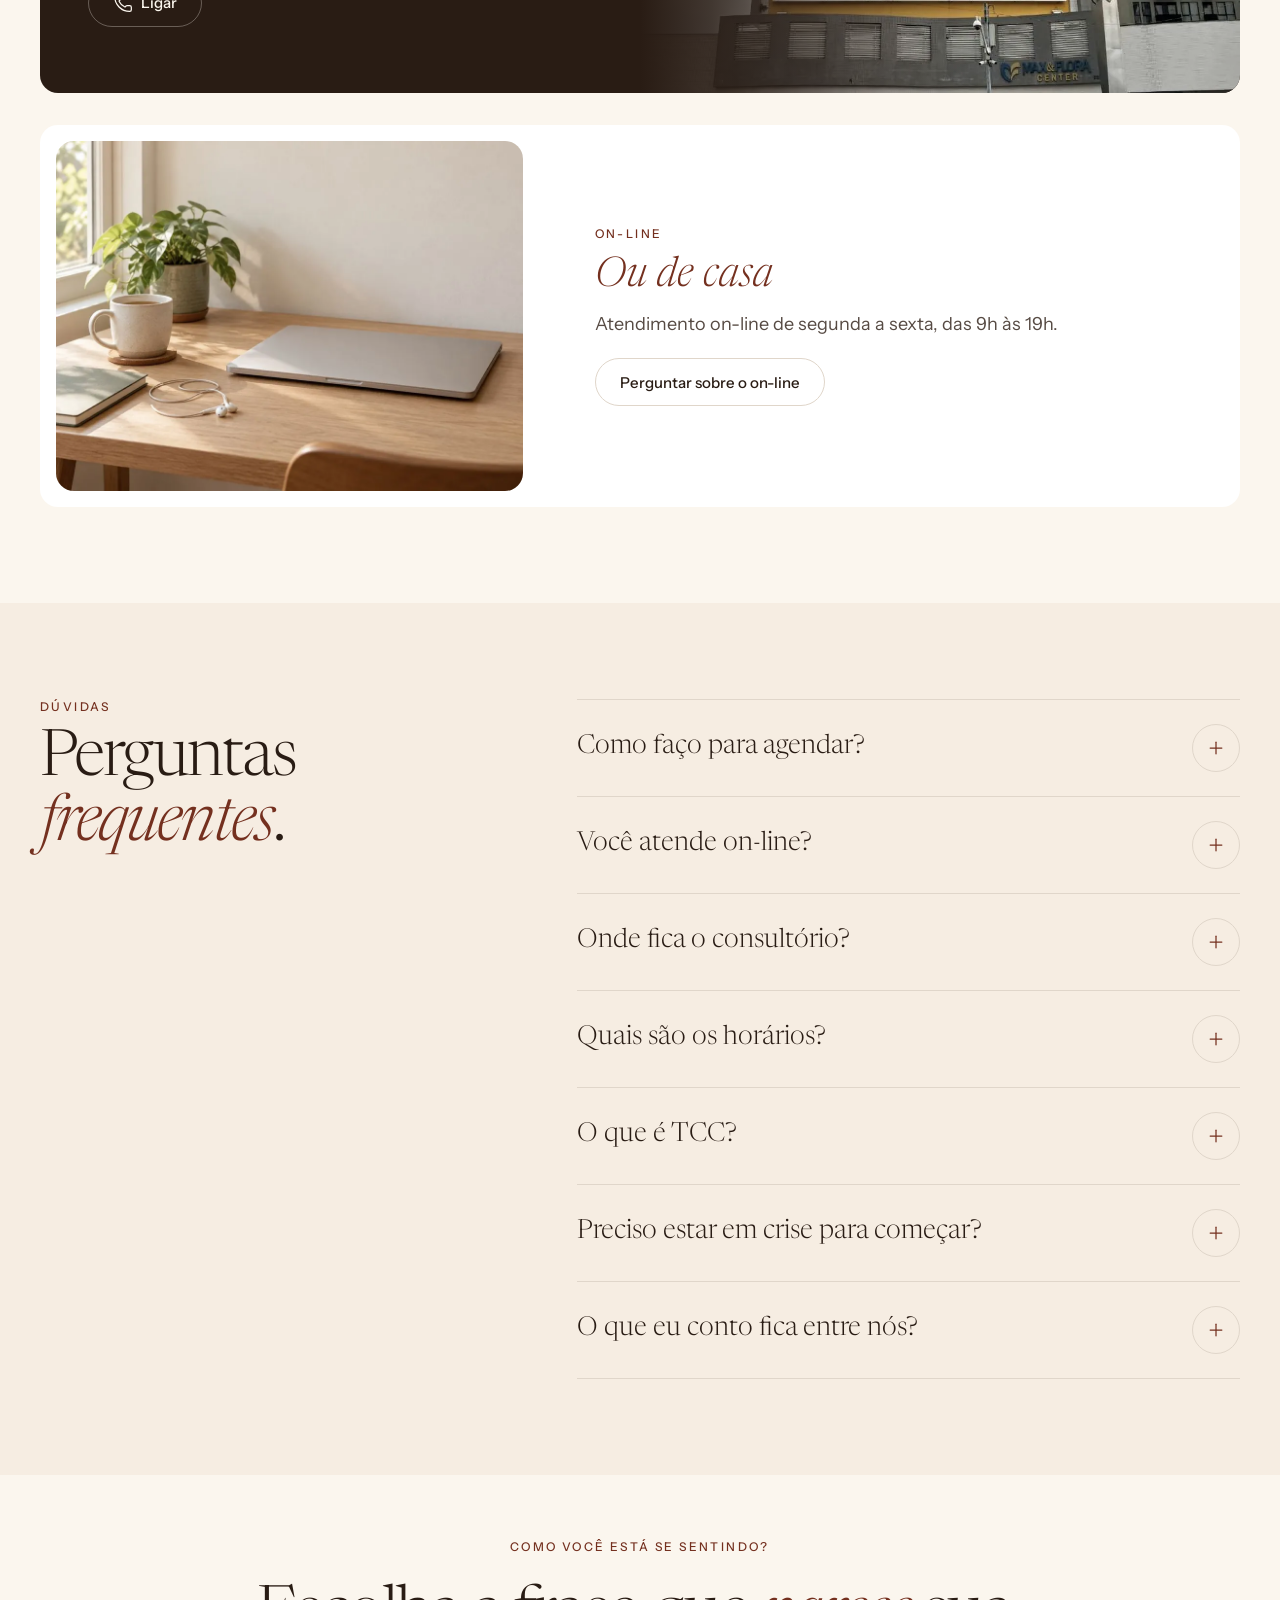
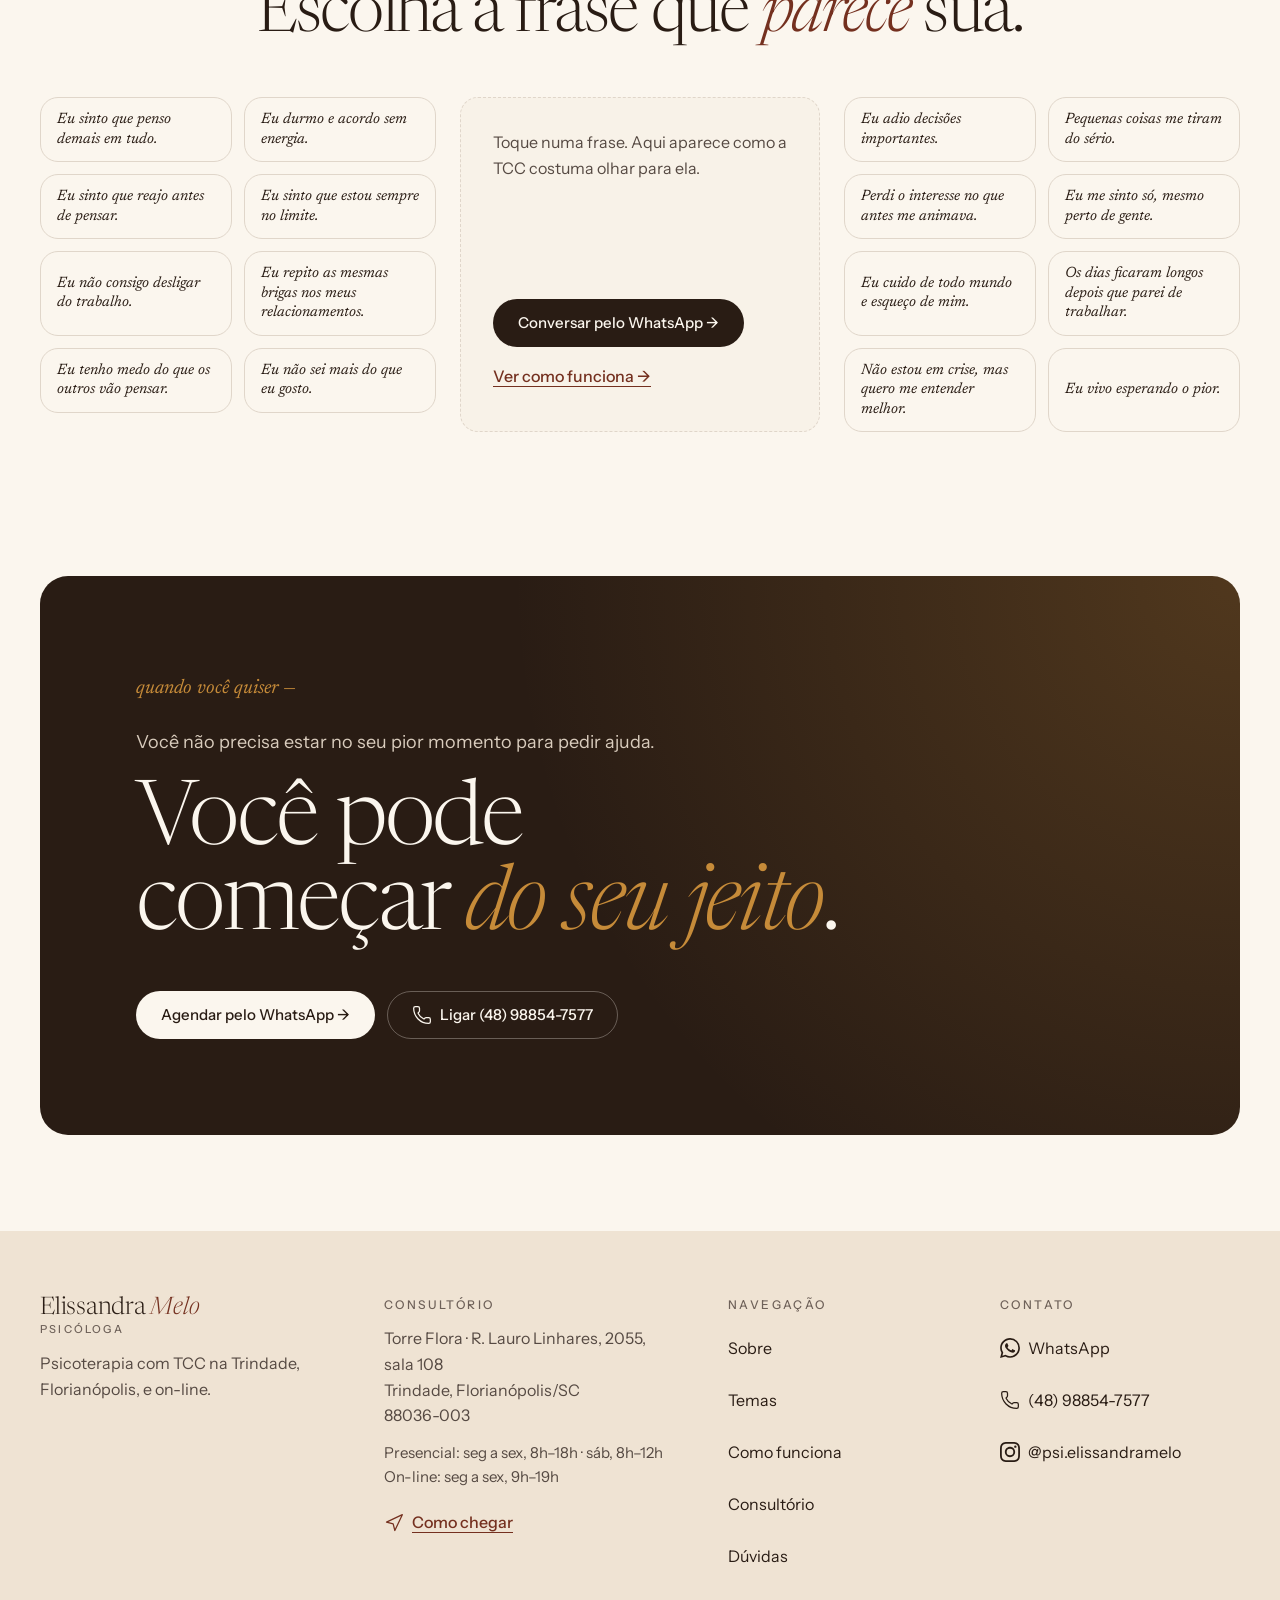
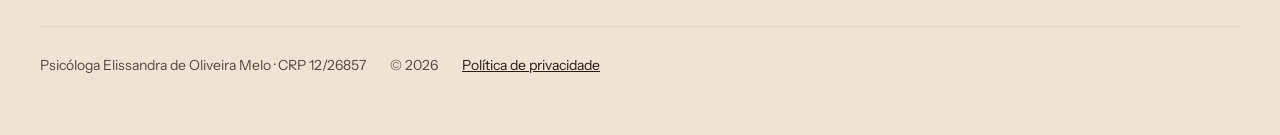
==== commit 50ca0451: "Revisão via Claude Desktop 2026-10-19 16:30" ====
--- a/index.html
+++ b/index.html
@@ -133,15 +133,8 @@
   <img src="assets/img/heroi-natureza-960.jpg" width="1110" height="1200" alt="Mesinha de madeira clara com uma jarra de água, um copo e um vaso com galhos de eucalipto, junto a uma parede verde-sálvia iluminada pela janela" decoding="async" fetchpriority="high">
 </picture>
           </div>
-          <p class="identificacao">Psicóloga Elissandra de Oliveira <span class="nowrap">Melo · CRP 12/26857</span></p>
-        </div>
-      </div>
-      <ul class="selos" role="list">
-        <li>CRP 12/26857</li>
-        <li>Psicoterapia TCC</li>
-        <li>Torre Flora · Trindade</li>
-        <li>Presencial e <span class="nowrap">on-line</span></li>
-      </ul>
+        </div>
+      </div>
     </div>
   </section>
 
@@ -168,6 +161,14 @@
   <img src="assets/img/sobre-elissandra-960.jpg" width="801" height="1001" alt="Elissandra Melo, de casaco amarelo, sorrindo com as mãos apoiadas no queixo" decoding="async">
 </picture>
       </div>
+    </div>
+      <div class="container">
+      <ul class="selos" role="list">
+          <li><svg aria-hidden="true" focusable="false" class="icone icone--linha icone--badge-check" xmlns="http://www.w3.org/2000/svg" width="20" height="20" viewBox="0 0 24 24" fill="none" stroke="currentColor" stroke-width="1.5" stroke-linecap="round" stroke-linejoin="round" ><path d="M3.85 8.62a4 4 0 0 1 4.78-4.77 4 4 0 0 1 6.74 0 4 4 0 0 1 4.78 4.78 4 4 0 0 1 0 6.74 4 4 0 0 1-4.77 4.78 4 4 0 0 1-6.75 0 4 4 0 0 1-4.78-4.77 4 4 0 0 1 0-6.76Z" /><path d="m16 9-5.5 5.5L8 12" /></svg><span>CRP 12/26857</span></li>
+          <li><svg aria-hidden="true" focusable="false" class="icone icone--linha icone--book-open" xmlns="http://www.w3.org/2000/svg" width="20" height="20" viewBox="0 0 24 24" fill="none" stroke="currentColor" stroke-width="1.5" stroke-linecap="round" stroke-linejoin="round" ><path d="M12 5v16" /><path d="M20.001 19A2 2 0 0022 17V5a2 2 0 00-1.999-2L16 3.002A5 5 0 0012 5a5 5 0 00-4-2H4a2 2 0 00-2 2v12a2 2 0 001.999 2H8a5 5 0 014 2 5 5 0 014-2z" /></svg><span>Psicoterapia TCC</span></li>
+          <li><svg aria-hidden="true" focusable="false" class="icone icone--linha icone--map-pin" xmlns="http://www.w3.org/2000/svg" width="20" height="20" viewBox="0 0 24 24" fill="none" stroke="currentColor" stroke-width="1.5" stroke-linecap="round" stroke-linejoin="round" ><path d="M20 10c0 4.993-5.539 10.193-7.399 11.799a1 1 0 0 1-1.202 0C9.539 20.193 4 14.993 4 10a8 8 0 0 1 16 0" /><circle cx="12" cy="10" r="3" /></svg><span>Torre Flora · Trindade</span></li>
+          <li><svg aria-hidden="true" focusable="false" class="icone icone--linha icone--laptop" xmlns="http://www.w3.org/2000/svg" width="20" height="20" viewBox="0 0 24 24" fill="none" stroke="currentColor" stroke-width="1.5" stroke-linecap="round" stroke-linejoin="round" ><path d="M18 5a2 2 0 0 1 2 2v8.526a2 2 0 0 0 .212.897l1.068 2.127a1 1 0 0 1-.9 1.45H3.62a1 1 0 0 1-.9-1.45l1.068-2.127A2 2 0 0 0 4 15.526V7a2 2 0 0 1 2-2z" /><path d="M20.054 15.987H3.946" /></svg><span>Presencial e on-line</span></li>
+      </ul>
     </div>
   </section>
 
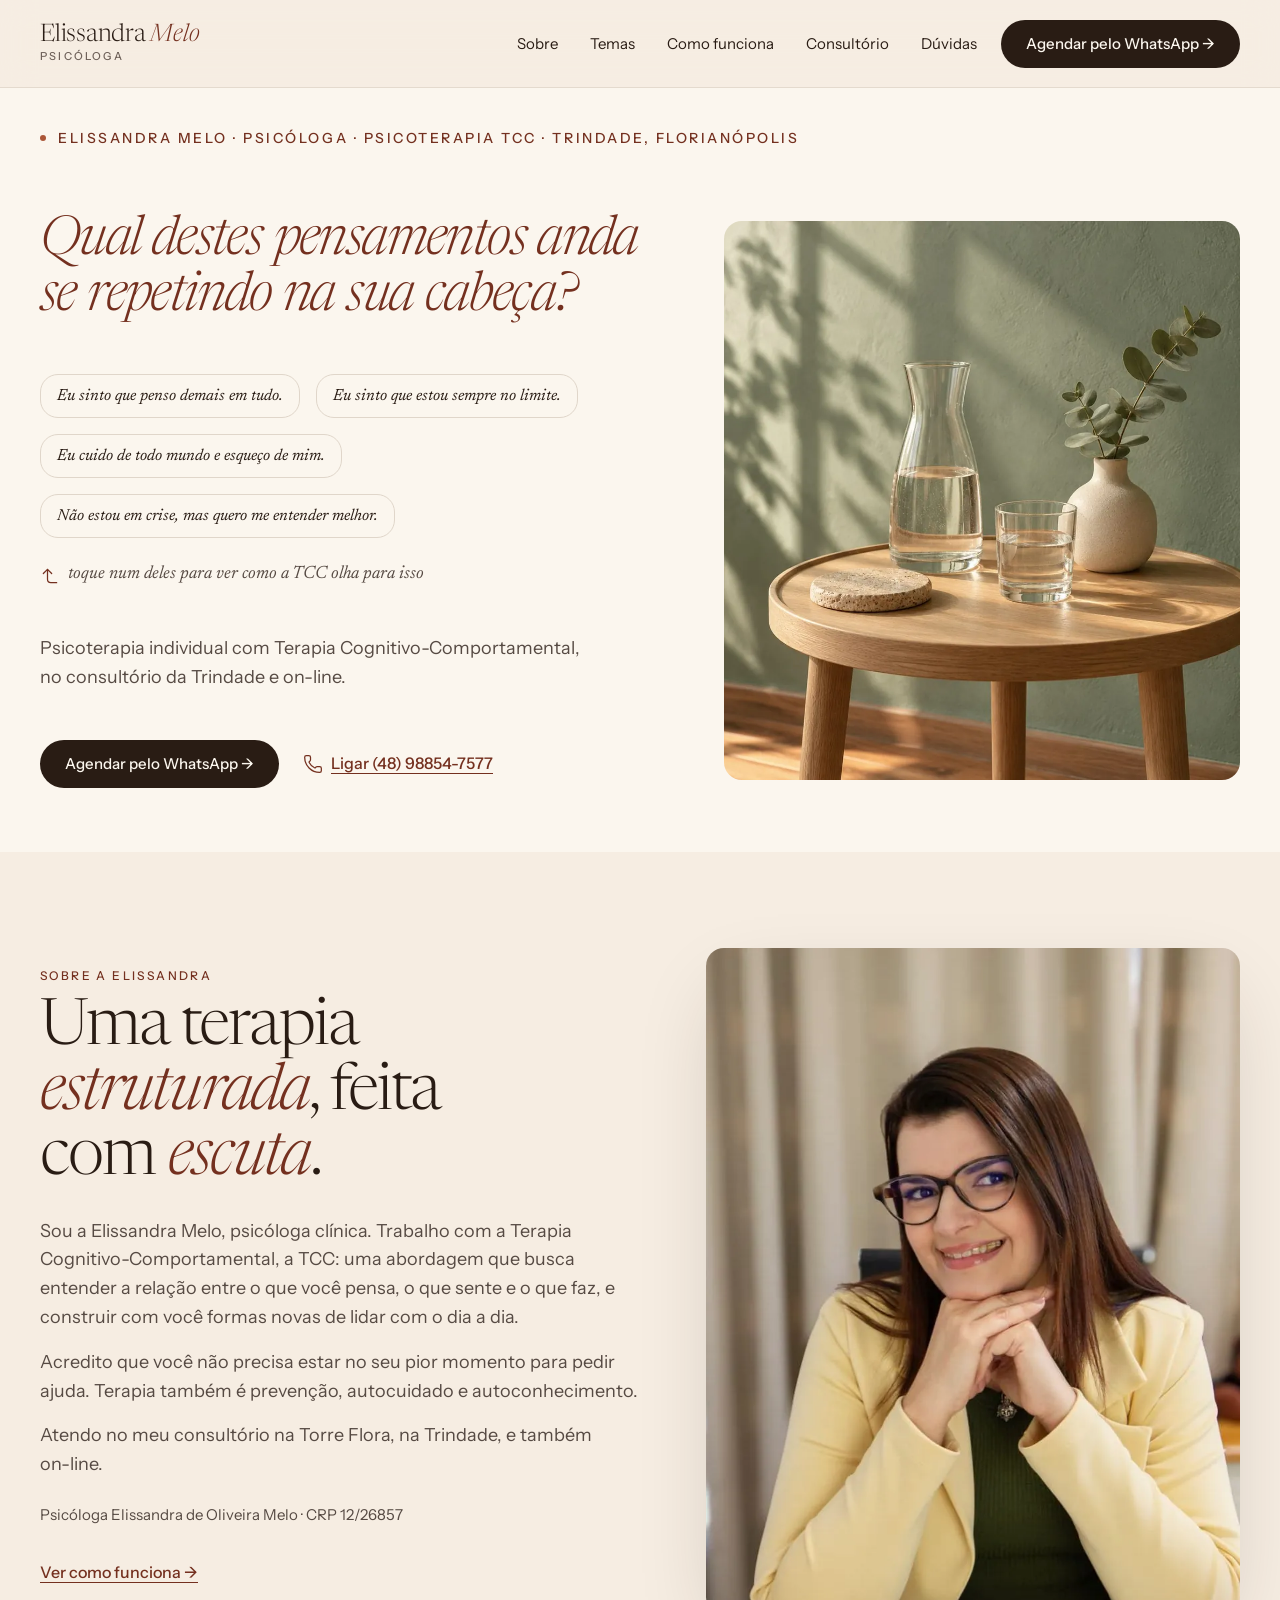
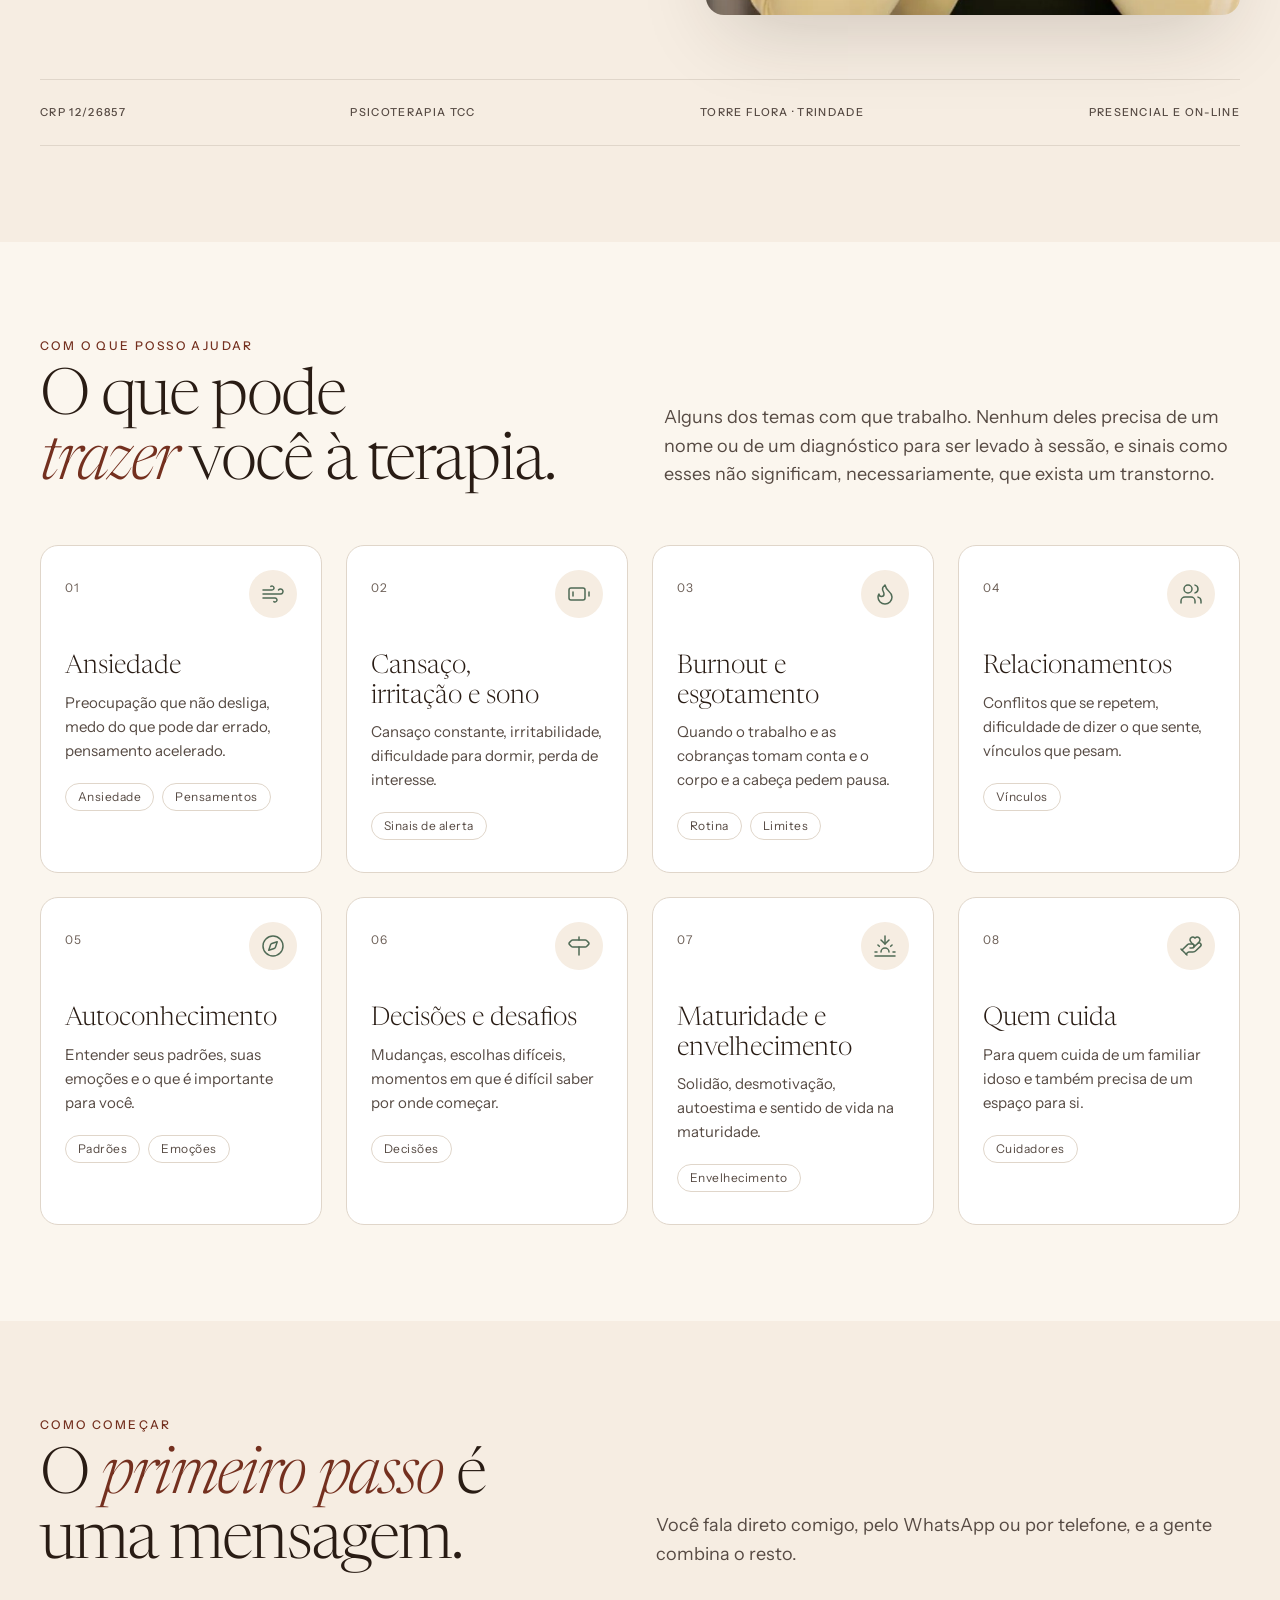
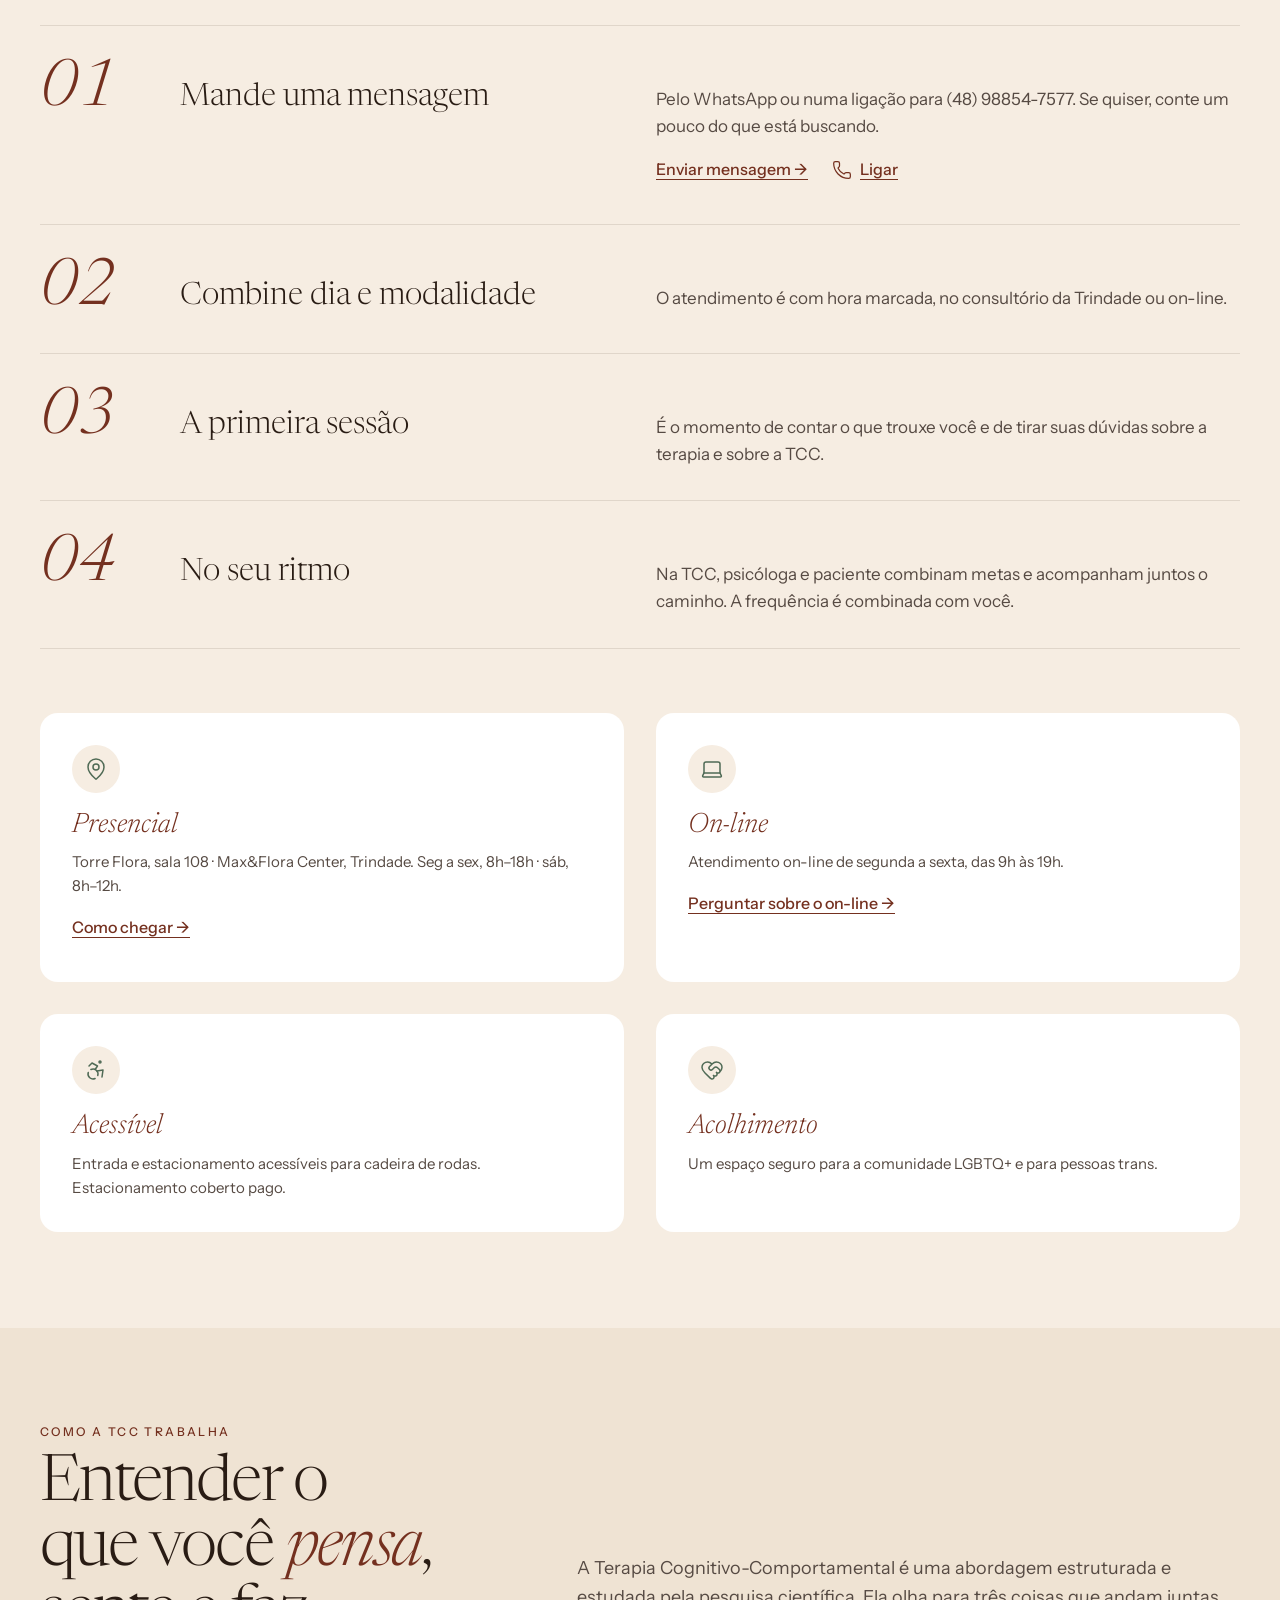
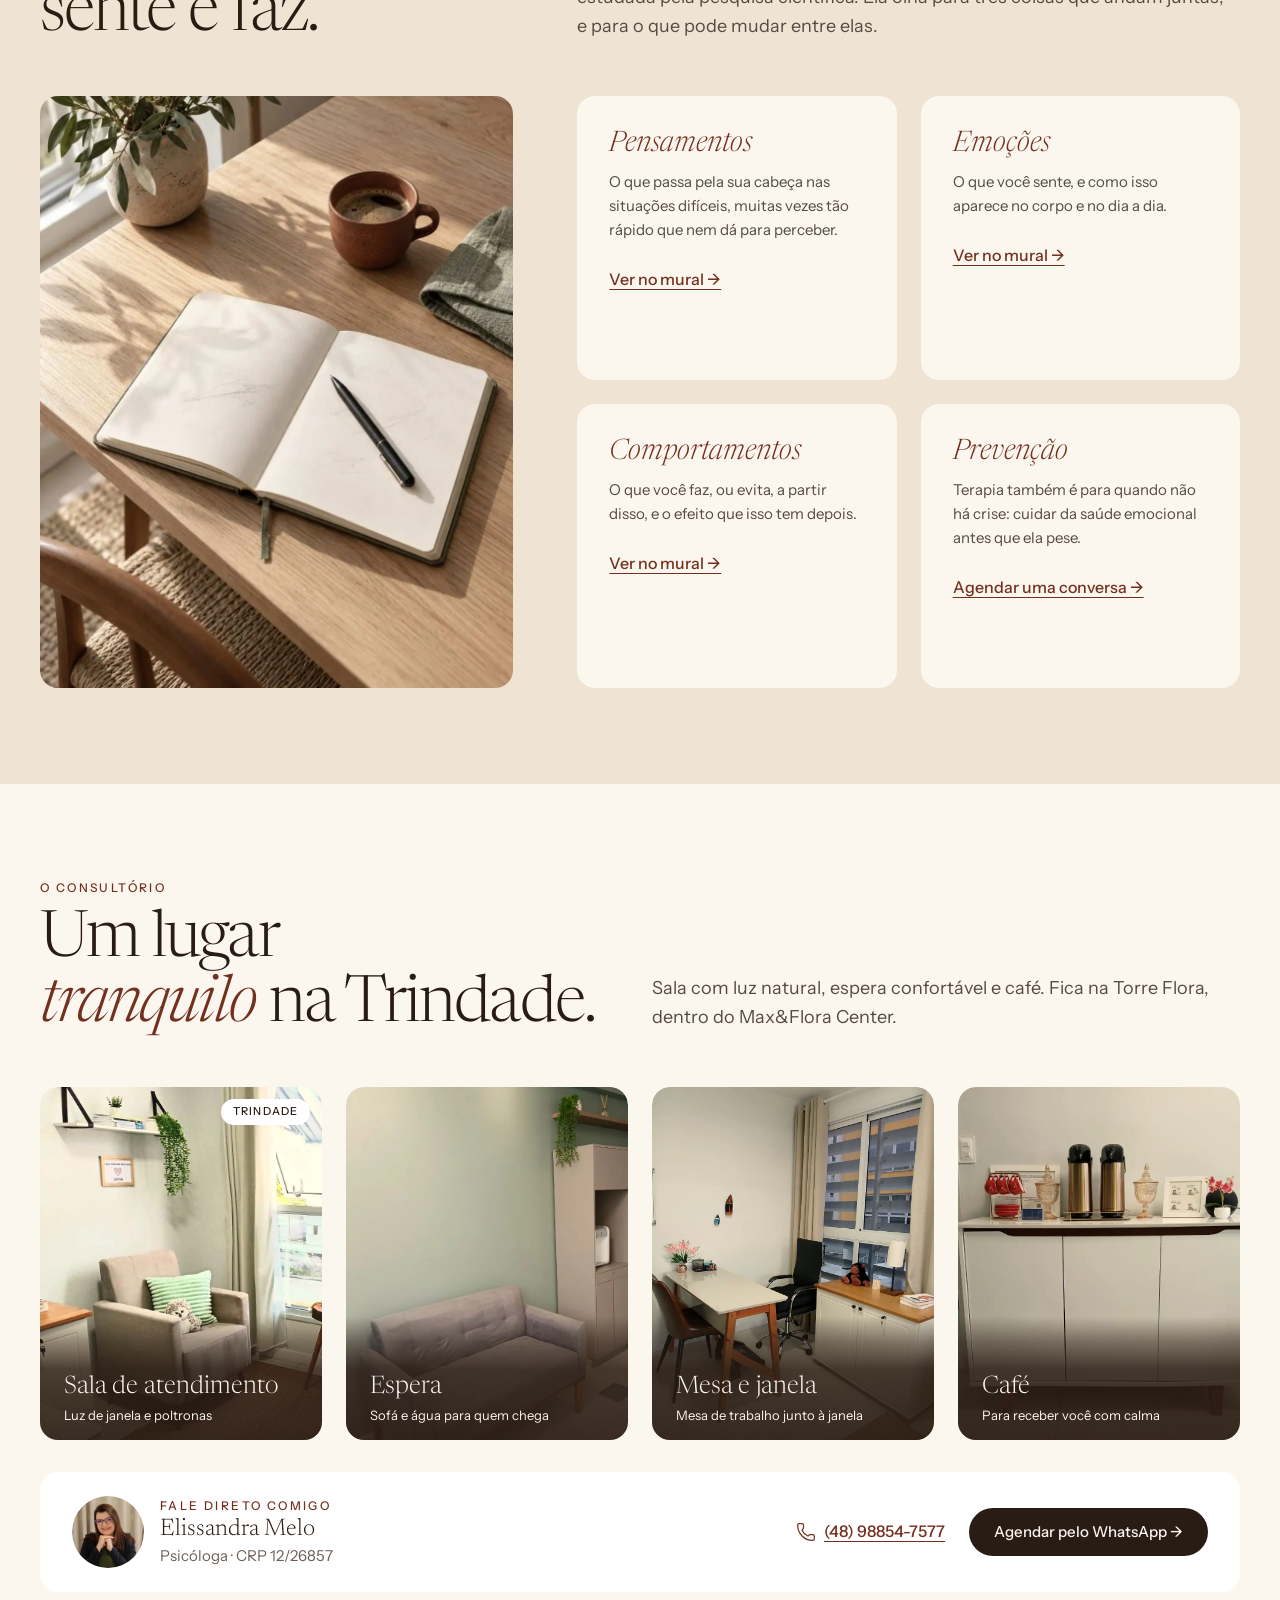
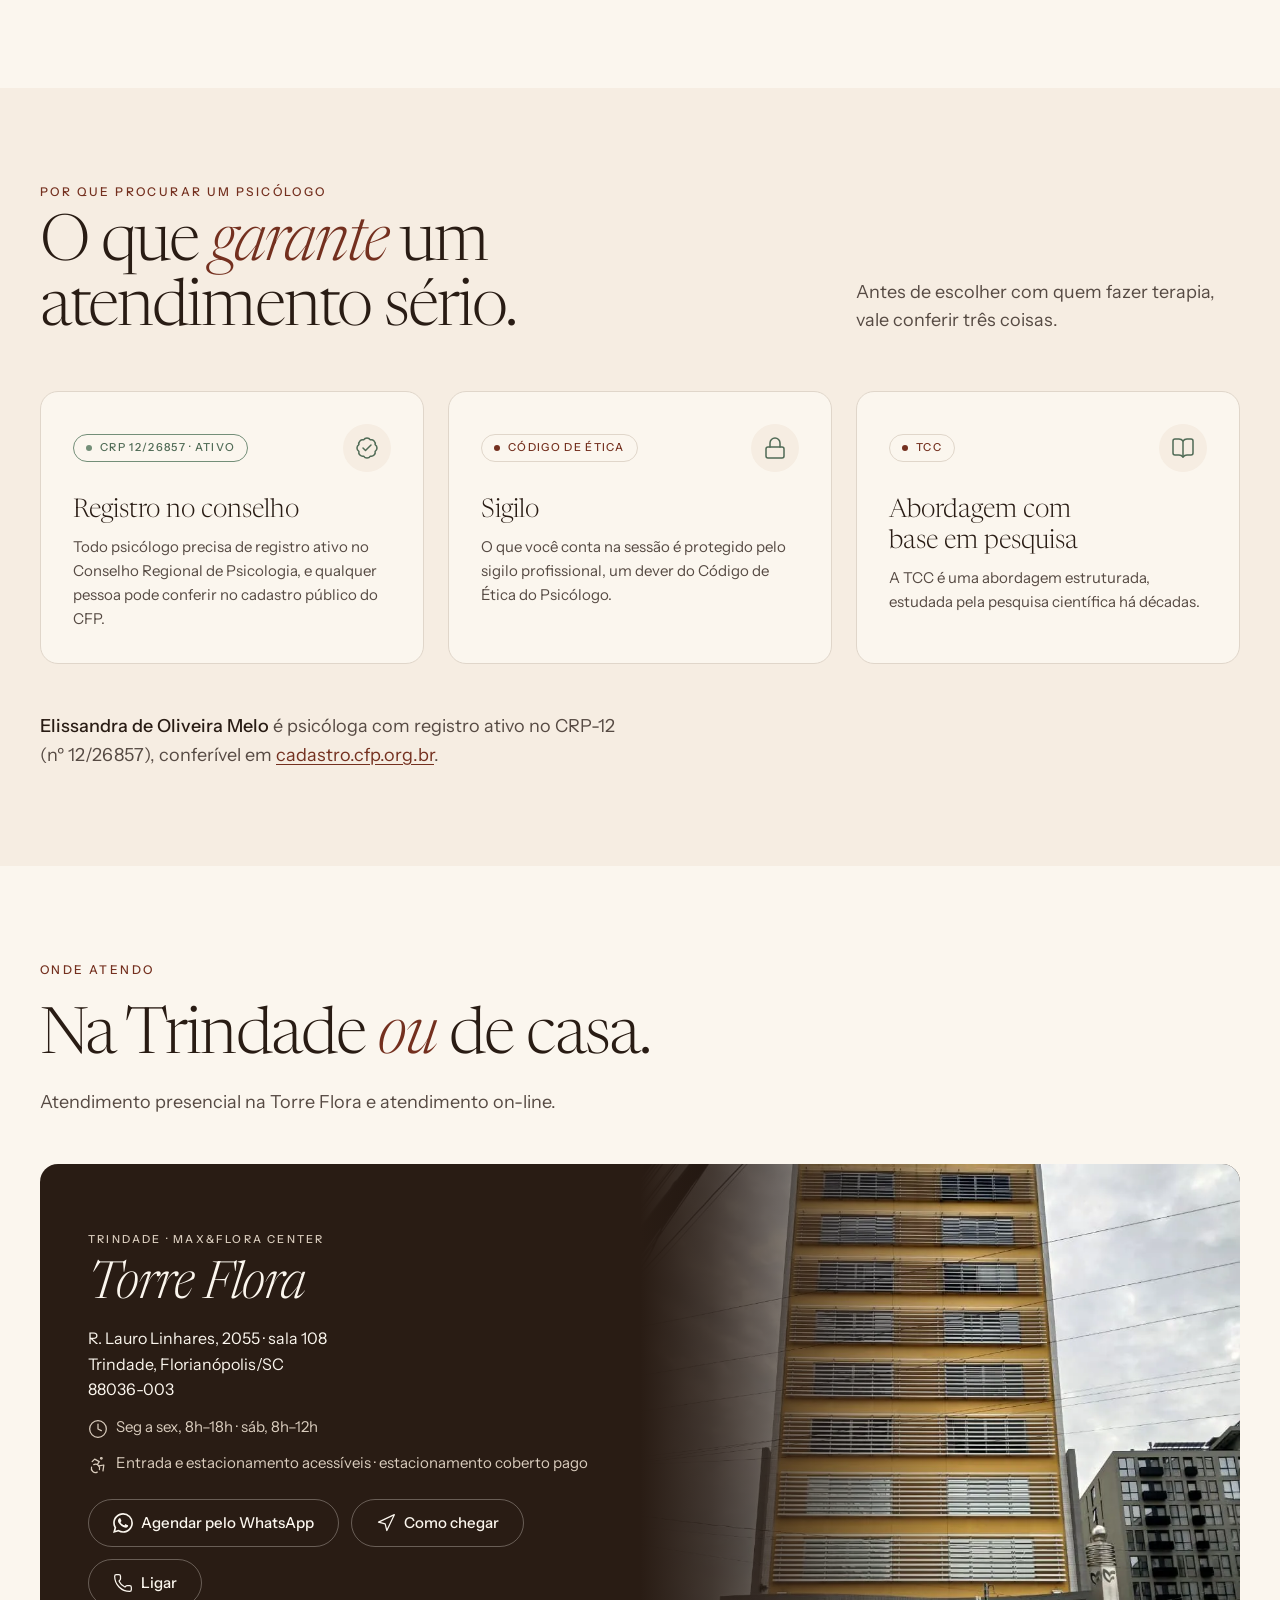
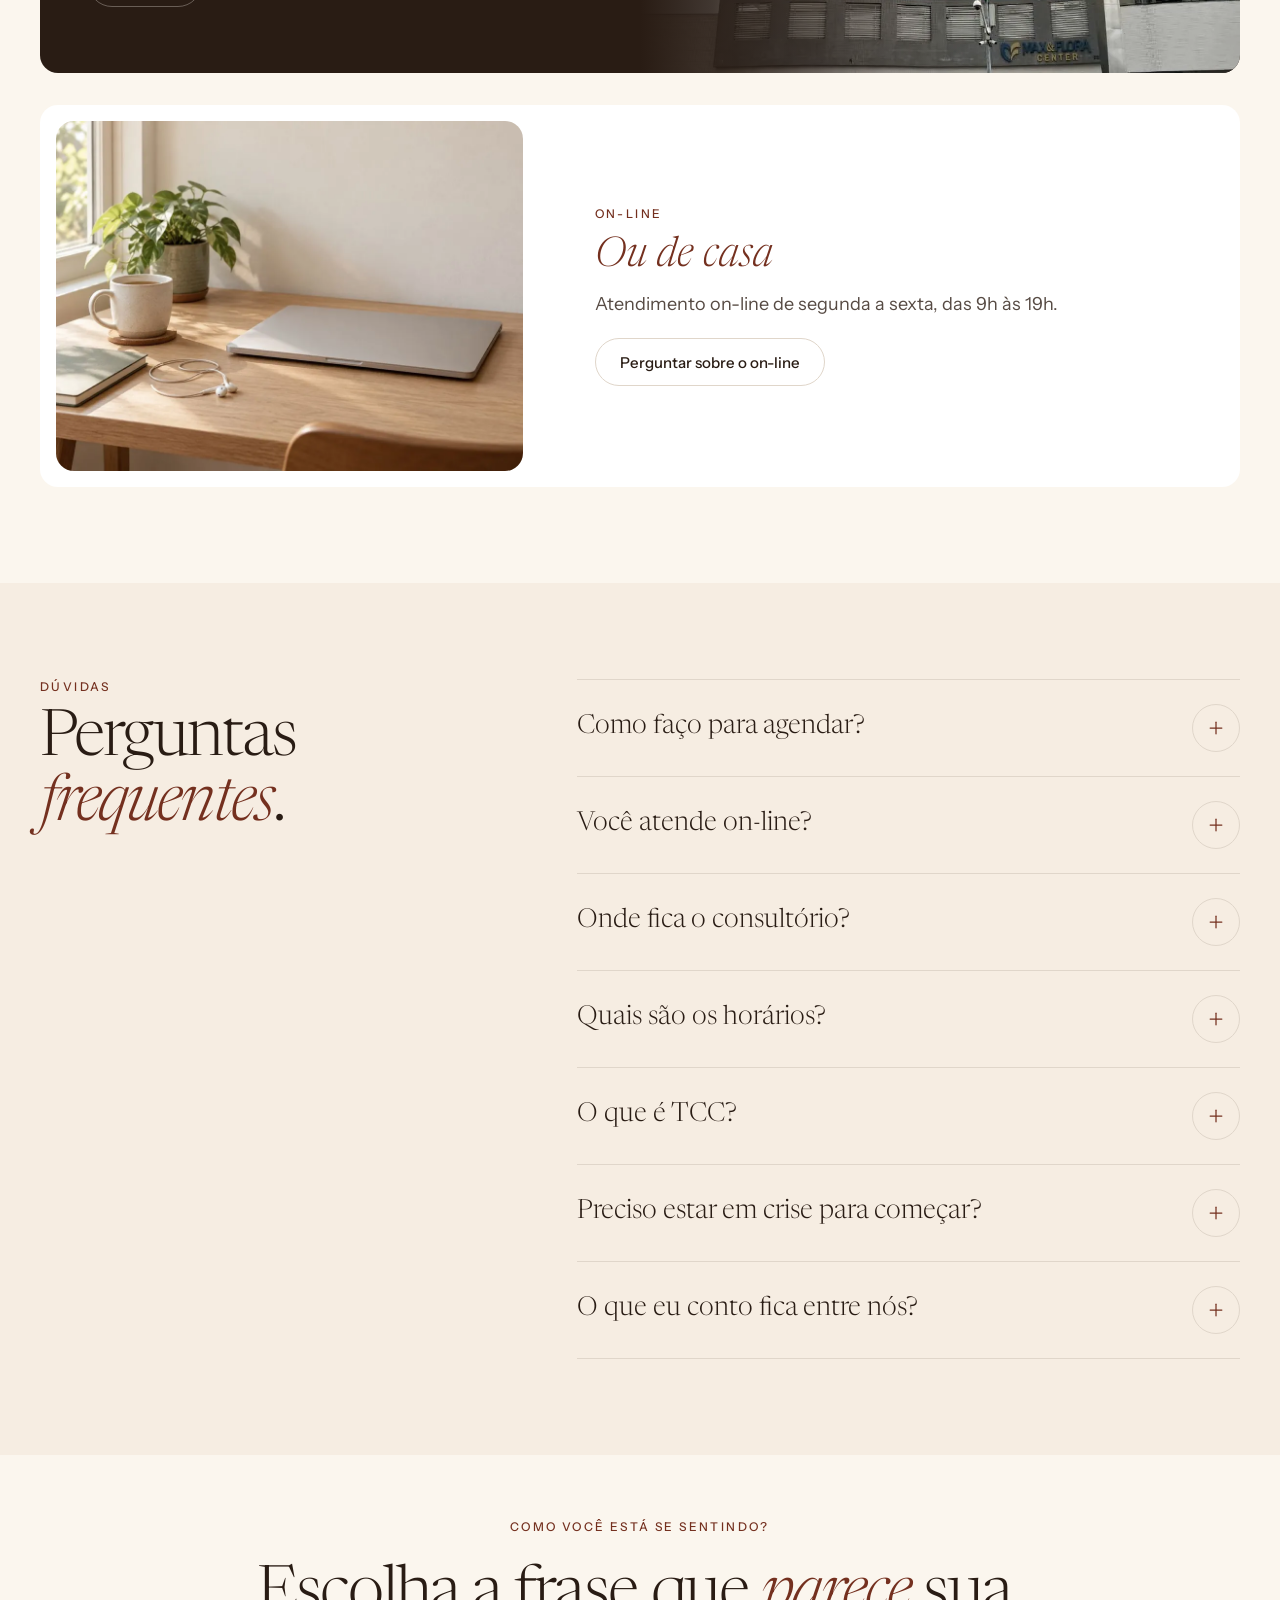
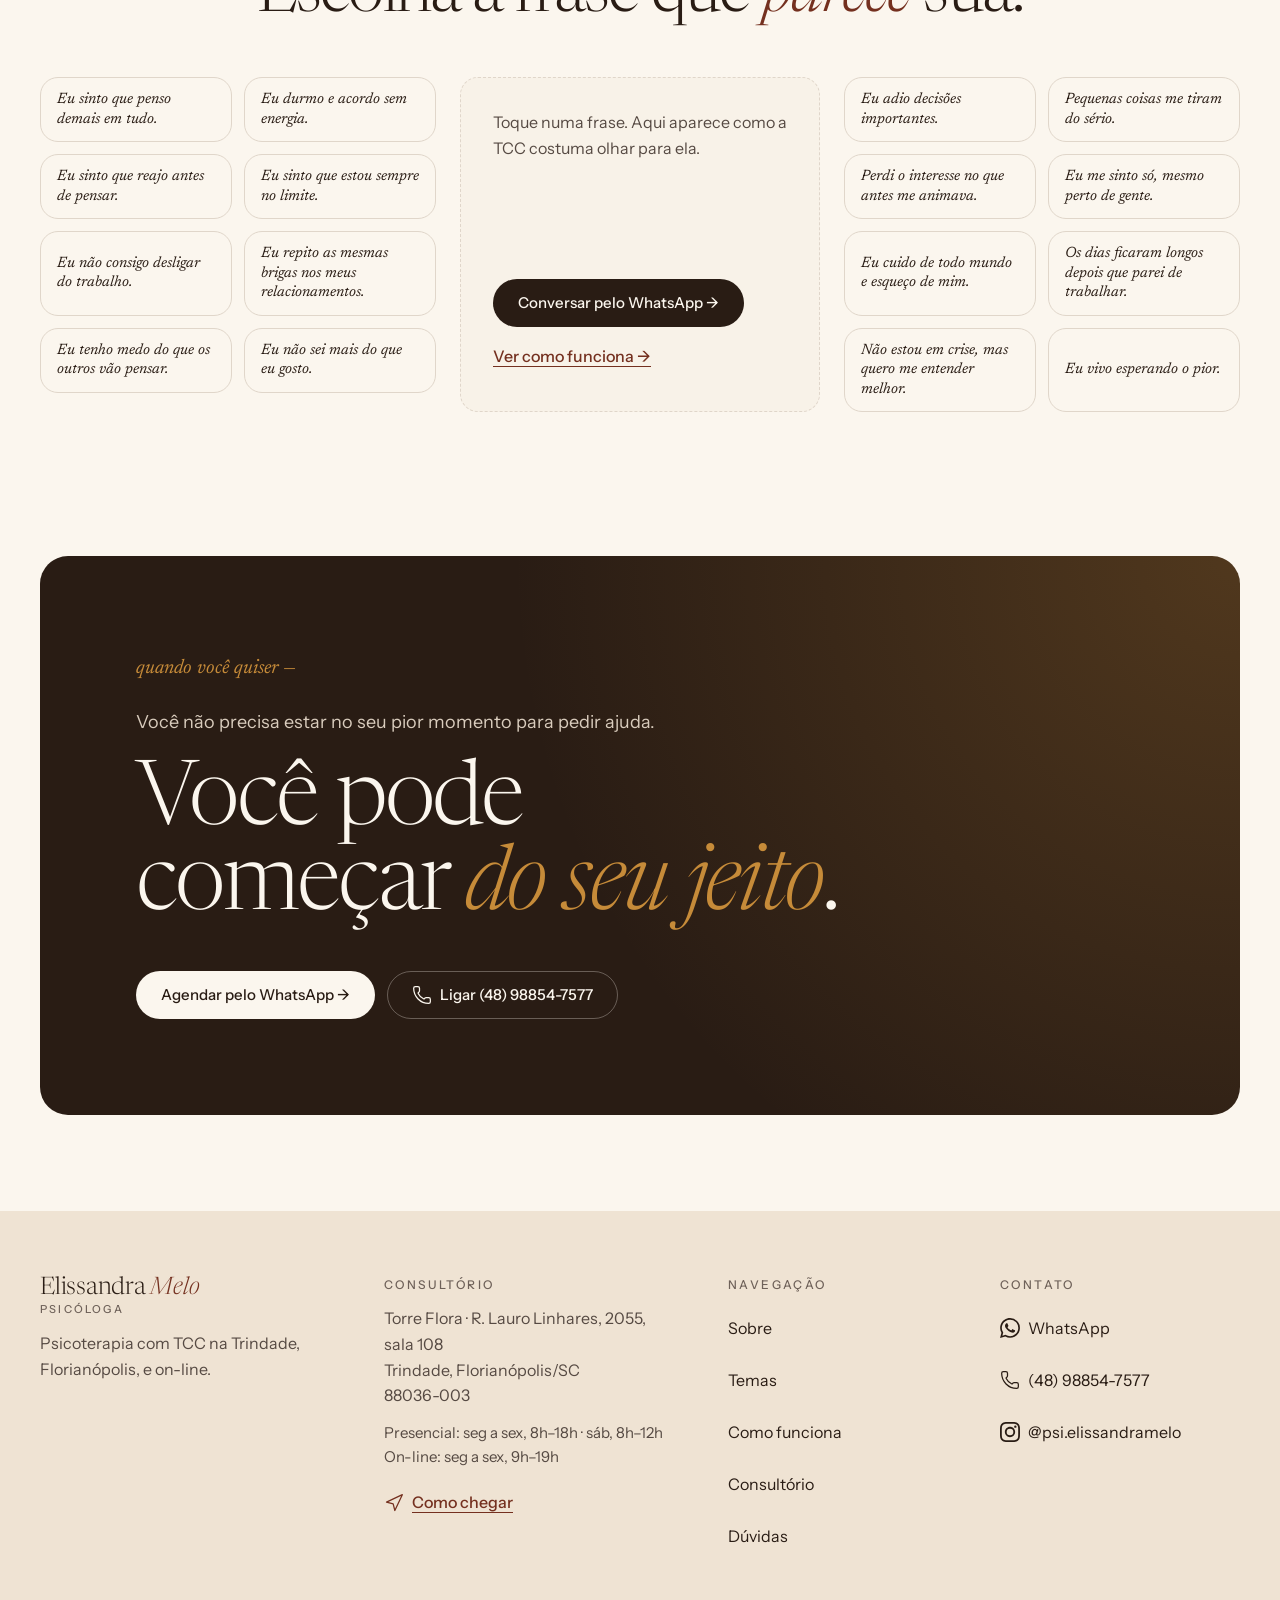
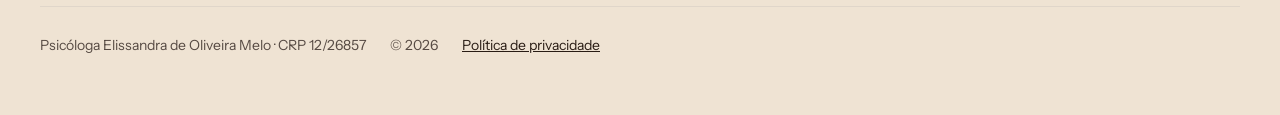
==== commit 181e2b52: "Revisão via Claude Desktop 2026-10-19 16:35" ====
--- a/index.html
+++ b/index.html
@@ -162,12 +162,12 @@
 </picture>
       </div>
     </div>
-      <div class="container">
+    <div class="container">
       <ul class="selos" role="list">
           <li><svg aria-hidden="true" focusable="false" class="icone icone--linha icone--badge-check" xmlns="http://www.w3.org/2000/svg" width="20" height="20" viewBox="0 0 24 24" fill="none" stroke="currentColor" stroke-width="1.5" stroke-linecap="round" stroke-linejoin="round" ><path d="M3.85 8.62a4 4 0 0 1 4.78-4.77 4 4 0 0 1 6.74 0 4 4 0 0 1 4.78 4.78 4 4 0 0 1 0 6.74 4 4 0 0 1-4.77 4.78 4 4 0 0 1-6.75 0 4 4 0 0 1-4.78-4.77 4 4 0 0 1 0-6.76Z" /><path d="m16 9-5.5 5.5L8 12" /></svg><span>CRP 12/26857</span></li>
           <li><svg aria-hidden="true" focusable="false" class="icone icone--linha icone--book-open" xmlns="http://www.w3.org/2000/svg" width="20" height="20" viewBox="0 0 24 24" fill="none" stroke="currentColor" stroke-width="1.5" stroke-linecap="round" stroke-linejoin="round" ><path d="M12 5v16" /><path d="M20.001 19A2 2 0 0022 17V5a2 2 0 00-1.999-2L16 3.002A5 5 0 0012 5a5 5 0 00-4-2H4a2 2 0 00-2 2v12a2 2 0 001.999 2H8a5 5 0 014 2 5 5 0 014-2z" /></svg><span>Psicoterapia TCC</span></li>
-          <li><svg aria-hidden="true" focusable="false" class="icone icone--linha icone--map-pin" xmlns="http://www.w3.org/2000/svg" width="20" height="20" viewBox="0 0 24 24" fill="none" stroke="currentColor" stroke-width="1.5" stroke-linecap="round" stroke-linejoin="round" ><path d="M20 10c0 4.993-5.539 10.193-7.399 11.799a1 1 0 0 1-1.202 0C9.539 20.193 4 14.993 4 10a8 8 0 0 1 16 0" /><circle cx="12" cy="10" r="3" /></svg><span>Torre Flora · Trindade</span></li>
-          <li><svg aria-hidden="true" focusable="false" class="icone icone--linha icone--laptop" xmlns="http://www.w3.org/2000/svg" width="20" height="20" viewBox="0 0 24 24" fill="none" stroke="currentColor" stroke-width="1.5" stroke-linecap="round" stroke-linejoin="round" ><path d="M18 5a2 2 0 0 1 2 2v8.526a2 2 0 0 0 .212.897l1.068 2.127a1 1 0 0 1-.9 1.45H3.62a1 1 0 0 1-.9-1.45l1.068-2.127A2 2 0 0 0 4 15.526V7a2 2 0 0 1 2-2z" /><path d="M20.054 15.987H3.946" /></svg><span>Presencial e on-line</span></li>
+          <li><svg aria-hidden="true" focusable="false" class="icone icone--linha icone--map-pin" xmlns="http://www.w3.org/2000/svg" width="20" height="20" viewBox="0 0 24 24" fill="none" stroke="currentColor" stroke-width="1.5" stroke-linecap="round" stroke-linejoin="round" ><path d="M20 10c0 4.993-5.539 10.193-7.399 11.799a1 1 0 0 1-1.202 0C9.539 20.193 4 14.993 4 10a8 8 0 0 1 16 0" /><circle cx="12" cy="10" r="3" /></svg><span>Torre Flora&nbsp;· Trindade</span></li>
+          <li><svg aria-hidden="true" focusable="false" class="icone icone--linha icone--laptop" xmlns="http://www.w3.org/2000/svg" width="20" height="20" viewBox="0 0 24 24" fill="none" stroke="currentColor" stroke-width="1.5" stroke-linecap="round" stroke-linejoin="round" ><path d="M18 5a2 2 0 0 1 2 2v8.526a2 2 0 0 0 .212.897l1.068 2.127a1 1 0 0 1-.9 1.45H3.62a1 1 0 0 1-.9-1.45l1.068-2.127A2 2 0 0 0 4 15.526V7a2 2 0 0 1 2-2z" /><path d="M20.054 15.987H3.946" /></svg><span>Presencial e <span class="nowrap">on-line</span></span></li>
       </ul>
     </div>
   </section>
--- a/assets/css/style.css
+++ b/assets/css/style.css
@@ -420,7 +420,6 @@
   .heroi__titulo { order: 0; }
   .heroi__midia { order: 1; margin-block-start: var(--space-6); }
   .heroi__frases[role="list"], .heroi .anotacao, .heroi__apoio, .heroi .acoes { order: 2; }
-  .heroi__lado .identificacao { order: 3; margin-block-start: var(--space-6); }
 }
 @media (min-width: 900px) {
   .heroi { padding-block: var(--space-10) var(--space-8); }
@@ -990,6 +989,31 @@
 html.lenis [id] { scroll-margin-top: 0; }
 
 
+/* Selos (CRP · TCC · Torre Flora · Presencial e on-line): saíram do herói e foram para o fim do Sobre, abaixo do texto
+   e da foto (19/10/2026, pedido do Armin). Computador: a faixa de antes (caixa alta entre fios), sem ícones.
+   Celular/tablet: um cartão branco 2 × 2, como os outros cartões do site, com ícone terracota em cima e texto normal
+   (a caixa alta de 11px quebrava "TORRE FLORA · TRINDADE" e ficava apertada). */
+.sobre .selos { margin-block-start: var(--space-7); }
+@media (max-width: 899px) {
+  .sobre .selos[role="list"] {
+    grid-template-columns: repeat(2, minmax(0, 1fr)); gap: 0;
+    padding: 0;
+    border: 1px solid var(--fio); border-radius: var(--raio-m);
+    background: var(--branco);
+    font-size: 0.9375rem; font-weight: 500; line-height: 1.35;
+    letter-spacing: 0; text-transform: none;
+    color: var(--espresso);
+  }
+  .sobre .selos li { display: grid; align-content: start; gap: var(--space-2); padding: var(--space-4); }
+  .sobre .selos li:nth-child(odd) { border-inline-end: 1px solid var(--fio); }
+  .sobre .selos li:nth-child(-n+2) { border-block-end: 1px solid var(--fio); }
+  .sobre .selos .icone { color: var(--terracota); }
+}
+@media (min-width: 900px) {
+  .sobre .selos { margin-block-start: var(--space-8); }
+  .sobre .selos .icone { display: none; }
+}
+
 /* Regra do Armin, 19/10/2026 (§0 "Rolagem leve no celular"): sem vidro desfocado no celular; fundo quase opaco. Aplicado por aplicar-carregamento.mjs. */
 @media (max-width: 899px) {
   .cabecalho::before { -webkit-backdrop-filter: none; backdrop-filter: none; background: rgba(246, 237, 226, 0.96); }
